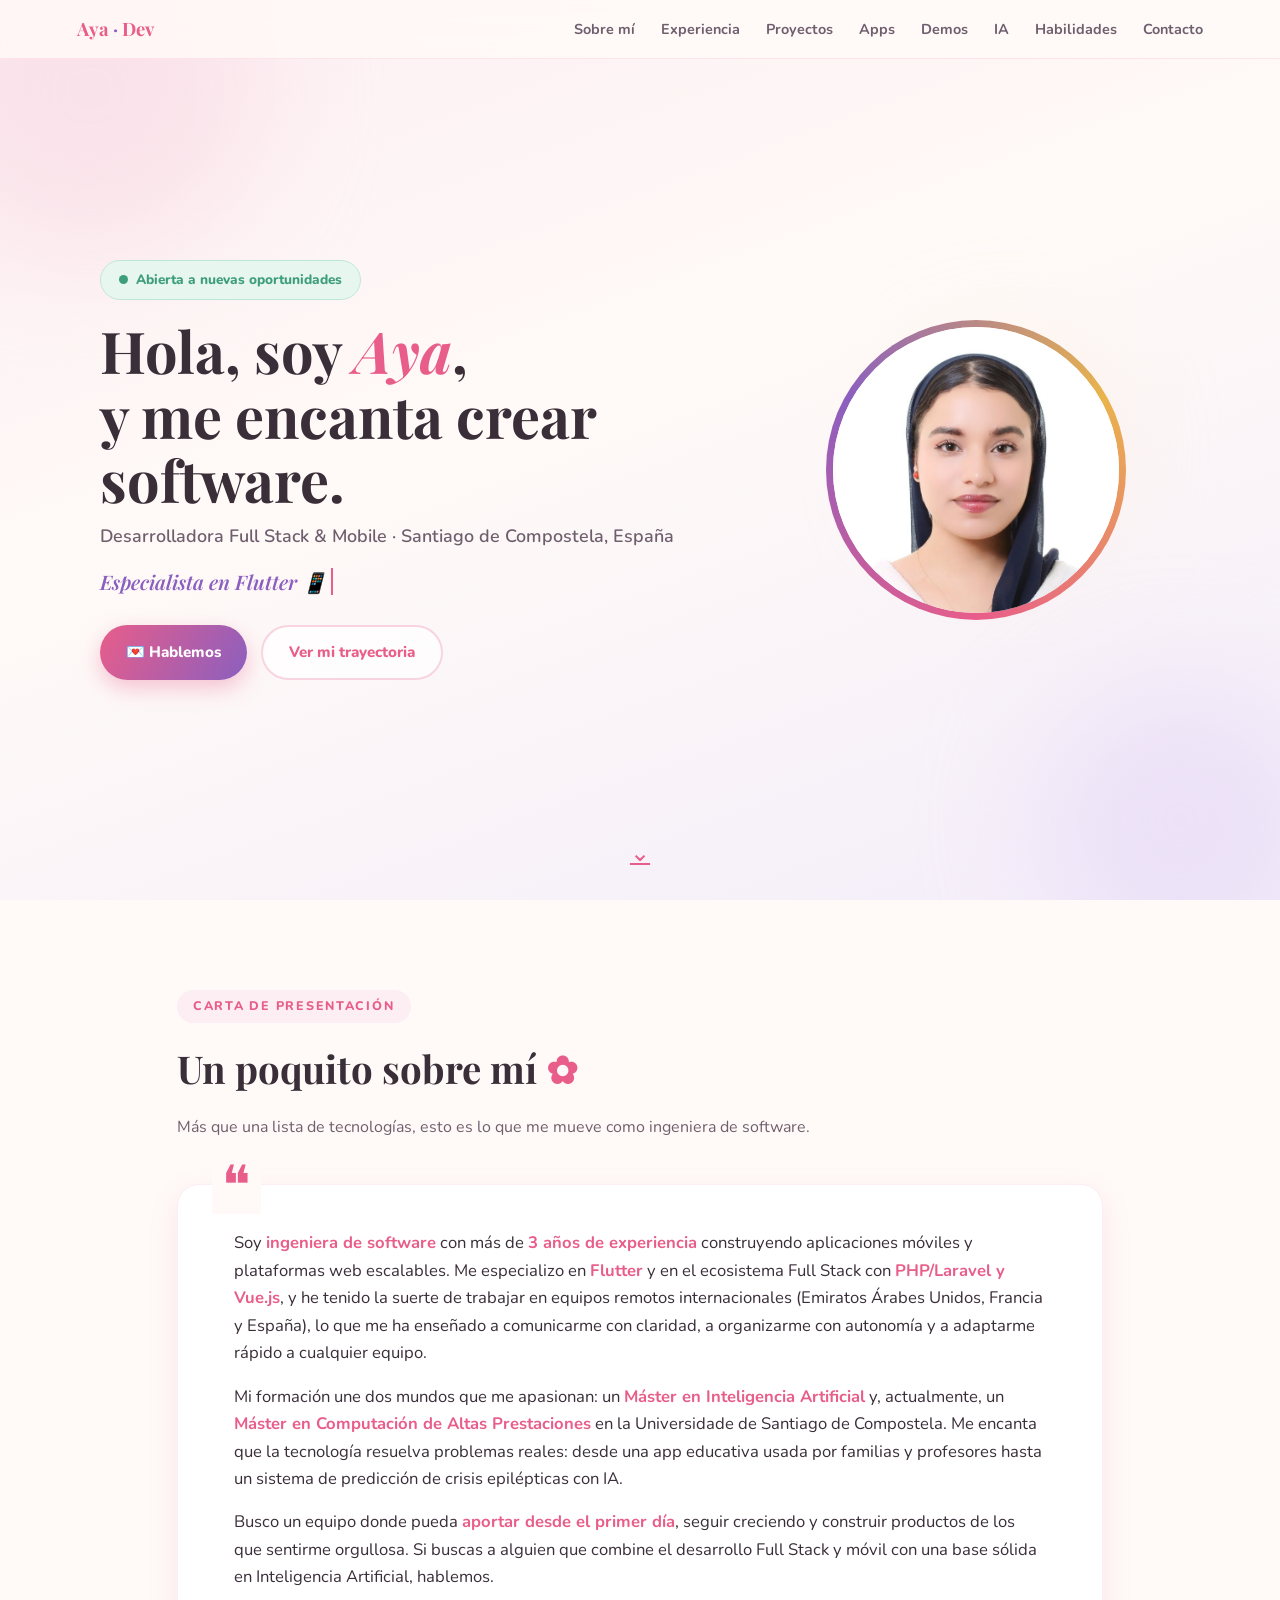
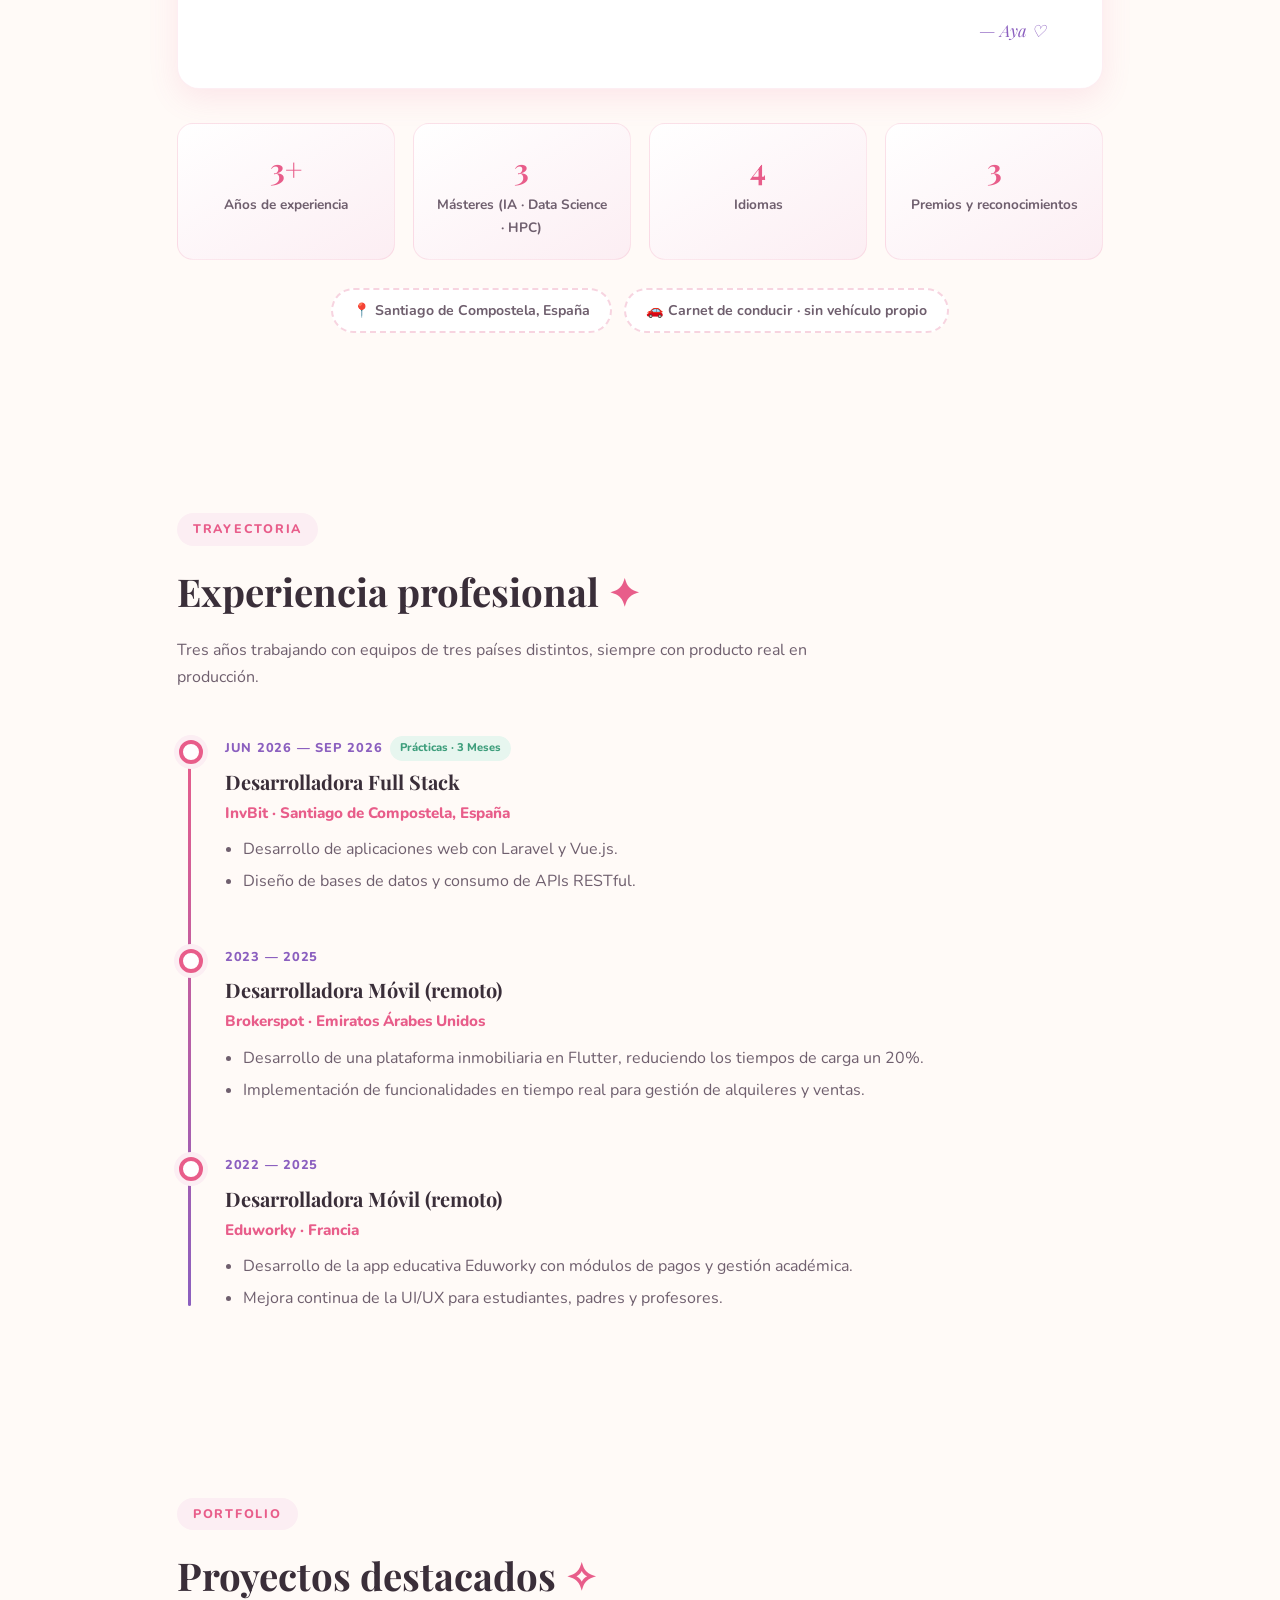
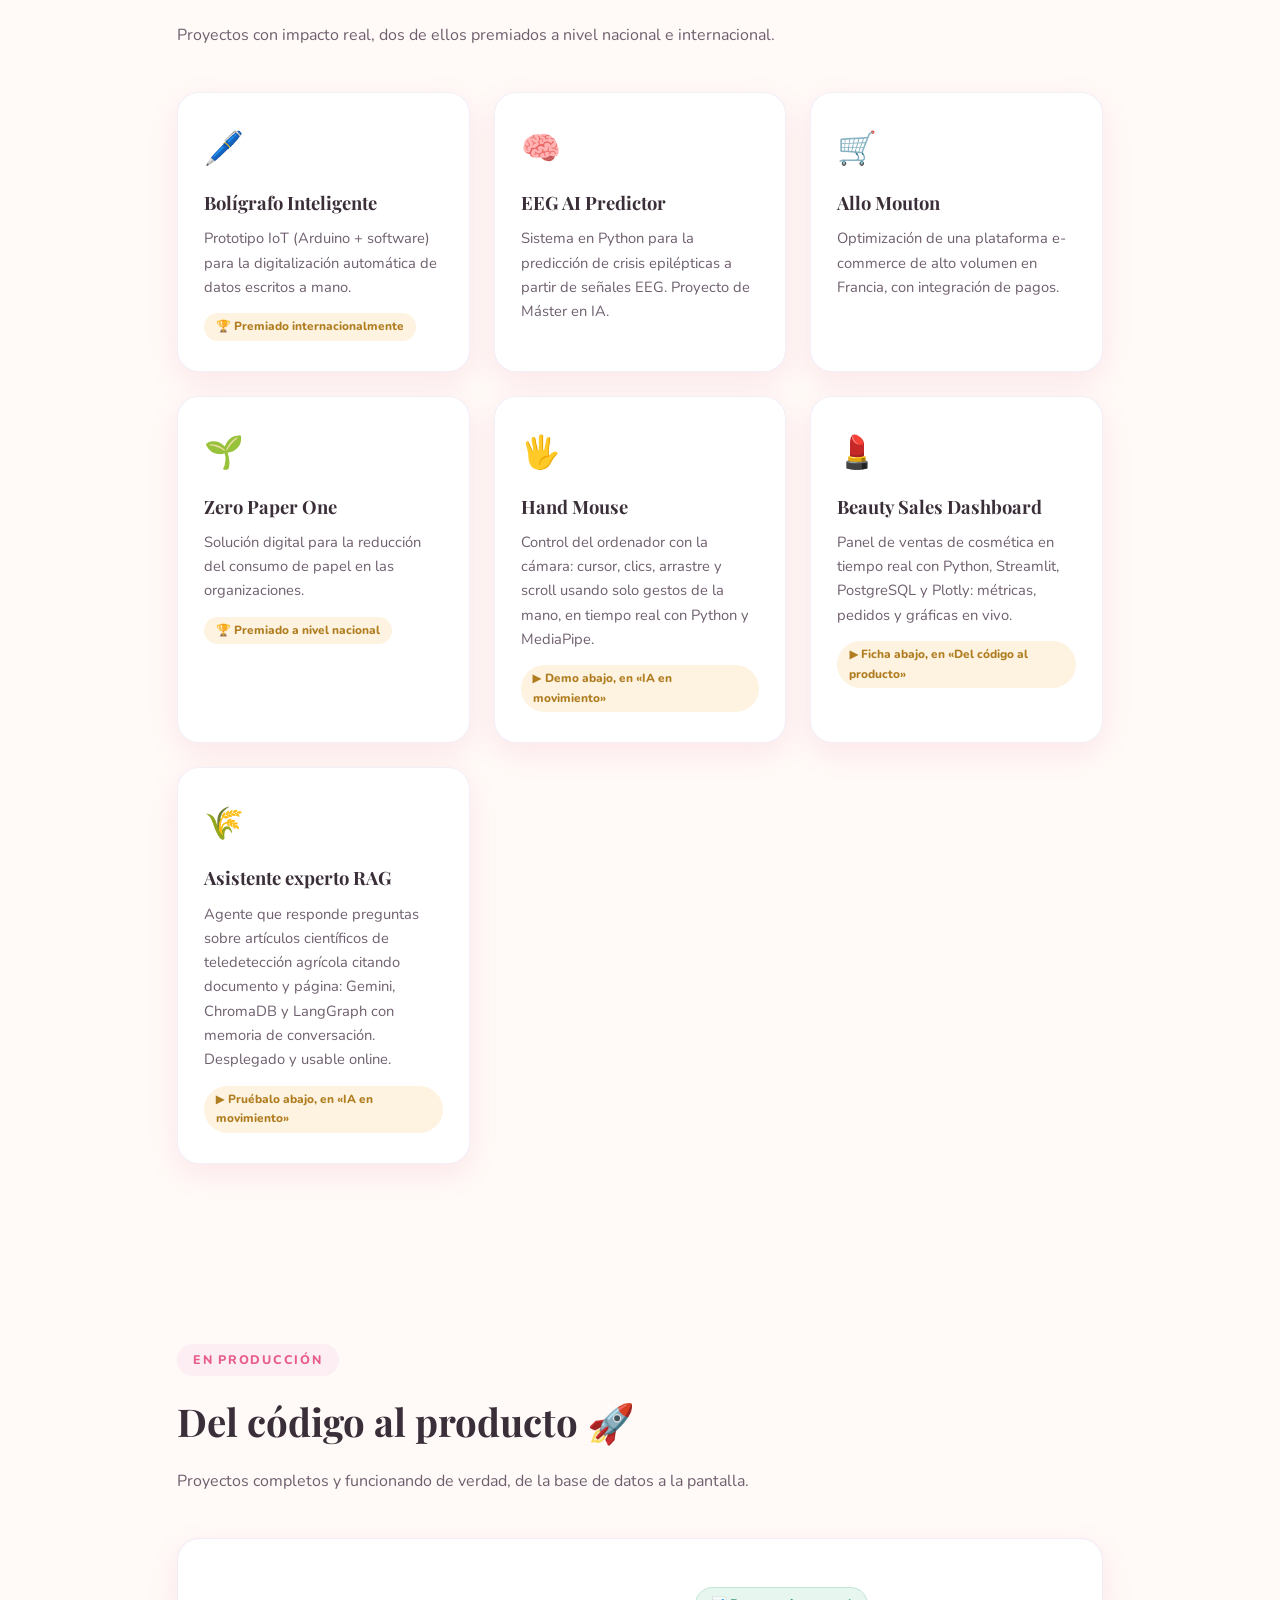
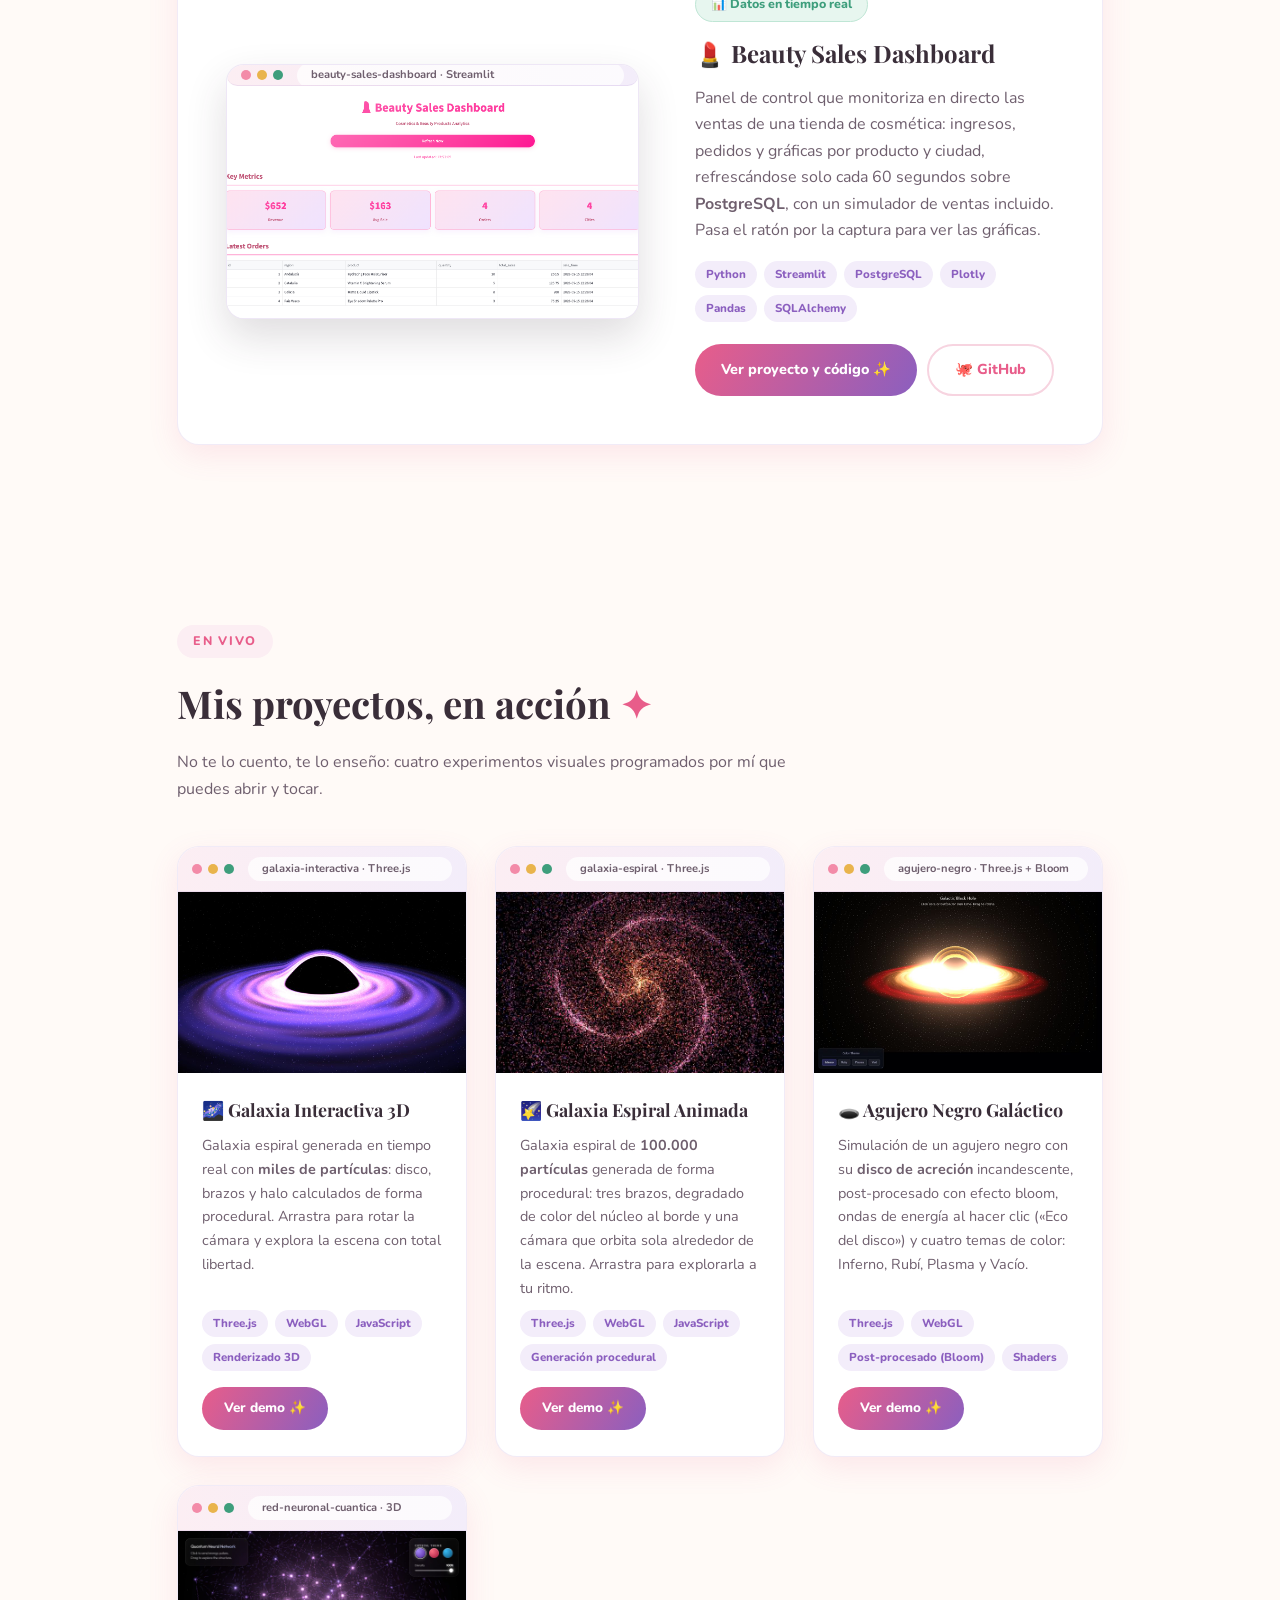
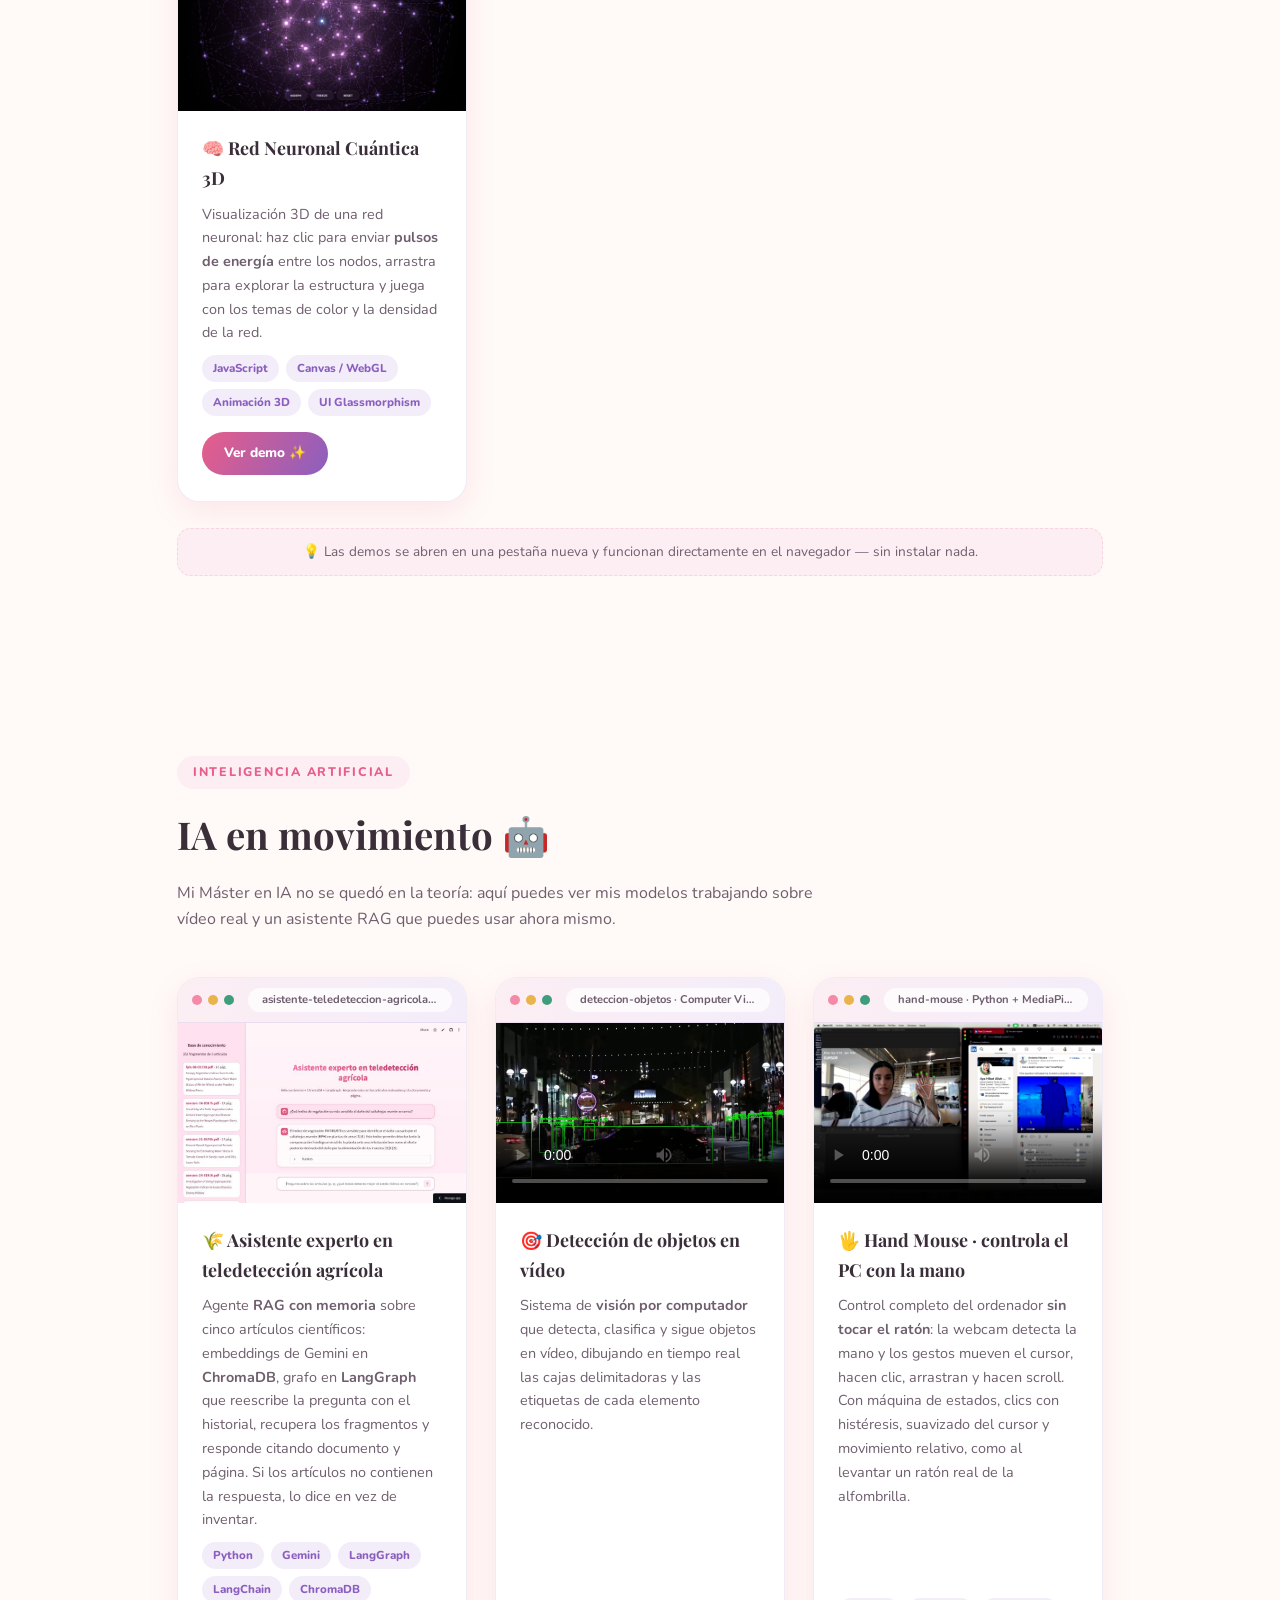
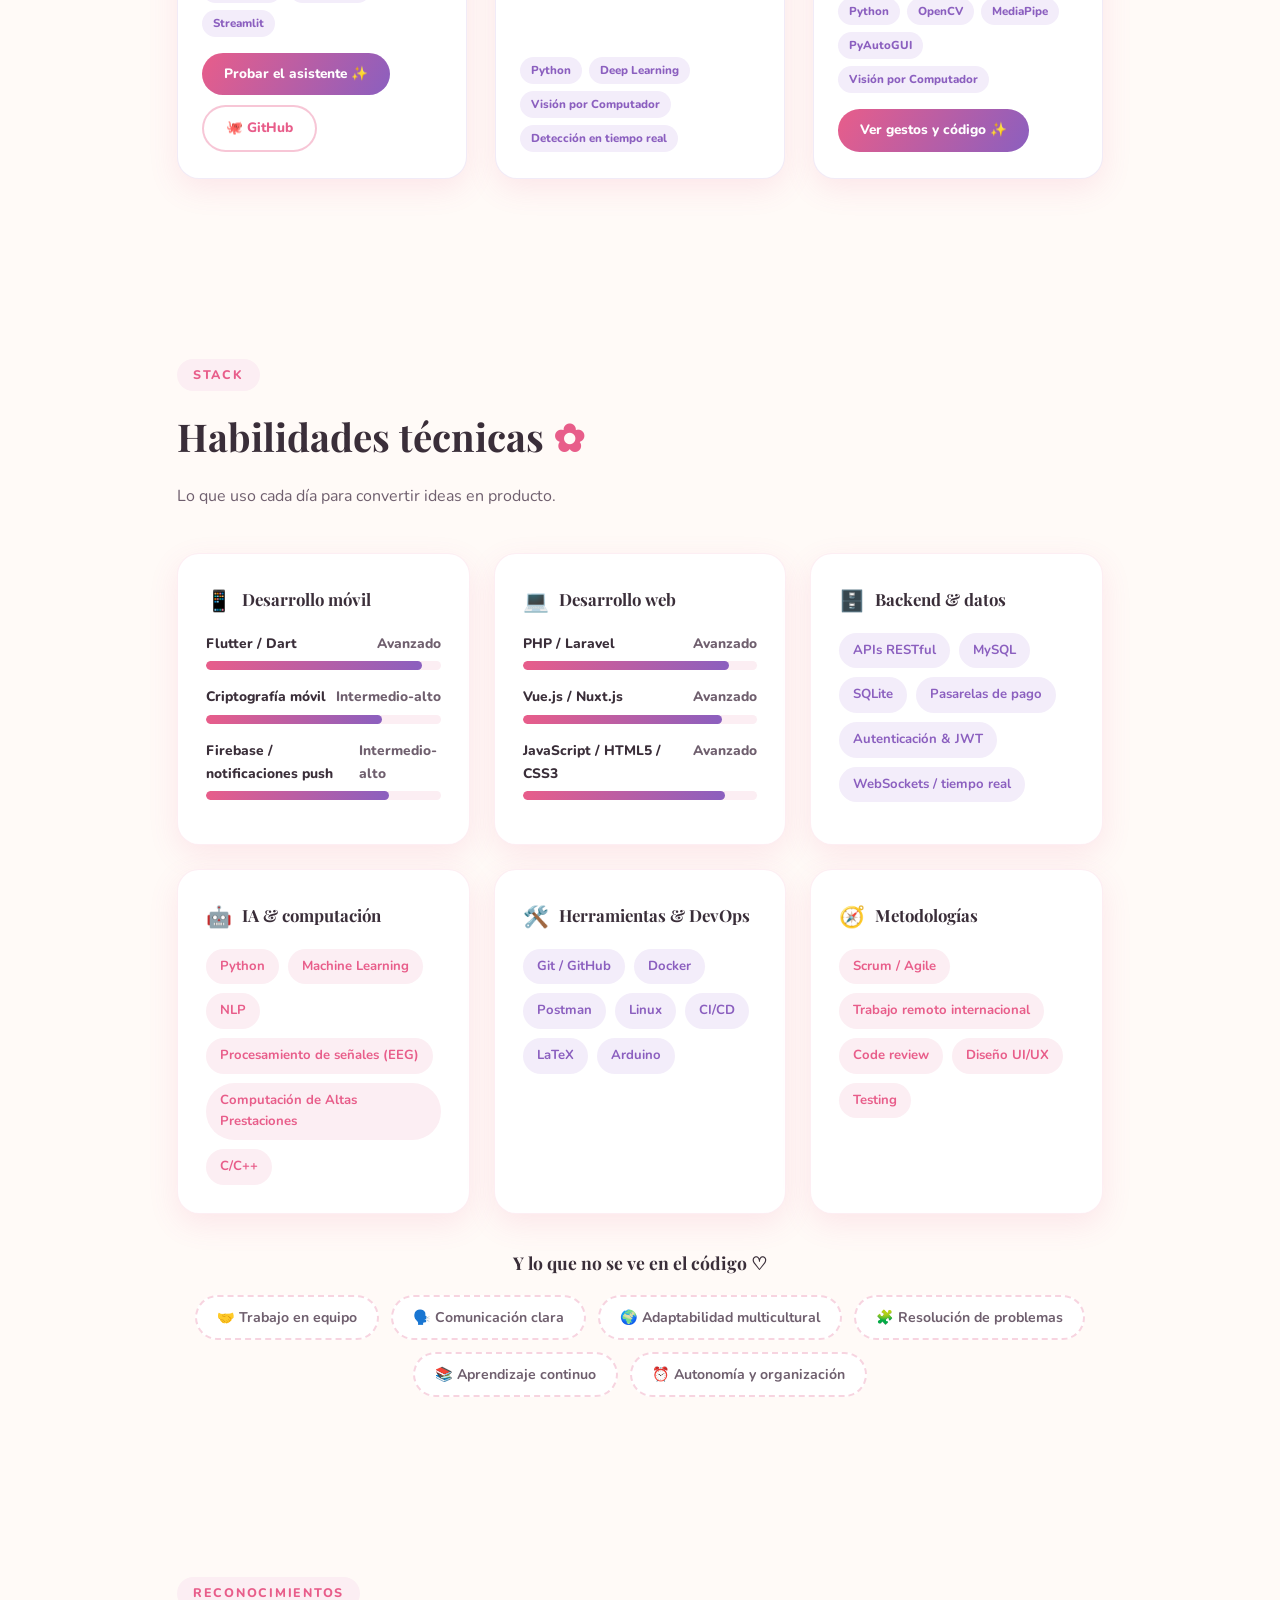
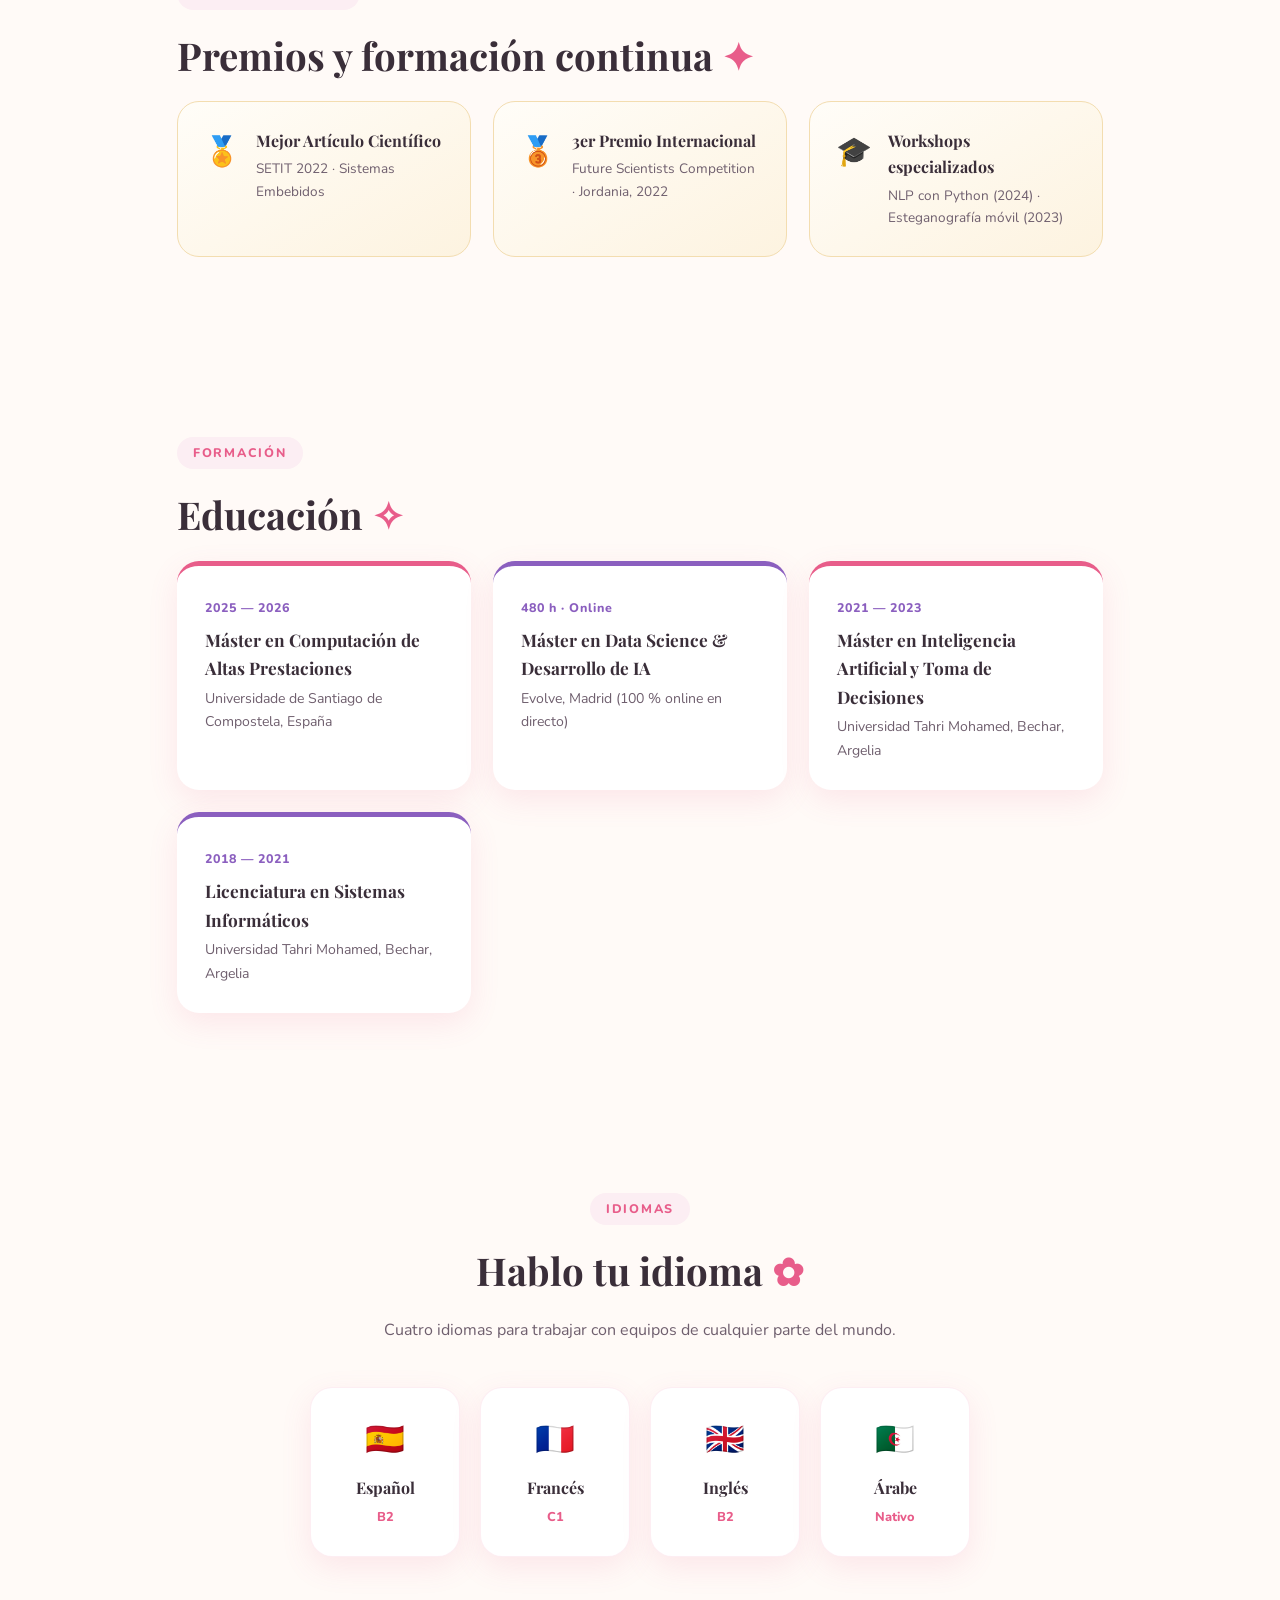
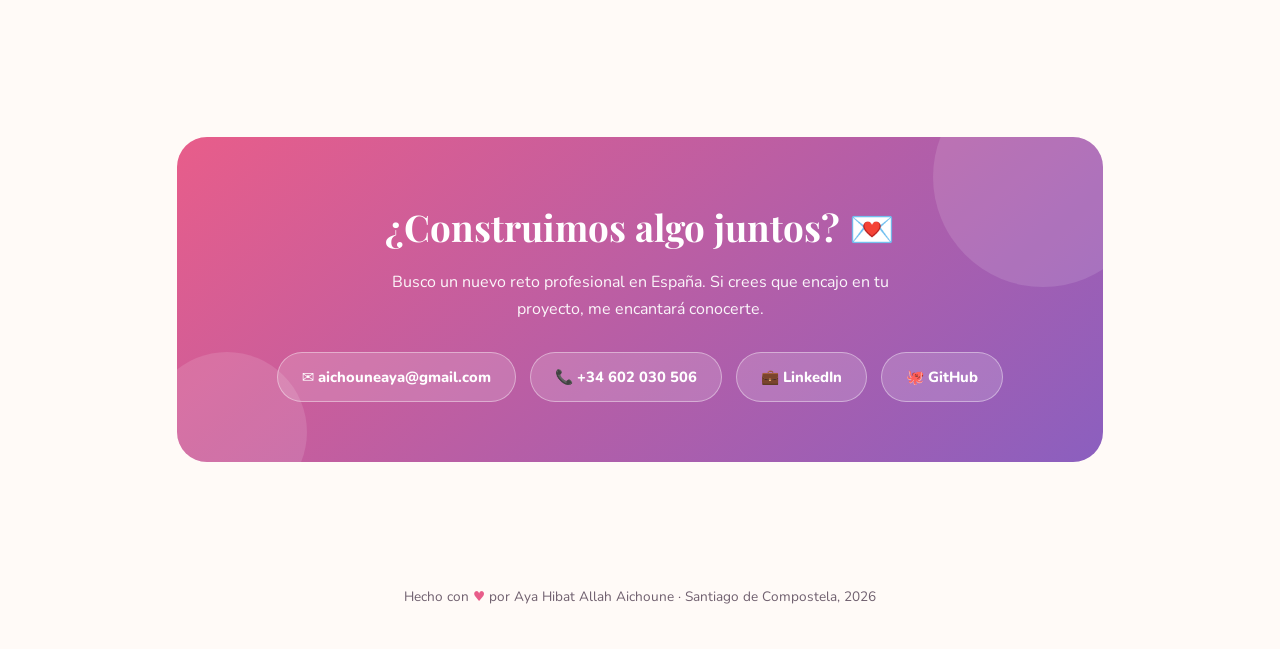
==== index.html @ d9402656 "Añadir el asistente experto RAG (Gemini + ChromaDB + LangGraph) a proyectos y demos de IA" ====
<!DOCTYPE html>
<html lang="es">
<head>
<meta charset="UTF-8">
<meta name="viewport" content="width=device-width, initial-scale=1.0">
<title>Aya Hibat Allah Aichoune · Desarrolladora Full Stack & Mobile</title>
<meta name="description" content="Carta de presentación interactiva de Aya Hibat Allah Aichoune, Desarrolladora Full Stack & Mobile (Flutter, Laravel, Vue.js).">
<link rel="preconnect" href="https://fonts.googleapis.com">
<link rel="preconnect" href="https://fonts.gstatic.com" crossorigin>
<link href="https://fonts.googleapis.com/css2?family=Playfair+Display:ital,wght@0,600;0,700;1,600&family=Nunito:wght@400;600;700;800&display=swap" rel="stylesheet">
<style>
  :root{
    --rosa:#e85d8a;
    --rosa-suave:#fceef3;
    --rosa-medio:#f7d4e0;
    --lila:#8b5fbf;
    --lila-suave:#f3edfa;
    --tinta:#3a2e39;
    --tinta-suave:#6f5f6e;
    --crema:#fffaf7;
    --blanco:#ffffff;
    --dorado:#e9b44c;
    --verde:#3e9e7c;
    --sombra:0 10px 30px rgba(232,93,138,.12);
    --radio:22px;
  }
  *{margin:0;padding:0;box-sizing:border-box}
  html{scroll-behavior:smooth}
  body{
    font-family:'Nunito',system-ui,sans-serif;
    background:var(--crema);
    color:var(--tinta);
    line-height:1.65;
    overflow-x:hidden;
  }
  h1,h2,h3{font-family:'Playfair Display',Georgia,serif}
  ::selection{background:var(--rosa-medio)}

  nav{
    position:fixed;top:0;left:0;right:0;z-index:100;
    display:flex;align-items:center;justify-content:space-between;
    padding:14px 6vw;
    background:rgba(255,250,247,.85);
    backdrop-filter:blur(12px);
    border-bottom:1px solid rgba(232,93,138,.12);
  }
  nav .logo{font-family:'Playfair Display',serif;font-weight:700;font-size:1.15rem;color:var(--rosa);text-decoration:none}
  nav .logo span{color:var(--lila)}
  nav ul{display:flex;gap:26px;list-style:none}
  nav ul a{color:var(--tinta-suave);text-decoration:none;font-weight:700;font-size:.9rem;transition:color .25s}
  nav ul a:hover{color:var(--rosa)}
  .nav-toggle{display:none;background:none;border:none;font-size:1.45rem;color:var(--rosa);cursor:pointer;line-height:1}
  @media(max-width:760px){
    nav ul{display:none}
    .nav-toggle{display:block}
    nav ul.abierto{
      display:flex;flex-direction:column;gap:16px;
      position:absolute;top:calc(100% + 10px);right:6vw;left:6vw;
      background:rgba(255,250,247,.97);backdrop-filter:blur(12px);
      border:1px solid rgba(232,93,138,.18);border-radius:18px;
      padding:22px 24px;box-shadow:var(--sombra);text-align:center;
    }
  }

  header{
    position:relative;
    min-height:100vh;
    display:flex;align-items:center;justify-content:center;
    padding:120px 6vw 80px;
    background:linear-gradient(160deg,var(--rosa-suave) 0%,var(--crema) 45%,var(--lila-suave) 100%);
    overflow:hidden;
  }
  .blob{position:absolute;border-radius:50%;filter:blur(60px);opacity:.5;animation:flotar 12s ease-in-out infinite}
  .blob.b1{width:340px;height:340px;background:var(--rosa-medio);top:-80px;left:-80px}
  .blob.b2{width:280px;height:280px;background:#e3d3f5;bottom:-60px;right:-40px;animation-delay:-4s}
  .blob.b3{width:180px;height:180px;background:#fde3c8;top:40%;right:14%;animation-delay:-8s}
  @keyframes flotar{0%,100%{transform:translateY(0) scale(1)}50%{transform:translateY(-30px) scale(1.06)}}

  .sparkle{position:absolute;color:var(--dorado);animation:brillo 3s ease-in-out infinite;font-size:1.1rem;opacity:0}
  @keyframes brillo{0%,100%{opacity:0;transform:scale(.5) rotate(0deg)}50%{opacity:.9;transform:scale(1.1) rotate(20deg)}}

  .hero-inner{
    position:relative;z-index:2;
    display:grid;grid-template-columns:1.2fr .8fr;gap:60px;align-items:center;
    max-width:1080px;width:100%;
  }
  @media(max-width:860px){.hero-inner{grid-template-columns:1fr;text-align:center}}

  .badge-disponible{
    display:inline-flex;align-items:center;gap:8px;
    background:#e7f6ef;color:var(--verde);
    padding:8px 18px;border-radius:999px;
    font-weight:800;font-size:.85rem;
    border:1px solid #bfe6d5;
    animation:aparecer .8s ease both;
  }
  .badge-disponible .punto{width:9px;height:9px;border-radius:50%;background:var(--verde);animation:pulso 1.6s infinite}
  @keyframes pulso{0%{box-shadow:0 0 0 0 rgba(62,158,124,.5)}70%{box-shadow:0 0 0 9px rgba(62,158,124,0)}100%{box-shadow:0 0 0 0 rgba(62,158,124,0)}}

  header h1{
    font-size:clamp(2.3rem,5.2vw,3.6rem);
    line-height:1.12;margin:18px 0 10px;
    animation:aparecer .8s .15s ease both;
  }
  header h1 em{font-style:italic;color:var(--rosa)}
  .subtitulo{
    font-size:1.12rem;color:var(--tinta-suave);font-weight:600;
    animation:aparecer .8s .3s ease both;
  }
  .typing-wrap{margin:14px 0 26px;min-height:34px;animation:aparecer .8s .4s ease both}
  .typing{
    font-family:'Playfair Display',serif;font-style:italic;
    font-size:1.25rem;color:var(--lila);font-weight:600;
    border-right:2px solid var(--rosa);padding-right:4px;
  }
  .hero-cta{display:flex;gap:14px;flex-wrap:wrap;animation:aparecer .8s .55s ease both}
  @media(max-width:860px){.hero-cta{justify-content:center}}
  .btn{
    display:inline-flex;align-items:center;gap:8px;
    padding:13px 26px;border-radius:999px;
    font-weight:800;font-size:.95rem;text-decoration:none;
    transition:transform .25s,box-shadow .25s;
  }
  .btn:hover{transform:translateY(-3px)}
  .btn-rosa{background:linear-gradient(120deg,var(--rosa),var(--lila));color:#fff;box-shadow:0 8px 22px rgba(232,93,138,.35)}
  .btn-rosa:hover{box-shadow:0 12px 28px rgba(139,95,191,.4)}
  .btn-borde{border:2px solid var(--rosa-medio);color:var(--rosa);background:rgba(255,255,255,.7)}
  .btn-borde:hover{border-color:var(--rosa)}

  .hero-foto{position:relative;display:flex;justify-content:center;animation:aparecer 1s .3s ease both}
  .aro{
    width:min(300px,64vw);aspect-ratio:1;border-radius:50%;
    background:conic-gradient(from 180deg,var(--rosa),var(--lila),var(--dorado),var(--rosa));
    padding:7px;animation:girar 14s linear infinite;
  }
  @keyframes girar{to{transform:rotate(360deg)}}
  .foto-int{
    width:100%;height:100%;border-radius:50%;
    overflow:hidden;
    background:#fff;
    animation:girar 14s linear infinite reverse;
  }
  .foto-int img{
    width:100%;height:100%;
    object-fit:cover;
    object-position:center 41%;
    display:block;
  }

  .scroll-hint{position:absolute;bottom:26px;left:50%;transform:translateX(-50%);color:var(--rosa);font-size:1.5rem;animation:bajar 1.8s infinite;z-index:2}
  @keyframes bajar{0%,100%{transform:translate(-50%,0);opacity:.5}50%{transform:translate(-50%,10px);opacity:1}}

  @keyframes aparecer{from{opacity:0;transform:translateY(24px)}to{opacity:1;transform:translateY(0)}}

  section{padding:90px 6vw;max-width:1080px;margin:0 auto}
  .etiqueta{
    display:inline-block;background:var(--rosa-suave);color:var(--rosa);
    font-weight:800;font-size:.78rem;letter-spacing:.14em;text-transform:uppercase;
    padding:6px 16px;border-radius:999px;margin-bottom:14px;
  }
  section h2{font-size:clamp(1.7rem,3.4vw,2.4rem);margin-bottom:14px}
  section h2 .deco{color:var(--rosa)}
  .intro-seccion{color:var(--tinta-suave);max-width:640px;margin-bottom:44px}

  .reveal{opacity:0;transform:translateY(36px);transition:opacity .8s ease,transform .8s ease}
  .reveal.visible{opacity:1;transform:translateY(0)}

  .carta{
    background:var(--blanco);border-radius:var(--radio);
    padding:44px clamp(24px,5vw,56px);
    box-shadow:var(--sombra);
    border:1px solid rgba(232,93,138,.1);
    position:relative;
  }
  .carta::before{
    content:'❝';position:absolute;top:-26px;left:34px;
    font-size:3.4rem;color:var(--rosa);
    background:var(--crema);padding:0 10px;line-height:1;
  }
  .carta p{margin-bottom:16px;font-size:1.04rem}
  .carta p:last-of-type{margin-bottom:0}
  .carta strong{color:var(--rosa)}
  .firma{margin-top:26px;text-align:right;font-family:'Playfair Display',serif;font-style:italic;font-size:1.3rem;color:var(--lila)}

  .datos-rapidos{display:grid;grid-template-columns:repeat(auto-fit,minmax(190px,1fr));gap:18px;margin-top:34px}
  .dato{
    background:linear-gradient(150deg,#fff,var(--rosa-suave));
    border:1px solid rgba(232,93,138,.14);
    border-radius:16px;padding:20px;text-align:center;
    transition:transform .3s,box-shadow .3s;
  }
  .dato:hover{transform:translateY(-6px);box-shadow:var(--sombra)}
  .dato .num{font-family:'Playfair Display',serif;font-size:1.9rem;font-weight:700;color:var(--rosa)}
  .dato .txt{font-size:.85rem;color:var(--tinta-suave);font-weight:700}
  .info-extra{display:flex;flex-wrap:wrap;gap:12px;justify-content:center;margin-top:28px}

  .timeline{position:relative;margin-top:10px}
  .timeline::before{
    content:'';position:absolute;left:11px;top:6px;bottom:6px;width:3px;
    background:linear-gradient(var(--rosa),var(--lila));border-radius:3px;
  }
  .hito{position:relative;padding:0 0 42px 48px}
  .hito:last-child{padding-bottom:0}
  .hito::before{
    content:'';position:absolute;left:2px;top:6px;
    width:16px;height:16px;border-radius:50%;
    background:#fff;border:4px solid var(--rosa);
    box-shadow:0 0 0 5px var(--rosa-suave);
  }
  .hito .fecha{font-size:.8rem;font-weight:800;color:var(--lila);letter-spacing:.06em;text-transform:uppercase}
  .hito h3{font-size:1.25rem;margin:4px 0 2px}
  .hito .empresa{color:var(--rosa);font-weight:800;font-size:.95rem}
  .hito ul{margin:10px 0 0 18px;color:var(--tinta-suave)}
  .hito ul li{margin-bottom:6px}
  .chip-actual{
    display:inline-block;margin-left:8px;background:#e7f6ef;color:var(--verde);
    font-size:.7rem;font-weight:800;padding:3px 10px;border-radius:999px;vertical-align:middle;
  }

  .grid-proyectos{display:grid;grid-template-columns:repeat(auto-fit,minmax(250px,1fr));gap:24px}
  .proyecto{
    background:var(--blanco);border-radius:var(--radio);padding:30px 26px;
    box-shadow:var(--sombra);border:1px solid rgba(139,95,191,.1);
    transition:transform .3s,box-shadow .3s;position:relative;overflow:hidden;
  }
  .proyecto::after{
    content:'';position:absolute;top:0;left:0;right:0;height:5px;
    background:linear-gradient(90deg,var(--rosa),var(--lila));
    transform:scaleX(0);transform-origin:left;transition:transform .4s;
  }
  .proyecto:hover{transform:translateY(-8px);box-shadow:0 18px 40px rgba(139,95,191,.18)}
  .proyecto:hover::after{transform:scaleX(1)}
  .proyecto .icono{font-size:2rem;margin-bottom:12px}
  .proyecto h3{font-size:1.15rem;margin-bottom:8px}
  .proyecto p{font-size:.92rem;color:var(--tinta-suave)}
  .premio-tag{
    display:inline-block;margin-top:14px;background:#fdf3e0;color:#b07d20;
    font-size:.74rem;font-weight:800;padding:4px 12px;border-radius:999px;
  }

  .grid-demos{display:grid;grid-template-columns:repeat(auto-fit,minmax(290px,1fr));gap:28px}
  .demo{
    background:var(--blanco);border-radius:var(--radio);
    box-shadow:var(--sombra);border:1px solid rgba(139,95,191,.12);
    overflow:hidden;display:flex;flex-direction:column;
    transition:transform .35s,box-shadow .35s;
  }
  .demo:hover{transform:translateY(-8px);box-shadow:0 20px 44px rgba(139,95,191,.22)}
  .demo .barra-nav{
    display:flex;align-items:center;gap:6px;
    background:linear-gradient(90deg,var(--rosa-suave),var(--lila-suave));
    padding:10px 14px;border-bottom:1px solid rgba(139,95,191,.12);
  }
  .demo .barra-nav .punto-nav{width:10px;height:10px;border-radius:50%}
  .demo .barra-nav .punto-nav:nth-child(1){background:#f38ba8}
  .demo .barra-nav .punto-nav:nth-child(2){background:#e9b44c}
  .demo .barra-nav .punto-nav:nth-child(3){background:#3e9e7c}
  .demo .barra-nav .url-falsa{
    flex:1;margin-left:8px;background:rgba(255,255,255,.75);
    border-radius:999px;padding:3px 14px;
    font-size:.7rem;font-weight:700;color:var(--tinta-suave);
    white-space:nowrap;overflow:hidden;text-overflow:ellipsis;
  }
  .demo .captura{position:relative;overflow:hidden;aspect-ratio:16/10;background:#1a1025}
  .demo .captura img{
    width:100%;height:100%;object-fit:cover;display:block;
    transition:transform .6s ease;
  }
  .demo:hover .captura img{transform:scale(1.07)}
  .demo .captura .velo{
    position:absolute;inset:0;
    background:linear-gradient(180deg,transparent 55%,rgba(58,46,57,.55));
    opacity:0;transition:opacity .4s;
    display:flex;align-items:flex-end;justify-content:center;padding-bottom:16px;
  }
  .demo:hover .captura .velo{opacity:1}
  .demo .captura .velo span{
    background:rgba(255,255,255,.92);color:var(--rosa);
    font-weight:800;font-size:.82rem;padding:8px 18px;border-radius:999px;
  }
  .demo .cuerpo{padding:22px 24px 26px;display:flex;flex-direction:column;gap:10px;flex:1}
  .demo h3{font-size:1.12rem}
  .demo p{font-size:.9rem;color:var(--tinta-suave);flex:1}
  .demo .tecnologias{display:flex;flex-wrap:wrap;gap:7px}
  .demo .tecnologias span{
    background:var(--lila-suave);color:var(--lila);
    font-size:.72rem;font-weight:800;padding:4px 11px;border-radius:999px;
  }
  .demo .btn-demo{
    margin-top:6px;align-self:flex-start;
    display:inline-flex;align-items:center;gap:6px;
    background:linear-gradient(120deg,var(--rosa),var(--lila));color:#fff;
    text-decoration:none;font-weight:800;font-size:.85rem;
    padding:10px 22px;border-radius:999px;
    transition:transform .25s,box-shadow .25s;
  }
  .demo .btn-demo:hover{transform:translateY(-2px);box-shadow:0 8px 20px rgba(232,93,138,.35)}
  .demo .acciones{display:flex;flex-wrap:wrap;gap:10px;margin-top:6px}
  .demo .acciones .btn-demo{margin-top:0}
  .demo .btn-demo.secundario{background:#fff;color:var(--rosa);border:2px solid rgba(232,93,138,.35)}
  .demo .btn-demo.secundario:hover{border-color:var(--rosa);box-shadow:none}
  .demo a.captura{display:block;text-decoration:none}
  .nota-demos{
    margin-top:26px;text-align:center;font-size:.85rem;color:var(--tinta-suave);
    background:var(--rosa-suave);border:1px dashed var(--rosa-medio);
    border-radius:14px;padding:12px 20px;
  }

  .demo .captura video{width:100%;height:100%;object-fit:cover;display:block;background:#1a1025}
  .demo .captura svg{width:100%;height:100%;display:block;transition:transform .6s ease}
  .demo:hover .captura svg{transform:scale(1.07)}

  .grid-skills{display:grid;grid-template-columns:repeat(auto-fit,minmax(280px,1fr));gap:24px}
  .caja-skill{
    background:var(--blanco);border-radius:var(--radio);padding:28px;
    box-shadow:var(--sombra);border:1px solid rgba(232,93,138,.1);
  }
  .caja-skill h3{font-size:1.05rem;margin-bottom:16px;display:flex;align-items:center;gap:10px}
  .caja-skill h3 .ic{font-size:1.3rem}
  .chips{display:flex;flex-wrap:wrap;gap:9px}
  .chip{
    background:var(--lila-suave);color:var(--lila);
    font-size:.82rem;font-weight:700;padding:7px 14px;border-radius:999px;
    transition:transform .25s,background .25s,color .25s;cursor:default;
  }
  .chip:hover{transform:scale(1.08);background:var(--lila);color:#fff}
  .chip.rosa{background:var(--rosa-suave);color:var(--rosa)}
  .chip.rosa:hover{background:var(--rosa);color:#fff}

  .barras{margin-top:6px}
  .barra-item{margin-bottom:16px}
  .barra-item .fila{display:flex;justify-content:space-between;font-size:.86rem;font-weight:800;margin-bottom:6px}
  .barra-item .fila span:last-child{color:var(--tinta-suave)}
  .barra{height:9px;background:var(--rosa-suave);border-radius:99px;overflow:hidden}
  .barra i{
    display:block;height:100%;width:0;border-radius:99px;
    background:linear-gradient(90deg,var(--rosa),var(--lila));
    transition:width 1.4s cubic-bezier(.25,.8,.3,1);
  }

  .soft-skills{margin-top:34px;text-align:center}
  .soft-skills h3{font-size:1.1rem;margin-bottom:18px}
  .soft-chips{display:flex;flex-wrap:wrap;gap:12px;justify-content:center}
  .soft{
    background:#fff;border:2px dashed var(--rosa-medio);color:var(--tinta-suave);
    padding:9px 20px;border-radius:999px;font-weight:700;font-size:.88rem;
    transition:border-color .3s,color .3s,transform .3s;
  }
  .soft:hover{border-color:var(--rosa);color:var(--rosa);transform:translateY(-3px)}

  .grid-premios{display:grid;grid-template-columns:repeat(auto-fit,minmax(240px,1fr));gap:22px}
  .premio{
    background:linear-gradient(150deg,#fffdf8,#fdf3e0);
    border:1px solid #f3ddb0;border-radius:var(--radio);
    padding:26px;display:flex;gap:16px;align-items:flex-start;
    transition:transform .3s;
  }
  .premio:hover{transform:translateY(-6px) rotate(-.5deg)}
  .premio .trofeo{font-size:1.8rem}
  .premio h3{font-size:1rem;margin-bottom:4px}
  .premio p{font-size:.85rem;color:var(--tinta-suave)}

  .grid-edu{display:grid;grid-template-columns:repeat(auto-fit,minmax(250px,1fr));gap:22px}
  .edu{
    background:var(--blanco);border-radius:var(--radio);padding:28px;
    box-shadow:var(--sombra);border-top:5px solid var(--rosa);
    transition:transform .3s;
  }
  .edu:nth-child(2n){border-top-color:var(--lila)}
  .edu:hover{transform:translateY(-6px)}
  .edu .anio{font-size:.78rem;font-weight:800;color:var(--lila);letter-spacing:.08em}
  .edu h3{font-size:1.08rem;margin:6px 0 4px}
  .edu p{font-size:.88rem;color:var(--tinta-suave)}

  .idiomas{display:flex;flex-wrap:wrap;gap:20px;justify-content:center}
  .idioma{
    background:var(--blanco);border-radius:var(--radio);padding:26px 34px;text-align:center;
    box-shadow:var(--sombra);border:1px solid rgba(232,93,138,.1);
    min-width:150px;transition:transform .3s;
  }
  .idioma:hover{transform:translateY(-6px) scale(1.03)}
  .idioma .bandera{font-size:2rem}
  .idioma h3{font-size:1rem;margin:8px 0 2px}
  .idioma .nivel{font-size:.8rem;font-weight:800;color:var(--rosa)}

  .contacto{
    background:linear-gradient(140deg,var(--rosa) 0%,var(--lila) 100%);
    border-radius:calc(var(--radio) + 8px);
    padding:60px clamp(24px,6vw,70px);
    text-align:center;color:#fff;position:relative;overflow:hidden;
  }
  .contacto::before,.contacto::after{
    content:'';position:absolute;border-radius:50%;background:rgba(255,255,255,.12);
  }
  .contacto::before{width:220px;height:220px;top:-70px;right:-50px}
  .contacto::after{width:160px;height:160px;bottom:-50px;left:-30px}
  .contacto h2{color:#fff;font-size:clamp(1.6rem,3.4vw,2.3rem);margin-bottom:12px}
  .contacto p{max-width:520px;margin:0 auto 30px;opacity:.94}
  .contacto-links{display:flex;flex-wrap:wrap;gap:14px;justify-content:center;position:relative;z-index:2}
  .contacto-links a{
    background:rgba(255,255,255,.16);border:1px solid rgba(255,255,255,.4);
    color:#fff;text-decoration:none;font-weight:800;font-size:.92rem;
    padding:12px 24px;border-radius:999px;
    transition:background .3s,transform .3s;
    display:inline-flex;align-items:center;gap:8px;
  }
  .contacto-links a:hover{background:rgba(255,255,255,.3);transform:translateY(-3px)}

  .grid-apps{display:grid;gap:28px}
  .app-card{
    background:var(--blanco);border-radius:var(--radio);
    box-shadow:var(--sombra);border:1px solid rgba(139,95,191,.12);
    padding:clamp(26px,4vw,48px);
    display:grid;grid-template-columns:auto 1fr;gap:clamp(28px,5vw,56px);
    align-items:center;
  }
  @media(max-width:720px){.app-card{grid-template-columns:1fr;justify-items:center;text-align:center}}
  .app-tag{
    display:inline-flex;align-items:center;gap:7px;
    background:#e7f6ef;color:var(--verde);border:1px solid #bfe6d5;
    font-size:.78rem;font-weight:800;padding:6px 15px;border-radius:999px;
  }
  .app-info h3{font-size:1.5rem;margin:12px 0 12px}
  .app-info p{color:var(--tinta-suave);margin-bottom:18px;max-width:560px}
  .app-info .tecnologias{display:flex;flex-wrap:wrap;gap:7px;margin-bottom:22px}
  @media(max-width:720px){.app-info .tecnologias{justify-content:center}}
  .app-info .tecnologias span{
    background:var(--lila-suave);color:var(--lila);
    font-size:.72rem;font-weight:800;padding:4px 11px;border-radius:999px;
  }
  .app-info .btn-demo{
    display:inline-flex;align-items:center;gap:6px;
    background:linear-gradient(120deg,var(--rosa),var(--lila));color:#fff;
    text-decoration:none;font-weight:800;font-size:.9rem;
    padding:12px 26px;border-radius:999px;
    transition:transform .25s,box-shadow .25s;
  }
  .app-info .btn-demo:hover{transform:translateY(-2px);box-shadow:0 8px 20px rgba(232,93,138,.35)}
  .app-info .btn-demo.secundario{
    background:none;border:2px solid var(--rosa-medio);color:var(--rosa);
  }
  .app-info .btn-demo.secundario:hover{border-color:var(--rosa);box-shadow:none}
  .app-botones{display:flex;gap:10px;flex-wrap:wrap}
  @media(max-width:900px){.app-botones{justify-content:center}}
  .app-card.ancha{grid-template-columns:1.15fr 1fr}
  @media(max-width:900px){.app-card.ancha{grid-template-columns:1fr}}
  a.navegador{display:block;text-decoration:none}
  .navegador{
    width:100%;border-radius:18px;overflow:hidden;
    border:1px solid rgba(139,95,191,.15);
    box-shadow:0 18px 40px rgba(58,46,57,.16);
    background:var(--blanco);
    transition:transform .35s,box-shadow .35s;
  }
  .navegador:hover{transform:translateY(-5px);box-shadow:0 24px 50px rgba(139,95,191,.24)}
  .navegador .barra{
    display:flex;align-items:center;gap:6px;
    background:linear-gradient(90deg,var(--rosa-suave),var(--lila-suave));
    padding:10px 14px;border-bottom:1px solid rgba(139,95,191,.12);
  }
  .navegador .barra .punto-nav{width:10px;height:10px;border-radius:50%}
  .navegador .barra .punto-nav:nth-child(1){background:#f38ba8}
  .navegador .barra .punto-nav:nth-child(2){background:#e9b44c}
  .navegador .barra .punto-nav:nth-child(3){background:#3e9e7c}
  .navegador .barra .url-falsa{
    flex:1;margin-left:8px;background:rgba(255,255,255,.75);
    border-radius:999px;padding:3px 14px;
    font-size:.7rem;font-weight:700;color:var(--tinta-suave);
    white-space:nowrap;overflow:hidden;text-overflow:ellipsis;
  }
  .navegador .capturas{position:relative;aspect-ratio:16/9;background:#fff}
  .navegador .capturas img{
    position:absolute;inset:0;width:100%;height:100%;
    object-fit:cover;object-position:top;
    transition:opacity .6s ease;
  }
  .navegador .capturas img.segunda{opacity:0}
  .app-card:hover .navegador .capturas img.segunda{opacity:1}

  footer{text-align:center;padding:34px 6vw 40px;color:var(--tinta-suave);font-size:.85rem}
  footer .corazon{color:var(--rosa)}
</style>
</head>
<body>

<nav>
  <a class="logo" href="#top">Aya <span>·</span> Dev</a>
  <ul>
    <li><a href="#sobre-mi">Sobre mí</a></li>
    <li><a href="#experiencia">Experiencia</a></li>
    <li><a href="#proyectos">Proyectos</a></li>
    <li><a href="#apps">Apps</a></li>
    <li><a href="#demos">Demos</a></li>
    <li><a href="#ia">IA</a></li>
    <li><a href="#habilidades">Habilidades</a></li>
    <li><a href="#contacto">Contacto</a></li>
  </ul>
  <button class="nav-toggle" aria-label="Abrir menú" aria-expanded="false">☰</button>
</nav>

<header id="top">
  <div class="blob b1"></div><div class="blob b2"></div><div class="blob b3"></div>
  <span class="sparkle" style="top:18%;left:12%">✦</span>
  <span class="sparkle" style="top:30%;right:10%;animation-delay:1s">✦</span>
  <span class="sparkle" style="bottom:22%;left:20%;animation-delay:2s">✦</span>
  <span class="sparkle" style="top:60%;right:28%;animation-delay:1.5s">✧</span>

  <div class="hero-inner">
    <div>
      <span class="badge-disponible"><span class="punto"></span>Abierta a nuevas oportunidades</span>
      <h1>Hola, soy <em>Aya</em>,<br>y me encanta crear software.</h1>
      <p class="subtitulo">Desarrolladora Full Stack &amp; Mobile · Santiago de Compostela, España</p>
      <div class="typing-wrap"><span class="typing" id="typing"></span></div>
      <div class="hero-cta">
        <a class="btn btn-rosa" href="#contacto">💌 Hablemos</a>
        <a class="btn btn-borde" href="#experiencia">Ver mi trayectoria</a>
      </div>
    </div>
    <div class="hero-foto">
      <div class="aro">
        <div class="foto-int">
          <img src="assets/aya.jpg" alt="Retrato de Aya Hibat Allah Aichoune">
        </div>
      </div>
    </div>
  </div>
  <a class="scroll-hint" href="#sobre-mi">⌄</a>
</header>

<section id="sobre-mi">
  <div class="reveal">
    <span class="etiqueta">Carta de presentación</span>
    <h2>Un poquito sobre mí <span class="deco">✿</span></h2>
    <p class="intro-seccion">Más que una lista de tecnologías, esto es lo que me mueve como ingeniera de software.</p>
  </div>

  <div class="carta reveal">
    <p>Soy <strong>ingeniera de software</strong> con más de <strong>3 años de experiencia</strong> construyendo aplicaciones móviles y plataformas web escalables. Me especializo en <strong>Flutter</strong> y en el ecosistema Full Stack con <strong>PHP/Laravel y Vue.js</strong>, y he tenido la suerte de trabajar en equipos remotos internacionales (Emiratos Árabes Unidos, Francia y España), lo que me ha enseñado a comunicarme con claridad, a organizarme con autonomía y a adaptarme rápido a cualquier equipo.</p>
    <p>Mi formación une dos mundos que me apasionan: un <strong>Máster en Inteligencia Artificial</strong> y, actualmente, un <strong>Máster en Computación de Altas Prestaciones</strong> en la Universidade de Santiago de Compostela. Me encanta que la tecnología resuelva problemas reales: desde una app educativa usada por familias y profesores hasta un sistema de predicción de crisis epilépticas con IA.</p>
    <p>Busco un equipo donde pueda <strong>aportar desde el primer día</strong>, seguir creciendo y construir productos de los que sentirme orgullosa. Si buscas a alguien que combine el desarrollo Full Stack y móvil con una base sólida en Inteligencia Artificial, hablemos.</p>
    <p class="firma">— Aya ♡</p>
  </div>

  <div class="datos-rapidos">
    <div class="dato reveal"><div class="num">3+</div><div class="txt">Años de experiencia</div></div>
    <div class="dato reveal"><div class="num">3</div><div class="txt">Másteres (IA · Data Science · HPC)</div></div>
    <div class="dato reveal"><div class="num">4</div><div class="txt">Idiomas</div></div>
    <div class="dato reveal"><div class="num">3</div><div class="txt">Premios y reconocimientos</div></div>
  </div>

  <div class="info-extra reveal">
    <span class="soft">📍 Santiago de Compostela, España</span>
    <span class="soft">🚗 Carnet de conducir · sin vehículo propio</span>
  </div>
</section>

<section id="experiencia">
  <div class="reveal">
    <span class="etiqueta">Trayectoria</span>
    <h2>Experiencia profesional <span class="deco">✦</span></h2>
    <p class="intro-seccion">Tres años trabajando con equipos de tres países distintos, siempre con producto real en producción.</p>
  </div>

  <div class="timeline">
    <div class="hito reveal">
      <span class="fecha">Jun 2026 — Sep 2026</span><span class="chip-actual">Prácticas · 3 Meses</span>
      <h3>Desarrolladora Full Stack</h3>
      <span class="empresa">InvBit · Santiago de Compostela, España</span>
      <ul>
        <li>Desarrollo de aplicaciones web con Laravel y Vue.js.</li>
        <li>Diseño de bases de datos y consumo de APIs RESTful.</li>
      </ul>
    </div>
    <div class="hito reveal">
      <span class="fecha">2023 — 2025</span>
      <h3>Desarrolladora Móvil (remoto)</h3>
      <span class="empresa">Brokerspot · Emiratos Árabes Unidos</span>
      <ul>
        <li>Desarrollo de una plataforma inmobiliaria en Flutter, reduciendo los tiempos de carga un 20%.</li>
        <li>Implementación de funcionalidades en tiempo real para gestión de alquileres y ventas.</li>
      </ul>
    </div>
    <div class="hito reveal">
      <span class="fecha">2022 — 2025</span>
      <h3>Desarrolladora Móvil (remoto)</h3>
      <span class="empresa">Eduworky · Francia</span>
      <ul>
        <li>Desarrollo de la app educativa Eduworky con módulos de pagos y gestión académica.</li>
        <li>Mejora continua de la UI/UX para estudiantes, padres y profesores.</li>
      </ul>
    </div>
  </div>
</section>

<section id="proyectos">
  <div class="reveal">
    <span class="etiqueta">Portfolio</span>
    <h2>Proyectos destacados <span class="deco">✧</span></h2>
    <p class="intro-seccion">Proyectos con impacto real, dos de ellos premiados a nivel nacional e internacional.</p>
  </div>

  <div class="grid-proyectos">
    <div class="proyecto reveal">
      <div class="icono">🖊️</div>
      <h3>Bolígrafo Inteligente</h3>
      <p>Prototipo IoT (Arduino + software) para la digitalización automática de datos escritos a mano.</p>
      <span class="premio-tag">🏆 Premiado internacionalmente</span>
    </div>
    <div class="proyecto reveal">
      <div class="icono">🧠</div>
      <h3>EEG AI Predictor</h3>
      <p>Sistema en Python para la predicción de crisis epilépticas a partir de señales EEG. Proyecto de Máster en IA.</p>
    </div>
    <div class="proyecto reveal">
      <div class="icono">🛒</div>
      <h3>Allo Mouton</h3>
      <p>Optimización de una plataforma e-commerce de alto volumen en Francia, con integración de pagos.</p>
    </div>
    <div class="proyecto reveal">
      <div class="icono">🌱</div>
      <h3>Zero Paper One</h3>
      <p>Solución digital para la reducción del consumo de papel en las organizaciones.</p>
      <span class="premio-tag">🏆 Premiado a nivel nacional</span>
    </div>
    <div class="proyecto reveal">
      <div class="icono">🖐️</div>
      <h3>Hand Mouse</h3>
      <p>Control del ordenador con la cámara: cursor, clics, arrastre y scroll usando solo gestos de la mano, en tiempo real con Python y MediaPipe.</p>
      <span class="premio-tag">▶ Demo abajo, en «IA en movimiento»</span>
    </div>
    <div class="proyecto reveal">
      <div class="icono">💄</div>
      <h3>Beauty Sales Dashboard</h3>
      <p>Panel de ventas de cosmética en tiempo real con Python, Streamlit, PostgreSQL y Plotly: métricas, pedidos y gráficas en vivo.</p>
      <span class="premio-tag">▶ Ficha abajo, en «Del código al producto»</span>
    </div>
    <div class="proyecto reveal">
      <div class="icono">🌾</div>
      <h3>Asistente experto RAG</h3>
      <p>Agente que responde preguntas sobre artículos científicos de teledetección agrícola citando documento y página: Gemini, ChromaDB y LangGraph con memoria de conversación. Desplegado y usable online.</p>
      <span class="premio-tag">▶ Pruébalo abajo, en «IA en movimiento»</span>
    </div>
  </div>
</section>

<section id="apps">
  <div class="reveal">
    <span class="etiqueta">En producción</span>
    <h2>Del código al producto <span class="deco">🚀</span></h2>
    <p class="intro-seccion">Proyectos completos y funcionando de verdad, de la base de datos a la pantalla.</p>
  </div>

  <div class="grid-apps">
    <div class="app-card ancha reveal">
      <a class="navegador" href="demos/dashboard-ventas/index.html" target="_blank" rel="noopener" aria-label="Ver el proyecto Beauty Sales Dashboard">
        <div class="barra">
          <span class="punto-nav"></span><span class="punto-nav"></span><span class="punto-nav"></span>
          <span class="url-falsa">beauty-sales-dashboard · Streamlit</span>
        </div>
        <div class="capturas">
          <img src="demos/dashboard-ventas/capturas/dashboard-1.png" alt="Vista principal del Beauty Sales Dashboard: métricas de ingresos y tabla de últimos pedidos">
          <img class="segunda" src="demos/dashboard-ventas/capturas/dashboard-2.png" alt="Gráficas del dashboard: ventas por producto y por ciudad">
        </div>
      </a>
      <div class="app-info">
        <span class="app-tag">📊 Datos en tiempo real</span>
        <h3>💄 Beauty Sales Dashboard</h3>
        <p>Panel de control que monitoriza en directo las ventas de una tienda de cosmética: ingresos, pedidos y gráficas por producto y ciudad, refrescándose solo cada 60 segundos sobre <strong>PostgreSQL</strong>, con un simulador de ventas incluido. Pasa el ratón por la captura para ver las gráficas.</p>
        <div class="tecnologias">
          <span>Python</span><span>Streamlit</span><span>PostgreSQL</span><span>Plotly</span><span>Pandas</span><span>SQLAlchemy</span>
        </div>
        <div class="app-botones">
          <a class="btn-demo" href="demos/dashboard-ventas/index.html" target="_blank" rel="noopener">Ver proyecto y código ✨</a>
          <a class="btn-demo secundario" href="https://github.com/Aya-Hibat-Allah-Aichoune/Dashboard_live_sales" target="_blank" rel="noopener">🐙 GitHub</a>
        </div>
      </div>
    </div>
  </div>
</section>

<section id="demos">
  <div class="reveal">
    <span class="etiqueta">En vivo</span>
    <h2>Mis proyectos, en acción <span class="deco">✦</span></h2>
    <p class="intro-seccion">No te lo cuento, te lo enseño: cuatro experimentos visuales programados por mí que puedes abrir y tocar.</p>
  </div>

  <div class="grid-demos">
    <div class="demo reveal">
      <div class="barra-nav">
        <span class="punto-nav"></span><span class="punto-nav"></span><span class="punto-nav"></span>
        <span class="url-falsa">galaxia-interactiva · Three.js</span>
      </div>
      <a class="captura" href="demos/galaxia/index.html" target="_blank" rel="noopener">
        <img src="assets/galaxia.jpg" alt="Captura de la galaxia 3D interactiva: disco espiral de partículas violetas y rosas">
        <div class="velo"><span>▶ Abrir demo interactiva</span></div>
      </a>
      <div class="cuerpo">
        <h3>🌌 Galaxia Interactiva 3D</h3>
        <p>Galaxia espiral generada en tiempo real con <strong>miles de partículas</strong>: disco, brazos y halo calculados de forma procedural. Arrastra para rotar la cámara y explora la escena con total libertad.</p>
        <div class="tecnologias">
          <span>Three.js</span><span>WebGL</span><span>JavaScript</span><span>Renderizado 3D</span>
        </div>
        <a class="btn-demo" href="demos/galaxia/index.html" target="_blank" rel="noopener">Ver demo ✨</a>
      </div>
    </div>

    <div class="demo reveal">
      <div class="barra-nav">
        <span class="punto-nav"></span><span class="punto-nav"></span><span class="punto-nav"></span>
        <span class="url-falsa">galaxia-espiral · Three.js</span>
      </div>
      <a class="captura" href="demos/galaxia-espiral/index.html" target="_blank" rel="noopener">
        <img src="assets/galaxia-espiral.jpg" alt="Captura de la galaxia espiral animada: brazos de partículas naranjas y azules girando sobre fondo negro">
        <div class="velo"><span>▶ Abrir demo interactiva</span></div>
      </a>
      <div class="cuerpo">
        <h3>🌠 Galaxia Espiral Animada</h3>
        <p>Galaxia espiral de <strong>100.000 partículas</strong> generada de forma procedural: tres brazos, degradado de color del núcleo al borde y una cámara que orbita sola alrededor de la escena. Arrastra para explorarla a tu ritmo.</p>
        <div class="tecnologias">
          <span>Three.js</span><span>WebGL</span><span>JavaScript</span><span>Generación procedural</span>
        </div>
        <a class="btn-demo" href="demos/galaxia-espiral/index.html" target="_blank" rel="noopener">Ver demo ✨</a>
      </div>
    </div>

    <div class="demo reveal">
      <div class="barra-nav">
        <span class="punto-nav"></span><span class="punto-nav"></span><span class="punto-nav"></span>
        <span class="url-falsa">agujero-negro · Three.js + Bloom</span>
      </div>
      <a class="captura" href="demos/agujero-negro/index.html" target="_blank" rel="noopener">
        <img src="assets/agujero-negro.jpg" alt="Captura de la simulación de agujero negro: disco de acreción brillante naranja y rojo sobre fondo estrellado">
        <div class="velo"><span>▶ Abrir demo interactiva</span></div>
      </a>
      <div class="cuerpo">
        <h3>🕳️ Agujero Negro Galáctico</h3>
        <p>Simulación de un agujero negro con su <strong>disco de acreción</strong> incandescente, post-procesado con efecto bloom, ondas de energía al hacer clic («Eco del disco») y cuatro temas de color: Inferno, Rubí, Plasma y Vacío.</p>
        <div class="tecnologias">
          <span>Three.js</span><span>WebGL</span><span>Post-procesado (Bloom)</span><span>Shaders</span>
        </div>
        <a class="btn-demo" href="demos/agujero-negro/index.html" target="_blank" rel="noopener">Ver demo ✨</a>
      </div>
    </div>

    <div class="demo reveal">
      <div class="barra-nav">
        <span class="punto-nav"></span><span class="punto-nav"></span><span class="punto-nav"></span>
        <span class="url-falsa">red-neuronal-cuantica · 3D</span>
      </div>
      <a class="captura" href="demos/red-neuronal/index.html" target="_blank" rel="noopener">
        <img src="assets/red-neuronal.jpg" alt="Captura de la red neuronal cuántica 3D: nodos brillantes rosas conectados sobre fondo oscuro">
        <div class="velo"><span>▶ Abrir demo interactiva</span></div>
      </a>
      <div class="cuerpo">
        <h3>🧠 Red Neuronal Cuántica 3D</h3>
        <p>Visualización 3D de una red neuronal: haz clic para enviar <strong>pulsos de energía</strong> entre los nodos, arrastra para explorar la estructura y juega con los temas de color y la densidad de la red.</p>
        <div class="tecnologias">
          <span>JavaScript</span><span>Canvas / WebGL</span><span>Animación 3D</span><span>UI Glassmorphism</span>
        </div>
        <a class="btn-demo" href="demos/red-neuronal/index.html" target="_blank" rel="noopener">Ver demo ✨</a>
      </div>
    </div>
  </div>

  <p class="nota-demos reveal">💡 Las demos se abren en una pestaña nueva y funcionan directamente en el navegador — sin instalar nada.</p>
</section>

<section id="ia">
  <div class="reveal">
    <span class="etiqueta">Inteligencia Artificial</span>
    <h2>IA en movimiento <span class="deco">🤖</span></h2>
    <p class="intro-seccion">Mi Máster en IA no se quedó en la teoría: aquí puedes ver mis modelos trabajando sobre vídeo real y un asistente RAG que puedes usar ahora mismo.</p>
  </div>

  <div class="grid-demos">
    <div class="demo reveal">
      <div class="barra-nav">
        <span class="punto-nav"></span><span class="punto-nav"></span><span class="punto-nav"></span>
        <span class="url-falsa">asistente-teledeteccion-agricola.streamlit.app · Gemini + RAG</span>
      </div>
      <a class="captura" href="https://asistente-teledeteccion-agricola.streamlit.app" target="_blank" rel="noopener" aria-label="Abrir el asistente experto en teledetección agrícola">
        <img src="assets/asistente-rag.jpg" alt="Captura del asistente RAG respondiendo, con citas, qué índice de vegetación detecta el daño del saltahojas marrón en arroz">
        <div class="velo"><span>Abrir la app ✨</span></div>
      </a>
      <div class="cuerpo">
        <h3>🌾 Asistente experto en teledetección agrícola</h3>
        <p>Agente <strong>RAG con memoria</strong> sobre cinco artículos científicos: embeddings de Gemini en <strong>ChromaDB</strong>, grafo en <strong>LangGraph</strong> que reescribe la pregunta con el historial, recupera los fragmentos y responde citando documento y página. Si los artículos no contienen la respuesta, lo dice en vez de inventar.</p>
        <div class="tecnologias">
          <span>Python</span><span>Gemini</span><span>LangGraph</span><span>LangChain</span><span>ChromaDB</span><span>Streamlit</span>
        </div>
        <div class="acciones">
          <a class="btn-demo" href="https://asistente-teledeteccion-agricola.streamlit.app" target="_blank" rel="noopener">Probar el asistente ✨</a>
          <a class="btn-demo secundario" href="https://github.com/Aya-Hibat-Allah-Aichoune/proyecto-final-genai" target="_blank" rel="noopener">🐙 GitHub</a>
        </div>
      </div>
    </div>

    <div class="demo reveal">
      <div class="barra-nav">
        <span class="punto-nav"></span><span class="punto-nav"></span><span class="punto-nav"></span>
        <span class="url-falsa">deteccion-objetos · Computer Vision</span>
      </div>
      <div class="captura">
        <video controls preload="metadata" playsinline poster="assets/deteccion-objetos-poster.jpg">
          <source src="assets/deteccion-objetos.mp4" type="video/mp4">
          Tu navegador no puede reproducir este vídeo.
        </video>
      </div>
      <div class="cuerpo">
        <h3>🎯 Detección de objetos en vídeo</h3>
        <p>Sistema de <strong>visión por computador</strong> que detecta, clasifica y sigue objetos en vídeo, dibujando en tiempo real las cajas delimitadoras y las etiquetas de cada elemento reconocido.</p>
        <div class="tecnologias">
          <span>Python</span><span>Deep Learning</span><span>Visión por Computador</span><span>Detección en tiempo real</span>
        </div>
      </div>
    </div>

    <div class="demo reveal">
      <div class="barra-nav">
        <span class="punto-nav"></span><span class="punto-nav"></span><span class="punto-nav"></span>
        <span class="url-falsa">hand-mouse · Python + MediaPipe</span>
      </div>
      <div class="captura">
        <video controls preload="metadata" playsinline poster="assets/hand-mouse-poster.jpg">
          <source src="assets/hand-mouse.mp4" type="video/mp4">
          Tu navegador no puede reproducir este vídeo.
        </video>
      </div>
      <div class="cuerpo">
        <h3>🖐️ Hand Mouse · controla el PC con la mano</h3>
        <p>Control completo del ordenador <strong>sin tocar el ratón</strong>: la webcam detecta la mano y los gestos mueven el cursor, hacen clic, arrastran y hacen scroll. Con máquina de estados, clics con histéresis, suavizado del cursor y movimiento relativo, como al levantar un ratón real de la alfombrilla.</p>
        <div class="tecnologias">
          <span>Python</span><span>OpenCV</span><span>MediaPipe</span><span>PyAutoGUI</span><span>Visión por Computador</span>
        </div>
        <a class="btn-demo" href="demos/hand-mouse/index.html" target="_blank" rel="noopener">Ver gestos y código ✨</a>
      </div>
    </div>
  </div>
</section>

<section id="habilidades">
  <div class="reveal">
    <span class="etiqueta">Stack</span>
    <h2>Habilidades técnicas <span class="deco">✿</span></h2>
    <p class="intro-seccion">Lo que uso cada día para convertir ideas en producto.</p>
  </div>

  <div class="grid-skills">
    <div class="caja-skill reveal">
      <h3><span class="ic">📱</span>Desarrollo móvil</h3>
      <div class="barras">
        <div class="barra-item"><div class="fila"><span>Flutter / Dart</span><span>Avanzado</span></div><div class="barra"><i data-w="92"></i></div></div>
        <div class="barra-item"><div class="fila"><span>Criptografía móvil</span><span>Intermedio-alto</span></div><div class="barra"><i data-w="75"></i></div></div>
        <div class="barra-item"><div class="fila"><span>Firebase / notificaciones push</span><span>Intermedio-alto</span></div><div class="barra"><i data-w="78"></i></div></div>
      </div>
    </div>
    <div class="caja-skill reveal">
      <h3><span class="ic">💻</span>Desarrollo web</h3>
      <div class="barras">
        <div class="barra-item"><div class="fila"><span>PHP / Laravel</span><span>Avanzado</span></div><div class="barra"><i data-w="88"></i></div></div>
        <div class="barra-item"><div class="fila"><span>Vue.js / Nuxt.js</span><span>Avanzado</span></div><div class="barra"><i data-w="85"></i></div></div>
        <div class="barra-item"><div class="fila"><span>JavaScript / HTML5 / CSS3</span><span>Avanzado</span></div><div class="barra"><i data-w="86"></i></div></div>
      </div>
    </div>
    <div class="caja-skill reveal">
      <h3><span class="ic">🗄️</span>Backend &amp; datos</h3>
      <div class="chips">
        <span class="chip">APIs RESTful</span><span class="chip">MySQL</span><span class="chip">SQLite</span>
        <span class="chip">Pasarelas de pago</span><span class="chip">Autenticación &amp; JWT</span><span class="chip">WebSockets / tiempo real</span>
      </div>
    </div>
    <div class="caja-skill reveal">
      <h3><span class="ic">🤖</span>IA &amp; computación</h3>
      <div class="chips">
        <span class="chip rosa">Python</span><span class="chip rosa">Machine Learning</span><span class="chip rosa">NLP</span>
        <span class="chip rosa">Procesamiento de señales (EEG)</span><span class="chip rosa">Computación de Altas Prestaciones</span><span class="chip rosa">C/C++</span>
      </div>
    </div>
    <div class="caja-skill reveal">
      <h3><span class="ic">🛠️</span>Herramientas &amp; DevOps</h3>
      <div class="chips">
        <span class="chip">Git / GitHub</span><span class="chip">Docker</span><span class="chip">Postman</span>
        <span class="chip">Linux</span><span class="chip">CI/CD</span><span class="chip">LaTeX</span><span class="chip">Arduino</span>
      </div>
    </div>
    <div class="caja-skill reveal">
      <h3><span class="ic">🧭</span>Metodologías</h3>
      <div class="chips">
        <span class="chip rosa">Scrum / Agile</span><span class="chip rosa">Trabajo remoto internacional</span>
        <span class="chip rosa">Code review</span><span class="chip rosa">Diseño UI/UX</span><span class="chip rosa">Testing</span>
      </div>
    </div>
  </div>

  <div class="soft-skills reveal">
    <h3>Y lo que no se ve en el código ♡</h3>
    <div class="soft-chips">
      <span class="soft">🤝 Trabajo en equipo</span>
      <span class="soft">🗣️ Comunicación clara</span>
      <span class="soft">🌍 Adaptabilidad multicultural</span>
      <span class="soft">🧩 Resolución de problemas</span>
      <span class="soft">📚 Aprendizaje continuo</span>
      <span class="soft">⏰ Autonomía y organización</span>
    </div>
  </div>
</section>

<section id="premios">
  <div class="reveal">
    <span class="etiqueta">Reconocimientos</span>
    <h2>Premios y formación continua <span class="deco">✦</span></h2>
  </div>
  <div class="grid-premios">
    <div class="premio reveal">
      <span class="trofeo">🏅</span>
      <div><h3>Mejor Artículo Científico</h3><p>SETIT 2022 · Sistemas Embebidos</p></div>
    </div>
    <div class="premio reveal">
      <span class="trofeo">🥉</span>
      <div><h3>3er Premio Internacional</h3><p>Future Scientists Competition · Jordania, 2022</p></div>
    </div>
    <div class="premio reveal">
      <span class="trofeo">🎓</span>
      <div><h3>Workshops especializados</h3><p>NLP con Python (2024) · Esteganografía móvil (2023)</p></div>
    </div>
  </div>
</section>

<section id="educacion">
  <div class="reveal">
    <span class="etiqueta">Formación</span>
    <h2>Educación <span class="deco">✧</span></h2>
  </div>
  <div class="grid-edu">
    <div class="edu reveal">
      <span class="anio">2025 — 2026</span>
      <h3>Máster en Computación de Altas Prestaciones</h3>
      <p>Universidade de Santiago de Compostela, España</p>
    </div>
    <div class="edu reveal">
      <span class="anio">480 h · Online</span>
      <h3>Máster en Data Science &amp; Desarrollo de IA</h3>
      <p>Evolve, Madrid (100 % online en directo)</p>
    </div>
    <div class="edu reveal">
      <span class="anio">2021 — 2023</span>
      <h3>Máster en Inteligencia Artificial y Toma de Decisiones</h3>
      <p>Universidad Tahri Mohamed, Bechar, Argelia</p>
    </div>
    <div class="edu reveal">
      <span class="anio">2018 — 2021</span>
      <h3>Licenciatura en Sistemas Informáticos</h3>
      <p>Universidad Tahri Mohamed, Bechar, Argelia</p>
    </div>
  </div>
</section>

<section id="idiomas">
  <div class="reveal" style="text-align:center">
    <span class="etiqueta">Idiomas</span>
    <h2>Hablo tu idioma <span class="deco">✿</span></h2>
    <p class="intro-seccion" style="margin-left:auto;margin-right:auto">Cuatro idiomas para trabajar con equipos de cualquier parte del mundo.</p>
  </div>
  <div class="idiomas">
    <div class="idioma reveal"><div class="bandera">🇪🇸</div><h3>Español</h3><span class="nivel">B2</span></div>
    <div class="idioma reveal"><div class="bandera">🇫🇷</div><h3>Francés</h3><span class="nivel">C1</span></div>
    <div class="idioma reveal"><div class="bandera">🇬🇧</div><h3>Inglés</h3><span class="nivel">B2</span></div>
    <div class="idioma reveal"><div class="bandera">🇩🇿</div><h3>Árabe</h3><span class="nivel">Nativo</span></div>
  </div>
</section>

<section id="contacto">
  <div class="contacto reveal">
    <h2>¿Construimos algo juntos? 💌</h2>
    <p>Busco un nuevo reto profesional en España. Si crees que encajo en tu proyecto, me encantará conocerte.</p>
    <div class="contacto-links">
      <a href="mailto:aichouneaya@gmail.com">✉️ aichouneaya@gmail.com</a>
      <a href="tel:+34602030506">📞 +34 602 030 506</a>
      <a href="https://www.linkedin.com/in/aya-hibat-allah-aichoune/" target="_blank" rel="noopener">💼 LinkedIn</a>
      <a href="https://github.com/Aya-Hibat-Allah-Aichoune" target="_blank" rel="noopener">🐙 GitHub</a>
    </div>
  </div>
</section>

<footer>
  Hecho con <span class="corazon">♥</span> por Aya Hibat Allah Aichoune · Santiago de Compostela, 2026
</footer>

<script>
  const frases = [
    'Especialista en Flutter 📱',
    'Full Stack: Laravel + Vue.js 💻',
    'Apasionada de la IA 🤖',
    'Lista para un nuevo reto en España ✨'
  ];
  const el = document.getElementById('typing');
  let fi = 0, ci = 0, borrando = false;
  function escribir(){
    const frase = frases[fi];
    el.textContent = frase.slice(0, ci);
    if(!borrando){
      if(ci < frase.length){ ci++; setTimeout(escribir, 55); }
      else { borrando = true; setTimeout(escribir, 2100); }
    } else {
      if(ci > 0){ ci--; setTimeout(escribir, 28); }
      else { borrando = false; fi = (fi+1) % frases.length; setTimeout(escribir, 350); }
    }
  }
  escribir();

  const obs = new IntersectionObserver(entries => {
    entries.forEach(e => {
      if(e.isIntersecting){
        e.target.classList.add('visible');
        e.target.querySelectorAll('.barra i').forEach(b => {
          b.style.width = b.dataset.w + '%';
        });
        obs.unobserve(e.target);
      }
    });
  }, {threshold:.15});
  document.querySelectorAll('.reveal').forEach(el => obs.observe(el));

  const navToggle = document.querySelector('.nav-toggle');
  const navMenu = document.querySelector('nav ul');
  navToggle.addEventListener('click', () => {
    const abierto = navMenu.classList.toggle('abierto');
    navToggle.setAttribute('aria-expanded', abierto);
    navToggle.textContent = abierto ? '✕' : '☰';
    navToggle.setAttribute('aria-label', abierto ? 'Cerrar menú' : 'Abrir menú');
  });
  navMenu.querySelectorAll('a').forEach(a => a.addEventListener('click', () => {
    navMenu.classList.remove('abierto');
    navToggle.setAttribute('aria-expanded', 'false');
    navToggle.textContent = '☰';
    navToggle.setAttribute('aria-label', 'Abrir menú');
  }));
</script>
</body>
</html>
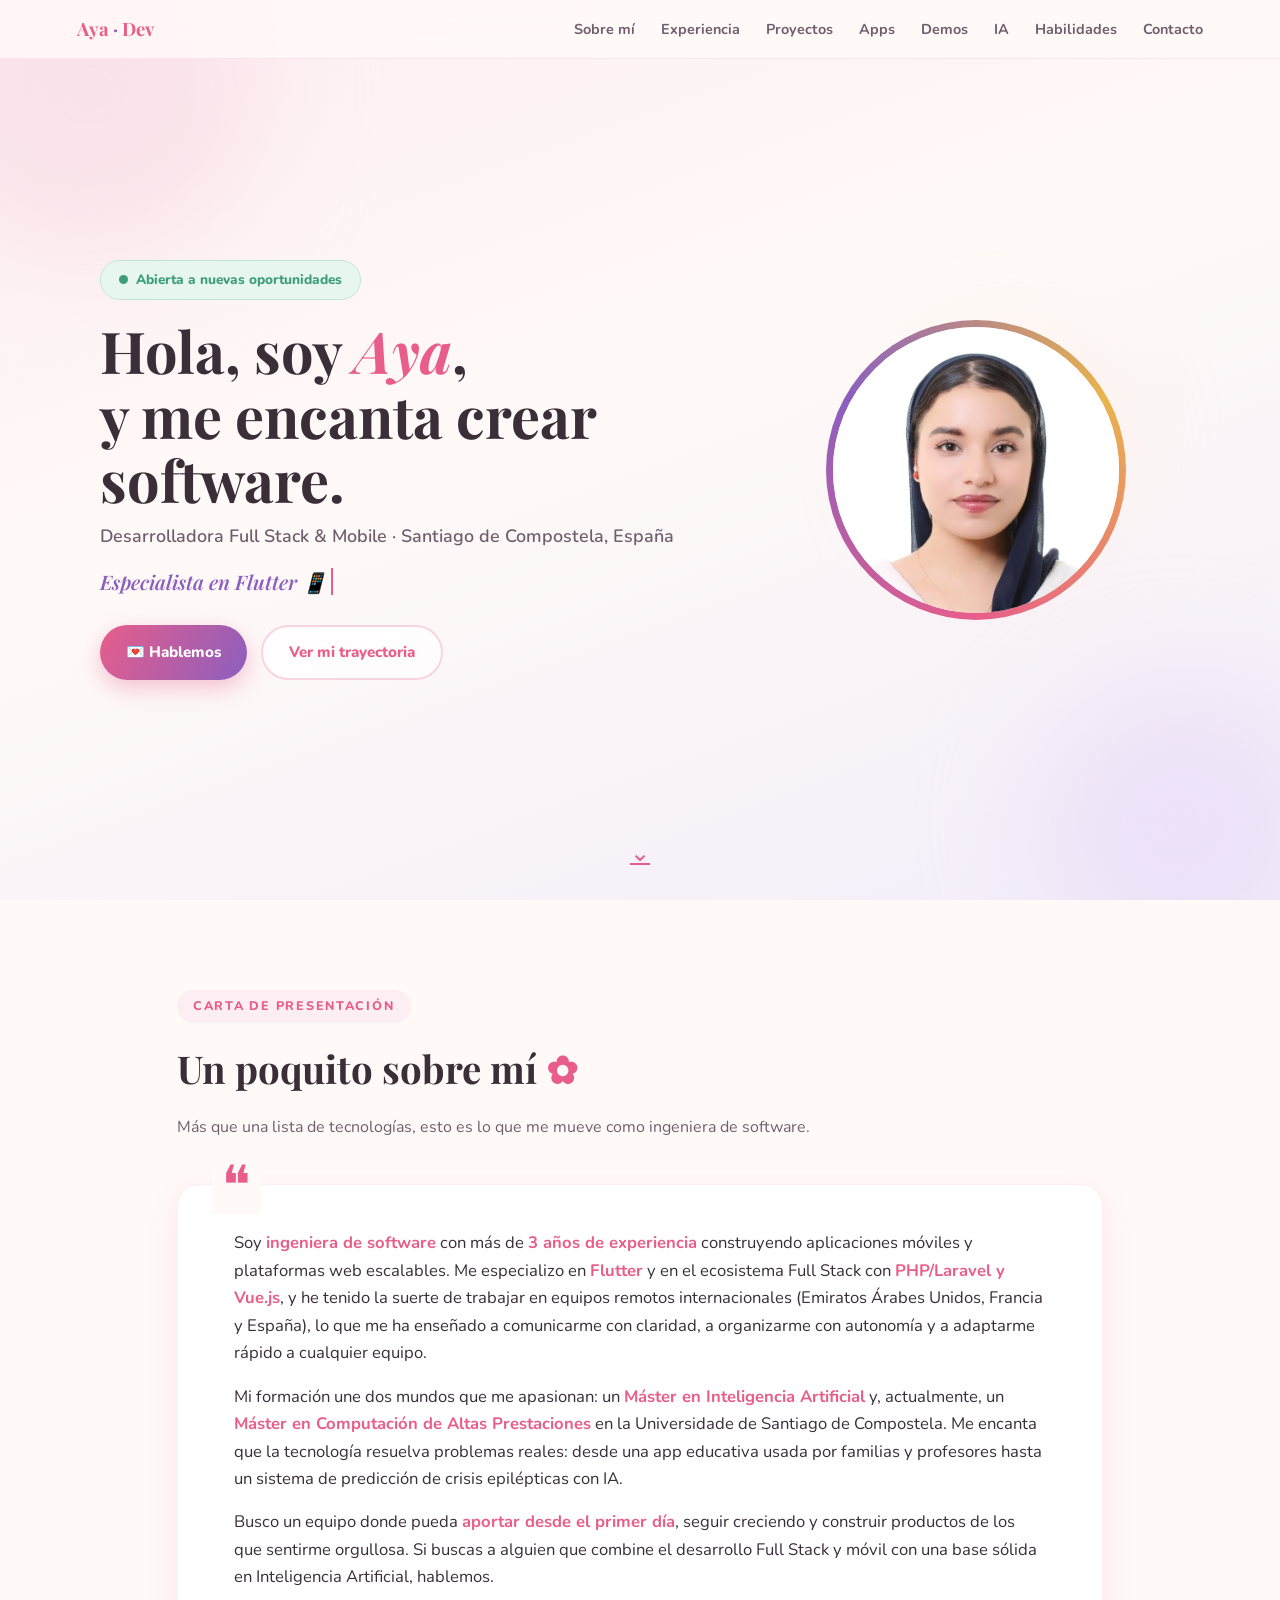
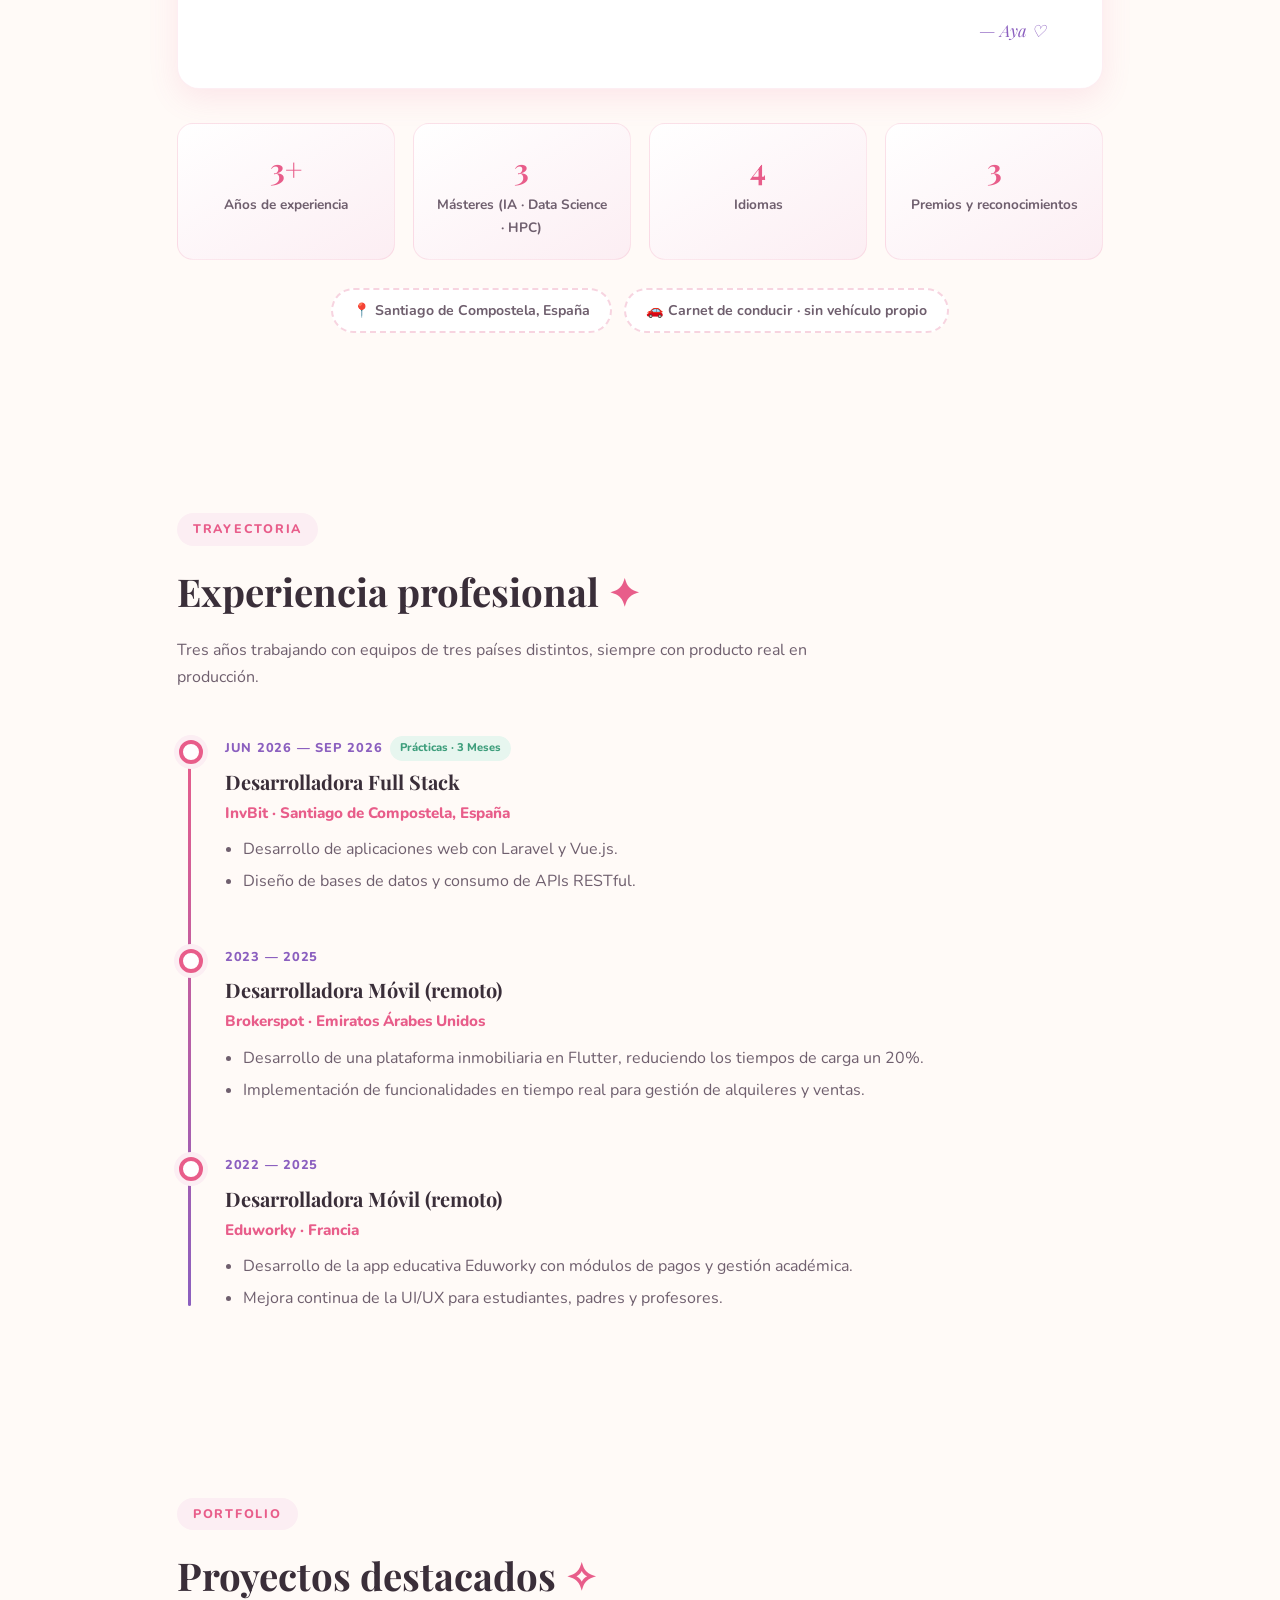
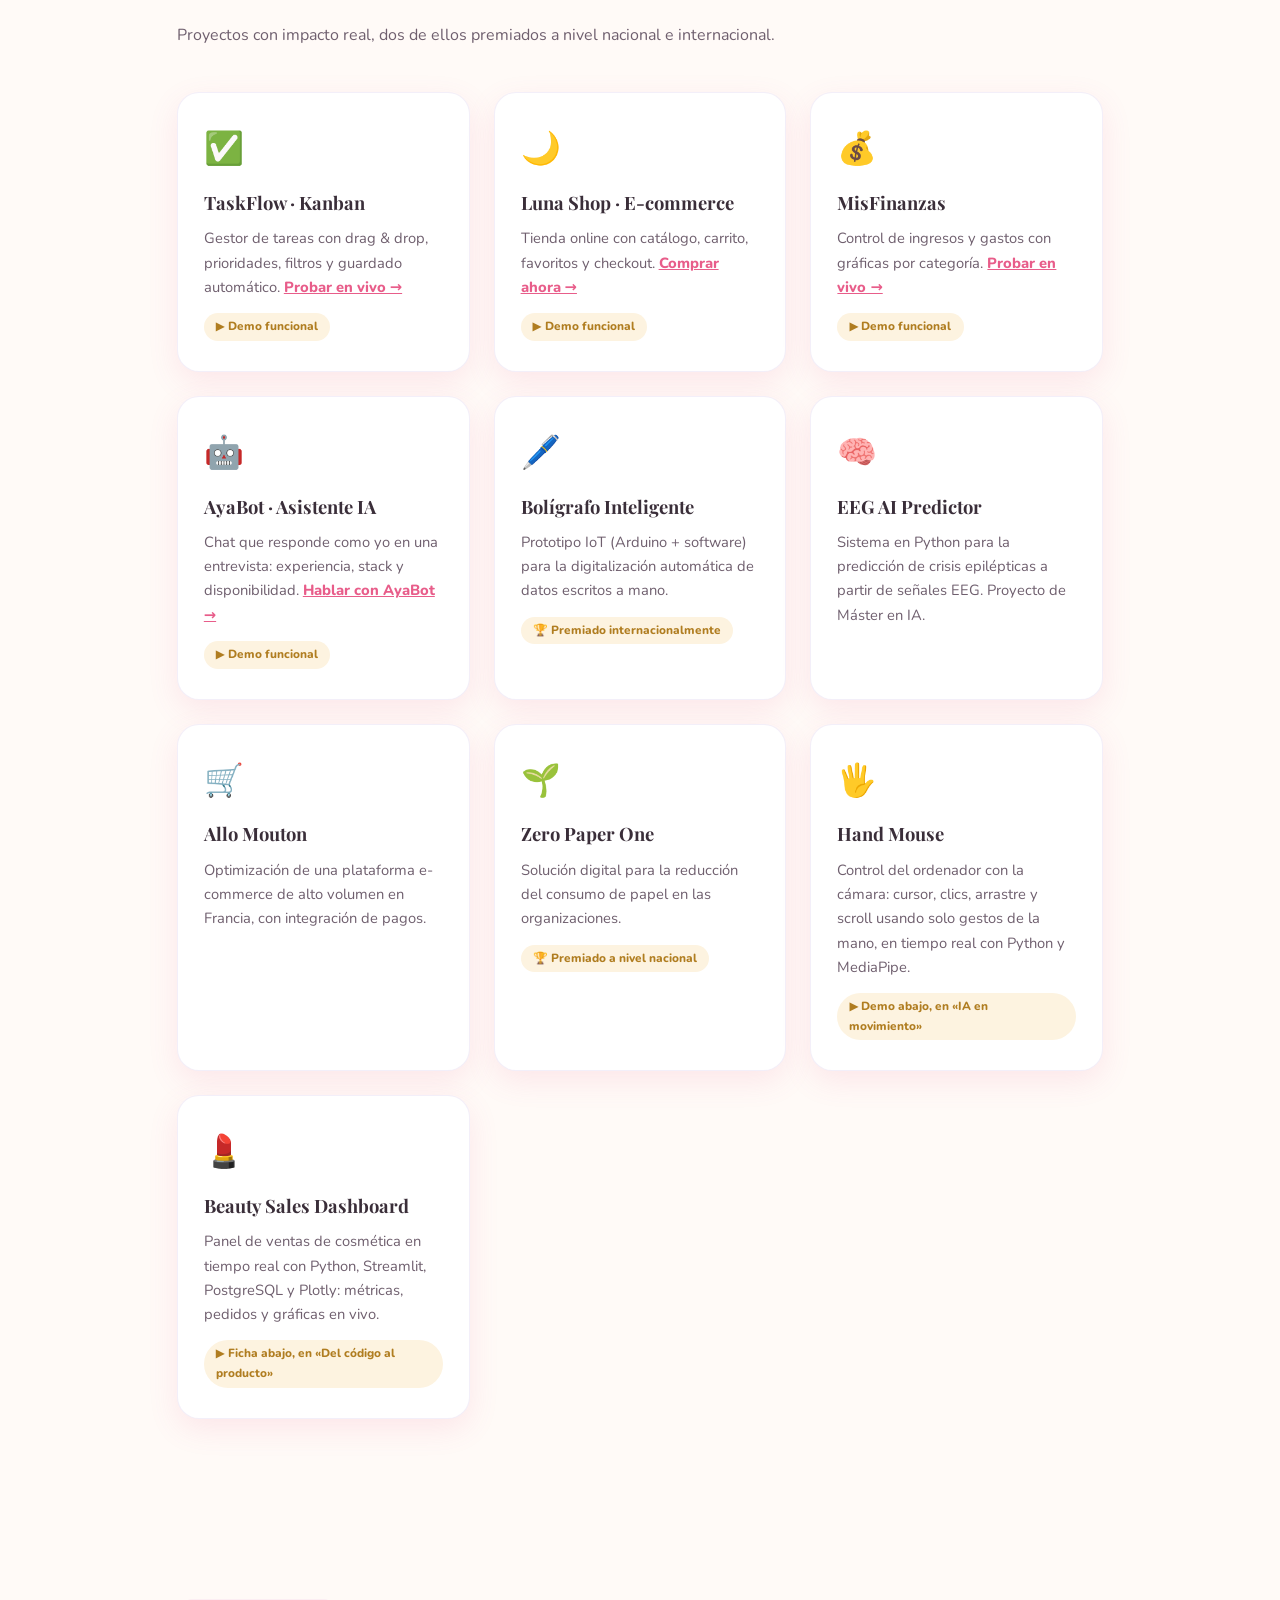
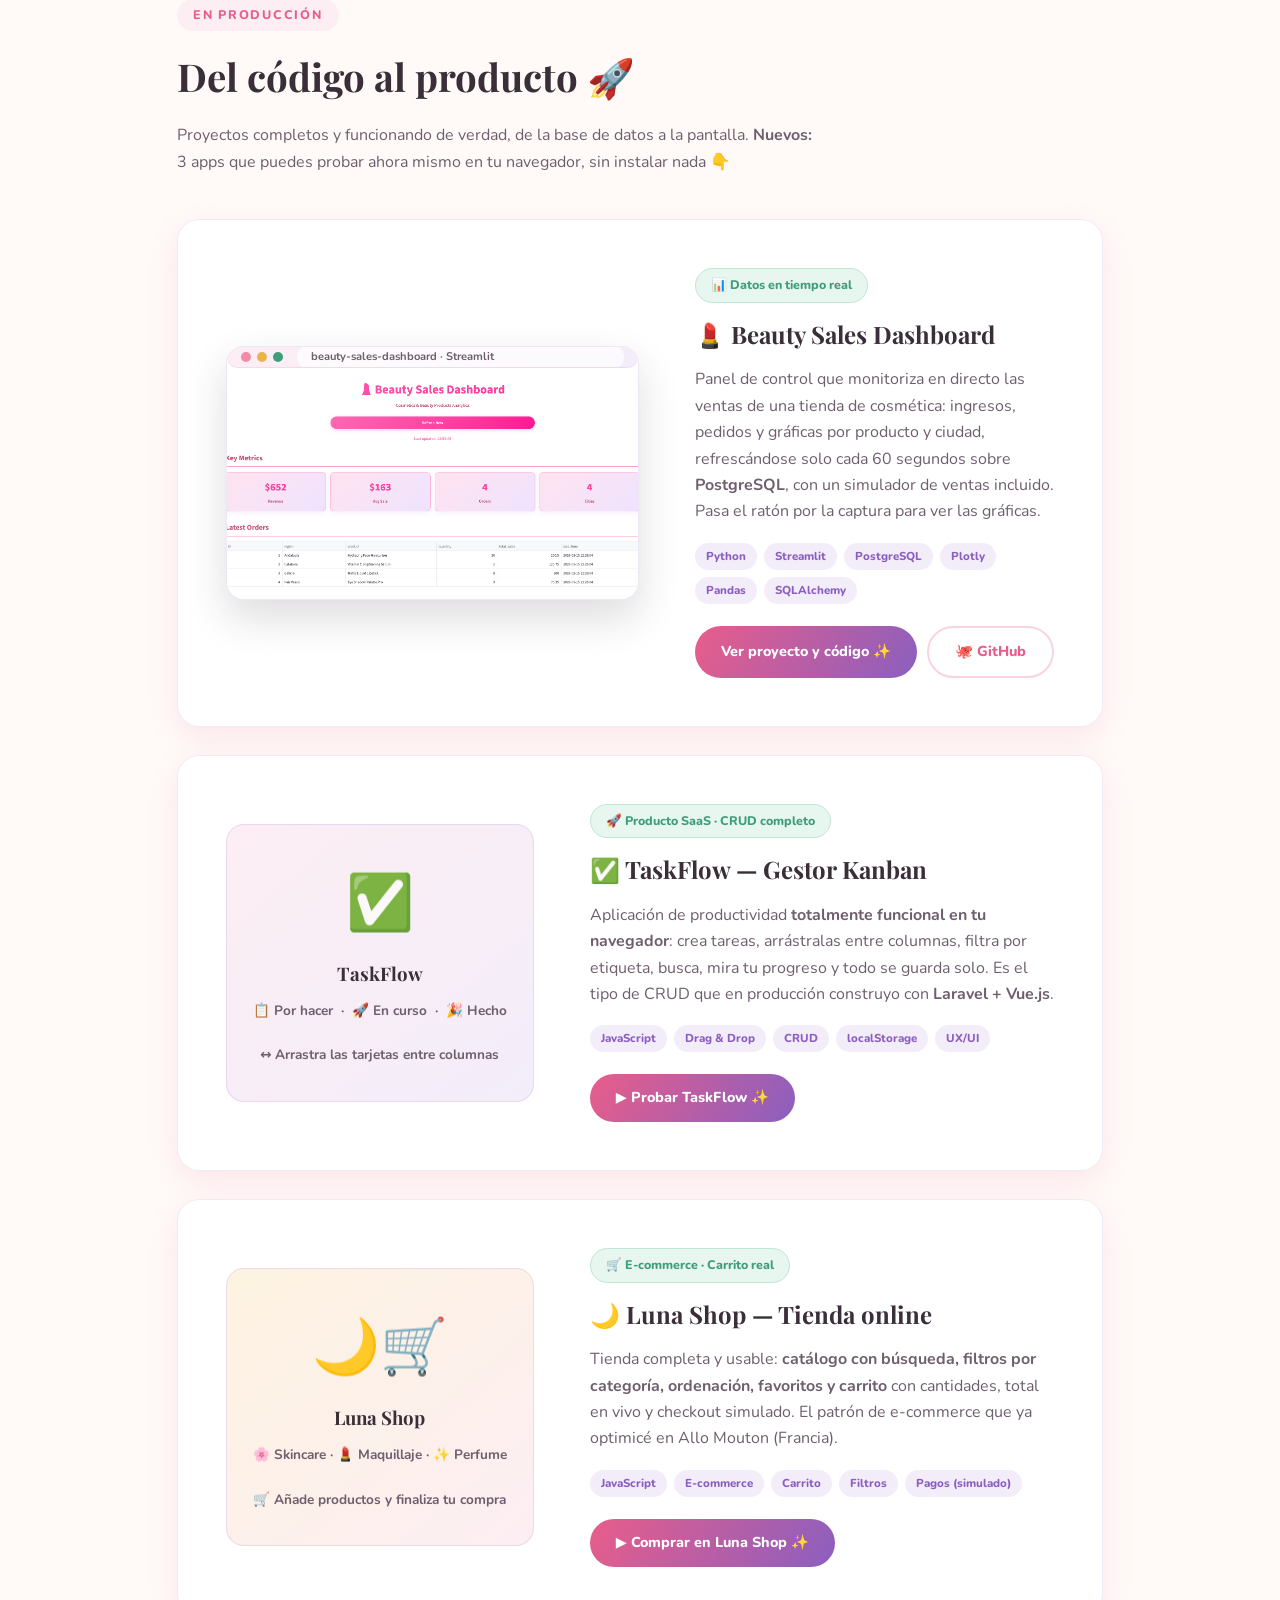
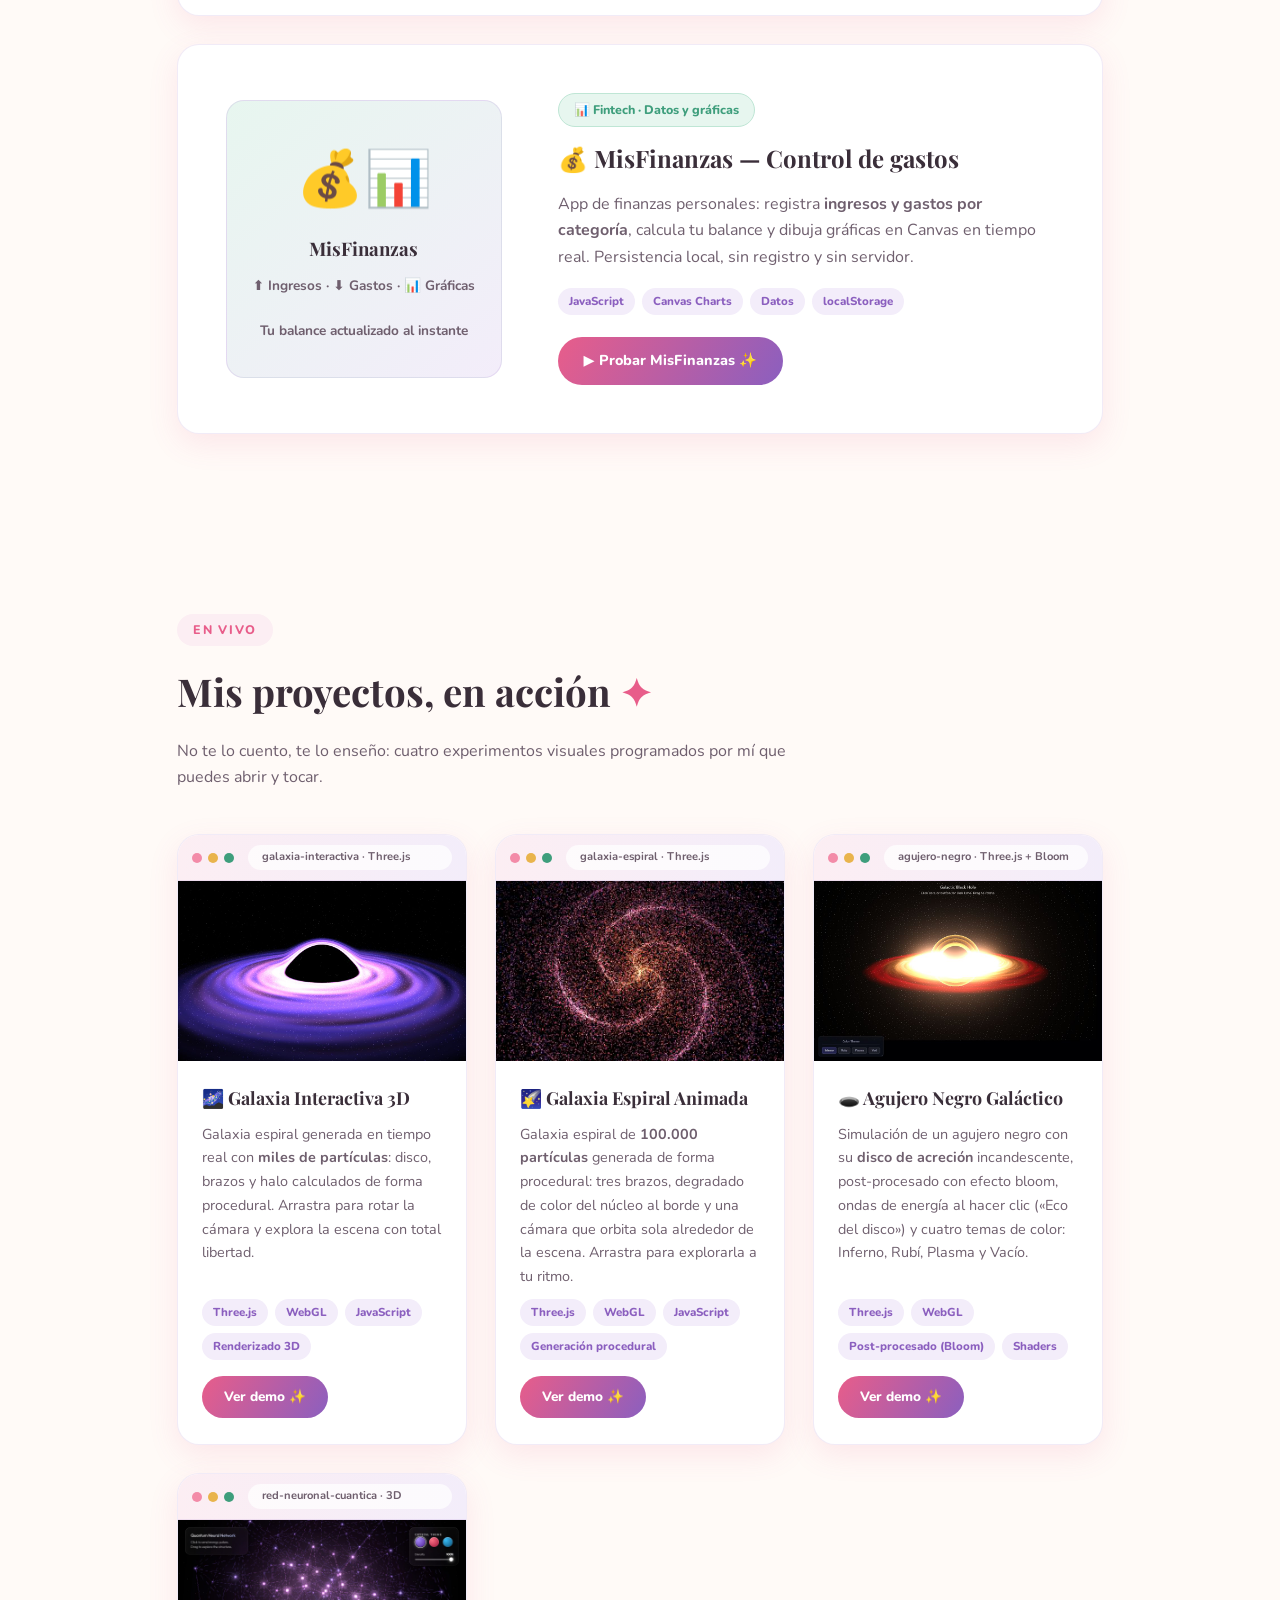
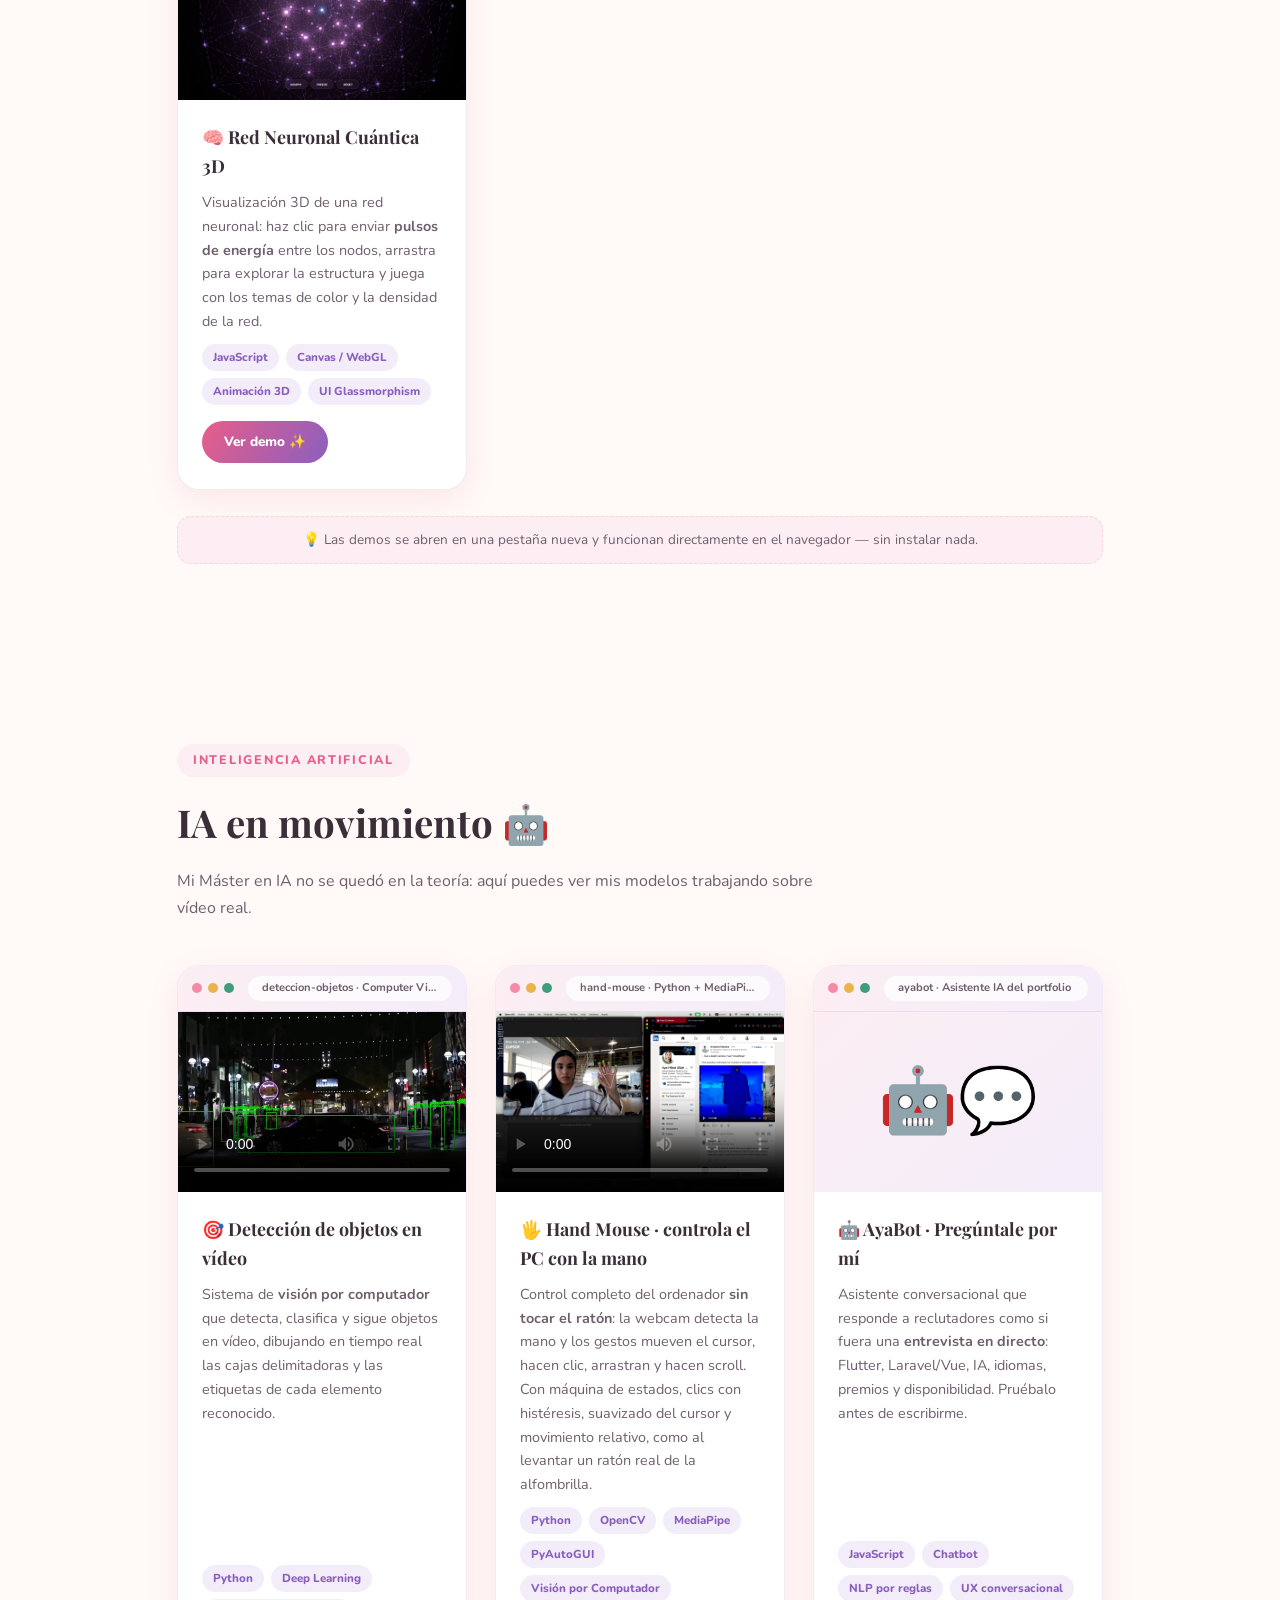
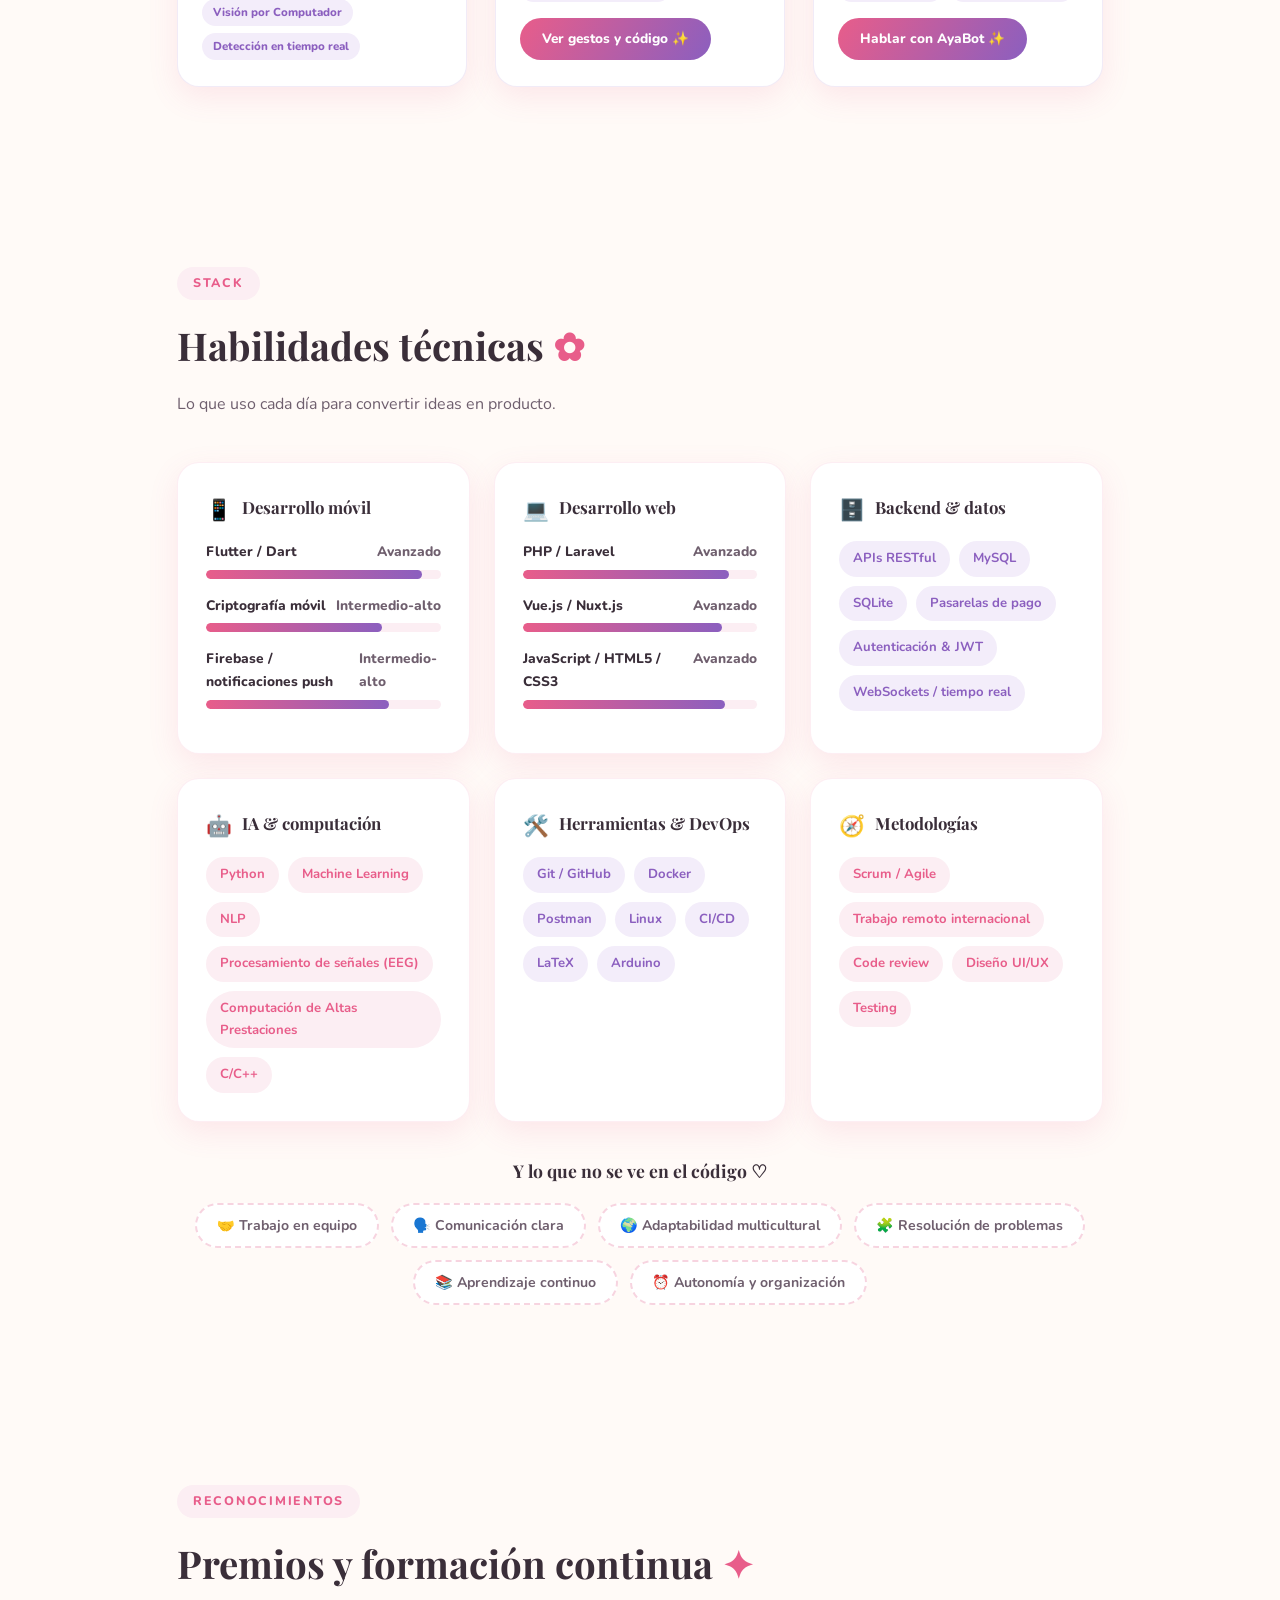
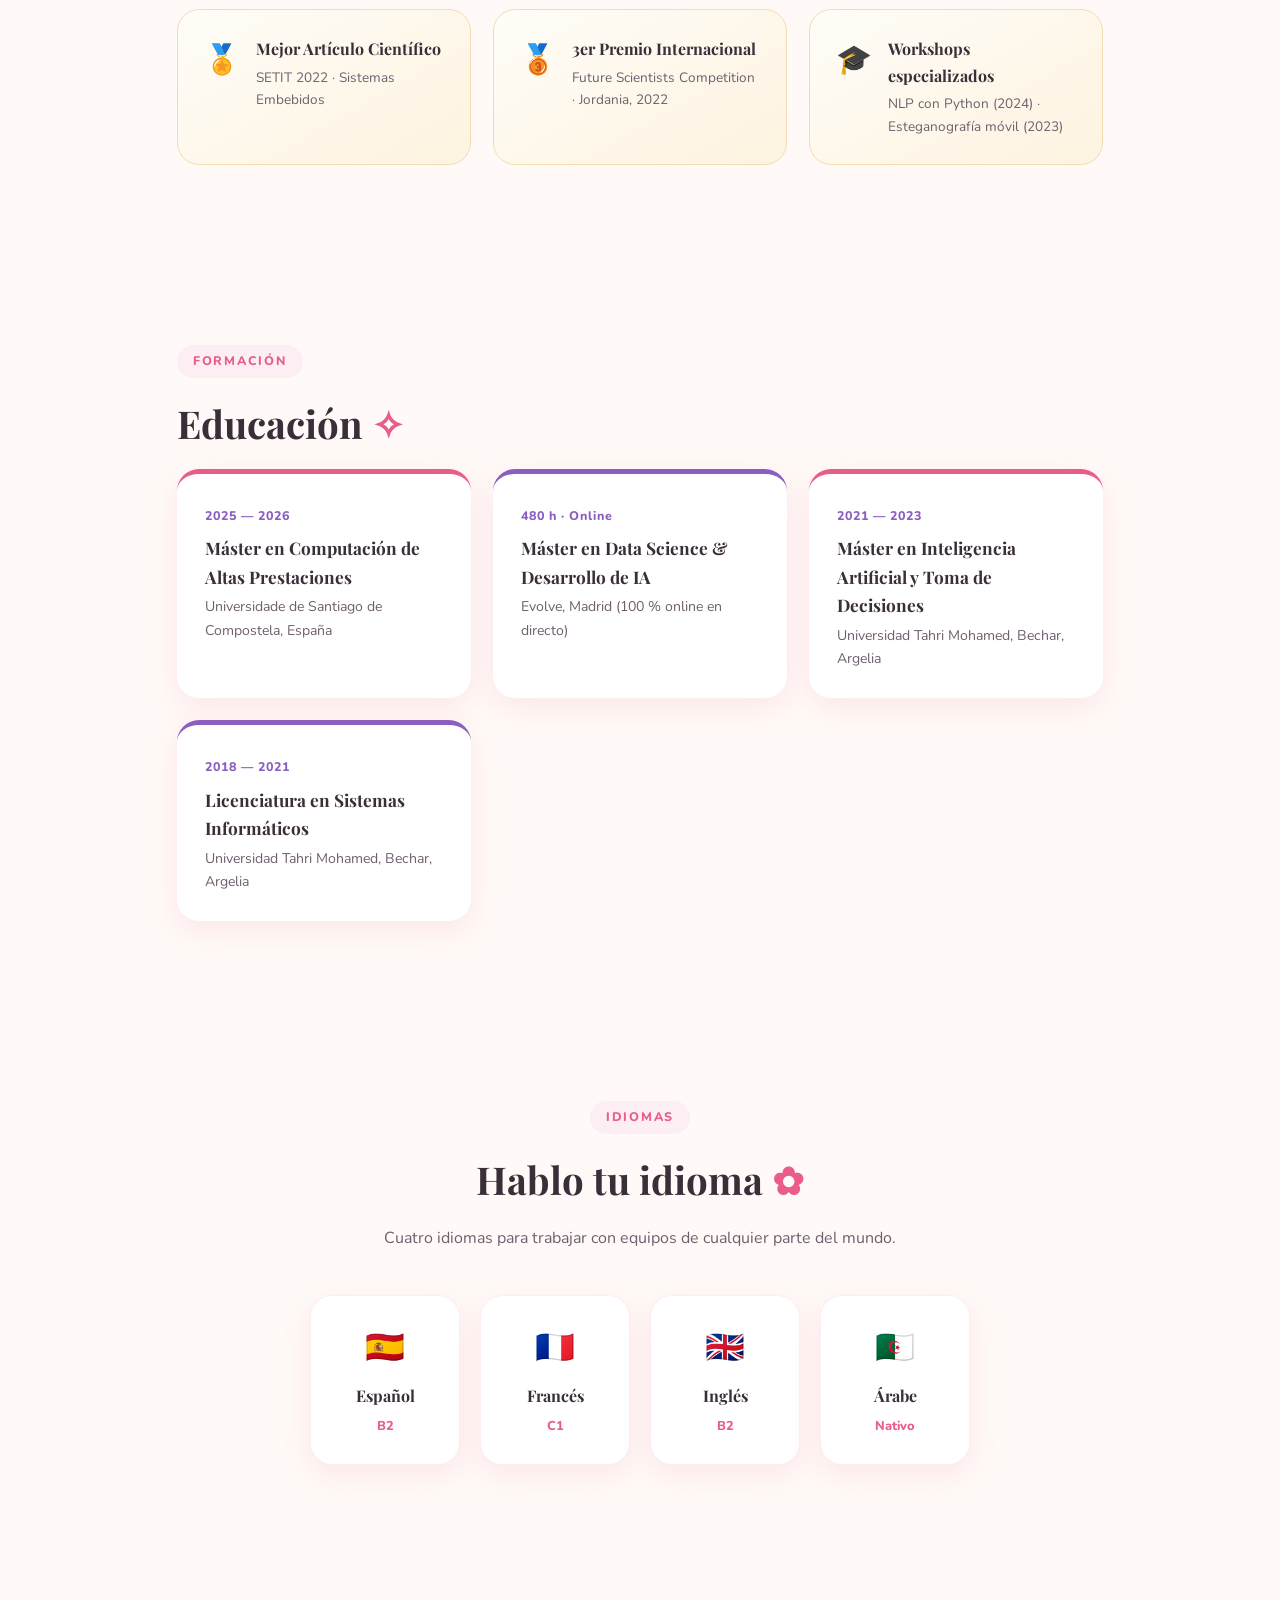
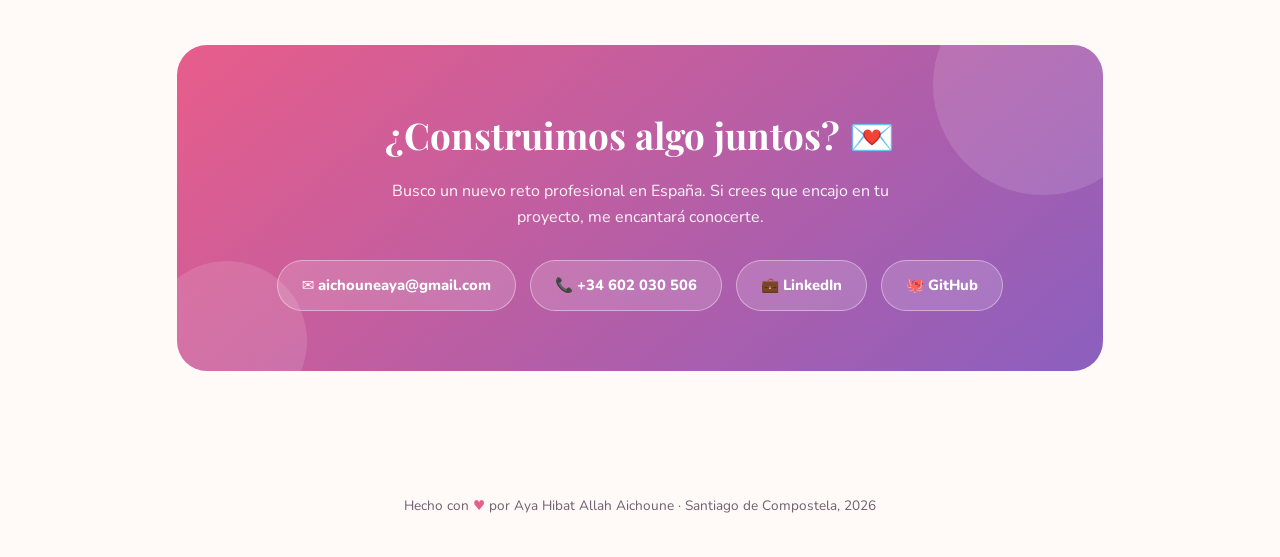
==== commit 058462c2: "Add 4 functional projects: TaskFlow, Luna Shop, MisFinanzas and AyaBot" ====
--- a/index.html
+++ b/index.html
@@ -1,1041 +1,1090 @@
-<!DOCTYPE html>
-<html lang="es">
-<head>
-<meta charset="UTF-8">
-<meta name="viewport" content="width=device-width, initial-scale=1.0">
-<title>Aya Hibat Allah Aichoune · Desarrolladora Full Stack & Mobile</title>
-<meta name="description" content="Carta de presentación interactiva de Aya Hibat Allah Aichoune, Desarrolladora Full Stack & Mobile (Flutter, Laravel, Vue.js).">
-<link rel="preconnect" href="https://fonts.googleapis.com">
-<link rel="preconnect" href="https://fonts.gstatic.com" crossorigin>
-<link href="https://fonts.googleapis.com/css2?family=Playfair+Display:ital,wght@0,600;0,700;1,600&family=Nunito:wght@400;600;700;800&display=swap" rel="stylesheet">
-<style>
-  :root{
-    --rosa:#e85d8a;
-    --rosa-suave:#fceef3;
-    --rosa-medio:#f7d4e0;
-    --lila:#8b5fbf;
-    --lila-suave:#f3edfa;
-    --tinta:#3a2e39;
-    --tinta-suave:#6f5f6e;
-    --crema:#fffaf7;
-    --blanco:#ffffff;
-    --dorado:#e9b44c;
-    --verde:#3e9e7c;
-    --sombra:0 10px 30px rgba(232,93,138,.12);
-    --radio:22px;
-  }
-  *{margin:0;padding:0;box-sizing:border-box}
-  html{scroll-behavior:smooth}
-  body{
-    font-family:'Nunito',system-ui,sans-serif;
-    background:var(--crema);
-    color:var(--tinta);
-    line-height:1.65;
-    overflow-x:hidden;
-  }
-  h1,h2,h3{font-family:'Playfair Display',Georgia,serif}
-  ::selection{background:var(--rosa-medio)}
-
-  nav{
-    position:fixed;top:0;left:0;right:0;z-index:100;
-    display:flex;align-items:center;justify-content:space-between;
-    padding:14px 6vw;
-    background:rgba(255,250,247,.85);
-    backdrop-filter:blur(12px);
-    border-bottom:1px solid rgba(232,93,138,.12);
-  }
-  nav .logo{font-family:'Playfair Display',serif;font-weight:700;font-size:1.15rem;color:var(--rosa);text-decoration:none}
-  nav .logo span{color:var(--lila)}
-  nav ul{display:flex;gap:26px;list-style:none}
-  nav ul a{color:var(--tinta-suave);text-decoration:none;font-weight:700;font-size:.9rem;transition:color .25s}
-  nav ul a:hover{color:var(--rosa)}
-  .nav-toggle{display:none;background:none;border:none;font-size:1.45rem;color:var(--rosa);cursor:pointer;line-height:1}
-  @media(max-width:760px){
-    nav ul{display:none}
-    .nav-toggle{display:block}
-    nav ul.abierto{
-      display:flex;flex-direction:column;gap:16px;
-      position:absolute;top:calc(100% + 10px);right:6vw;left:6vw;
-      background:rgba(255,250,247,.97);backdrop-filter:blur(12px);
-      border:1px solid rgba(232,93,138,.18);border-radius:18px;
-      padding:22px 24px;box-shadow:var(--sombra);text-align:center;
-    }
-  }
-
-  header{
-    position:relative;
-    min-height:100vh;
-    display:flex;align-items:center;justify-content:center;
-    padding:120px 6vw 80px;
-    background:linear-gradient(160deg,var(--rosa-suave) 0%,var(--crema) 45%,var(--lila-suave) 100%);
-    overflow:hidden;
-  }
-  .blob{position:absolute;border-radius:50%;filter:blur(60px);opacity:.5;animation:flotar 12s ease-in-out infinite}
-  .blob.b1{width:340px;height:340px;background:var(--rosa-medio);top:-80px;left:-80px}
-  .blob.b2{width:280px;height:280px;background:#e3d3f5;bottom:-60px;right:-40px;animation-delay:-4s}
-  .blob.b3{width:180px;height:180px;background:#fde3c8;top:40%;right:14%;animation-delay:-8s}
-  @keyframes flotar{0%,100%{transform:translateY(0) scale(1)}50%{transform:translateY(-30px) scale(1.06)}}
-
-  .sparkle{position:absolute;color:var(--dorado);animation:brillo 3s ease-in-out infinite;font-size:1.1rem;opacity:0}
-  @keyframes brillo{0%,100%{opacity:0;transform:scale(.5) rotate(0deg)}50%{opacity:.9;transform:scale(1.1) rotate(20deg)}}
-
-  .hero-inner{
-    position:relative;z-index:2;
-    display:grid;grid-template-columns:1.2fr .8fr;gap:60px;align-items:center;
-    max-width:1080px;width:100%;
-  }
-  @media(max-width:860px){.hero-inner{grid-template-columns:1fr;text-align:center}}
-
-  .badge-disponible{
-    display:inline-flex;align-items:center;gap:8px;
-    background:#e7f6ef;color:var(--verde);
-    padding:8px 18px;border-radius:999px;
-    font-weight:800;font-size:.85rem;
-    border:1px solid #bfe6d5;
-    animation:aparecer .8s ease both;
-  }
-  .badge-disponible .punto{width:9px;height:9px;border-radius:50%;background:var(--verde);animation:pulso 1.6s infinite}
-  @keyframes pulso{0%{box-shadow:0 0 0 0 rgba(62,158,124,.5)}70%{box-shadow:0 0 0 9px rgba(62,158,124,0)}100%{box-shadow:0 0 0 0 rgba(62,158,124,0)}}
-
-  header h1{
-    font-size:clamp(2.3rem,5.2vw,3.6rem);
-    line-height:1.12;margin:18px 0 10px;
-    animation:aparecer .8s .15s ease both;
-  }
-  header h1 em{font-style:italic;color:var(--rosa)}
-  .subtitulo{
-    font-size:1.12rem;color:var(--tinta-suave);font-weight:600;
-    animation:aparecer .8s .3s ease both;
-  }
-  .typing-wrap{margin:14px 0 26px;min-height:34px;animation:aparecer .8s .4s ease both}
-  .typing{
-    font-family:'Playfair Display',serif;font-style:italic;
-    font-size:1.25rem;color:var(--lila);font-weight:600;
-    border-right:2px solid var(--rosa);padding-right:4px;
-  }
-  .hero-cta{display:flex;gap:14px;flex-wrap:wrap;animation:aparecer .8s .55s ease both}
-  @media(max-width:860px){.hero-cta{justify-content:center}}
-  .btn{
-    display:inline-flex;align-items:center;gap:8px;
-    padding:13px 26px;border-radius:999px;
-    font-weight:800;font-size:.95rem;text-decoration:none;
-    transition:transform .25s,box-shadow .25s;
-  }
-  .btn:hover{transform:translateY(-3px)}
-  .btn-rosa{background:linear-gradient(120deg,var(--rosa),var(--lila));color:#fff;box-shadow:0 8px 22px rgba(232,93,138,.35)}
-  .btn-rosa:hover{box-shadow:0 12px 28px rgba(139,95,191,.4)}
-  .btn-borde{border:2px solid var(--rosa-medio);color:var(--rosa);background:rgba(255,255,255,.7)}
-  .btn-borde:hover{border-color:var(--rosa)}
-
-  .hero-foto{position:relative;display:flex;justify-content:center;animation:aparecer 1s .3s ease both}
-  .aro{
-    width:min(300px,64vw);aspect-ratio:1;border-radius:50%;
-    background:conic-gradient(from 180deg,var(--rosa),var(--lila),var(--dorado),var(--rosa));
-    padding:7px;animation:girar 14s linear infinite;
-  }
-  @keyframes girar{to{transform:rotate(360deg)}}
-  .foto-int{
-    width:100%;height:100%;border-radius:50%;
-    overflow:hidden;
-    background:#fff;
-    animation:girar 14s linear infinite reverse;
-  }
-  .foto-int img{
-    width:100%;height:100%;
-    object-fit:cover;
-    object-position:center 41%;
-    display:block;
-  }
-
-  .scroll-hint{position:absolute;bottom:26px;left:50%;transform:translateX(-50%);color:var(--rosa);font-size:1.5rem;animation:bajar 1.8s infinite;z-index:2}
-  @keyframes bajar{0%,100%{transform:translate(-50%,0);opacity:.5}50%{transform:translate(-50%,10px);opacity:1}}
-
-  @keyframes aparecer{from{opacity:0;transform:translateY(24px)}to{opacity:1;transform:translateY(0)}}
-
-  section{padding:90px 6vw;max-width:1080px;margin:0 auto}
-  .etiqueta{
-    display:inline-block;background:var(--rosa-suave);color:var(--rosa);
-    font-weight:800;font-size:.78rem;letter-spacing:.14em;text-transform:uppercase;
-    padding:6px 16px;border-radius:999px;margin-bottom:14px;
-  }
-  section h2{font-size:clamp(1.7rem,3.4vw,2.4rem);margin-bottom:14px}
-  section h2 .deco{color:var(--rosa)}
-  .intro-seccion{color:var(--tinta-suave);max-width:640px;margin-bottom:44px}
-
-  .reveal{opacity:0;transform:translateY(36px);transition:opacity .8s ease,transform .8s ease}
-  .reveal.visible{opacity:1;transform:translateY(0)}
-
-  .carta{
-    background:var(--blanco);border-radius:var(--radio);
-    padding:44px clamp(24px,5vw,56px);
-    box-shadow:var(--sombra);
-    border:1px solid rgba(232,93,138,.1);
-    position:relative;
-  }
-  .carta::before{
-    content:'❝';position:absolute;top:-26px;left:34px;
-    font-size:3.4rem;color:var(--rosa);
-    background:var(--crema);padding:0 10px;line-height:1;
-  }
-  .carta p{margin-bottom:16px;font-size:1.04rem}
-  .carta p:last-of-type{margin-bottom:0}
-  .carta strong{color:var(--rosa)}
-  .firma{margin-top:26px;text-align:right;font-family:'Playfair Display',serif;font-style:italic;font-size:1.3rem;color:var(--lila)}
-
-  .datos-rapidos{display:grid;grid-template-columns:repeat(auto-fit,minmax(190px,1fr));gap:18px;margin-top:34px}
-  .dato{
-    background:linear-gradient(150deg,#fff,var(--rosa-suave));
-    border:1px solid rgba(232,93,138,.14);
-    border-radius:16px;padding:20px;text-align:center;
-    transition:transform .3s,box-shadow .3s;
-  }
-  .dato:hover{transform:translateY(-6px);box-shadow:var(--sombra)}
-  .dato .num{font-family:'Playfair Display',serif;font-size:1.9rem;font-weight:700;color:var(--rosa)}
-  .dato .txt{font-size:.85rem;color:var(--tinta-suave);font-weight:700}
-  .info-extra{display:flex;flex-wrap:wrap;gap:12px;justify-content:center;margin-top:28px}
-
-  .timeline{position:relative;margin-top:10px}
-  .timeline::before{
-    content:'';position:absolute;left:11px;top:6px;bottom:6px;width:3px;
-    background:linear-gradient(var(--rosa),var(--lila));border-radius:3px;
-  }
-  .hito{position:relative;padding:0 0 42px 48px}
-  .hito:last-child{padding-bottom:0}
-  .hito::before{
-    content:'';position:absolute;left:2px;top:6px;
-    width:16px;height:16px;border-radius:50%;
-    background:#fff;border:4px solid var(--rosa);
-    box-shadow:0 0 0 5px var(--rosa-suave);
-  }
-  .hito .fecha{font-size:.8rem;font-weight:800;color:var(--lila);letter-spacing:.06em;text-transform:uppercase}
-  .hito h3{font-size:1.25rem;margin:4px 0 2px}
-  .hito .empresa{color:var(--rosa);font-weight:800;font-size:.95rem}
-  .hito ul{margin:10px 0 0 18px;color:var(--tinta-suave)}
-  .hito ul li{margin-bottom:6px}
-  .chip-actual{
-    display:inline-block;margin-left:8px;background:#e7f6ef;color:var(--verde);
-    font-size:.7rem;font-weight:800;padding:3px 10px;border-radius:999px;vertical-align:middle;
-  }
-
-  .grid-proyectos{display:grid;grid-template-columns:repeat(auto-fit,minmax(250px,1fr));gap:24px}
-  .proyecto{
-    background:var(--blanco);border-radius:var(--radio);padding:30px 26px;
-    box-shadow:var(--sombra);border:1px solid rgba(139,95,191,.1);
-    transition:transform .3s,box-shadow .3s;position:relative;overflow:hidden;
-  }
-  .proyecto::after{
-    content:'';position:absolute;top:0;left:0;right:0;height:5px;
-    background:linear-gradient(90deg,var(--rosa),var(--lila));
-    transform:scaleX(0);transform-origin:left;transition:transform .4s;
-  }
-  .proyecto:hover{transform:translateY(-8px);box-shadow:0 18px 40px rgba(139,95,191,.18)}
-  .proyecto:hover::after{transform:scaleX(1)}
-  .proyecto .icono{font-size:2rem;margin-bottom:12px}
-  .proyecto h3{font-size:1.15rem;margin-bottom:8px}
-  .proyecto p{font-size:.92rem;color:var(--tinta-suave)}
-  .premio-tag{
-    display:inline-block;margin-top:14px;background:#fdf3e0;color:#b07d20;
-    font-size:.74rem;font-weight:800;padding:4px 12px;border-radius:999px;
-  }
-
-  .grid-demos{display:grid;grid-template-columns:repeat(auto-fit,minmax(290px,1fr));gap:28px}
-  .demo{
-    background:var(--blanco);border-radius:var(--radio);
-    box-shadow:var(--sombra);border:1px solid rgba(139,95,191,.12);
-    overflow:hidden;display:flex;flex-direction:column;
-    transition:transform .35s,box-shadow .35s;
-  }
-  .demo:hover{transform:translateY(-8px);box-shadow:0 20px 44px rgba(139,95,191,.22)}
-  .demo .barra-nav{
-    display:flex;align-items:center;gap:6px;
-    background:linear-gradient(90deg,var(--rosa-suave),var(--lila-suave));
-    padding:10px 14px;border-bottom:1px solid rgba(139,95,191,.12);
-  }
-  .demo .barra-nav .punto-nav{width:10px;height:10px;border-radius:50%}
-  .demo .barra-nav .punto-nav:nth-child(1){background:#f38ba8}
-  .demo .barra-nav .punto-nav:nth-child(2){background:#e9b44c}
-  .demo .barra-nav .punto-nav:nth-child(3){background:#3e9e7c}
-  .demo .barra-nav .url-falsa{
-    flex:1;margin-left:8px;background:rgba(255,255,255,.75);
-    border-radius:999px;padding:3px 14px;
-    font-size:.7rem;font-weight:700;color:var(--tinta-suave);
-    white-space:nowrap;overflow:hidden;text-overflow:ellipsis;
-  }
-  .demo .captura{position:relative;overflow:hidden;aspect-ratio:16/10;background:#1a1025}
-  .demo .captura img{
-    width:100%;height:100%;object-fit:cover;display:block;
-    transition:transform .6s ease;
-  }
-  .demo:hover .captura img{transform:scale(1.07)}
-  .demo .captura .velo{
-    position:absolute;inset:0;
-    background:linear-gradient(180deg,transparent 55%,rgba(58,46,57,.55));
-    opacity:0;transition:opacity .4s;
-    display:flex;align-items:flex-end;justify-content:center;padding-bottom:16px;
-  }
-  .demo:hover .captura .velo{opacity:1}
-  .demo .captura .velo span{
-    background:rgba(255,255,255,.92);color:var(--rosa);
-    font-weight:800;font-size:.82rem;padding:8px 18px;border-radius:999px;
-  }
-  .demo .cuerpo{padding:22px 24px 26px;display:flex;flex-direction:column;gap:10px;flex:1}
-  .demo h3{font-size:1.12rem}
-  .demo p{font-size:.9rem;color:var(--tinta-suave);flex:1}
-  .demo .tecnologias{display:flex;flex-wrap:wrap;gap:7px}
-  .demo .tecnologias span{
-    background:var(--lila-suave);color:var(--lila);
-    font-size:.72rem;font-weight:800;padding:4px 11px;border-radius:999px;
-  }
-  .demo .btn-demo{
-    margin-top:6px;align-self:flex-start;
-    display:inline-flex;align-items:center;gap:6px;
-    background:linear-gradient(120deg,var(--rosa),var(--lila));color:#fff;
-    text-decoration:none;font-weight:800;font-size:.85rem;
-    padding:10px 22px;border-radius:999px;
-    transition:transform .25s,box-shadow .25s;
-  }
-  .demo .btn-demo:hover{transform:translateY(-2px);box-shadow:0 8px 20px rgba(232,93,138,.35)}
-  .demo .acciones{display:flex;flex-wrap:wrap;gap:10px;margin-top:6px}
-  .demo .acciones .btn-demo{margin-top:0}
-  .demo .btn-demo.secundario{background:#fff;color:var(--rosa);border:2px solid rgba(232,93,138,.35)}
-  .demo .btn-demo.secundario:hover{border-color:var(--rosa);box-shadow:none}
-  .demo a.captura{display:block;text-decoration:none}
-  .nota-demos{
-    margin-top:26px;text-align:center;font-size:.85rem;color:var(--tinta-suave);
-    background:var(--rosa-suave);border:1px dashed var(--rosa-medio);
-    border-radius:14px;padding:12px 20px;
-  }
-
-  .demo .captura video{width:100%;height:100%;object-fit:cover;display:block;background:#1a1025}
-  .demo .captura svg{width:100%;height:100%;display:block;transition:transform .6s ease}
-  .demo:hover .captura svg{transform:scale(1.07)}
-
-  .grid-skills{display:grid;grid-template-columns:repeat(auto-fit,minmax(280px,1fr));gap:24px}
-  .caja-skill{
-    background:var(--blanco);border-radius:var(--radio);padding:28px;
-    box-shadow:var(--sombra);border:1px solid rgba(232,93,138,.1);
-  }
-  .caja-skill h3{font-size:1.05rem;margin-bottom:16px;display:flex;align-items:center;gap:10px}
-  .caja-skill h3 .ic{font-size:1.3rem}
-  .chips{display:flex;flex-wrap:wrap;gap:9px}
-  .chip{
-    background:var(--lila-suave);color:var(--lila);
-    font-size:.82rem;font-weight:700;padding:7px 14px;border-radius:999px;
-    transition:transform .25s,background .25s,color .25s;cursor:default;
-  }
-  .chip:hover{transform:scale(1.08);background:var(--lila);color:#fff}
-  .chip.rosa{background:var(--rosa-suave);color:var(--rosa)}
-  .chip.rosa:hover{background:var(--rosa);color:#fff}
-
-  .barras{margin-top:6px}
-  .barra-item{margin-bottom:16px}
-  .barra-item .fila{display:flex;justify-content:space-between;font-size:.86rem;font-weight:800;margin-bottom:6px}
-  .barra-item .fila span:last-child{color:var(--tinta-suave)}
-  .barra{height:9px;background:var(--rosa-suave);border-radius:99px;overflow:hidden}
-  .barra i{
-    display:block;height:100%;width:0;border-radius:99px;
-    background:linear-gradient(90deg,var(--rosa),var(--lila));
-    transition:width 1.4s cubic-bezier(.25,.8,.3,1);
-  }
-
-  .soft-skills{margin-top:34px;text-align:center}
-  .soft-skills h3{font-size:1.1rem;margin-bottom:18px}
-  .soft-chips{display:flex;flex-wrap:wrap;gap:12px;justify-content:center}
-  .soft{
-    background:#fff;border:2px dashed var(--rosa-medio);color:var(--tinta-suave);
-    padding:9px 20px;border-radius:999px;font-weight:700;font-size:.88rem;
-    transition:border-color .3s,color .3s,transform .3s;
-  }
-  .soft:hover{border-color:var(--rosa);color:var(--rosa);transform:translateY(-3px)}
-
-  .grid-premios{display:grid;grid-template-columns:repeat(auto-fit,minmax(240px,1fr));gap:22px}
-  .premio{
-    background:linear-gradient(150deg,#fffdf8,#fdf3e0);
-    border:1px solid #f3ddb0;border-radius:var(--radio);
-    padding:26px;display:flex;gap:16px;align-items:flex-start;
-    transition:transform .3s;
-  }
-  .premio:hover{transform:translateY(-6px) rotate(-.5deg)}
-  .premio .trofeo{font-size:1.8rem}
-  .premio h3{font-size:1rem;margin-bottom:4px}
-  .premio p{font-size:.85rem;color:var(--tinta-suave)}
-
-  .grid-edu{display:grid;grid-template-columns:repeat(auto-fit,minmax(250px,1fr));gap:22px}
-  .edu{
-    background:var(--blanco);border-radius:var(--radio);padding:28px;
-    box-shadow:var(--sombra);border-top:5px solid var(--rosa);
-    transition:transform .3s;
-  }
-  .edu:nth-child(2n){border-top-color:var(--lila)}
-  .edu:hover{transform:translateY(-6px)}
-  .edu .anio{font-size:.78rem;font-weight:800;color:var(--lila);letter-spacing:.08em}
-  .edu h3{font-size:1.08rem;margin:6px 0 4px}
-  .edu p{font-size:.88rem;color:var(--tinta-suave)}
-
-  .idiomas{display:flex;flex-wrap:wrap;gap:20px;justify-content:center}
-  .idioma{
-    background:var(--blanco);border-radius:var(--radio);padding:26px 34px;text-align:center;
-    box-shadow:var(--sombra);border:1px solid rgba(232,93,138,.1);
-    min-width:150px;transition:transform .3s;
-  }
-  .idioma:hover{transform:translateY(-6px) scale(1.03)}
-  .idioma .bandera{font-size:2rem}
-  .idioma h3{font-size:1rem;margin:8px 0 2px}
-  .idioma .nivel{font-size:.8rem;font-weight:800;color:var(--rosa)}
-
-  .contacto{
-    background:linear-gradient(140deg,var(--rosa) 0%,var(--lila) 100%);
-    border-radius:calc(var(--radio) + 8px);
-    padding:60px clamp(24px,6vw,70px);
-    text-align:center;color:#fff;position:relative;overflow:hidden;
-  }
-  .contacto::before,.contacto::after{
-    content:'';position:absolute;border-radius:50%;background:rgba(255,255,255,.12);
-  }
-  .contacto::before{width:220px;height:220px;top:-70px;right:-50px}
-  .contacto::after{width:160px;height:160px;bottom:-50px;left:-30px}
-  .contacto h2{color:#fff;font-size:clamp(1.6rem,3.4vw,2.3rem);margin-bottom:12px}
-  .contacto p{max-width:520px;margin:0 auto 30px;opacity:.94}
-  .contacto-links{display:flex;flex-wrap:wrap;gap:14px;justify-content:center;position:relative;z-index:2}
-  .contacto-links a{
-    background:rgba(255,255,255,.16);border:1px solid rgba(255,255,255,.4);
-    color:#fff;text-decoration:none;font-weight:800;font-size:.92rem;
-    padding:12px 24px;border-radius:999px;
-    transition:background .3s,transform .3s;
-    display:inline-flex;align-items:center;gap:8px;
-  }
-  .contacto-links a:hover{background:rgba(255,255,255,.3);transform:translateY(-3px)}
-
-  .grid-apps{display:grid;gap:28px}
-  .app-card{
-    background:var(--blanco);border-radius:var(--radio);
-    box-shadow:var(--sombra);border:1px solid rgba(139,95,191,.12);
-    padding:clamp(26px,4vw,48px);
-    display:grid;grid-template-columns:auto 1fr;gap:clamp(28px,5vw,56px);
-    align-items:center;
-  }
-  @media(max-width:720px){.app-card{grid-template-columns:1fr;justify-items:center;text-align:center}}
-  .app-tag{
-    display:inline-flex;align-items:center;gap:7px;
-    background:#e7f6ef;color:var(--verde);border:1px solid #bfe6d5;
-    font-size:.78rem;font-weight:800;padding:6px 15px;border-radius:999px;
-  }
-  .app-info h3{font-size:1.5rem;margin:12px 0 12px}
-  .app-info p{color:var(--tinta-suave);margin-bottom:18px;max-width:560px}
-  .app-info .tecnologias{display:flex;flex-wrap:wrap;gap:7px;margin-bottom:22px}
-  @media(max-width:720px){.app-info .tecnologias{justify-content:center}}
-  .app-info .tecnologias span{
-    background:var(--lila-suave);color:var(--lila);
-    font-size:.72rem;font-weight:800;padding:4px 11px;border-radius:999px;
-  }
-  .app-info .btn-demo{
-    display:inline-flex;align-items:center;gap:6px;
-    background:linear-gradient(120deg,var(--rosa),var(--lila));color:#fff;
-    text-decoration:none;font-weight:800;font-size:.9rem;
-    padding:12px 26px;border-radius:999px;
-    transition:transform .25s,box-shadow .25s;
-  }
-  .app-info .btn-demo:hover{transform:translateY(-2px);box-shadow:0 8px 20px rgba(232,93,138,.35)}
-  .app-info .btn-demo.secundario{
-    background:none;border:2px solid var(--rosa-medio);color:var(--rosa);
-  }
-  .app-info .btn-demo.secundario:hover{border-color:var(--rosa);box-shadow:none}
-  .app-botones{display:flex;gap:10px;flex-wrap:wrap}
-  @media(max-width:900px){.app-botones{justify-content:center}}
-  .app-card.ancha{grid-template-columns:1.15fr 1fr}
-  @media(max-width:900px){.app-card.ancha{grid-template-columns:1fr}}
-  a.navegador{display:block;text-decoration:none}
-  .navegador{
-    width:100%;border-radius:18px;overflow:hidden;
-    border:1px solid rgba(139,95,191,.15);
-    box-shadow:0 18px 40px rgba(58,46,57,.16);
-    background:var(--blanco);
-    transition:transform .35s,box-shadow .35s;
-  }
-  .navegador:hover{transform:translateY(-5px);box-shadow:0 24px 50px rgba(139,95,191,.24)}
-  .navegador .barra{
-    display:flex;align-items:center;gap:6px;
-    background:linear-gradient(90deg,var(--rosa-suave),var(--lila-suave));
-    padding:10px 14px;border-bottom:1px solid rgba(139,95,191,.12);
-  }
-  .navegador .barra .punto-nav{width:10px;height:10px;border-radius:50%}
-  .navegador .barra .punto-nav:nth-child(1){background:#f38ba8}
-  .navegador .barra .punto-nav:nth-child(2){background:#e9b44c}
-  .navegador .barra .punto-nav:nth-child(3){background:#3e9e7c}
-  .navegador .barra .url-falsa{
-    flex:1;margin-left:8px;background:rgba(255,255,255,.75);
-    border-radius:999px;padding:3px 14px;
-    font-size:.7rem;font-weight:700;color:var(--tinta-suave);
-    white-space:nowrap;overflow:hidden;text-overflow:ellipsis;
-  }
-  .navegador .capturas{position:relative;aspect-ratio:16/9;background:#fff}
-  .navegador .capturas img{
-    position:absolute;inset:0;width:100%;height:100%;
-    object-fit:cover;object-position:top;
-    transition:opacity .6s ease;
-  }
-  .navegador .capturas img.segunda{opacity:0}
-  .app-card:hover .navegador .capturas img.segunda{opacity:1}
-
-  footer{text-align:center;padding:34px 6vw 40px;color:var(--tinta-suave);font-size:.85rem}
-  footer .corazon{color:var(--rosa)}
-</style>
-</head>
-<body>
-
-<nav>
-  <a class="logo" href="#top">Aya <span>·</span> Dev</a>
-  <ul>
-    <li><a href="#sobre-mi">Sobre mí</a></li>
-    <li><a href="#experiencia">Experiencia</a></li>
-    <li><a href="#proyectos">Proyectos</a></li>
-    <li><a href="#apps">Apps</a></li>
-    <li><a href="#demos">Demos</a></li>
-    <li><a href="#ia">IA</a></li>
-    <li><a href="#habilidades">Habilidades</a></li>
-    <li><a href="#contacto">Contacto</a></li>
-  </ul>
-  <button class="nav-toggle" aria-label="Abrir menú" aria-expanded="false">☰</button>
-</nav>
-
-<header id="top">
-  <div class="blob b1"></div><div class="blob b2"></div><div class="blob b3"></div>
-  <span class="sparkle" style="top:18%;left:12%">✦</span>
-  <span class="sparkle" style="top:30%;right:10%;animation-delay:1s">✦</span>
-  <span class="sparkle" style="bottom:22%;left:20%;animation-delay:2s">✦</span>
-  <span class="sparkle" style="top:60%;right:28%;animation-delay:1.5s">✧</span>
-
-  <div class="hero-inner">
-    <div>
-      <span class="badge-disponible"><span class="punto"></span>Abierta a nuevas oportunidades</span>
-      <h1>Hola, soy <em>Aya</em>,<br>y me encanta crear software.</h1>
-      <p class="subtitulo">Desarrolladora Full Stack &amp; Mobile · Santiago de Compostela, España</p>
-      <div class="typing-wrap"><span class="typing" id="typing"></span></div>
-      <div class="hero-cta">
-        <a class="btn btn-rosa" href="#contacto">💌 Hablemos</a>
-        <a class="btn btn-borde" href="#experiencia">Ver mi trayectoria</a>
-      </div>
-    </div>
-    <div class="hero-foto">
-      <div class="aro">
-        <div class="foto-int">
-          <img src="assets/aya.jpg" alt="Retrato de Aya Hibat Allah Aichoune">
-        </div>
-      </div>
-    </div>
-  </div>
-  <a class="scroll-hint" href="#sobre-mi">⌄</a>
-</header>
-
-<section id="sobre-mi">
-  <div class="reveal">
-    <span class="etiqueta">Carta de presentación</span>
-    <h2>Un poquito sobre mí <span class="deco">✿</span></h2>
-    <p class="intro-seccion">Más que una lista de tecnologías, esto es lo que me mueve como ingeniera de software.</p>
-  </div>
-
-  <div class="carta reveal">
-    <p>Soy <strong>ingeniera de software</strong> con más de <strong>3 años de experiencia</strong> construyendo aplicaciones móviles y plataformas web escalables. Me especializo en <strong>Flutter</strong> y en el ecosistema Full Stack con <strong>PHP/Laravel y Vue.js</strong>, y he tenido la suerte de trabajar en equipos remotos internacionales (Emiratos Árabes Unidos, Francia y España), lo que me ha enseñado a comunicarme con claridad, a organizarme con autonomía y a adaptarme rápido a cualquier equipo.</p>
-    <p>Mi formación une dos mundos que me apasionan: un <strong>Máster en Inteligencia Artificial</strong> y, actualmente, un <strong>Máster en Computación de Altas Prestaciones</strong> en la Universidade de Santiago de Compostela. Me encanta que la tecnología resuelva problemas reales: desde una app educativa usada por familias y profesores hasta un sistema de predicción de crisis epilépticas con IA.</p>
-    <p>Busco un equipo donde pueda <strong>aportar desde el primer día</strong>, seguir creciendo y construir productos de los que sentirme orgullosa. Si buscas a alguien que combine el desarrollo Full Stack y móvil con una base sólida en Inteligencia Artificial, hablemos.</p>
-    <p class="firma">— Aya ♡</p>
-  </div>
-
-  <div class="datos-rapidos">
-    <div class="dato reveal"><div class="num">3+</div><div class="txt">Años de experiencia</div></div>
-    <div class="dato reveal"><div class="num">3</div><div class="txt">Másteres (IA · Data Science · HPC)</div></div>
-    <div class="dato reveal"><div class="num">4</div><div class="txt">Idiomas</div></div>
-    <div class="dato reveal"><div class="num">3</div><div class="txt">Premios y reconocimientos</div></div>
-  </div>
-
-  <div class="info-extra reveal">
-    <span class="soft">📍 Santiago de Compostela, España</span>
-    <span class="soft">🚗 Carnet de conducir · sin vehículo propio</span>
-  </div>
-</section>
-
-<section id="experiencia">
-  <div class="reveal">
-    <span class="etiqueta">Trayectoria</span>
-    <h2>Experiencia profesional <span class="deco">✦</span></h2>
-    <p class="intro-seccion">Tres años trabajando con equipos de tres países distintos, siempre con producto real en producción.</p>
-  </div>
-
-  <div class="timeline">
-    <div class="hito reveal">
-      <span class="fecha">Jun 2026 — Sep 2026</span><span class="chip-actual">Prácticas · 3 Meses</span>
-      <h3>Desarrolladora Full Stack</h3>
-      <span class="empresa">InvBit · Santiago de Compostela, España</span>
-      <ul>
-        <li>Desarrollo de aplicaciones web con Laravel y Vue.js.</li>
-        <li>Diseño de bases de datos y consumo de APIs RESTful.</li>
-      </ul>
-    </div>
-    <div class="hito reveal">
-      <span class="fecha">2023 — 2025</span>
-      <h3>Desarrolladora Móvil (remoto)</h3>
-      <span class="empresa">Brokerspot · Emiratos Árabes Unidos</span>
-      <ul>
-        <li>Desarrollo de una plataforma inmobiliaria en Flutter, reduciendo los tiempos de carga un 20%.</li>
-        <li>Implementación de funcionalidades en tiempo real para gestión de alquileres y ventas.</li>
-      </ul>
-    </div>
-    <div class="hito reveal">
-      <span class="fecha">2022 — 2025</span>
-      <h3>Desarrolladora Móvil (remoto)</h3>
-      <span class="empresa">Eduworky · Francia</span>
-      <ul>
-        <li>Desarrollo de la app educativa Eduworky con módulos de pagos y gestión académica.</li>
-        <li>Mejora continua de la UI/UX para estudiantes, padres y profesores.</li>
-      </ul>
-    </div>
-  </div>
-</section>
-
-<section id="proyectos">
-  <div class="reveal">
-    <span class="etiqueta">Portfolio</span>
-    <h2>Proyectos destacados <span class="deco">✧</span></h2>
-    <p class="intro-seccion">Proyectos con impacto real, dos de ellos premiados a nivel nacional e internacional.</p>
-  </div>
-
-  <div class="grid-proyectos">
-    <div class="proyecto reveal">
-      <div class="icono">🖊️</div>
-      <h3>Bolígrafo Inteligente</h3>
-      <p>Prototipo IoT (Arduino + software) para la digitalización automática de datos escritos a mano.</p>
-      <span class="premio-tag">🏆 Premiado internacionalmente</span>
-    </div>
-    <div class="proyecto reveal">
-      <div class="icono">🧠</div>
-      <h3>EEG AI Predictor</h3>
-      <p>Sistema en Python para la predicción de crisis epilépticas a partir de señales EEG. Proyecto de Máster en IA.</p>
-    </div>
-    <div class="proyecto reveal">
-      <div class="icono">🛒</div>
-      <h3>Allo Mouton</h3>
-      <p>Optimización de una plataforma e-commerce de alto volumen en Francia, con integración de pagos.</p>
-    </div>
-    <div class="proyecto reveal">
-      <div class="icono">🌱</div>
-      <h3>Zero Paper One</h3>
-      <p>Solución digital para la reducción del consumo de papel en las organizaciones.</p>
-      <span class="premio-tag">🏆 Premiado a nivel nacional</span>
-    </div>
-    <div class="proyecto reveal">
-      <div class="icono">🖐️</div>
-      <h3>Hand Mouse</h3>
-      <p>Control del ordenador con la cámara: cursor, clics, arrastre y scroll usando solo gestos de la mano, en tiempo real con Python y MediaPipe.</p>
-      <span class="premio-tag">▶ Demo abajo, en «IA en movimiento»</span>
-    </div>
-    <div class="proyecto reveal">
-      <div class="icono">💄</div>
-      <h3>Beauty Sales Dashboard</h3>
-      <p>Panel de ventas de cosmética en tiempo real con Python, Streamlit, PostgreSQL y Plotly: métricas, pedidos y gráficas en vivo.</p>
-      <span class="premio-tag">▶ Ficha abajo, en «Del código al producto»</span>
-    </div>
-    <div class="proyecto reveal">
-      <div class="icono">🌾</div>
-      <h3>Asistente experto RAG</h3>
-      <p>Agente que responde preguntas sobre artículos científicos de teledetección agrícola citando documento y página: Gemini, ChromaDB y LangGraph con memoria de conversación. Desplegado y usable online.</p>
-      <span class="premio-tag">▶ Pruébalo abajo, en «IA en movimiento»</span>
-    </div>
-  </div>
-</section>
-
-<section id="apps">
-  <div class="reveal">
-    <span class="etiqueta">En producción</span>
-    <h2>Del código al producto <span class="deco">🚀</span></h2>
-    <p class="intro-seccion">Proyectos completos y funcionando de verdad, de la base de datos a la pantalla.</p>
-  </div>
-
-  <div class="grid-apps">
-    <div class="app-card ancha reveal">
-      <a class="navegador" href="demos/dashboard-ventas/index.html" target="_blank" rel="noopener" aria-label="Ver el proyecto Beauty Sales Dashboard">
-        <div class="barra">
-          <span class="punto-nav"></span><span class="punto-nav"></span><span class="punto-nav"></span>
-          <span class="url-falsa">beauty-sales-dashboard · Streamlit</span>
-        </div>
-        <div class="capturas">
-          <img src="demos/dashboard-ventas/capturas/dashboard-1.png" alt="Vista principal del Beauty Sales Dashboard: métricas de ingresos y tabla de últimos pedidos">
-          <img class="segunda" src="demos/dashboard-ventas/capturas/dashboard-2.png" alt="Gráficas del dashboard: ventas por producto y por ciudad">
-        </div>
-      </a>
-      <div class="app-info">
-        <span class="app-tag">📊 Datos en tiempo real</span>
-        <h3>💄 Beauty Sales Dashboard</h3>
-        <p>Panel de control que monitoriza en directo las ventas de una tienda de cosmética: ingresos, pedidos y gráficas por producto y ciudad, refrescándose solo cada 60 segundos sobre <strong>PostgreSQL</strong>, con un simulador de ventas incluido. Pasa el ratón por la captura para ver las gráficas.</p>
-        <div class="tecnologias">
-          <span>Python</span><span>Streamlit</span><span>PostgreSQL</span><span>Plotly</span><span>Pandas</span><span>SQLAlchemy</span>
-        </div>
-        <div class="app-botones">
-          <a class="btn-demo" href="demos/dashboard-ventas/index.html" target="_blank" rel="noopener">Ver proyecto y código ✨</a>
-          <a class="btn-demo secundario" href="https://github.com/Aya-Hibat-Allah-Aichoune/Dashboard_live_sales" target="_blank" rel="noopener">🐙 GitHub</a>
-        </div>
-      </div>
-    </div>
-  </div>
-</section>
-
-<section id="demos">
-  <div class="reveal">
-    <span class="etiqueta">En vivo</span>
-    <h2>Mis proyectos, en acción <span class="deco">✦</span></h2>
-    <p class="intro-seccion">No te lo cuento, te lo enseño: cuatro experimentos visuales programados por mí que puedes abrir y tocar.</p>
-  </div>
-
-  <div class="grid-demos">
-    <div class="demo reveal">
-      <div class="barra-nav">
-        <span class="punto-nav"></span><span class="punto-nav"></span><span class="punto-nav"></span>
-        <span class="url-falsa">galaxia-interactiva · Three.js</span>
-      </div>
-      <a class="captura" href="demos/galaxia/index.html" target="_blank" rel="noopener">
-        <img src="assets/galaxia.jpg" alt="Captura de la galaxia 3D interactiva: disco espiral de partículas violetas y rosas">
-        <div class="velo"><span>▶ Abrir demo interactiva</span></div>
-      </a>
-      <div class="cuerpo">
-        <h3>🌌 Galaxia Interactiva 3D</h3>
-        <p>Galaxia espiral generada en tiempo real con <strong>miles de partículas</strong>: disco, brazos y halo calculados de forma procedural. Arrastra para rotar la cámara y explora la escena con total libertad.</p>
-        <div class="tecnologias">
-          <span>Three.js</span><span>WebGL</span><span>JavaScript</span><span>Renderizado 3D</span>
-        </div>
-        <a class="btn-demo" href="demos/galaxia/index.html" target="_blank" rel="noopener">Ver demo ✨</a>
-      </div>
-    </div>
-
-    <div class="demo reveal">
-      <div class="barra-nav">
-        <span class="punto-nav"></span><span class="punto-nav"></span><span class="punto-nav"></span>
-        <span class="url-falsa">galaxia-espiral · Three.js</span>
-      </div>
-      <a class="captura" href="demos/galaxia-espiral/index.html" target="_blank" rel="noopener">
-        <img src="assets/galaxia-espiral.jpg" alt="Captura de la galaxia espiral animada: brazos de partículas naranjas y azules girando sobre fondo negro">
-        <div class="velo"><span>▶ Abrir demo interactiva</span></div>
-      </a>
-      <div class="cuerpo">
-        <h3>🌠 Galaxia Espiral Animada</h3>
-        <p>Galaxia espiral de <strong>100.000 partículas</strong> generada de forma procedural: tres brazos, degradado de color del núcleo al borde y una cámara que orbita sola alrededor de la escena. Arrastra para explorarla a tu ritmo.</p>
-        <div class="tecnologias">
-          <span>Three.js</span><span>WebGL</span><span>JavaScript</span><span>Generación procedural</span>
-        </div>
-        <a class="btn-demo" href="demos/galaxia-espiral/index.html" target="_blank" rel="noopener">Ver demo ✨</a>
-      </div>
-    </div>
-
-    <div class="demo reveal">
-      <div class="barra-nav">
-        <span class="punto-nav"></span><span class="punto-nav"></span><span class="punto-nav"></span>
-        <span class="url-falsa">agujero-negro · Three.js + Bloom</span>
-      </div>
-      <a class="captura" href="demos/agujero-negro/index.html" target="_blank" rel="noopener">
-        <img src="assets/agujero-negro.jpg" alt="Captura de la simulación de agujero negro: disco de acreción brillante naranja y rojo sobre fondo estrellado">
-        <div class="velo"><span>▶ Abrir demo interactiva</span></div>
-      </a>
-      <div class="cuerpo">
-        <h3>🕳️ Agujero Negro Galáctico</h3>
-        <p>Simulación de un agujero negro con su <strong>disco de acreción</strong> incandescente, post-procesado con efecto bloom, ondas de energía al hacer clic («Eco del disco») y cuatro temas de color: Inferno, Rubí, Plasma y Vacío.</p>
-        <div class="tecnologias">
-          <span>Three.js</span><span>WebGL</span><span>Post-procesado (Bloom)</span><span>Shaders</span>
-        </div>
-        <a class="btn-demo" href="demos/agujero-negro/index.html" target="_blank" rel="noopener">Ver demo ✨</a>
-      </div>
-    </div>
-
-    <div class="demo reveal">
-      <div class="barra-nav">
-        <span class="punto-nav"></span><span class="punto-nav"></span><span class="punto-nav"></span>
-        <span class="url-falsa">red-neuronal-cuantica · 3D</span>
-      </div>
-      <a class="captura" href="demos/red-neuronal/index.html" target="_blank" rel="noopener">
-        <img src="assets/red-neuronal.jpg" alt="Captura de la red neuronal cuántica 3D: nodos brillantes rosas conectados sobre fondo oscuro">
-        <div class="velo"><span>▶ Abrir demo interactiva</span></div>
-      </a>
-      <div class="cuerpo">
-        <h3>🧠 Red Neuronal Cuántica 3D</h3>
-        <p>Visualización 3D de una red neuronal: haz clic para enviar <strong>pulsos de energía</strong> entre los nodos, arrastra para explorar la estructura y juega con los temas de color y la densidad de la red.</p>
-        <div class="tecnologias">
-          <span>JavaScript</span><span>Canvas / WebGL</span><span>Animación 3D</span><span>UI Glassmorphism</span>
-        </div>
-        <a class="btn-demo" href="demos/red-neuronal/index.html" target="_blank" rel="noopener">Ver demo ✨</a>
-      </div>
-    </div>
-  </div>
-
-  <p class="nota-demos reveal">💡 Las demos se abren en una pestaña nueva y funcionan directamente en el navegador — sin instalar nada.</p>
-</section>
-
-<section id="ia">
-  <div class="reveal">
-    <span class="etiqueta">Inteligencia Artificial</span>
-    <h2>IA en movimiento <span class="deco">🤖</span></h2>
-    <p class="intro-seccion">Mi Máster en IA no se quedó en la teoría: aquí puedes ver mis modelos trabajando sobre vídeo real y un asistente RAG que puedes usar ahora mismo.</p>
-  </div>
-
-  <div class="grid-demos">
-    <div class="demo reveal">
-      <div class="barra-nav">
-        <span class="punto-nav"></span><span class="punto-nav"></span><span class="punto-nav"></span>
-        <span class="url-falsa">asistente-teledeteccion-agricola.streamlit.app · Gemini + RAG</span>
-      </div>
-      <a class="captura" href="https://asistente-teledeteccion-agricola.streamlit.app" target="_blank" rel="noopener" aria-label="Abrir el asistente experto en teledetección agrícola">
-        <img src="assets/asistente-rag.jpg" alt="Captura del asistente RAG respondiendo, con citas, qué índice de vegetación detecta el daño del saltahojas marrón en arroz">
-        <div class="velo"><span>Abrir la app ✨</span></div>
-      </a>
-      <div class="cuerpo">
-        <h3>🌾 Asistente experto en teledetección agrícola</h3>
-        <p>Agente <strong>RAG con memoria</strong> sobre cinco artículos científicos: embeddings de Gemini en <strong>ChromaDB</strong>, grafo en <strong>LangGraph</strong> que reescribe la pregunta con el historial, recupera los fragmentos y responde citando documento y página. Si los artículos no contienen la respuesta, lo dice en vez de inventar.</p>
-        <div class="tecnologias">
-          <span>Python</span><span>Gemini</span><span>LangGraph</span><span>LangChain</span><span>ChromaDB</span><span>Streamlit</span>
-        </div>
-        <div class="acciones">
-          <a class="btn-demo" href="https://asistente-teledeteccion-agricola.streamlit.app" target="_blank" rel="noopener">Probar el asistente ✨</a>
-          <a class="btn-demo secundario" href="https://github.com/Aya-Hibat-Allah-Aichoune/proyecto-final-genai" target="_blank" rel="noopener">🐙 GitHub</a>
-        </div>
-      </div>
-    </div>
-
-    <div class="demo reveal">
-      <div class="barra-nav">
-        <span class="punto-nav"></span><span class="punto-nav"></span><span class="punto-nav"></span>
-        <span class="url-falsa">deteccion-objetos · Computer Vision</span>
-      </div>
-      <div class="captura">
-        <video controls preload="metadata" playsinline poster="assets/deteccion-objetos-poster.jpg">
-          <source src="assets/deteccion-objetos.mp4" type="video/mp4">
-          Tu navegador no puede reproducir este vídeo.
-        </video>
-      </div>
-      <div class="cuerpo">
-        <h3>🎯 Detección de objetos en vídeo</h3>
-        <p>Sistema de <strong>visión por computador</strong> que detecta, clasifica y sigue objetos en vídeo, dibujando en tiempo real las cajas delimitadoras y las etiquetas de cada elemento reconocido.</p>
-        <div class="tecnologias">
-          <span>Python</span><span>Deep Learning</span><span>Visión por Computador</span><span>Detección en tiempo real</span>
-        </div>
-      </div>
-    </div>
-
-    <div class="demo reveal">
-      <div class="barra-nav">
-        <span class="punto-nav"></span><span class="punto-nav"></span><span class="punto-nav"></span>
-        <span class="url-falsa">hand-mouse · Python + MediaPipe</span>
-      </div>
-      <div class="captura">
-        <video controls preload="metadata" playsinline poster="assets/hand-mouse-poster.jpg">
-          <source src="assets/hand-mouse.mp4" type="video/mp4">
-          Tu navegador no puede reproducir este vídeo.
-        </video>
-      </div>
-      <div class="cuerpo">
-        <h3>🖐️ Hand Mouse · controla el PC con la mano</h3>
-        <p>Control completo del ordenador <strong>sin tocar el ratón</strong>: la webcam detecta la mano y los gestos mueven el cursor, hacen clic, arrastran y hacen scroll. Con máquina de estados, clics con histéresis, suavizado del cursor y movimiento relativo, como al levantar un ratón real de la alfombrilla.</p>
-        <div class="tecnologias">
-          <span>Python</span><span>OpenCV</span><span>MediaPipe</span><span>PyAutoGUI</span><span>Visión por Computador</span>
-        </div>
-        <a class="btn-demo" href="demos/hand-mouse/index.html" target="_blank" rel="noopener">Ver gestos y código ✨</a>
-      </div>
-    </div>
-  </div>
-</section>
-
-<section id="habilidades">
-  <div class="reveal">
-    <span class="etiqueta">Stack</span>
-    <h2>Habilidades técnicas <span class="deco">✿</span></h2>
-    <p class="intro-seccion">Lo que uso cada día para convertir ideas en producto.</p>
-  </div>
-
-  <div class="grid-skills">
-    <div class="caja-skill reveal">
-      <h3><span class="ic">📱</span>Desarrollo móvil</h3>
-      <div class="barras">
-        <div class="barra-item"><div class="fila"><span>Flutter / Dart</span><span>Avanzado</span></div><div class="barra"><i data-w="92"></i></div></div>
-        <div class="barra-item"><div class="fila"><span>Criptografía móvil</span><span>Intermedio-alto</span></div><div class="barra"><i data-w="75"></i></div></div>
-        <div class="barra-item"><div class="fila"><span>Firebase / notificaciones push</span><span>Intermedio-alto</span></div><div class="barra"><i data-w="78"></i></div></div>
-      </div>
-    </div>
-    <div class="caja-skill reveal">
-      <h3><span class="ic">💻</span>Desarrollo web</h3>
-      <div class="barras">
-        <div class="barra-item"><div class="fila"><span>PHP / Laravel</span><span>Avanzado</span></div><div class="barra"><i data-w="88"></i></div></div>
-        <div class="barra-item"><div class="fila"><span>Vue.js / Nuxt.js</span><span>Avanzado</span></div><div class="barra"><i data-w="85"></i></div></div>
-        <div class="barra-item"><div class="fila"><span>JavaScript / HTML5 / CSS3</span><span>Avanzado</span></div><div class="barra"><i data-w="86"></i></div></div>
-      </div>
-    </div>
-    <div class="caja-skill reveal">
-      <h3><span class="ic">🗄️</span>Backend &amp; datos</h3>
-      <div class="chips">
-        <span class="chip">APIs RESTful</span><span class="chip">MySQL</span><span class="chip">SQLite</span>
-        <span class="chip">Pasarelas de pago</span><span class="chip">Autenticación &amp; JWT</span><span class="chip">WebSockets / tiempo real</span>
-      </div>
-    </div>
-    <div class="caja-skill reveal">
-      <h3><span class="ic">🤖</span>IA &amp; computación</h3>
-      <div class="chips">
-        <span class="chip rosa">Python</span><span class="chip rosa">Machine Learning</span><span class="chip rosa">NLP</span>
-        <span class="chip rosa">Procesamiento de señales (EEG)</span><span class="chip rosa">Computación de Altas Prestaciones</span><span class="chip rosa">C/C++</span>
-      </div>
-    </div>
-    <div class="caja-skill reveal">
-      <h3><span class="ic">🛠️</span>Herramientas &amp; DevOps</h3>
-      <div class="chips">
-        <span class="chip">Git / GitHub</span><span class="chip">Docker</span><span class="chip">Postman</span>
-        <span class="chip">Linux</span><span class="chip">CI/CD</span><span class="chip">LaTeX</span><span class="chip">Arduino</span>
-      </div>
-    </div>
-    <div class="caja-skill reveal">
-      <h3><span class="ic">🧭</span>Metodologías</h3>
-      <div class="chips">
-        <span class="chip rosa">Scrum / Agile</span><span class="chip rosa">Trabajo remoto internacional</span>
-        <span class="chip rosa">Code review</span><span class="chip rosa">Diseño UI/UX</span><span class="chip rosa">Testing</span>
-      </div>
-    </div>
-  </div>
-
-  <div class="soft-skills reveal">
-    <h3>Y lo que no se ve en el código ♡</h3>
-    <div class="soft-chips">
-      <span class="soft">🤝 Trabajo en equipo</span>
-      <span class="soft">🗣️ Comunicación clara</span>
-      <span class="soft">🌍 Adaptabilidad multicultural</span>
-      <span class="soft">🧩 Resolución de problemas</span>
-      <span class="soft">📚 Aprendizaje continuo</span>
-      <span class="soft">⏰ Autonomía y organización</span>
-    </div>
-  </div>
-</section>
-
-<section id="premios">
-  <div class="reveal">
-    <span class="etiqueta">Reconocimientos</span>
-    <h2>Premios y formación continua <span class="deco">✦</span></h2>
-  </div>
-  <div class="grid-premios">
-    <div class="premio reveal">
-      <span class="trofeo">🏅</span>
-      <div><h3>Mejor Artículo Científico</h3><p>SETIT 2022 · Sistemas Embebidos</p></div>
-    </div>
-    <div class="premio reveal">
-      <span class="trofeo">🥉</span>
-      <div><h3>3er Premio Internacional</h3><p>Future Scientists Competition · Jordania, 2022</p></div>
-    </div>
-    <div class="premio reveal">
-      <span class="trofeo">🎓</span>
-      <div><h3>Workshops especializados</h3><p>NLP con Python (2024) · Esteganografía móvil (2023)</p></div>
-    </div>
-  </div>
-</section>
-
-<section id="educacion">
-  <div class="reveal">
-    <span class="etiqueta">Formación</span>
-    <h2>Educación <span class="deco">✧</span></h2>
-  </div>
-  <div class="grid-edu">
-    <div class="edu reveal">
-      <span class="anio">2025 — 2026</span>
-      <h3>Máster en Computación de Altas Prestaciones</h3>
-      <p>Universidade de Santiago de Compostela, España</p>
-    </div>
-    <div class="edu reveal">
-      <span class="anio">480 h · Online</span>
-      <h3>Máster en Data Science &amp; Desarrollo de IA</h3>
-      <p>Evolve, Madrid (100 % online en directo)</p>
-    </div>
-    <div class="edu reveal">
-      <span class="anio">2021 — 2023</span>
-      <h3>Máster en Inteligencia Artificial y Toma de Decisiones</h3>
-      <p>Universidad Tahri Mohamed, Bechar, Argelia</p>
-    </div>
-    <div class="edu reveal">
-      <span class="anio">2018 — 2021</span>
-      <h3>Licenciatura en Sistemas Informáticos</h3>
-      <p>Universidad Tahri Mohamed, Bechar, Argelia</p>
-    </div>
-  </div>
-</section>
-
-<section id="idiomas">
-  <div class="reveal" style="text-align:center">
-    <span class="etiqueta">Idiomas</span>
-    <h2>Hablo tu idioma <span class="deco">✿</span></h2>
-    <p class="intro-seccion" style="margin-left:auto;margin-right:auto">Cuatro idiomas para trabajar con equipos de cualquier parte del mundo.</p>
-  </div>
-  <div class="idiomas">
-    <div class="idioma reveal"><div class="bandera">🇪🇸</div><h3>Español</h3><span class="nivel">B2</span></div>
-    <div class="idioma reveal"><div class="bandera">🇫🇷</div><h3>Francés</h3><span class="nivel">C1</span></div>
-    <div class="idioma reveal"><div class="bandera">🇬🇧</div><h3>Inglés</h3><span class="nivel">B2</span></div>
-    <div class="idioma reveal"><div class="bandera">🇩🇿</div><h3>Árabe</h3><span class="nivel">Nativo</span></div>
-  </div>
-</section>
-
-<section id="contacto">
-  <div class="contacto reveal">
-    <h2>¿Construimos algo juntos? 💌</h2>
-    <p>Busco un nuevo reto profesional en España. Si crees que encajo en tu proyecto, me encantará conocerte.</p>
-    <div class="contacto-links">
-      <a href="mailto:aichouneaya@gmail.com">✉️ aichouneaya@gmail.com</a>
-      <a href="tel:+34602030506">📞 +34 602 030 506</a>
-      <a href="https://www.linkedin.com/in/aya-hibat-allah-aichoune/" target="_blank" rel="noopener">💼 LinkedIn</a>
-      <a href="https://github.com/Aya-Hibat-Allah-Aichoune" target="_blank" rel="noopener">🐙 GitHub</a>
-    </div>
-  </div>
-</section>
-
-<footer>
-  Hecho con <span class="corazon">♥</span> por Aya Hibat Allah Aichoune · Santiago de Compostela, 2026
-</footer>
-
-<script>
-  const frases = [
-    'Especialista en Flutter 📱',
-    'Full Stack: Laravel + Vue.js 💻',
-    'Apasionada de la IA 🤖',
-    'Lista para un nuevo reto en España ✨'
-  ];
-  const el = document.getElementById('typing');
-  let fi = 0, ci = 0, borrando = false;
-  function escribir(){
-    const frase = frases[fi];
-    el.textContent = frase.slice(0, ci);
-    if(!borrando){
-      if(ci < frase.length){ ci++; setTimeout(escribir, 55); }
-      else { borrando = true; setTimeout(escribir, 2100); }
-    } else {
-      if(ci > 0){ ci--; setTimeout(escribir, 28); }
-      else { borrando = false; fi = (fi+1) % frases.length; setTimeout(escribir, 350); }
-    }
-  }
-  escribir();
-
-  const obs = new IntersectionObserver(entries => {
-    entries.forEach(e => {
-      if(e.isIntersecting){
-        e.target.classList.add('visible');
-        e.target.querySelectorAll('.barra i').forEach(b => {
-          b.style.width = b.dataset.w + '%';
-        });
-        obs.unobserve(e.target);
-      }
-    });
-  }, {threshold:.15});
-  document.querySelectorAll('.reveal').forEach(el => obs.observe(el));
-
-  const navToggle = document.querySelector('.nav-toggle');
-  const navMenu = document.querySelector('nav ul');
-  navToggle.addEventListener('click', () => {
-    const abierto = navMenu.classList.toggle('abierto');
-    navToggle.setAttribute('aria-expanded', abierto);
-    navToggle.textContent = abierto ? '✕' : '☰';
-    navToggle.setAttribute('aria-label', abierto ? 'Cerrar menú' : 'Abrir menú');
-  });
-  navMenu.querySelectorAll('a').forEach(a => a.addEventListener('click', () => {
-    navMenu.classList.remove('abierto');
-    navToggle.setAttribute('aria-expanded', 'false');
-    navToggle.textContent = '☰';
-    navToggle.setAttribute('aria-label', 'Abrir menú');
-  }));
-</script>
-</body>
-</html>
+<!DOCTYPE html>
+<html lang="es">
+<head>
+<meta charset="UTF-8">
+<meta name="viewport" content="width=device-width, initial-scale=1.0">
+<title>Aya Hibat Allah Aichoune · Desarrolladora Full Stack & Mobile</title>
+<meta name="description" content="Carta de presentación interactiva de Aya Hibat Allah Aichoune, Desarrolladora Full Stack & Mobile (Flutter, Laravel, Vue.js).">
+<link rel="preconnect" href="https://fonts.googleapis.com">
+<link rel="preconnect" href="https://fonts.gstatic.com" crossorigin>
+<link href="https://fonts.googleapis.com/css2?family=Playfair+Display:ital,wght@0,600;0,700;1,600&family=Nunito:wght@400;600;700;800&display=swap" rel="stylesheet">
+<style>
+  :root{
+    --rosa:#e85d8a;
+    --rosa-suave:#fceef3;
+    --rosa-medio:#f7d4e0;
+    --lila:#8b5fbf;
+    --lila-suave:#f3edfa;
+    --tinta:#3a2e39;
+    --tinta-suave:#6f5f6e;
+    --crema:#fffaf7;
+    --blanco:#ffffff;
+    --dorado:#e9b44c;
+    --verde:#3e9e7c;
+    --sombra:0 10px 30px rgba(232,93,138,.12);
+    --radio:22px;
+  }
+  *{margin:0;padding:0;box-sizing:border-box}
+  html{scroll-behavior:smooth}
+  body{
+    font-family:'Nunito',system-ui,sans-serif;
+    background:var(--crema);
+    color:var(--tinta);
+    line-height:1.65;
+    overflow-x:hidden;
+  }
+  h1,h2,h3{font-family:'Playfair Display',Georgia,serif}
+  ::selection{background:var(--rosa-medio)}
+
+  nav{
+    position:fixed;top:0;left:0;right:0;z-index:100;
+    display:flex;align-items:center;justify-content:space-between;
+    padding:14px 6vw;
+    background:rgba(255,250,247,.85);
+    backdrop-filter:blur(12px);
+    border-bottom:1px solid rgba(232,93,138,.12);
+  }
+  nav .logo{font-family:'Playfair Display',serif;font-weight:700;font-size:1.15rem;color:var(--rosa);text-decoration:none}
+  nav .logo span{color:var(--lila)}
+  nav ul{display:flex;gap:26px;list-style:none}
+  nav ul a{color:var(--tinta-suave);text-decoration:none;font-weight:700;font-size:.9rem;transition:color .25s}
+  nav ul a:hover{color:var(--rosa)}
+  .nav-toggle{display:none;background:none;border:none;font-size:1.45rem;color:var(--rosa);cursor:pointer;line-height:1}
+  @media(max-width:760px){
+    nav ul{display:none}
+    .nav-toggle{display:block}
+    nav ul.abierto{
+      display:flex;flex-direction:column;gap:16px;
+      position:absolute;top:calc(100% + 10px);right:6vw;left:6vw;
+      background:rgba(255,250,247,.97);backdrop-filter:blur(12px);
+      border:1px solid rgba(232,93,138,.18);border-radius:18px;
+      padding:22px 24px;box-shadow:var(--sombra);text-align:center;
+    }
+  }
+
+  header{
+    position:relative;
+    min-height:100vh;
+    display:flex;align-items:center;justify-content:center;
+    padding:120px 6vw 80px;
+    background:linear-gradient(160deg,var(--rosa-suave) 0%,var(--crema) 45%,var(--lila-suave) 100%);
+    overflow:hidden;
+  }
+  .blob{position:absolute;border-radius:50%;filter:blur(60px);opacity:.5;animation:flotar 12s ease-in-out infinite}
+  .blob.b1{width:340px;height:340px;background:var(--rosa-medio);top:-80px;left:-80px}
+  .blob.b2{width:280px;height:280px;background:#e3d3f5;bottom:-60px;right:-40px;animation-delay:-4s}
+  .blob.b3{width:180px;height:180px;background:#fde3c8;top:40%;right:14%;animation-delay:-8s}
+  @keyframes flotar{0%,100%{transform:translateY(0) scale(1)}50%{transform:translateY(-30px) scale(1.06)}}
+
+  .sparkle{position:absolute;color:var(--dorado);animation:brillo 3s ease-in-out infinite;font-size:1.1rem;opacity:0}
+  @keyframes brillo{0%,100%{opacity:0;transform:scale(.5) rotate(0deg)}50%{opacity:.9;transform:scale(1.1) rotate(20deg)}}
+
+  .hero-inner{
+    position:relative;z-index:2;
+    display:grid;grid-template-columns:1.2fr .8fr;gap:60px;align-items:center;
+    max-width:1080px;width:100%;
+  }
+  @media(max-width:860px){.hero-inner{grid-template-columns:1fr;text-align:center}}
+
+  .badge-disponible{
+    display:inline-flex;align-items:center;gap:8px;
+    background:#e7f6ef;color:var(--verde);
+    padding:8px 18px;border-radius:999px;
+    font-weight:800;font-size:.85rem;
+    border:1px solid #bfe6d5;
+    animation:aparecer .8s ease both;
+  }
+  .badge-disponible .punto{width:9px;height:9px;border-radius:50%;background:var(--verde);animation:pulso 1.6s infinite}
+  @keyframes pulso{0%{box-shadow:0 0 0 0 rgba(62,158,124,.5)}70%{box-shadow:0 0 0 9px rgba(62,158,124,0)}100%{box-shadow:0 0 0 0 rgba(62,158,124,0)}}
+
+  header h1{
+    font-size:clamp(2.3rem,5.2vw,3.6rem);
+    line-height:1.12;margin:18px 0 10px;
+    animation:aparecer .8s .15s ease both;
+  }
+  header h1 em{font-style:italic;color:var(--rosa)}
+  .subtitulo{
+    font-size:1.12rem;color:var(--tinta-suave);font-weight:600;
+    animation:aparecer .8s .3s ease both;
+  }
+  .typing-wrap{margin:14px 0 26px;min-height:34px;animation:aparecer .8s .4s ease both}
+  .typing{
+    font-family:'Playfair Display',serif;font-style:italic;
+    font-size:1.25rem;color:var(--lila);font-weight:600;
+    border-right:2px solid var(--rosa);padding-right:4px;
+  }
+  .hero-cta{display:flex;gap:14px;flex-wrap:wrap;animation:aparecer .8s .55s ease both}
+  @media(max-width:860px){.hero-cta{justify-content:center}}
+  .btn{
+    display:inline-flex;align-items:center;gap:8px;
+    padding:13px 26px;border-radius:999px;
+    font-weight:800;font-size:.95rem;text-decoration:none;
+    transition:transform .25s,box-shadow .25s;
+  }
+  .btn:hover{transform:translateY(-3px)}
+  .btn-rosa{background:linear-gradient(120deg,var(--rosa),var(--lila));color:#fff;box-shadow:0 8px 22px rgba(232,93,138,.35)}
+  .btn-rosa:hover{box-shadow:0 12px 28px rgba(139,95,191,.4)}
+  .btn-borde{border:2px solid var(--rosa-medio);color:var(--rosa);background:rgba(255,255,255,.7)}
+  .btn-borde:hover{border-color:var(--rosa)}
+
+  .hero-foto{position:relative;display:flex;justify-content:center;animation:aparecer 1s .3s ease both}
+  .aro{
+    width:min(300px,64vw);aspect-ratio:1;border-radius:50%;
+    background:conic-gradient(from 180deg,var(--rosa),var(--lila),var(--dorado),var(--rosa));
+    padding:7px;animation:girar 14s linear infinite;
+  }
+  @keyframes girar{to{transform:rotate(360deg)}}
+  .foto-int{
+    width:100%;height:100%;border-radius:50%;
+    overflow:hidden;
+    background:#fff;
+    animation:girar 14s linear infinite reverse;
+  }
+  .foto-int img{
+    width:100%;height:100%;
+    object-fit:cover;
+    object-position:center 41%;
+    display:block;
+  }
+
+  .scroll-hint{position:absolute;bottom:26px;left:50%;transform:translateX(-50%);color:var(--rosa);font-size:1.5rem;animation:bajar 1.8s infinite;z-index:2}
+  @keyframes bajar{0%,100%{transform:translate(-50%,0);opacity:.5}50%{transform:translate(-50%,10px);opacity:1}}
+
+  @keyframes aparecer{from{opacity:0;transform:translateY(24px)}to{opacity:1;transform:translateY(0)}}
+
+  section{padding:90px 6vw;max-width:1080px;margin:0 auto}
+  .etiqueta{
+    display:inline-block;background:var(--rosa-suave);color:var(--rosa);
+    font-weight:800;font-size:.78rem;letter-spacing:.14em;text-transform:uppercase;
+    padding:6px 16px;border-radius:999px;margin-bottom:14px;
+  }
+  section h2{font-size:clamp(1.7rem,3.4vw,2.4rem);margin-bottom:14px}
+  section h2 .deco{color:var(--rosa)}
+  .intro-seccion{color:var(--tinta-suave);max-width:640px;margin-bottom:44px}
+
+  .reveal{opacity:0;transform:translateY(36px);transition:opacity .8s ease,transform .8s ease}
+  .reveal.visible{opacity:1;transform:translateY(0)}
+
+  .carta{
+    background:var(--blanco);border-radius:var(--radio);
+    padding:44px clamp(24px,5vw,56px);
+    box-shadow:var(--sombra);
+    border:1px solid rgba(232,93,138,.1);
+    position:relative;
+  }
+  .carta::before{
+    content:'❝';position:absolute;top:-26px;left:34px;
+    font-size:3.4rem;color:var(--rosa);
+    background:var(--crema);padding:0 10px;line-height:1;
+  }
+  .carta p{margin-bottom:16px;font-size:1.04rem}
+  .carta p:last-of-type{margin-bottom:0}
+  .carta strong{color:var(--rosa)}
+  .firma{margin-top:26px;text-align:right;font-family:'Playfair Display',serif;font-style:italic;font-size:1.3rem;color:var(--lila)}
+
+  .datos-rapidos{display:grid;grid-template-columns:repeat(auto-fit,minmax(190px,1fr));gap:18px;margin-top:34px}
+  .dato{
+    background:linear-gradient(150deg,#fff,var(--rosa-suave));
+    border:1px solid rgba(232,93,138,.14);
+    border-radius:16px;padding:20px;text-align:center;
+    transition:transform .3s,box-shadow .3s;
+  }
+  .dato:hover{transform:translateY(-6px);box-shadow:var(--sombra)}
+  .dato .num{font-family:'Playfair Display',serif;font-size:1.9rem;font-weight:700;color:var(--rosa)}
+  .dato .txt{font-size:.85rem;color:var(--tinta-suave);font-weight:700}
+  .info-extra{display:flex;flex-wrap:wrap;gap:12px;justify-content:center;margin-top:28px}
+
+  .timeline{position:relative;margin-top:10px}
+  .timeline::before{
+    content:'';position:absolute;left:11px;top:6px;bottom:6px;width:3px;
+    background:linear-gradient(var(--rosa),var(--lila));border-radius:3px;
+  }
+  .hito{position:relative;padding:0 0 42px 48px}
+  .hito:last-child{padding-bottom:0}
+  .hito::before{
+    content:'';position:absolute;left:2px;top:6px;
+    width:16px;height:16px;border-radius:50%;
+    background:#fff;border:4px solid var(--rosa);
+    box-shadow:0 0 0 5px var(--rosa-suave);
+  }
+  .hito .fecha{font-size:.8rem;font-weight:800;color:var(--lila);letter-spacing:.06em;text-transform:uppercase}
+  .hito h3{font-size:1.25rem;margin:4px 0 2px}
+  .hito .empresa{color:var(--rosa);font-weight:800;font-size:.95rem}
+  .hito ul{margin:10px 0 0 18px;color:var(--tinta-suave)}
+  .hito ul li{margin-bottom:6px}
+  .chip-actual{
+    display:inline-block;margin-left:8px;background:#e7f6ef;color:var(--verde);
+    font-size:.7rem;font-weight:800;padding:3px 10px;border-radius:999px;vertical-align:middle;
+  }
+
+  .grid-proyectos{display:grid;grid-template-columns:repeat(auto-fit,minmax(250px,1fr));gap:24px}
+  .proyecto{
+    background:var(--blanco);border-radius:var(--radio);padding:30px 26px;
+    box-shadow:var(--sombra);border:1px solid rgba(139,95,191,.1);
+    transition:transform .3s,box-shadow .3s;position:relative;overflow:hidden;
+  }
+  .proyecto::after{
+    content:'';position:absolute;top:0;left:0;right:0;height:5px;
+    background:linear-gradient(90deg,var(--rosa),var(--lila));
+    transform:scaleX(0);transform-origin:left;transition:transform .4s;
+  }
+  .proyecto:hover{transform:translateY(-8px);box-shadow:0 18px 40px rgba(139,95,191,.18)}
+  .proyecto:hover::after{transform:scaleX(1)}
+  .proyecto .icono{font-size:2rem;margin-bottom:12px}
+  .proyecto h3{font-size:1.15rem;margin-bottom:8px}
+  .proyecto p{font-size:.92rem;color:var(--tinta-suave)}
+  .premio-tag{
+    display:inline-block;margin-top:14px;background:#fdf3e0;color:#b07d20;
+    font-size:.74rem;font-weight:800;padding:4px 12px;border-radius:999px;
+  }
+
+  .grid-demos{display:grid;grid-template-columns:repeat(auto-fit,minmax(290px,1fr));gap:28px}
+  .demo{
+    background:var(--blanco);border-radius:var(--radio);
+    box-shadow:var(--sombra);border:1px solid rgba(139,95,191,.12);
+    overflow:hidden;display:flex;flex-direction:column;
+    transition:transform .35s,box-shadow .35s;
+  }
+  .demo:hover{transform:translateY(-8px);box-shadow:0 20px 44px rgba(139,95,191,.22)}
+  .demo .barra-nav{
+    display:flex;align-items:center;gap:6px;
+    background:linear-gradient(90deg,var(--rosa-suave),var(--lila-suave));
+    padding:10px 14px;border-bottom:1px solid rgba(139,95,191,.12);
+  }
+  .demo .barra-nav .punto-nav{width:10px;height:10px;border-radius:50%}
+  .demo .barra-nav .punto-nav:nth-child(1){background:#f38ba8}
+  .demo .barra-nav .punto-nav:nth-child(2){background:#e9b44c}
+  .demo .barra-nav .punto-nav:nth-child(3){background:#3e9e7c}
+  .demo .barra-nav .url-falsa{
+    flex:1;margin-left:8px;background:rgba(255,255,255,.75);
+    border-radius:999px;padding:3px 14px;
+    font-size:.7rem;font-weight:700;color:var(--tinta-suave);
+    white-space:nowrap;overflow:hidden;text-overflow:ellipsis;
+  }
+  .demo .captura{position:relative;overflow:hidden;aspect-ratio:16/10;background:#1a1025}
+  .demo .captura img{
+    width:100%;height:100%;object-fit:cover;display:block;
+    transition:transform .6s ease;
+  }
+  .demo:hover .captura img{transform:scale(1.07)}
+  .demo .captura .velo{
+    position:absolute;inset:0;
+    background:linear-gradient(180deg,transparent 55%,rgba(58,46,57,.55));
+    opacity:0;transition:opacity .4s;
+    display:flex;align-items:flex-end;justify-content:center;padding-bottom:16px;
+  }
+  .demo:hover .captura .velo{opacity:1}
+  .demo .captura .velo span{
+    background:rgba(255,255,255,.92);color:var(--rosa);
+    font-weight:800;font-size:.82rem;padding:8px 18px;border-radius:999px;
+  }
+  .demo .cuerpo{padding:22px 24px 26px;display:flex;flex-direction:column;gap:10px;flex:1}
+  .demo h3{font-size:1.12rem}
+  .demo p{font-size:.9rem;color:var(--tinta-suave);flex:1}
+  .demo .tecnologias{display:flex;flex-wrap:wrap;gap:7px}
+  .demo .tecnologias span{
+    background:var(--lila-suave);color:var(--lila);
+    font-size:.72rem;font-weight:800;padding:4px 11px;border-radius:999px;
+  }
+  .demo .btn-demo{
+    margin-top:6px;align-self:flex-start;
+    display:inline-flex;align-items:center;gap:6px;
+    background:linear-gradient(120deg,var(--rosa),var(--lila));color:#fff;
+    text-decoration:none;font-weight:800;font-size:.85rem;
+    padding:10px 22px;border-radius:999px;
+    transition:transform .25s,box-shadow .25s;
+  }
+  .demo .btn-demo:hover{transform:translateY(-2px);box-shadow:0 8px 20px rgba(232,93,138,.35)}
+  .nota-demos{
+    margin-top:26px;text-align:center;font-size:.85rem;color:var(--tinta-suave);
+    background:var(--rosa-suave);border:1px dashed var(--rosa-medio);
+    border-radius:14px;padding:12px 20px;
+  }
+
+  .demo .captura video{width:100%;height:100%;object-fit:cover;display:block;background:#1a1025}
+  .demo .captura svg{width:100%;height:100%;display:block;transition:transform .6s ease}
+  .demo:hover .captura svg{transform:scale(1.07)}
+
+  .grid-skills{display:grid;grid-template-columns:repeat(auto-fit,minmax(280px,1fr));gap:24px}
+  .caja-skill{
+    background:var(--blanco);border-radius:var(--radio);padding:28px;
+    box-shadow:var(--sombra);border:1px solid rgba(232,93,138,.1);
+  }
+  .caja-skill h3{font-size:1.05rem;margin-bottom:16px;display:flex;align-items:center;gap:10px}
+  .caja-skill h3 .ic{font-size:1.3rem}
+  .chips{display:flex;flex-wrap:wrap;gap:9px}
+  .chip{
+    background:var(--lila-suave);color:var(--lila);
+    font-size:.82rem;font-weight:700;padding:7px 14px;border-radius:999px;
+    transition:transform .25s,background .25s,color .25s;cursor:default;
+  }
+  .chip:hover{transform:scale(1.08);background:var(--lila);color:#fff}
+  .chip.rosa{background:var(--rosa-suave);color:var(--rosa)}
+  .chip.rosa:hover{background:var(--rosa);color:#fff}
+
+  .barras{margin-top:6px}
+  .barra-item{margin-bottom:16px}
+  .barra-item .fila{display:flex;justify-content:space-between;font-size:.86rem;font-weight:800;margin-bottom:6px}
+  .barra-item .fila span:last-child{color:var(--tinta-suave)}
+  .barra{height:9px;background:var(--rosa-suave);border-radius:99px;overflow:hidden}
+  .barra i{
+    display:block;height:100%;width:0;border-radius:99px;
+    background:linear-gradient(90deg,var(--rosa),var(--lila));
+    transition:width 1.4s cubic-bezier(.25,.8,.3,1);
+  }
+
+  .soft-skills{margin-top:34px;text-align:center}
+  .soft-skills h3{font-size:1.1rem;margin-bottom:18px}
+  .soft-chips{display:flex;flex-wrap:wrap;gap:12px;justify-content:center}
+  .soft{
+    background:#fff;border:2px dashed var(--rosa-medio);color:var(--tinta-suave);
+    padding:9px 20px;border-radius:999px;font-weight:700;font-size:.88rem;
+    transition:border-color .3s,color .3s,transform .3s;
+  }
+  .soft:hover{border-color:var(--rosa);color:var(--rosa);transform:translateY(-3px)}
+
+  .grid-premios{display:grid;grid-template-columns:repeat(auto-fit,minmax(240px,1fr));gap:22px}
+  .premio{
+    background:linear-gradient(150deg,#fffdf8,#fdf3e0);
+    border:1px solid #f3ddb0;border-radius:var(--radio);
+    padding:26px;display:flex;gap:16px;align-items:flex-start;
+    transition:transform .3s;
+  }
+  .premio:hover{transform:translateY(-6px) rotate(-.5deg)}
+  .premio .trofeo{font-size:1.8rem}
+  .premio h3{font-size:1rem;margin-bottom:4px}
+  .premio p{font-size:.85rem;color:var(--tinta-suave)}
+
+  .grid-edu{display:grid;grid-template-columns:repeat(auto-fit,minmax(250px,1fr));gap:22px}
+  .edu{
+    background:var(--blanco);border-radius:var(--radio);padding:28px;
+    box-shadow:var(--sombra);border-top:5px solid var(--rosa);
+    transition:transform .3s;
+  }
+  .edu:nth-child(2n){border-top-color:var(--lila)}
+  .edu:hover{transform:translateY(-6px)}
+  .edu .anio{font-size:.78rem;font-weight:800;color:var(--lila);letter-spacing:.08em}
+  .edu h3{font-size:1.08rem;margin:6px 0 4px}
+  .edu p{font-size:.88rem;color:var(--tinta-suave)}
+
+  .idiomas{display:flex;flex-wrap:wrap;gap:20px;justify-content:center}
+  .idioma{
+    background:var(--blanco);border-radius:var(--radio);padding:26px 34px;text-align:center;
+    box-shadow:var(--sombra);border:1px solid rgba(232,93,138,.1);
+    min-width:150px;transition:transform .3s;
+  }
+  .idioma:hover{transform:translateY(-6px) scale(1.03)}
+  .idioma .bandera{font-size:2rem}
+  .idioma h3{font-size:1rem;margin:8px 0 2px}
+  .idioma .nivel{font-size:.8rem;font-weight:800;color:var(--rosa)}
+
+  .contacto{
+    background:linear-gradient(140deg,var(--rosa) 0%,var(--lila) 100%);
+    border-radius:calc(var(--radio) + 8px);
+    padding:60px clamp(24px,6vw,70px);
+    text-align:center;color:#fff;position:relative;overflow:hidden;
+  }
+  .contacto::before,.contacto::after{
+    content:'';position:absolute;border-radius:50%;background:rgba(255,255,255,.12);
+  }
+  .contacto::before{width:220px;height:220px;top:-70px;right:-50px}
+  .contacto::after{width:160px;height:160px;bottom:-50px;left:-30px}
+  .contacto h2{color:#fff;font-size:clamp(1.6rem,3.4vw,2.3rem);margin-bottom:12px}
+  .contacto p{max-width:520px;margin:0 auto 30px;opacity:.94}
+  .contacto-links{display:flex;flex-wrap:wrap;gap:14px;justify-content:center;position:relative;z-index:2}
+  .contacto-links a{
+    background:rgba(255,255,255,.16);border:1px solid rgba(255,255,255,.4);
+    color:#fff;text-decoration:none;font-weight:800;font-size:.92rem;
+    padding:12px 24px;border-radius:999px;
+    transition:background .3s,transform .3s;
+    display:inline-flex;align-items:center;gap:8px;
+  }
+  .contacto-links a:hover{background:rgba(255,255,255,.3);transform:translateY(-3px)}
+
+  .grid-apps{display:grid;gap:28px}
+  .app-card{
+    background:var(--blanco);border-radius:var(--radio);
+    box-shadow:var(--sombra);border:1px solid rgba(139,95,191,.12);
+    padding:clamp(26px,4vw,48px);
+    display:grid;grid-template-columns:auto 1fr;gap:clamp(28px,5vw,56px);
+    align-items:center;
+  }
+  @media(max-width:720px){.app-card{grid-template-columns:1fr;justify-items:center;text-align:center}}
+  .app-tag{
+    display:inline-flex;align-items:center;gap:7px;
+    background:#e7f6ef;color:var(--verde);border:1px solid #bfe6d5;
+    font-size:.78rem;font-weight:800;padding:6px 15px;border-radius:999px;
+  }
+  .app-info h3{font-size:1.5rem;margin:12px 0 12px}
+  .app-info p{color:var(--tinta-suave);margin-bottom:18px;max-width:560px}
+  .app-info .tecnologias{display:flex;flex-wrap:wrap;gap:7px;margin-bottom:22px}
+  @media(max-width:720px){.app-info .tecnologias{justify-content:center}}
+  .app-info .tecnologias span{
+    background:var(--lila-suave);color:var(--lila);
+    font-size:.72rem;font-weight:800;padding:4px 11px;border-radius:999px;
+  }
+  .app-info .btn-demo{
+    display:inline-flex;align-items:center;gap:6px;
+    background:linear-gradient(120deg,var(--rosa),var(--lila));color:#fff;
+    text-decoration:none;font-weight:800;font-size:.9rem;
+    padding:12px 26px;border-radius:999px;
+    transition:transform .25s,box-shadow .25s;
+  }
+  .app-info .btn-demo:hover{transform:translateY(-2px);box-shadow:0 8px 20px rgba(232,93,138,.35)}
+  .app-info .btn-demo.secundario{
+    background:none;border:2px solid var(--rosa-medio);color:var(--rosa);
+  }
+  .app-info .btn-demo.secundario:hover{border-color:var(--rosa);box-shadow:none}
+  .app-botones{display:flex;gap:10px;flex-wrap:wrap}
+  @media(max-width:900px){.app-botones{justify-content:center}}
+  .app-card.ancha{grid-template-columns:1.15fr 1fr}
+  @media(max-width:900px){.app-card.ancha{grid-template-columns:1fr}}
+  a.navegador{display:block;text-decoration:none}
+  .navegador{
+    width:100%;border-radius:18px;overflow:hidden;
+    border:1px solid rgba(139,95,191,.15);
+    box-shadow:0 18px 40px rgba(58,46,57,.16);
+    background:var(--blanco);
+    transition:transform .35s,box-shadow .35s;
+  }
+  .navegador:hover{transform:translateY(-5px);box-shadow:0 24px 50px rgba(139,95,191,.24)}
+  .navegador .barra{
+    display:flex;align-items:center;gap:6px;
+    background:linear-gradient(90deg,var(--rosa-suave),var(--lila-suave));
+    padding:10px 14px;border-bottom:1px solid rgba(139,95,191,.12);
+  }
+  .navegador .barra .punto-nav{width:10px;height:10px;border-radius:50%}
+  .navegador .barra .punto-nav:nth-child(1){background:#f38ba8}
+  .navegador .barra .punto-nav:nth-child(2){background:#e9b44c}
+  .navegador .barra .punto-nav:nth-child(3){background:#3e9e7c}
+  .navegador .barra .url-falsa{
+    flex:1;margin-left:8px;background:rgba(255,255,255,.75);
+    border-radius:999px;padding:3px 14px;
+    font-size:.7rem;font-weight:700;color:var(--tinta-suave);
+    white-space:nowrap;overflow:hidden;text-overflow:ellipsis;
+  }
+  .navegador .capturas{position:relative;aspect-ratio:16/9;background:#fff}
+  .navegador .capturas img{
+    position:absolute;inset:0;width:100%;height:100%;
+    object-fit:cover;object-position:top;
+    transition:opacity .6s ease;
+  }
+  .navegador .capturas img.segunda{opacity:0}
+  .app-card:hover .navegador .capturas img.segunda{opacity:1}
+
+  footer{text-align:center;padding:34px 6vw 40px;color:var(--tinta-suave);font-size:.85rem}
+  footer .corazon{color:var(--rosa)}
+</style>
+</head>
+<body>
+
+<nav>
+  <a class="logo" href="#top">Aya <span>·</span> Dev</a>
+  <ul>
+    <li><a href="#sobre-mi">Sobre mí</a></li>
+    <li><a href="#experiencia">Experiencia</a></li>
+    <li><a href="#proyectos">Proyectos</a></li>
+    <li><a href="#apps">Apps</a></li>
+    <li><a href="#demos">Demos</a></li>
+    <li><a href="#ia">IA</a></li>
+    <li><a href="#habilidades">Habilidades</a></li>
+    <li><a href="#contacto">Contacto</a></li>
+  </ul>
+  <button class="nav-toggle" aria-label="Abrir menú" aria-expanded="false">☰</button>
+</nav>
+
+<header id="top">
+  <div class="blob b1"></div><div class="blob b2"></div><div class="blob b3"></div>
+  <span class="sparkle" style="top:18%;left:12%">✦</span>
+  <span class="sparkle" style="top:30%;right:10%;animation-delay:1s">✦</span>
+  <span class="sparkle" style="bottom:22%;left:20%;animation-delay:2s">✦</span>
+  <span class="sparkle" style="top:60%;right:28%;animation-delay:1.5s">✧</span>
+
+  <div class="hero-inner">
+    <div>
+      <span class="badge-disponible"><span class="punto"></span>Abierta a nuevas oportunidades</span>
+      <h1>Hola, soy <em>Aya</em>,<br>y me encanta crear software.</h1>
+      <p class="subtitulo">Desarrolladora Full Stack &amp; Mobile · Santiago de Compostela, España</p>
+      <div class="typing-wrap"><span class="typing" id="typing"></span></div>
+      <div class="hero-cta">
+        <a class="btn btn-rosa" href="#contacto">💌 Hablemos</a>
+        <a class="btn btn-borde" href="#experiencia">Ver mi trayectoria</a>
+      </div>
+    </div>
+    <div class="hero-foto">
+      <div class="aro">
+        <div class="foto-int">
+          <img src="assets/aya.jpg" alt="Retrato de Aya Hibat Allah Aichoune">
+        </div>
+      </div>
+    </div>
+  </div>
+  <a class="scroll-hint" href="#sobre-mi">⌄</a>
+</header>
+
+<section id="sobre-mi">
+  <div class="reveal">
+    <span class="etiqueta">Carta de presentación</span>
+    <h2>Un poquito sobre mí <span class="deco">✿</span></h2>
+    <p class="intro-seccion">Más que una lista de tecnologías, esto es lo que me mueve como ingeniera de software.</p>
+  </div>
+
+  <div class="carta reveal">
+    <p>Soy <strong>ingeniera de software</strong> con más de <strong>3 años de experiencia</strong> construyendo aplicaciones móviles y plataformas web escalables. Me especializo en <strong>Flutter</strong> y en el ecosistema Full Stack con <strong>PHP/Laravel y Vue.js</strong>, y he tenido la suerte de trabajar en equipos remotos internacionales (Emiratos Árabes Unidos, Francia y España), lo que me ha enseñado a comunicarme con claridad, a organizarme con autonomía y a adaptarme rápido a cualquier equipo.</p>
+    <p>Mi formación une dos mundos que me apasionan: un <strong>Máster en Inteligencia Artificial</strong> y, actualmente, un <strong>Máster en Computación de Altas Prestaciones</strong> en la Universidade de Santiago de Compostela. Me encanta que la tecnología resuelva problemas reales: desde una app educativa usada por familias y profesores hasta un sistema de predicción de crisis epilépticas con IA.</p>
+    <p>Busco un equipo donde pueda <strong>aportar desde el primer día</strong>, seguir creciendo y construir productos de los que sentirme orgullosa. Si buscas a alguien que combine el desarrollo Full Stack y móvil con una base sólida en Inteligencia Artificial, hablemos.</p>
+    <p class="firma">— Aya ♡</p>
+  </div>
+
+  <div class="datos-rapidos">
+    <div class="dato reveal"><div class="num">3+</div><div class="txt">Años de experiencia</div></div>
+    <div class="dato reveal"><div class="num">3</div><div class="txt">Másteres (IA · Data Science · HPC)</div></div>
+    <div class="dato reveal"><div class="num">4</div><div class="txt">Idiomas</div></div>
+    <div class="dato reveal"><div class="num">3</div><div class="txt">Premios y reconocimientos</div></div>
+  </div>
+
+  <div class="info-extra reveal">
+    <span class="soft">📍 Santiago de Compostela, España</span>
+    <span class="soft">🚗 Carnet de conducir · sin vehículo propio</span>
+  </div>
+</section>
+
+<section id="experiencia">
+  <div class="reveal">
+    <span class="etiqueta">Trayectoria</span>
+    <h2>Experiencia profesional <span class="deco">✦</span></h2>
+    <p class="intro-seccion">Tres años trabajando con equipos de tres países distintos, siempre con producto real en producción.</p>
+  </div>
+
+  <div class="timeline">
+    <div class="hito reveal">
+      <span class="fecha">Jun 2026 — Sep 2026</span><span class="chip-actual">Prácticas · 3 Meses</span>
+      <h3>Desarrolladora Full Stack</h3>
+      <span class="empresa">InvBit · Santiago de Compostela, España</span>
+      <ul>
+        <li>Desarrollo de aplicaciones web con Laravel y Vue.js.</li>
+        <li>Diseño de bases de datos y consumo de APIs RESTful.</li>
+      </ul>
+    </div>
+    <div class="hito reveal">
+      <span class="fecha">2023 — 2025</span>
+      <h3>Desarrolladora Móvil (remoto)</h3>
+      <span class="empresa">Brokerspot · Emiratos Árabes Unidos</span>
+      <ul>
+        <li>Desarrollo de una plataforma inmobiliaria en Flutter, reduciendo los tiempos de carga un 20%.</li>
+        <li>Implementación de funcionalidades en tiempo real para gestión de alquileres y ventas.</li>
+      </ul>
+    </div>
+    <div class="hito reveal">
+      <span class="fecha">2022 — 2025</span>
+      <h3>Desarrolladora Móvil (remoto)</h3>
+      <span class="empresa">Eduworky · Francia</span>
+      <ul>
+        <li>Desarrollo de la app educativa Eduworky con módulos de pagos y gestión académica.</li>
+        <li>Mejora continua de la UI/UX para estudiantes, padres y profesores.</li>
+      </ul>
+    </div>
+  </div>
+</section>
+
+<section id="proyectos">
+  <div class="reveal">
+    <span class="etiqueta">Portfolio</span>
+    <h2>Proyectos destacados <span class="deco">✧</span></h2>
+    <p class="intro-seccion">Proyectos con impacto real, dos de ellos premiados a nivel nacional e internacional.</p>
+  </div>
+
+  <div class="grid-proyectos">
+    <div class="proyecto reveal">
+      <div class="icono">✅</div>
+      <h3>TaskFlow · Kanban</h3>
+      <p>Gestor de tareas con drag &amp; drop, prioridades, filtros y guardado automático. <a href="demos/taskflow/index.html" target="_blank" rel="noopener" style="color:var(--rosa);font-weight:800">Probar en vivo →</a></p>
+      <span class="premio-tag">▶ Demo funcional</span>
+    </div>
+    <div class="proyecto reveal">
+      <div class="icono">🌙</div>
+      <h3>Luna Shop · E-commerce</h3>
+      <p>Tienda online con catálogo, carrito, favoritos y checkout. <a href="demos/tienda-luna/index.html" target="_blank" rel="noopener" style="color:var(--rosa);font-weight:800">Comprar ahora →</a></p>
+      <span class="premio-tag">▶ Demo funcional</span>
+    </div>
+    <div class="proyecto reveal">
+      <div class="icono">💰</div>
+      <h3>MisFinanzas</h3>
+      <p>Control de ingresos y gastos con gráficas por categoría. <a href="demos/finanzas/index.html" target="_blank" rel="noopener" style="color:var(--rosa);font-weight:800">Probar en vivo →</a></p>
+      <span class="premio-tag">▶ Demo funcional</span>
+    </div>
+    <div class="proyecto reveal">
+      <div class="icono">🤖</div>
+      <h3>AyaBot · Asistente IA</h3>
+      <p>Chat que responde como yo en una entrevista: experiencia, stack y disponibilidad. <a href="demos/ayabot/index.html" target="_blank" rel="noopener" style="color:var(--rosa);font-weight:800">Hablar con AyaBot →</a></p>
+      <span class="premio-tag">▶ Demo funcional</span>
+    </div>
+    <div class="proyecto reveal">
+      <div class="icono">🖊️</div>
+      <h3>Bolígrafo Inteligente</h3>
+      <p>Prototipo IoT (Arduino + software) para la digitalización automática de datos escritos a mano.</p>
+      <span class="premio-tag">🏆 Premiado internacionalmente</span>
+    </div>
+    <div class="proyecto reveal">
+      <div class="icono">🧠</div>
+      <h3>EEG AI Predictor</h3>
+      <p>Sistema en Python para la predicción de crisis epilépticas a partir de señales EEG. Proyecto de Máster en IA.</p>
+    </div>
+    <div class="proyecto reveal">
+      <div class="icono">🛒</div>
+      <h3>Allo Mouton</h3>
+      <p>Optimización de una plataforma e-commerce de alto volumen en Francia, con integración de pagos.</p>
+    </div>
+    <div class="proyecto reveal">
+      <div class="icono">🌱</div>
+      <h3>Zero Paper One</h3>
+      <p>Solución digital para la reducción del consumo de papel en las organizaciones.</p>
+      <span class="premio-tag">🏆 Premiado a nivel nacional</span>
+    </div>
+    <div class="proyecto reveal">
+      <div class="icono">🖐️</div>
+      <h3>Hand Mouse</h3>
+      <p>Control del ordenador con la cámara: cursor, clics, arrastre y scroll usando solo gestos de la mano, en tiempo real con Python y MediaPipe.</p>
+      <span class="premio-tag">▶ Demo abajo, en «IA en movimiento»</span>
+    </div>
+    <div class="proyecto reveal">
+      <div class="icono">💄</div>
+      <h3>Beauty Sales Dashboard</h3>
+      <p>Panel de ventas de cosmética en tiempo real con Python, Streamlit, PostgreSQL y Plotly: métricas, pedidos y gráficas en vivo.</p>
+      <span class="premio-tag">▶ Ficha abajo, en «Del código al producto»</span>
+    </div>
+  </div>
+</section>
+
+<section id="apps">
+  <div class="reveal">
+    <span class="etiqueta">En producción</span>
+    <h2>Del código al producto <span class="deco">🚀</span></h2>
+    <p class="intro-seccion">Proyectos completos y funcionando de verdad, de la base de datos a la pantalla. <strong>Nuevos:</strong> 3 apps que puedes probar ahora mismo en tu navegador, sin instalar nada 👇</p>
+  </div>
+
+  <div class="grid-apps">
+    <div class="app-card ancha reveal">
+      <a class="navegador" href="demos/dashboard-ventas/index.html" target="_blank" rel="noopener" aria-label="Ver el proyecto Beauty Sales Dashboard">
+        <div class="barra">
+          <span class="punto-nav"></span><span class="punto-nav"></span><span class="punto-nav"></span>
+          <span class="url-falsa">beauty-sales-dashboard · Streamlit</span>
+        </div>
+        <div class="capturas">
+          <img src="demos/dashboard-ventas/capturas/dashboard-1.png" alt="Vista principal del Beauty Sales Dashboard: métricas de ingresos y tabla de últimos pedidos">
+          <img class="segunda" src="demos/dashboard-ventas/capturas/dashboard-2.png" alt="Gráficas del dashboard: ventas por producto y por ciudad">
+        </div>
+      </a>
+      <div class="app-info">
+        <span class="app-tag">📊 Datos en tiempo real</span>
+        <h3>💄 Beauty Sales Dashboard</h3>
+        <p>Panel de control que monitoriza en directo las ventas de una tienda de cosmética: ingresos, pedidos y gráficas por producto y ciudad, refrescándose solo cada 60 segundos sobre <strong>PostgreSQL</strong>, con un simulador de ventas incluido. Pasa el ratón por la captura para ver las gráficas.</p>
+        <div class="tecnologias">
+          <span>Python</span><span>Streamlit</span><span>PostgreSQL</span><span>Plotly</span><span>Pandas</span><span>SQLAlchemy</span>
+        </div>
+        <div class="app-botones">
+          <a class="btn-demo" href="demos/dashboard-ventas/index.html" target="_blank" rel="noopener">Ver proyecto y código ✨</a>
+          <a class="btn-demo secundario" href="https://github.com/Aya-Hibat-Allah-Aichoune/Dashboard_live_sales" target="_blank" rel="noopener">🐙 GitHub</a>
+        </div>
+      </div>
+    </div>
+
+    <div class="app-card reveal">
+      <div style="background:linear-gradient(140deg,#fceef3,#f3edfa);border-radius:18px;padding:34px 26px;text-align:center;border:1px solid rgba(139,95,191,.15)">
+        <div style="font-size:3.4rem">✅</div><h3 style="font-family:'Playfair Display',serif;margin:10px 0">TaskFlow</h3>
+        <p style="font-size:.85rem;color:var(--tinta-suave);font-weight:700">📋 Por hacer &nbsp;·&nbsp; 🚀 En curso &nbsp;·&nbsp; 🎉 Hecho<br><br>↔ Arrastra las tarjetas entre columnas</p>
+      </div>
+      <div class="app-info">
+        <span class="app-tag">🚀 Producto SaaS · CRUD completo</span>
+        <h3>✅ TaskFlow — Gestor Kanban</h3>
+        <p>Aplicación de productividad <strong>totalmente funcional en tu navegador</strong>: crea tareas, arrástralas entre columnas, filtra por etiqueta, busca, mira tu progreso y todo se guarda solo. Es el tipo de CRUD que en producción construyo con <strong>Laravel + Vue.js</strong>.</p>
+        <div class="tecnologias"><span>JavaScript</span><span>Drag &amp; Drop</span><span>CRUD</span><span>localStorage</span><span>UX/UI</span></div>
+        <div class="app-botones"><a class="btn-demo" href="demos/taskflow/index.html" target="_blank" rel="noopener">▶ Probar TaskFlow ✨</a></div>
+      </div>
+    </div>
+
+    <div class="app-card reveal">
+      <div style="background:linear-gradient(140deg,#fdf3e0,#fceef3);border-radius:18px;padding:34px 26px;text-align:center;border:1px solid rgba(139,95,191,.15)">
+        <div style="font-size:3.4rem">🌙🛒</div><h3 style="font-family:'Playfair Display',serif;margin:10px 0">Luna Shop</h3>
+        <p style="font-size:.85rem;color:var(--tinta-suave);font-weight:700">🌸 Skincare · 💄 Maquillaje · ✨ Perfume<br><br>🛒 Añade productos y finaliza tu compra</p>
+      </div>
+      <div class="app-info">
+        <span class="app-tag">🛒 E-commerce · Carrito real</span>
+        <h3>🌙 Luna Shop — Tienda online</h3>
+        <p>Tienda completa y usable: <strong>catálogo con búsqueda, filtros por categoría, ordenación, favoritos y carrito</strong> con cantidades, total en vivo y checkout simulado. El patrón de e-commerce que ya optimicé en Allo Mouton (Francia).</p>
+        <div class="tecnologias"><span>JavaScript</span><span>E-commerce</span><span>Carrito</span><span>Filtros</span><span>Pagos (simulado)</span></div>
+        <div class="app-botones"><a class="btn-demo" href="demos/tienda-luna/index.html" target="_blank" rel="noopener">▶ Comprar en Luna Shop ✨</a></div>
+      </div>
+    </div>
+
+    <div class="app-card reveal">
+      <div style="background:linear-gradient(140deg,#e7f6ef,#f3edfa);border-radius:18px;padding:34px 26px;text-align:center;border:1px solid rgba(139,95,191,.15)">
+        <div style="font-size:3.4rem">💰📊</div><h3 style="font-family:'Playfair Display',serif;margin:10px 0">MisFinanzas</h3>
+        <p style="font-size:.85rem;color:var(--tinta-suave);font-weight:700">⬆️ Ingresos · ⬇️ Gastos · 📊 Gráficas<br><br>Tu balance actualizado al instante</p>
+      </div>
+      <div class="app-info">
+        <span class="app-tag">📊 Fintech · Datos y gráficas</span>
+        <h3>💰 MisFinanzas — Control de gastos</h3>
+        <p>App de finanzas personales: registra <strong>ingresos y gastos por categoría</strong>, calcula tu balance y dibuja gráficas en Canvas en tiempo real. Persistencia local, sin registro y sin servidor.</p>
+        <div class="tecnologias"><span>JavaScript</span><span>Canvas Charts</span><span>Datos</span><span>localStorage</span></div>
+        <div class="app-botones"><a class="btn-demo" href="demos/finanzas/index.html" target="_blank" rel="noopener">▶ Probar MisFinanzas ✨</a></div>
+      </div>
+    </div>
+  </div>
+</section>
+
+<section id="demos">
+  <div class="reveal">
+    <span class="etiqueta">En vivo</span>
+    <h2>Mis proyectos, en acción <span class="deco">✦</span></h2>
+    <p class="intro-seccion">No te lo cuento, te lo enseño: cuatro experimentos visuales programados por mí que puedes abrir y tocar.</p>
+  </div>
+
+  <div class="grid-demos">
+    <div class="demo reveal">
+      <div class="barra-nav">
+        <span class="punto-nav"></span><span class="punto-nav"></span><span class="punto-nav"></span>
+        <span class="url-falsa">galaxia-interactiva · Three.js</span>
+      </div>
+      <a class="captura" href="demos/galaxia/index.html" target="_blank" rel="noopener">
+        <img src="assets/galaxia.jpg" alt="Captura de la galaxia 3D interactiva: disco espiral de partículas violetas y rosas">
+        <div class="velo"><span>▶ Abrir demo interactiva</span></div>
+      </a>
+      <div class="cuerpo">
+        <h3>🌌 Galaxia Interactiva 3D</h3>
+        <p>Galaxia espiral generada en tiempo real con <strong>miles de partículas</strong>: disco, brazos y halo calculados de forma procedural. Arrastra para rotar la cámara y explora la escena con total libertad.</p>
+        <div class="tecnologias">
+          <span>Three.js</span><span>WebGL</span><span>JavaScript</span><span>Renderizado 3D</span>
+        </div>
+        <a class="btn-demo" href="demos/galaxia/index.html" target="_blank" rel="noopener">Ver demo ✨</a>
+      </div>
+    </div>
+
+    <div class="demo reveal">
+      <div class="barra-nav">
+        <span class="punto-nav"></span><span class="punto-nav"></span><span class="punto-nav"></span>
+        <span class="url-falsa">galaxia-espiral · Three.js</span>
+      </div>
+      <a class="captura" href="demos/galaxia-espiral/index.html" target="_blank" rel="noopener">
+        <img src="assets/galaxia-espiral.jpg" alt="Captura de la galaxia espiral animada: brazos de partículas naranjas y azules girando sobre fondo negro">
+        <div class="velo"><span>▶ Abrir demo interactiva</span></div>
+      </a>
+      <div class="cuerpo">
+        <h3>🌠 Galaxia Espiral Animada</h3>
+        <p>Galaxia espiral de <strong>100.000 partículas</strong> generada de forma procedural: tres brazos, degradado de color del núcleo al borde y una cámara que orbita sola alrededor de la escena. Arrastra para explorarla a tu ritmo.</p>
+        <div class="tecnologias">
+          <span>Three.js</span><span>WebGL</span><span>JavaScript</span><span>Generación procedural</span>
+        </div>
+        <a class="btn-demo" href="demos/galaxia-espiral/index.html" target="_blank" rel="noopener">Ver demo ✨</a>
+      </div>
+    </div>
+
+    <div class="demo reveal">
+      <div class="barra-nav">
+        <span class="punto-nav"></span><span class="punto-nav"></span><span class="punto-nav"></span>
+        <span class="url-falsa">agujero-negro · Three.js + Bloom</span>
+      </div>
+      <a class="captura" href="demos/agujero-negro/index.html" target="_blank" rel="noopener">
+        <img src="assets/agujero-negro.jpg" alt="Captura de la simulación de agujero negro: disco de acreción brillante naranja y rojo sobre fondo estrellado">
+        <div class="velo"><span>▶ Abrir demo interactiva</span></div>
+      </a>
+      <div class="cuerpo">
+        <h3>🕳️ Agujero Negro Galáctico</h3>
+        <p>Simulación de un agujero negro con su <strong>disco de acreción</strong> incandescente, post-procesado con efecto bloom, ondas de energía al hacer clic («Eco del disco») y cuatro temas de color: Inferno, Rubí, Plasma y Vacío.</p>
+        <div class="tecnologias">
+          <span>Three.js</span><span>WebGL</span><span>Post-procesado (Bloom)</span><span>Shaders</span>
+        </div>
+        <a class="btn-demo" href="demos/agujero-negro/index.html" target="_blank" rel="noopener">Ver demo ✨</a>
+      </div>
+    </div>
+
+    <div class="demo reveal">
+      <div class="barra-nav">
+        <span class="punto-nav"></span><span class="punto-nav"></span><span class="punto-nav"></span>
+        <span class="url-falsa">red-neuronal-cuantica · 3D</span>
+      </div>
+      <a class="captura" href="demos/red-neuronal/index.html" target="_blank" rel="noopener">
+        <img src="assets/red-neuronal.jpg" alt="Captura de la red neuronal cuántica 3D: nodos brillantes rosas conectados sobre fondo oscuro">
+        <div class="velo"><span>▶ Abrir demo interactiva</span></div>
+      </a>
+      <div class="cuerpo">
+        <h3>🧠 Red Neuronal Cuántica 3D</h3>
+        <p>Visualización 3D de una red neuronal: haz clic para enviar <strong>pulsos de energía</strong> entre los nodos, arrastra para explorar la estructura y juega con los temas de color y la densidad de la red.</p>
+        <div class="tecnologias">
+          <span>JavaScript</span><span>Canvas / WebGL</span><span>Animación 3D</span><span>UI Glassmorphism</span>
+        </div>
+        <a class="btn-demo" href="demos/red-neuronal/index.html" target="_blank" rel="noopener">Ver demo ✨</a>
+      </div>
+    </div>
+  </div>
+
+  <p class="nota-demos reveal">💡 Las demos se abren en una pestaña nueva y funcionan directamente en el navegador — sin instalar nada.</p>
+</section>
+
+<section id="ia">
+  <div class="reveal">
+    <span class="etiqueta">Inteligencia Artificial</span>
+    <h2>IA en movimiento <span class="deco">🤖</span></h2>
+    <p class="intro-seccion">Mi Máster en IA no se quedó en la teoría: aquí puedes ver mis modelos trabajando sobre vídeo real.</p>
+  </div>
+
+  <div class="grid-demos">
+    <div class="demo reveal">
+      <div class="barra-nav">
+        <span class="punto-nav"></span><span class="punto-nav"></span><span class="punto-nav"></span>
+        <span class="url-falsa">deteccion-objetos · Computer Vision</span>
+      </div>
+      <div class="captura">
+        <video controls preload="metadata" playsinline poster="assets/deteccion-objetos-poster.jpg">
+          <source src="assets/deteccion-objetos.mp4" type="video/mp4">
+          Tu navegador no puede reproducir este vídeo.
+        </video>
+      </div>
+      <div class="cuerpo">
+        <h3>🎯 Detección de objetos en vídeo</h3>
+        <p>Sistema de <strong>visión por computador</strong> que detecta, clasifica y sigue objetos en vídeo, dibujando en tiempo real las cajas delimitadoras y las etiquetas de cada elemento reconocido.</p>
+        <div class="tecnologias">
+          <span>Python</span><span>Deep Learning</span><span>Visión por Computador</span><span>Detección en tiempo real</span>
+        </div>
+      </div>
+    </div>
+
+    <div class="demo reveal">
+      <div class="barra-nav">
+        <span class="punto-nav"></span><span class="punto-nav"></span><span class="punto-nav"></span>
+        <span class="url-falsa">hand-mouse · Python + MediaPipe</span>
+      </div>
+      <div class="captura">
+        <video controls preload="metadata" playsinline poster="assets/hand-mouse-poster.jpg">
+          <source src="assets/hand-mouse.mp4" type="video/mp4">
+          Tu navegador no puede reproducir este vídeo.
+        </video>
+      </div>
+      <div class="cuerpo">
+        <h3>🖐️ Hand Mouse · controla el PC con la mano</h3>
+        <p>Control completo del ordenador <strong>sin tocar el ratón</strong>: la webcam detecta la mano y los gestos mueven el cursor, hacen clic, arrastran y hacen scroll. Con máquina de estados, clics con histéresis, suavizado del cursor y movimiento relativo, como al levantar un ratón real de la alfombrilla.</p>
+        <div class="tecnologias">
+          <span>Python</span><span>OpenCV</span><span>MediaPipe</span><span>PyAutoGUI</span><span>Visión por Computador</span>
+        </div>
+        <a class="btn-demo" href="demos/hand-mouse/index.html" target="_blank" rel="noopener">Ver gestos y código ✨</a>
+      </div>
+    </div>
+
+    <div class="demo reveal">
+      <div class="barra-nav">
+        <span class="punto-nav"></span><span class="punto-nav"></span><span class="punto-nav"></span>
+        <span class="url-falsa">ayabot · Asistente IA del portfolio</span>
+      </div>
+      <div class="captura" style="display:flex;align-items:center;justify-content:center;background:linear-gradient(140deg,#fceef3,#f3edfa);font-size:4rem">🤖💬</div>
+      <div class="cuerpo">
+        <h3>🤖 AyaBot · Pregúntale por mí</h3>
+        <p>Asistente conversacional que responde a reclutadores como si fuera una <strong>entrevista en directo</strong>: Flutter, Laravel/Vue, IA, idiomas, premios y disponibilidad. Pruébalo antes de escribirme.</p>
+        <div class="tecnologias">
+          <span>JavaScript</span><span>Chatbot</span><span>NLP por reglas</span><span>UX conversacional</span>
+        </div>
+        <a class="btn-demo" href="demos/ayabot/index.html" target="_blank" rel="noopener">Hablar con AyaBot ✨</a>
+      </div>
+    </div>
+  </div>
+</section>
+
+<section id="habilidades">
+  <div class="reveal">
+    <span class="etiqueta">Stack</span>
+    <h2>Habilidades técnicas <span class="deco">✿</span></h2>
+    <p class="intro-seccion">Lo que uso cada día para convertir ideas en producto.</p>
+  </div>
+
+  <div class="grid-skills">
+    <div class="caja-skill reveal">
+      <h3><span class="ic">📱</span>Desarrollo móvil</h3>
+      <div class="barras">
+        <div class="barra-item"><div class="fila"><span>Flutter / Dart</span><span>Avanzado</span></div><div class="barra"><i data-w="92"></i></div></div>
+        <div class="barra-item"><div class="fila"><span>Criptografía móvil</span><span>Intermedio-alto</span></div><div class="barra"><i data-w="75"></i></div></div>
+        <div class="barra-item"><div class="fila"><span>Firebase / notificaciones push</span><span>Intermedio-alto</span></div><div class="barra"><i data-w="78"></i></div></div>
+      </div>
+    </div>
+    <div class="caja-skill reveal">
+      <h3><span class="ic">💻</span>Desarrollo web</h3>
+      <div class="barras">
+        <div class="barra-item"><div class="fila"><span>PHP / Laravel</span><span>Avanzado</span></div><div class="barra"><i data-w="88"></i></div></div>
+        <div class="barra-item"><div class="fila"><span>Vue.js / Nuxt.js</span><span>Avanzado</span></div><div class="barra"><i data-w="85"></i></div></div>
+        <div class="barra-item"><div class="fila"><span>JavaScript / HTML5 / CSS3</span><span>Avanzado</span></div><div class="barra"><i data-w="86"></i></div></div>
+      </div>
+    </div>
+    <div class="caja-skill reveal">
+      <h3><span class="ic">🗄️</span>Backend &amp; datos</h3>
+      <div class="chips">
+        <span class="chip">APIs RESTful</span><span class="chip">MySQL</span><span class="chip">SQLite</span>
+        <span class="chip">Pasarelas de pago</span><span class="chip">Autenticación &amp; JWT</span><span class="chip">WebSockets / tiempo real</span>
+      </div>
+    </div>
+    <div class="caja-skill reveal">
+      <h3><span class="ic">🤖</span>IA &amp; computación</h3>
+      <div class="chips">
+        <span class="chip rosa">Python</span><span class="chip rosa">Machine Learning</span><span class="chip rosa">NLP</span>
+        <span class="chip rosa">Procesamiento de señales (EEG)</span><span class="chip rosa">Computación de Altas Prestaciones</span><span class="chip rosa">C/C++</span>
+      </div>
+    </div>
+    <div class="caja-skill reveal">
+      <h3><span class="ic">🛠️</span>Herramientas &amp; DevOps</h3>
+      <div class="chips">
+        <span class="chip">Git / GitHub</span><span class="chip">Docker</span><span class="chip">Postman</span>
+        <span class="chip">Linux</span><span class="chip">CI/CD</span><span class="chip">LaTeX</span><span class="chip">Arduino</span>
+      </div>
+    </div>
+    <div class="caja-skill reveal">
+      <h3><span class="ic">🧭</span>Metodologías</h3>
+      <div class="chips">
+        <span class="chip rosa">Scrum / Agile</span><span class="chip rosa">Trabajo remoto internacional</span>
+        <span class="chip rosa">Code review</span><span class="chip rosa">Diseño UI/UX</span><span class="chip rosa">Testing</span>
+      </div>
+    </div>
+  </div>
+
+  <div class="soft-skills reveal">
+    <h3>Y lo que no se ve en el código ♡</h3>
+    <div class="soft-chips">
+      <span class="soft">🤝 Trabajo en equipo</span>
+      <span class="soft">🗣️ Comunicación clara</span>
+      <span class="soft">🌍 Adaptabilidad multicultural</span>
+      <span class="soft">🧩 Resolución de problemas</span>
+      <span class="soft">📚 Aprendizaje continuo</span>
+      <span class="soft">⏰ Autonomía y organización</span>
+    </div>
+  </div>
+</section>
+
+<section id="premios">
+  <div class="reveal">
+    <span class="etiqueta">Reconocimientos</span>
+    <h2>Premios y formación continua <span class="deco">✦</span></h2>
+  </div>
+  <div class="grid-premios">
+    <div class="premio reveal">
+      <span class="trofeo">🏅</span>
+      <div><h3>Mejor Artículo Científico</h3><p>SETIT 2022 · Sistemas Embebidos</p></div>
+    </div>
+    <div class="premio reveal">
+      <span class="trofeo">🥉</span>
+      <div><h3>3er Premio Internacional</h3><p>Future Scientists Competition · Jordania, 2022</p></div>
+    </div>
+    <div class="premio reveal">
+      <span class="trofeo">🎓</span>
+      <div><h3>Workshops especializados</h3><p>NLP con Python (2024) · Esteganografía móvil (2023)</p></div>
+    </div>
+  </div>
+</section>
+
+<section id="educacion">
+  <div class="reveal">
+    <span class="etiqueta">Formación</span>
+    <h2>Educación <span class="deco">✧</span></h2>
+  </div>
+  <div class="grid-edu">
+    <div class="edu reveal">
+      <span class="anio">2025 — 2026</span>
+      <h3>Máster en Computación de Altas Prestaciones</h3>
+      <p>Universidade de Santiago de Compostela, España</p>
+    </div>
+    <div class="edu reveal">
+      <span class="anio">480 h · Online</span>
+      <h3>Máster en Data Science &amp; Desarrollo de IA</h3>
+      <p>Evolve, Madrid (100 % online en directo)</p>
+    </div>
+    <div class="edu reveal">
+      <span class="anio">2021 — 2023</span>
+      <h3>Máster en Inteligencia Artificial y Toma de Decisiones</h3>
+      <p>Universidad Tahri Mohamed, Bechar, Argelia</p>
+    </div>
+    <div class="edu reveal">
+      <span class="anio">2018 — 2021</span>
+      <h3>Licenciatura en Sistemas Informáticos</h3>
+      <p>Universidad Tahri Mohamed, Bechar, Argelia</p>
+    </div>
+  </div>
+</section>
+
+<section id="idiomas">
+  <div class="reveal" style="text-align:center">
+    <span class="etiqueta">Idiomas</span>
+    <h2>Hablo tu idioma <span class="deco">✿</span></h2>
+    <p class="intro-seccion" style="margin-left:auto;margin-right:auto">Cuatro idiomas para trabajar con equipos de cualquier parte del mundo.</p>
+  </div>
+  <div class="idiomas">
+    <div class="idioma reveal"><div class="bandera">🇪🇸</div><h3>Español</h3><span class="nivel">B2</span></div>
+    <div class="idioma reveal"><div class="bandera">🇫🇷</div><h3>Francés</h3><span class="nivel">C1</span></div>
+    <div class="idioma reveal"><div class="bandera">🇬🇧</div><h3>Inglés</h3><span class="nivel">B2</span></div>
+    <div class="idioma reveal"><div class="bandera">🇩🇿</div><h3>Árabe</h3><span class="nivel">Nativo</span></div>
+  </div>
+</section>
+
+<section id="contacto">
+  <div class="contacto reveal">
+    <h2>¿Construimos algo juntos? 💌</h2>
+    <p>Busco un nuevo reto profesional en España. Si crees que encajo en tu proyecto, me encantará conocerte.</p>
+    <div class="contacto-links">
+      <a href="mailto:aichouneaya@gmail.com">✉️ aichouneaya@gmail.com</a>
+      <a href="tel:+34602030506">📞 +34 602 030 506</a>
+      <a href="https://www.linkedin.com/in/aya-hibat-allah-aichoune/" target="_blank" rel="noopener">💼 LinkedIn</a>
+      <a href="https://github.com/Aya-Hibat-Allah-Aichoune" target="_blank" rel="noopener">🐙 GitHub</a>
+    </div>
+  </div>
+</section>
+
+<footer>
+  Hecho con <span class="corazon">♥</span> por Aya Hibat Allah Aichoune · Santiago de Compostela, 2026
+</footer>
+
+<script>
+  const frases = [
+    'Especialista en Flutter 📱',
+    'Full Stack: Laravel + Vue.js 💻',
+    'Apasionada de la IA 🤖',
+    'Lista para un nuevo reto en España ✨'
+  ];
+  const el = document.getElementById('typing');
+  let fi = 0, ci = 0, borrando = false;
+  function escribir(){
+    const frase = frases[fi];
+    el.textContent = frase.slice(0, ci);
+    if(!borrando){
+      if(ci < frase.length){ ci++; setTimeout(escribir, 55); }
+      else { borrando = true; setTimeout(escribir, 2100); }
+    } else {
+      if(ci > 0){ ci--; setTimeout(escribir, 28); }
+      else { borrando = false; fi = (fi+1) % frases.length; setTimeout(escribir, 350); }
+    }
+  }
+  escribir();
+
+  const obs = new IntersectionObserver(entries => {
+    entries.forEach(e => {
+      if(e.isIntersecting){
+        e.target.classList.add('visible');
+        e.target.querySelectorAll('.barra i').forEach(b => {
+          b.style.width = b.dataset.w + '%';
+        });
+        obs.unobserve(e.target);
+      }
+    });
+  }, {threshold:.15});
+  document.querySelectorAll('.reveal').forEach(el => obs.observe(el));
+
+  const navToggle = document.querySelector('.nav-toggle');
+  const navMenu = document.querySelector('nav ul');
+  navToggle.addEventListener('click', () => {
+    const abierto = navMenu.classList.toggle('abierto');
+    navToggle.setAttribute('aria-expanded', abierto);
+    navToggle.textContent = abierto ? '✕' : '☰';
+    navToggle.setAttribute('aria-label', abierto ? 'Cerrar menú' : 'Abrir menú');
+  });
+  navMenu.querySelectorAll('a').forEach(a => a.addEventListener('click', () => {
+    navMenu.classList.remove('abierto');
+    navToggle.setAttribute('aria-expanded', 'false');
+    navToggle.textContent = '☰';
+    navToggle.setAttribute('aria-label', 'Abrir menú');
+  }));
+</script>
+</body>
+</html>
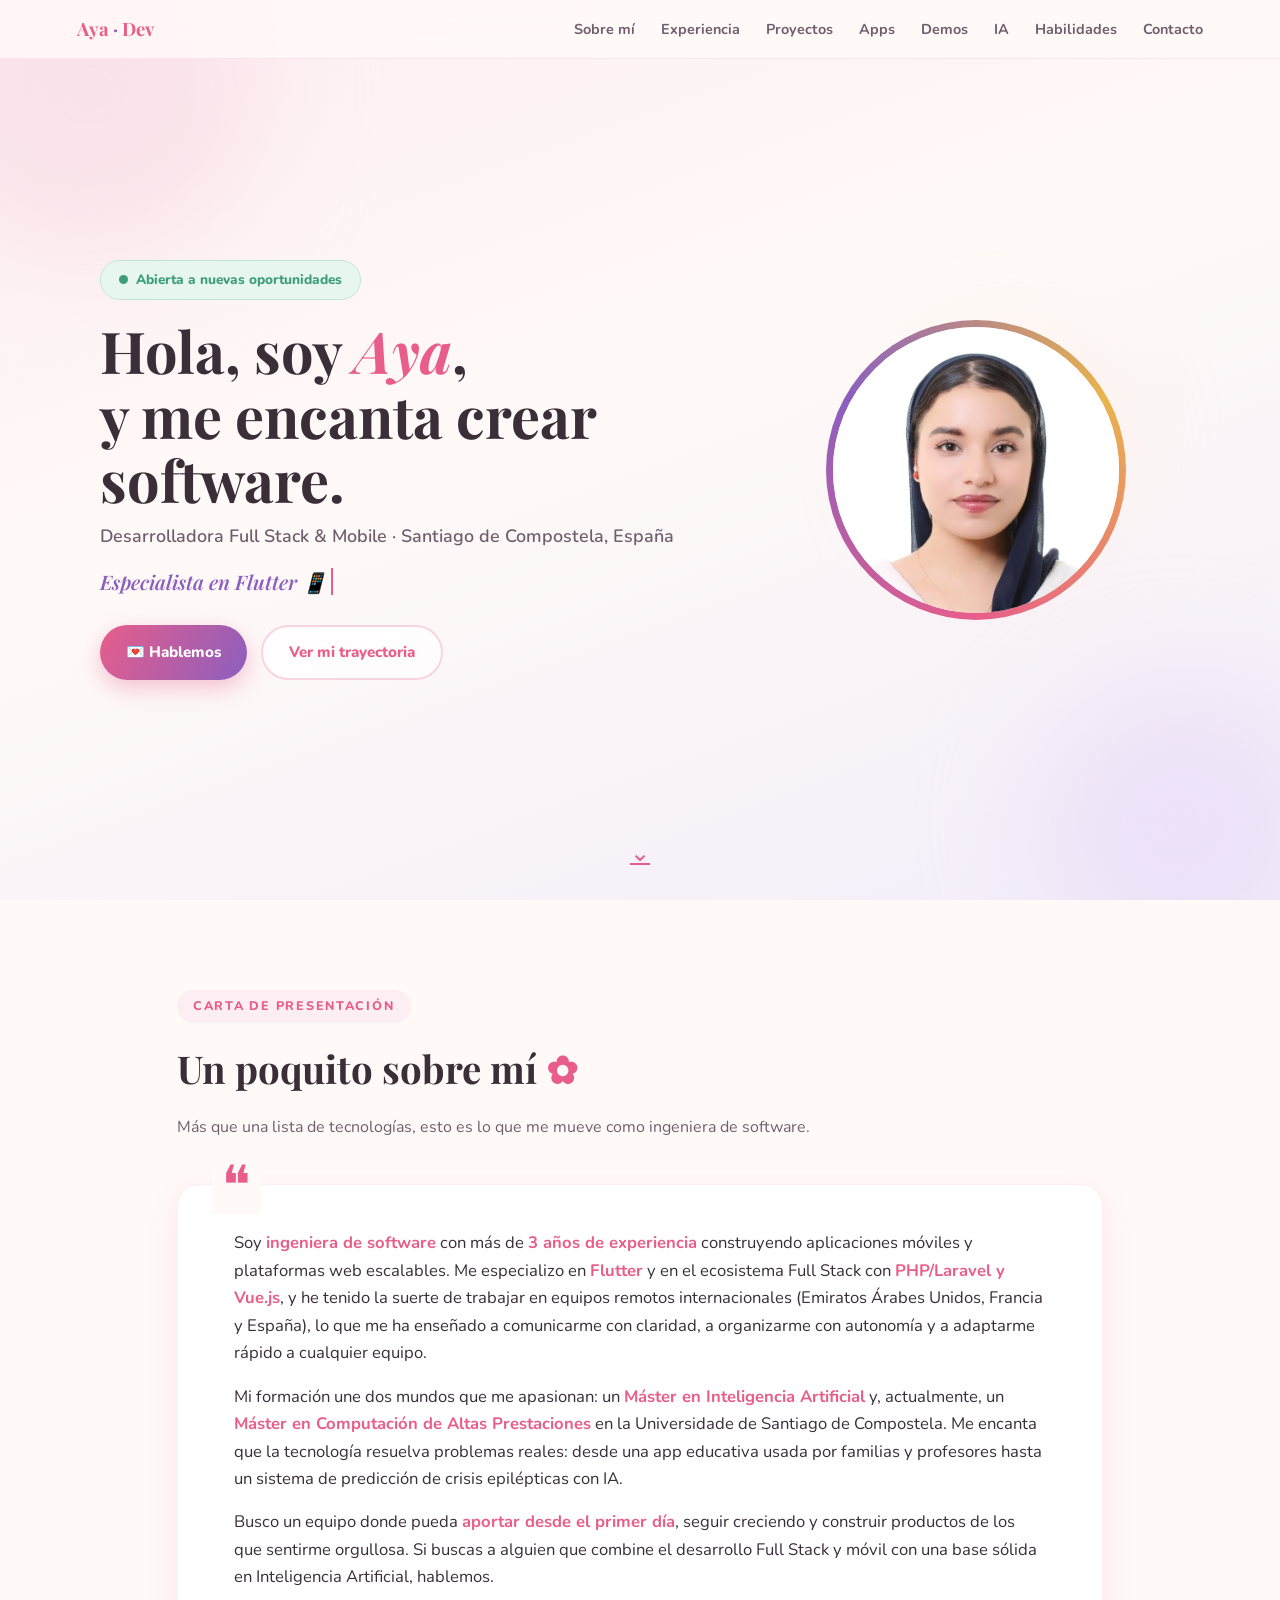
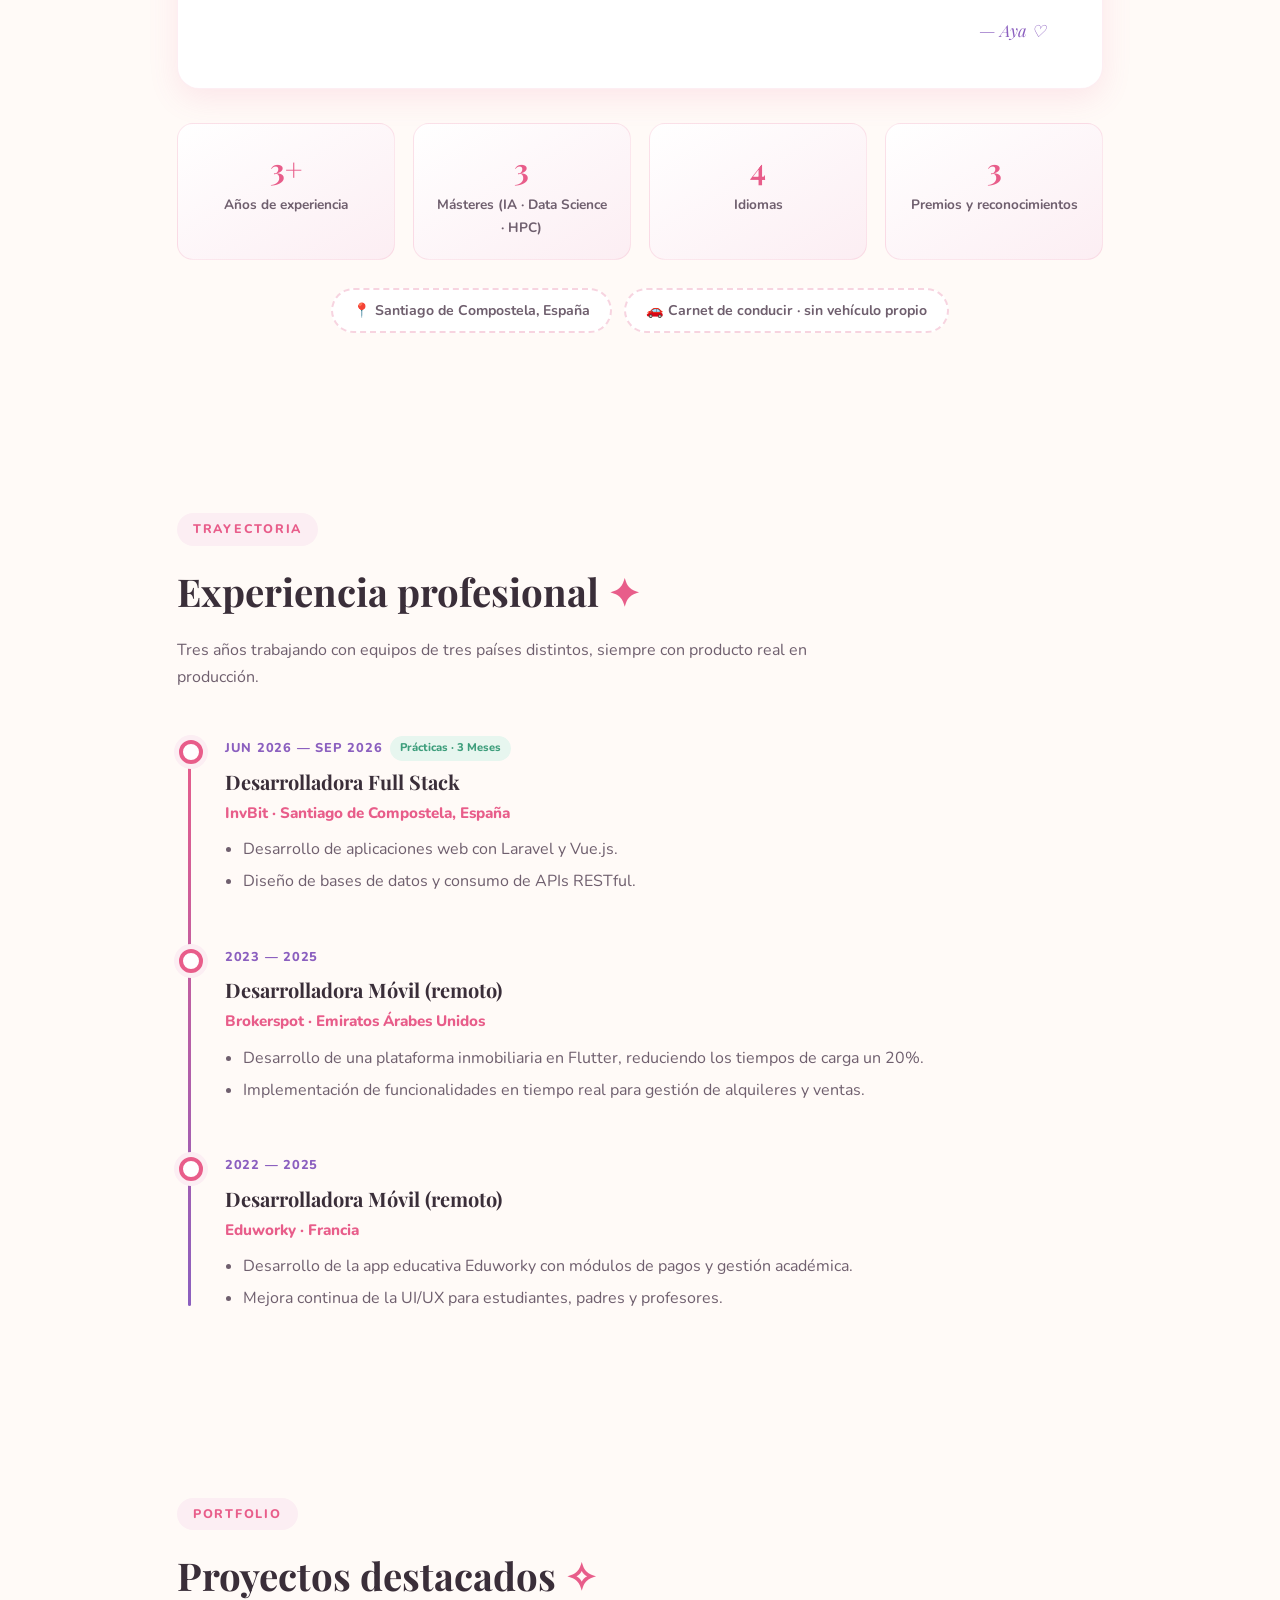
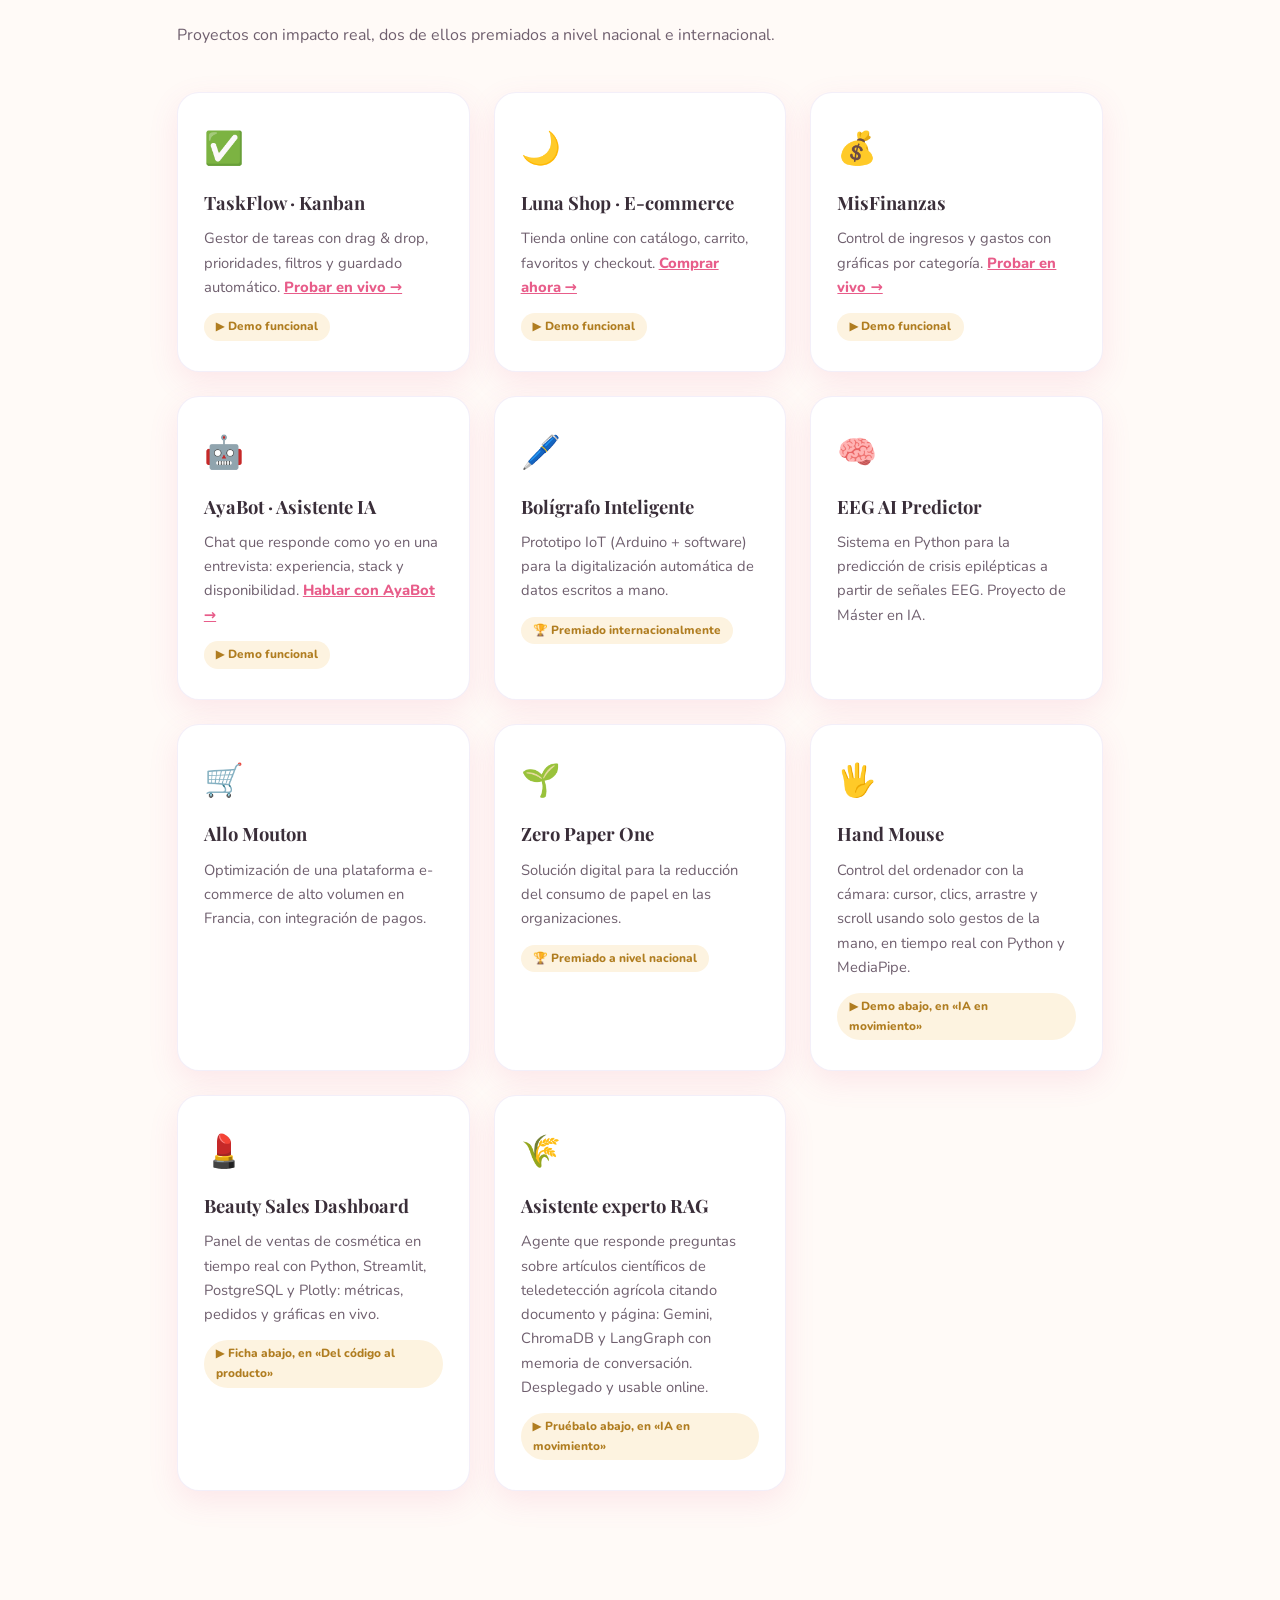
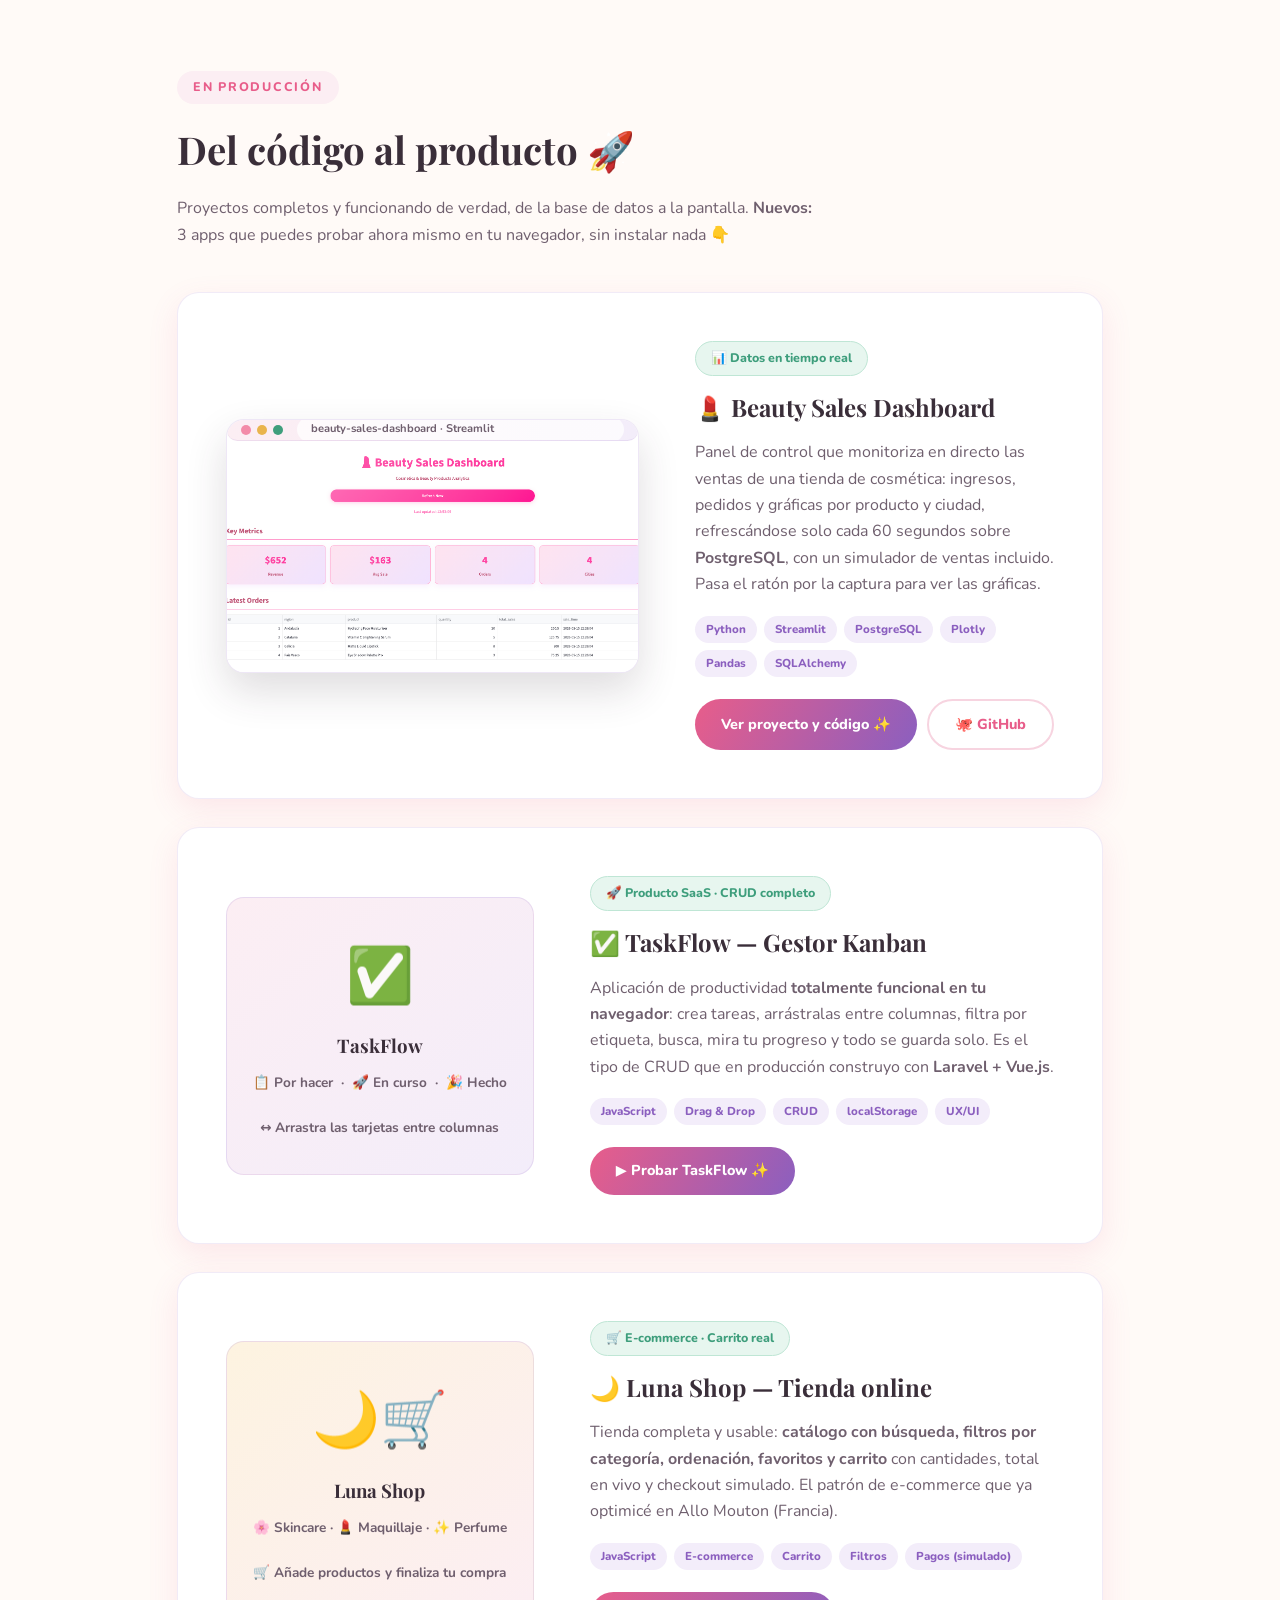
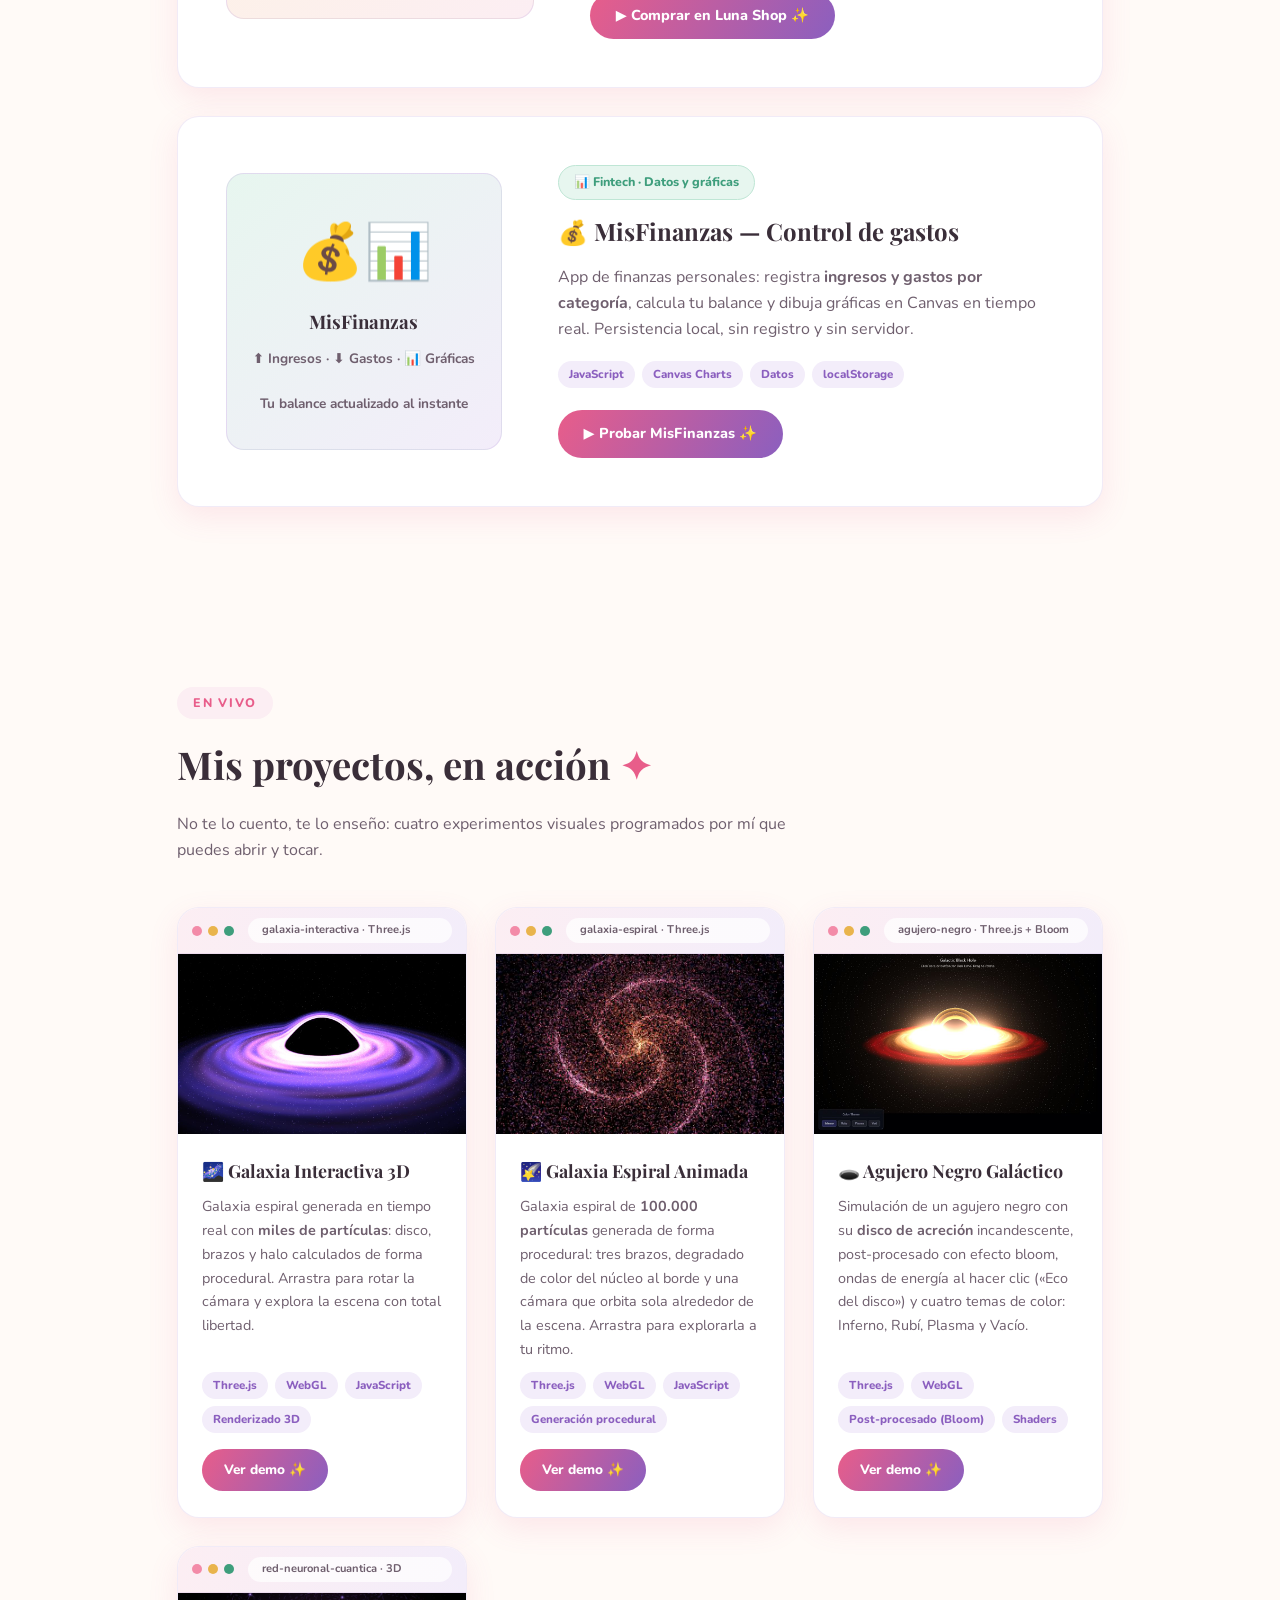
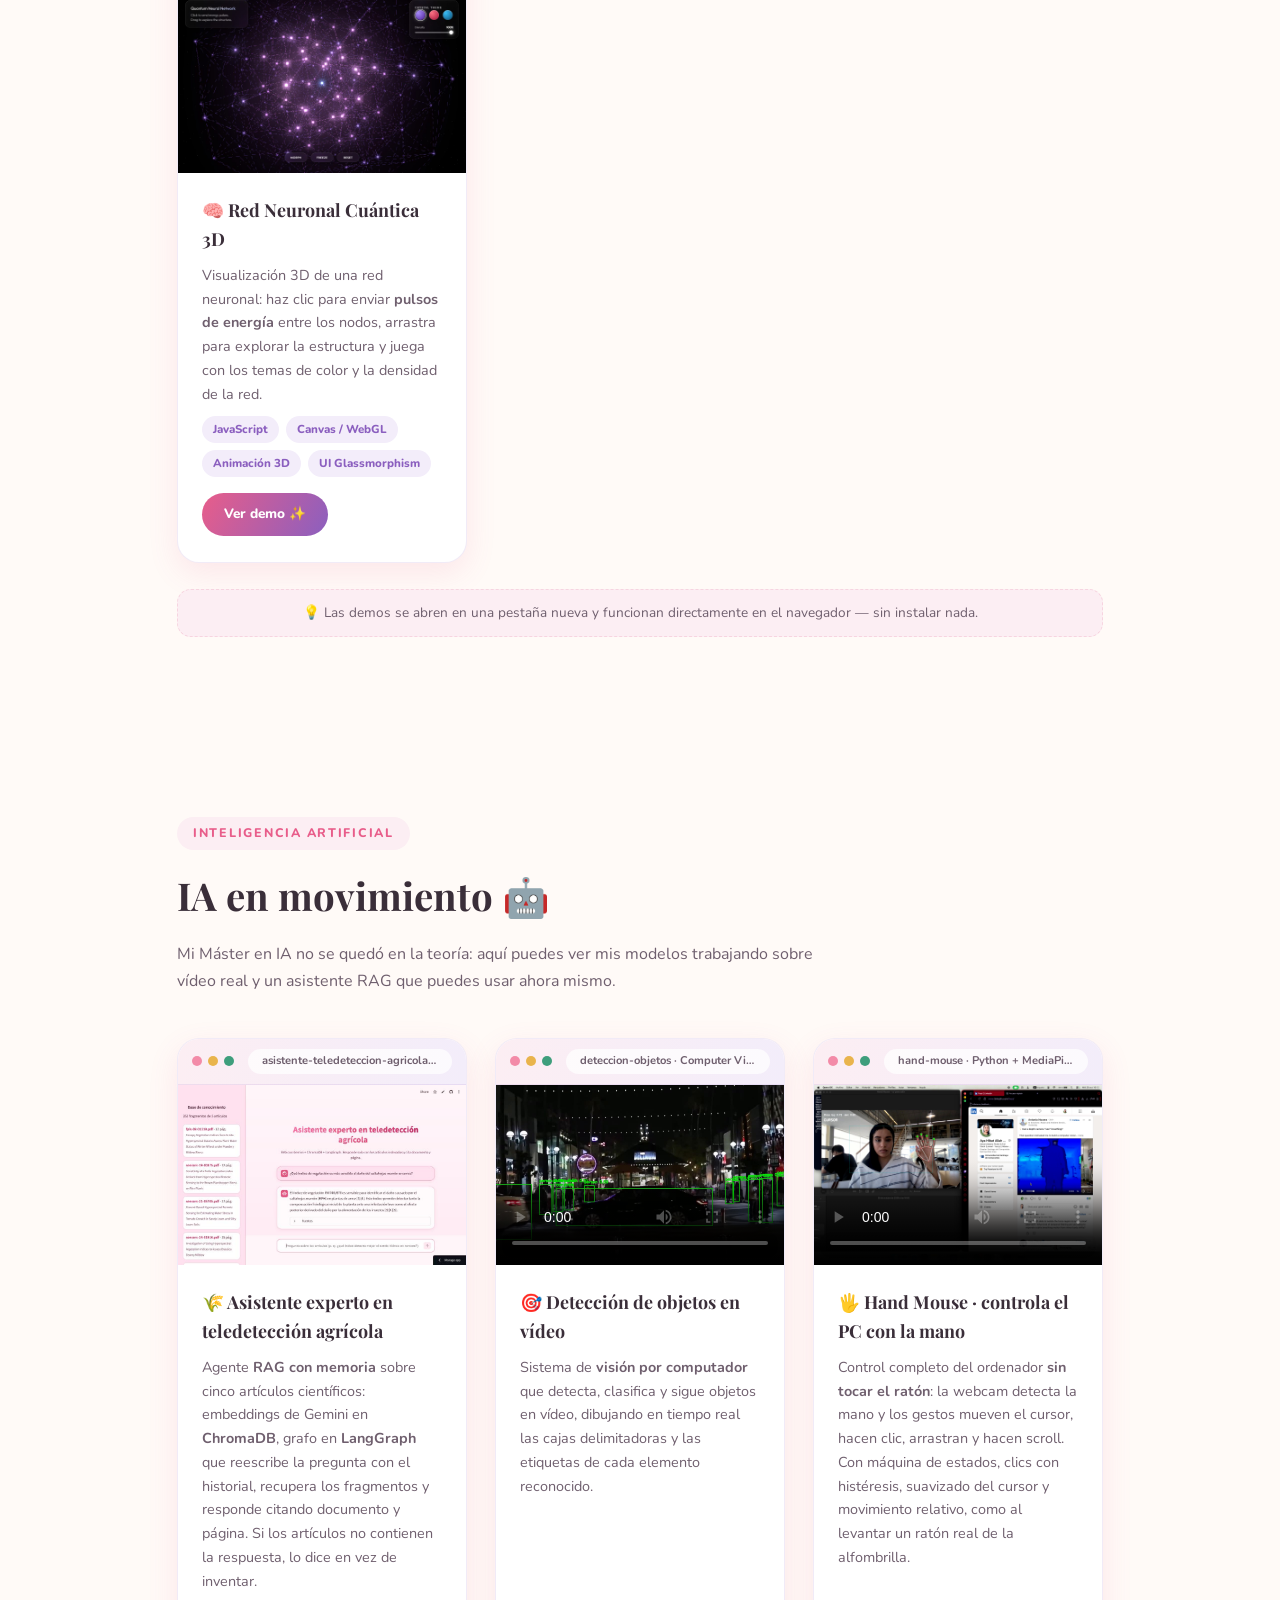
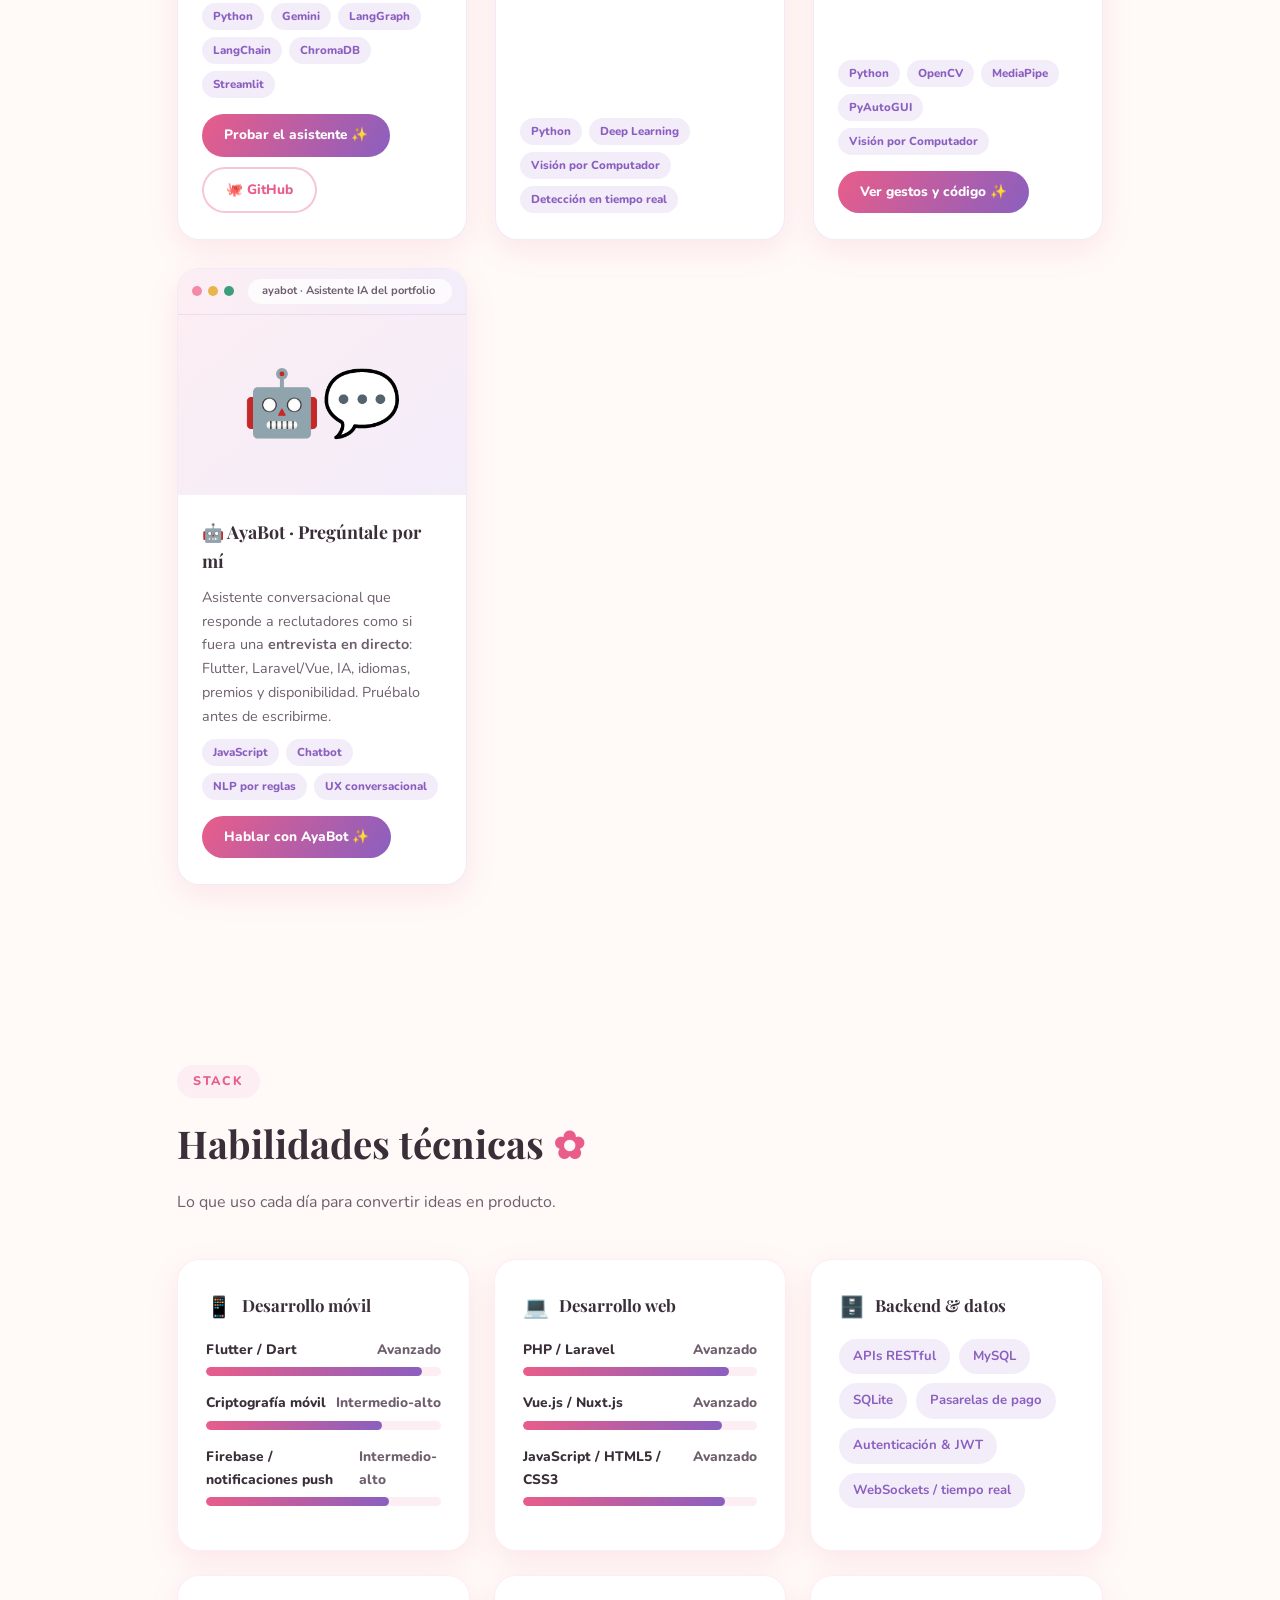
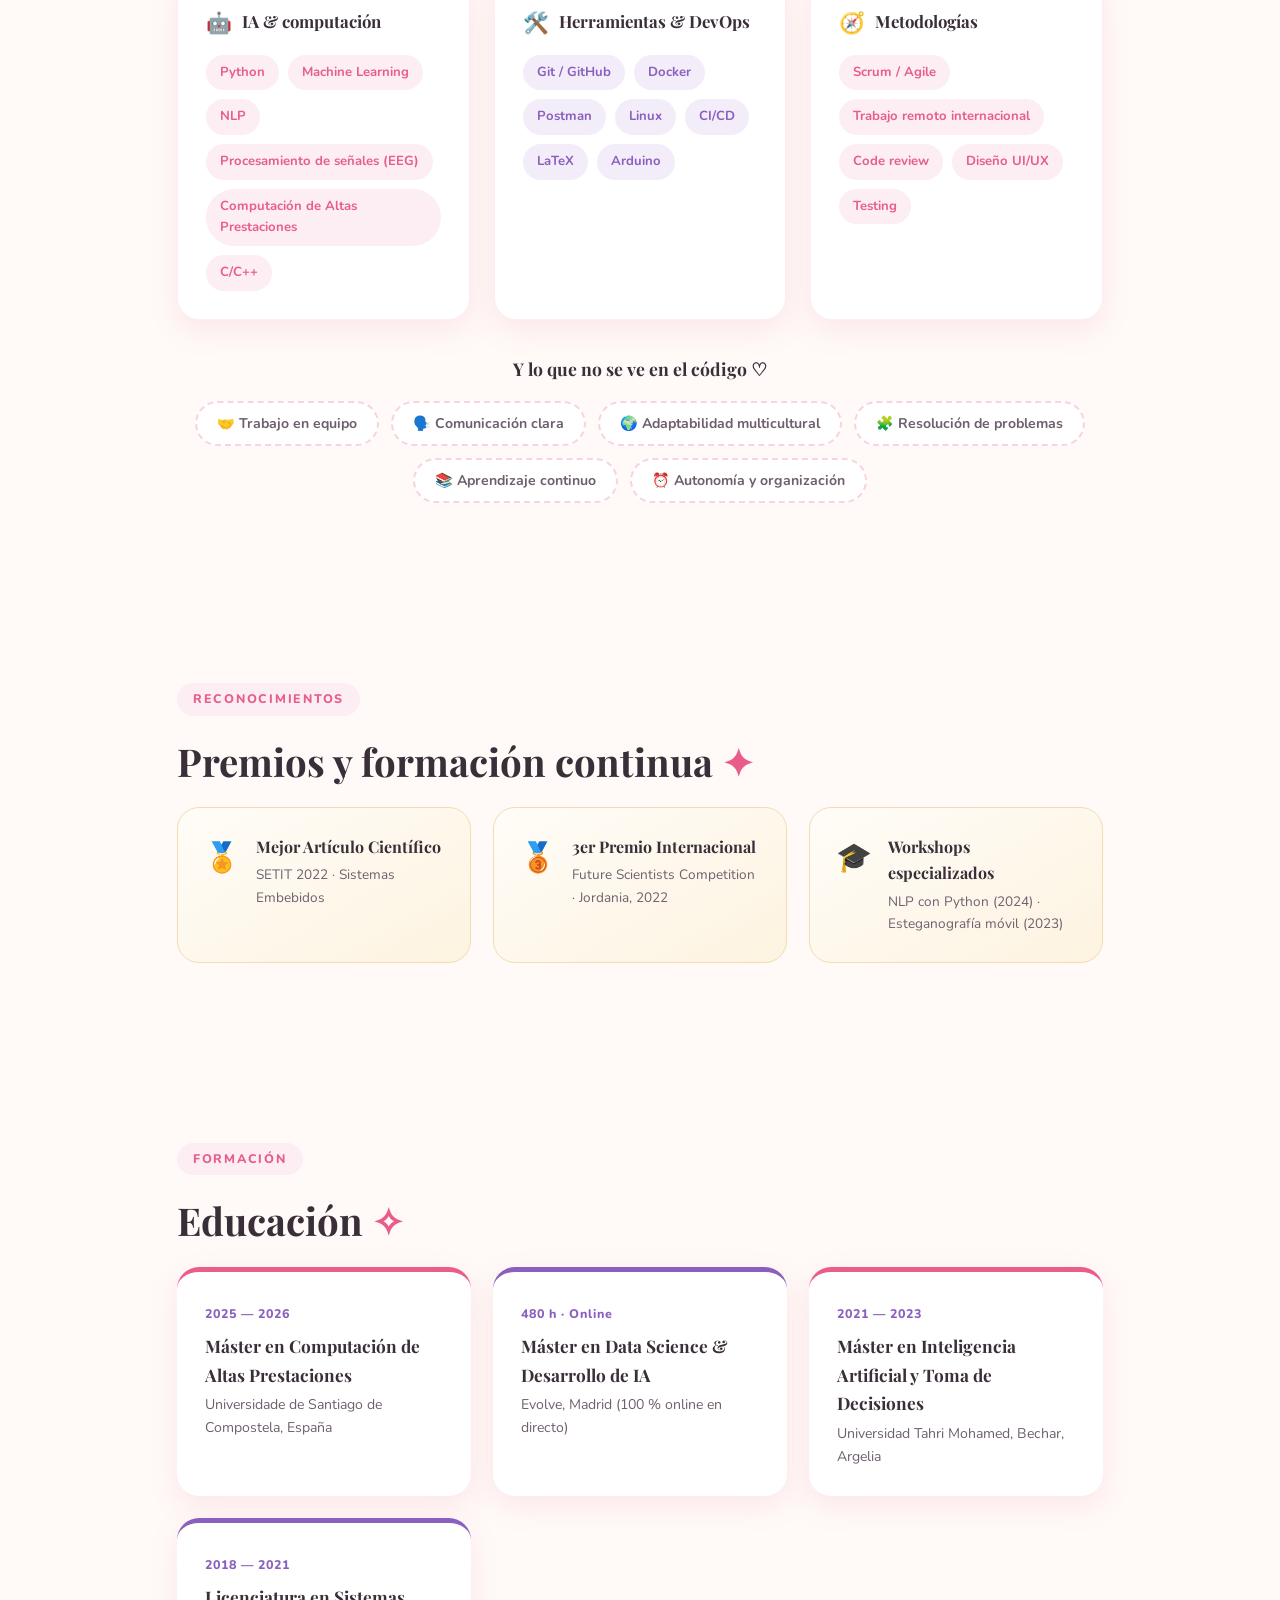
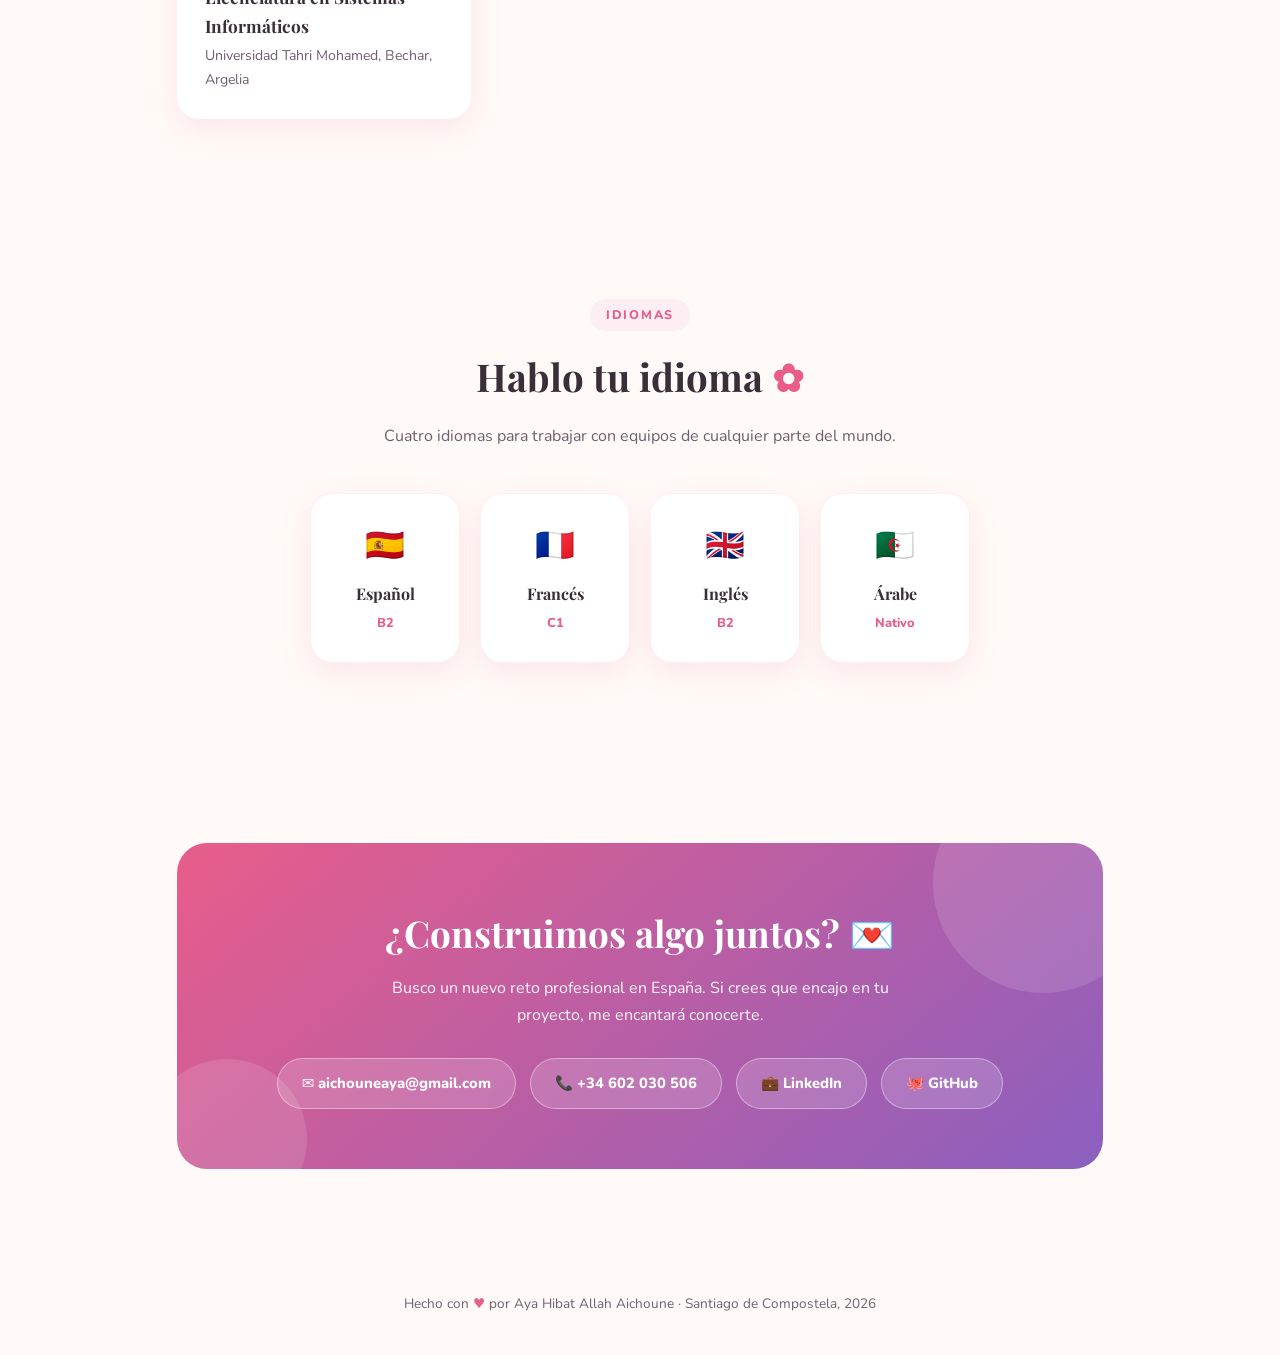
==== commit b486ca6a: "Merge remote-tracking branch 'origin/main' Co-authored-by: Cursor <cursoragent@cursor.com>  # Confli" ====
--- a/index.html
+++ b/index.html
@@ -295,6 +295,11 @@
     transition:transform .25s,box-shadow .25s;
   }
   .demo .btn-demo:hover{transform:translateY(-2px);box-shadow:0 8px 20px rgba(232,93,138,.35)}
+  .demo .acciones{display:flex;flex-wrap:wrap;gap:10px;margin-top:6px}
+  .demo .acciones .btn-demo{margin-top:0}
+  .demo .btn-demo.secundario{background:#fff;color:var(--rosa);border:2px solid rgba(232,93,138,.35)}
+  .demo .btn-demo.secundario:hover{border-color:var(--rosa);box-shadow:none}
+  .demo a.captura{display:block;text-decoration:none}
   .nota-demos{
     margin-top:26px;text-align:center;font-size:.85rem;color:var(--tinta-suave);
     background:var(--rosa-suave);border:1px dashed var(--rosa-medio);
@@ -653,6 +658,12 @@
       <p>Panel de ventas de cosmética en tiempo real con Python, Streamlit, PostgreSQL y Plotly: métricas, pedidos y gráficas en vivo.</p>
       <span class="premio-tag">▶ Ficha abajo, en «Del código al producto»</span>
     </div>
+    <div class="proyecto reveal">
+      <div class="icono">🌾</div>
+      <h3>Asistente experto RAG</h3>
+      <p>Agente que responde preguntas sobre artículos científicos de teledetección agrícola citando documento y página: Gemini, ChromaDB y LangGraph con memoria de conversación. Desplegado y usable online.</p>
+      <span class="premio-tag">▶ Pruébalo abajo, en «IA en movimiento»</span>
+    </div>
   </div>
 </section>
 
@@ -825,10 +836,32 @@
   <div class="reveal">
     <span class="etiqueta">Inteligencia Artificial</span>
     <h2>IA en movimiento <span class="deco">🤖</span></h2>
-    <p class="intro-seccion">Mi Máster en IA no se quedó en la teoría: aquí puedes ver mis modelos trabajando sobre vídeo real.</p>
+    <p class="intro-seccion">Mi Máster en IA no se quedó en la teoría: aquí puedes ver mis modelos trabajando sobre vídeo real y un asistente RAG que puedes usar ahora mismo.</p>
   </div>
 
   <div class="grid-demos">
+    <div class="demo reveal">
+      <div class="barra-nav">
+        <span class="punto-nav"></span><span class="punto-nav"></span><span class="punto-nav"></span>
+        <span class="url-falsa">asistente-teledeteccion-agricola.streamlit.app · Gemini + RAG</span>
+      </div>
+      <a class="captura" href="https://asistente-teledeteccion-agricola.streamlit.app" target="_blank" rel="noopener" aria-label="Abrir el asistente experto en teledetección agrícola">
+        <img src="assets/asistente-rag.jpg" alt="Captura del asistente RAG respondiendo, con citas, qué índice de vegetación detecta el daño del saltahojas marrón en arroz">
+        <div class="velo"><span>Abrir la app ✨</span></div>
+      </a>
+      <div class="cuerpo">
+        <h3>🌾 Asistente experto en teledetección agrícola</h3>
+        <p>Agente <strong>RAG con memoria</strong> sobre cinco artículos científicos: embeddings de Gemini en <strong>ChromaDB</strong>, grafo en <strong>LangGraph</strong> que reescribe la pregunta con el historial, recupera los fragmentos y responde citando documento y página. Si los artículos no contienen la respuesta, lo dice en vez de inventar.</p>
+        <div class="tecnologias">
+          <span>Python</span><span>Gemini</span><span>LangGraph</span><span>LangChain</span><span>ChromaDB</span><span>Streamlit</span>
+        </div>
+        <div class="acciones">
+          <a class="btn-demo" href="https://asistente-teledeteccion-agricola.streamlit.app" target="_blank" rel="noopener">Probar el asistente ✨</a>
+          <a class="btn-demo secundario" href="https://github.com/Aya-Hibat-Allah-Aichoune/proyecto-final-genai" target="_blank" rel="noopener">🐙 GitHub</a>
+        </div>
+      </div>
+    </div>
+
     <div class="demo reveal">
       <div class="barra-nav">
         <span class="punto-nav"></span><span class="punto-nav"></span><span class="punto-nav"></span>
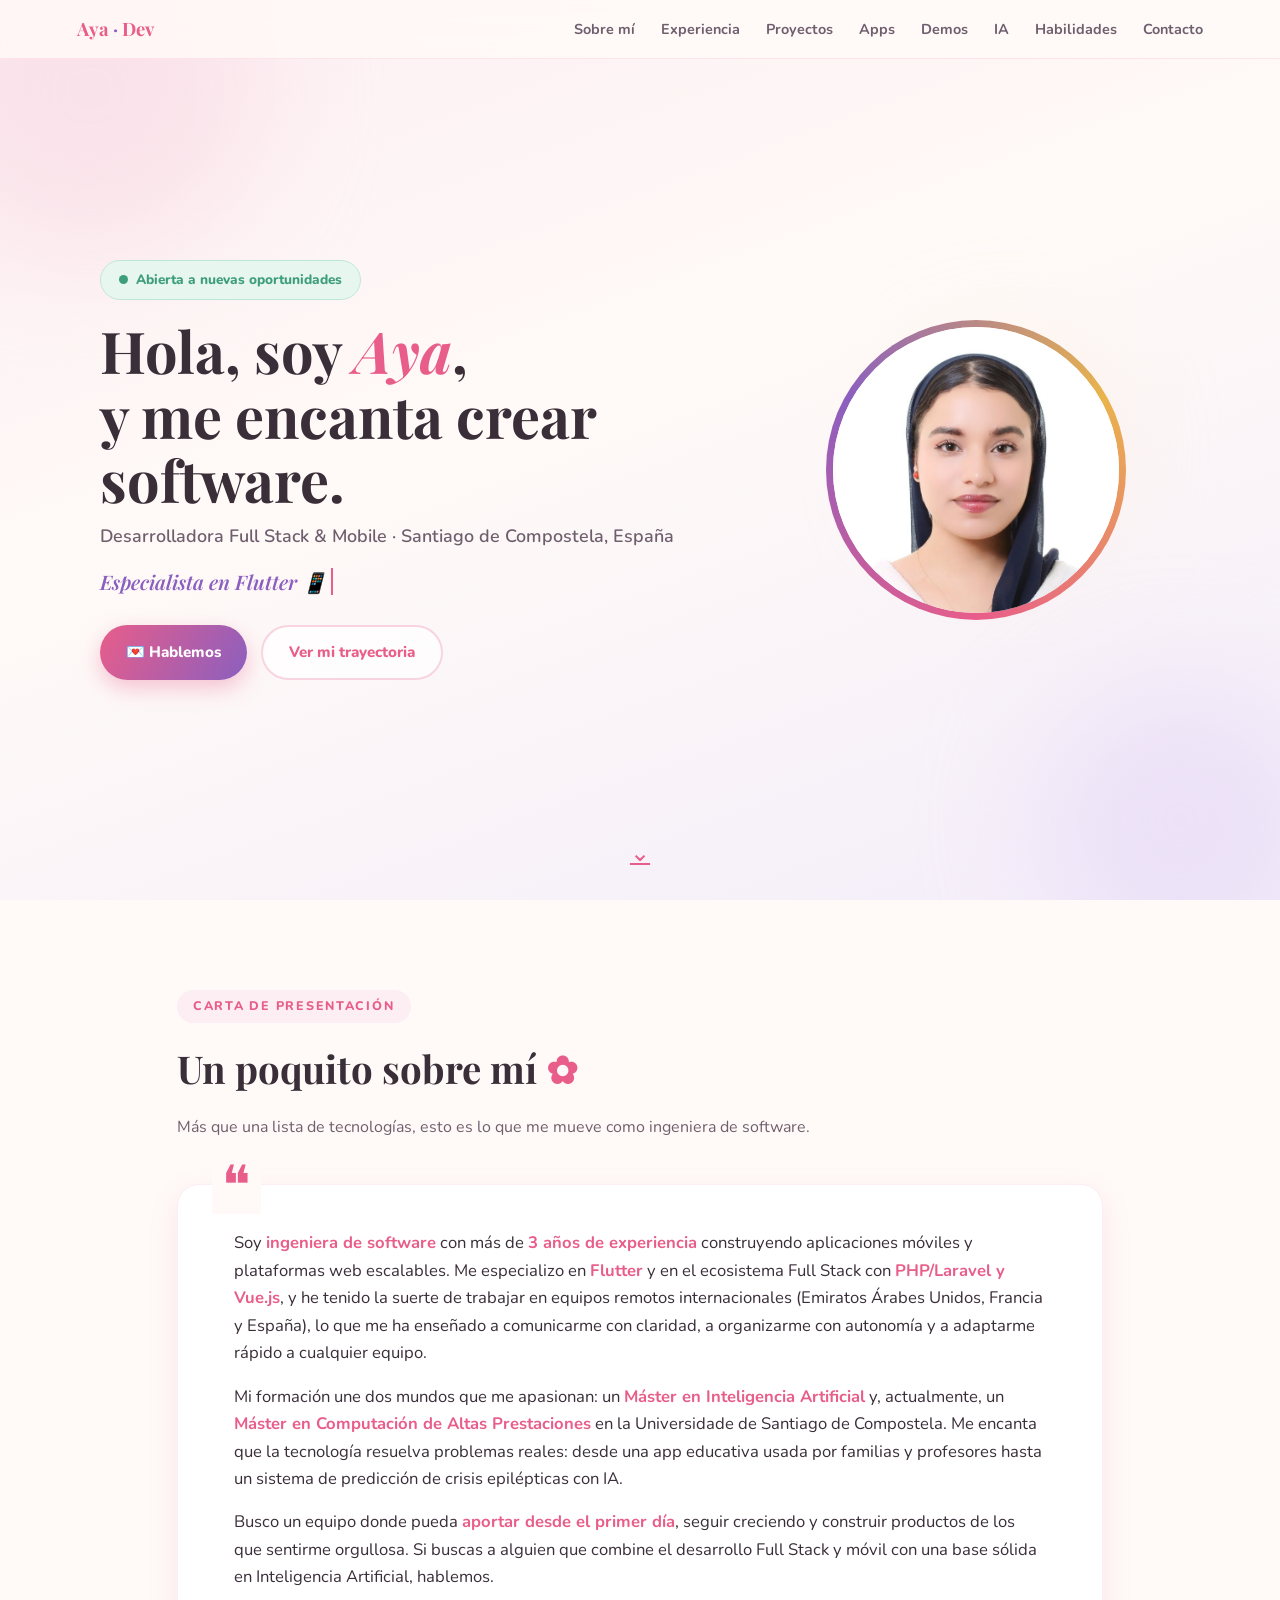
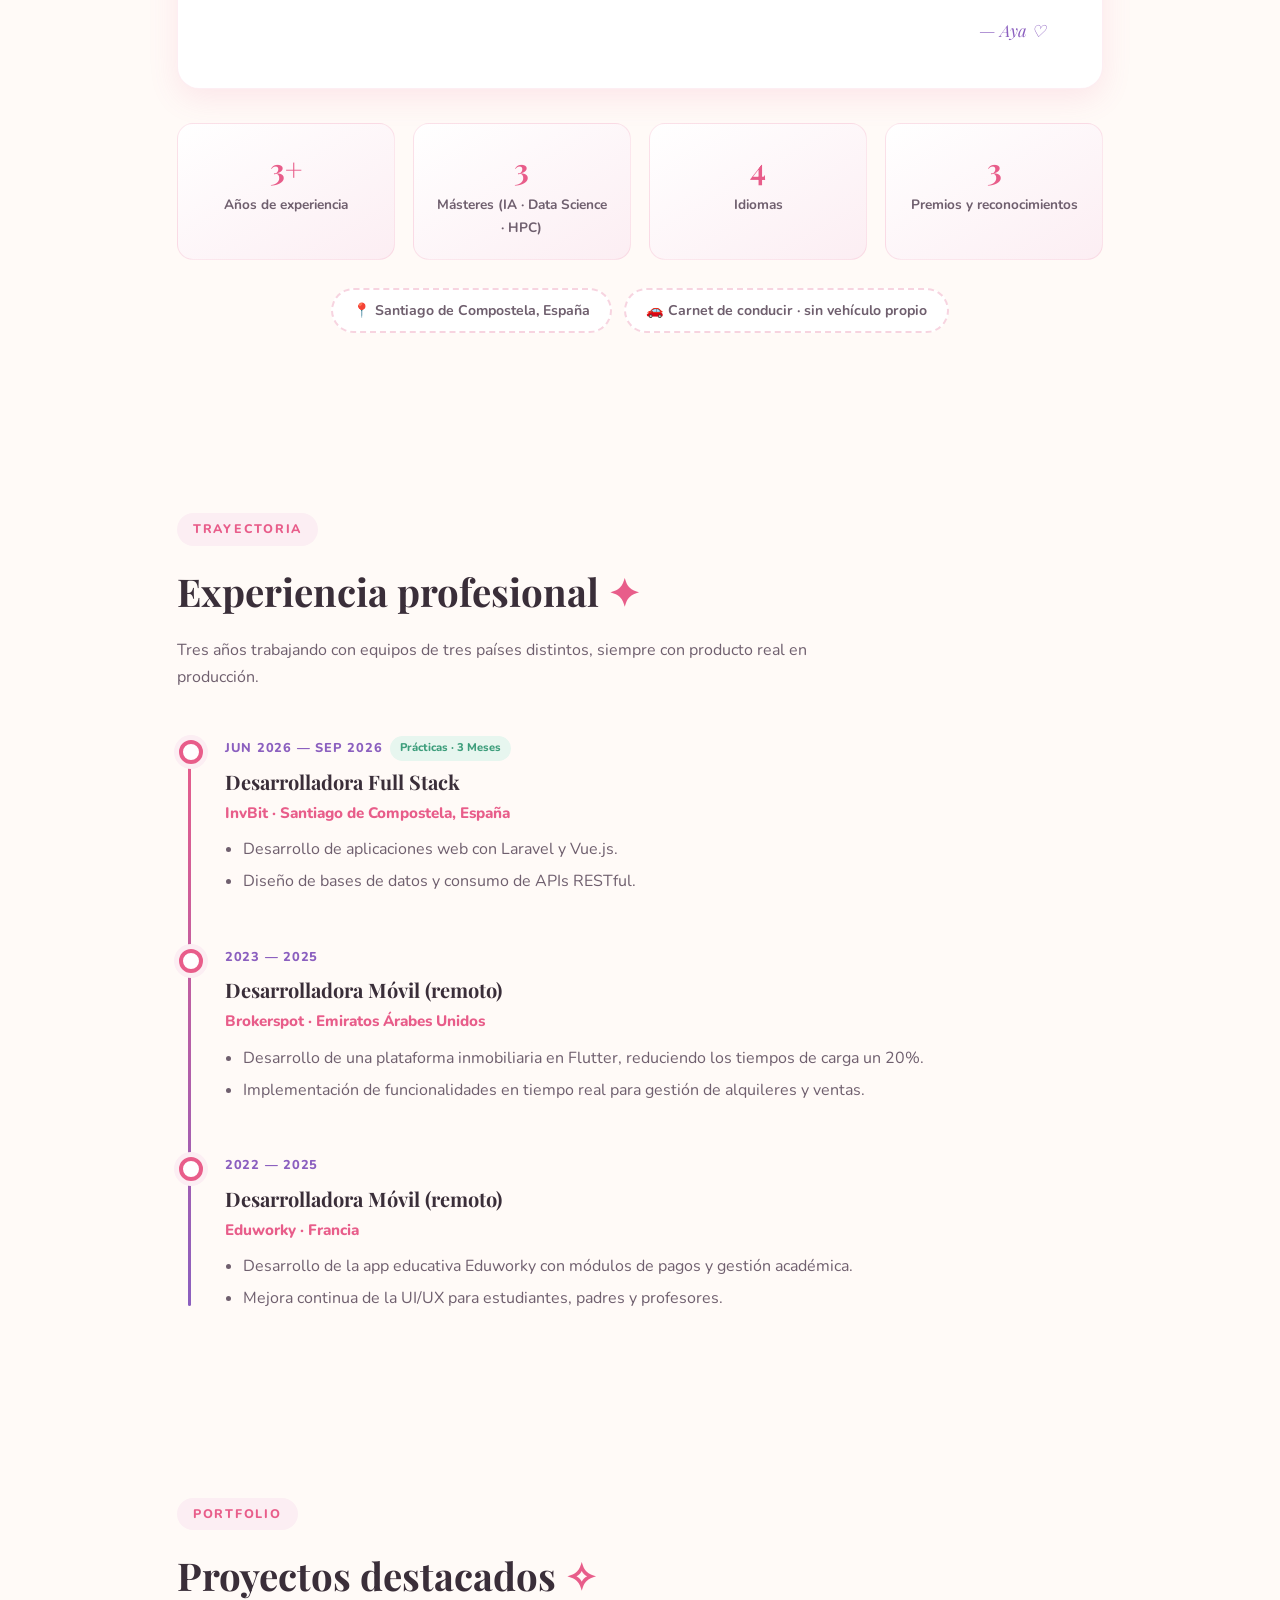
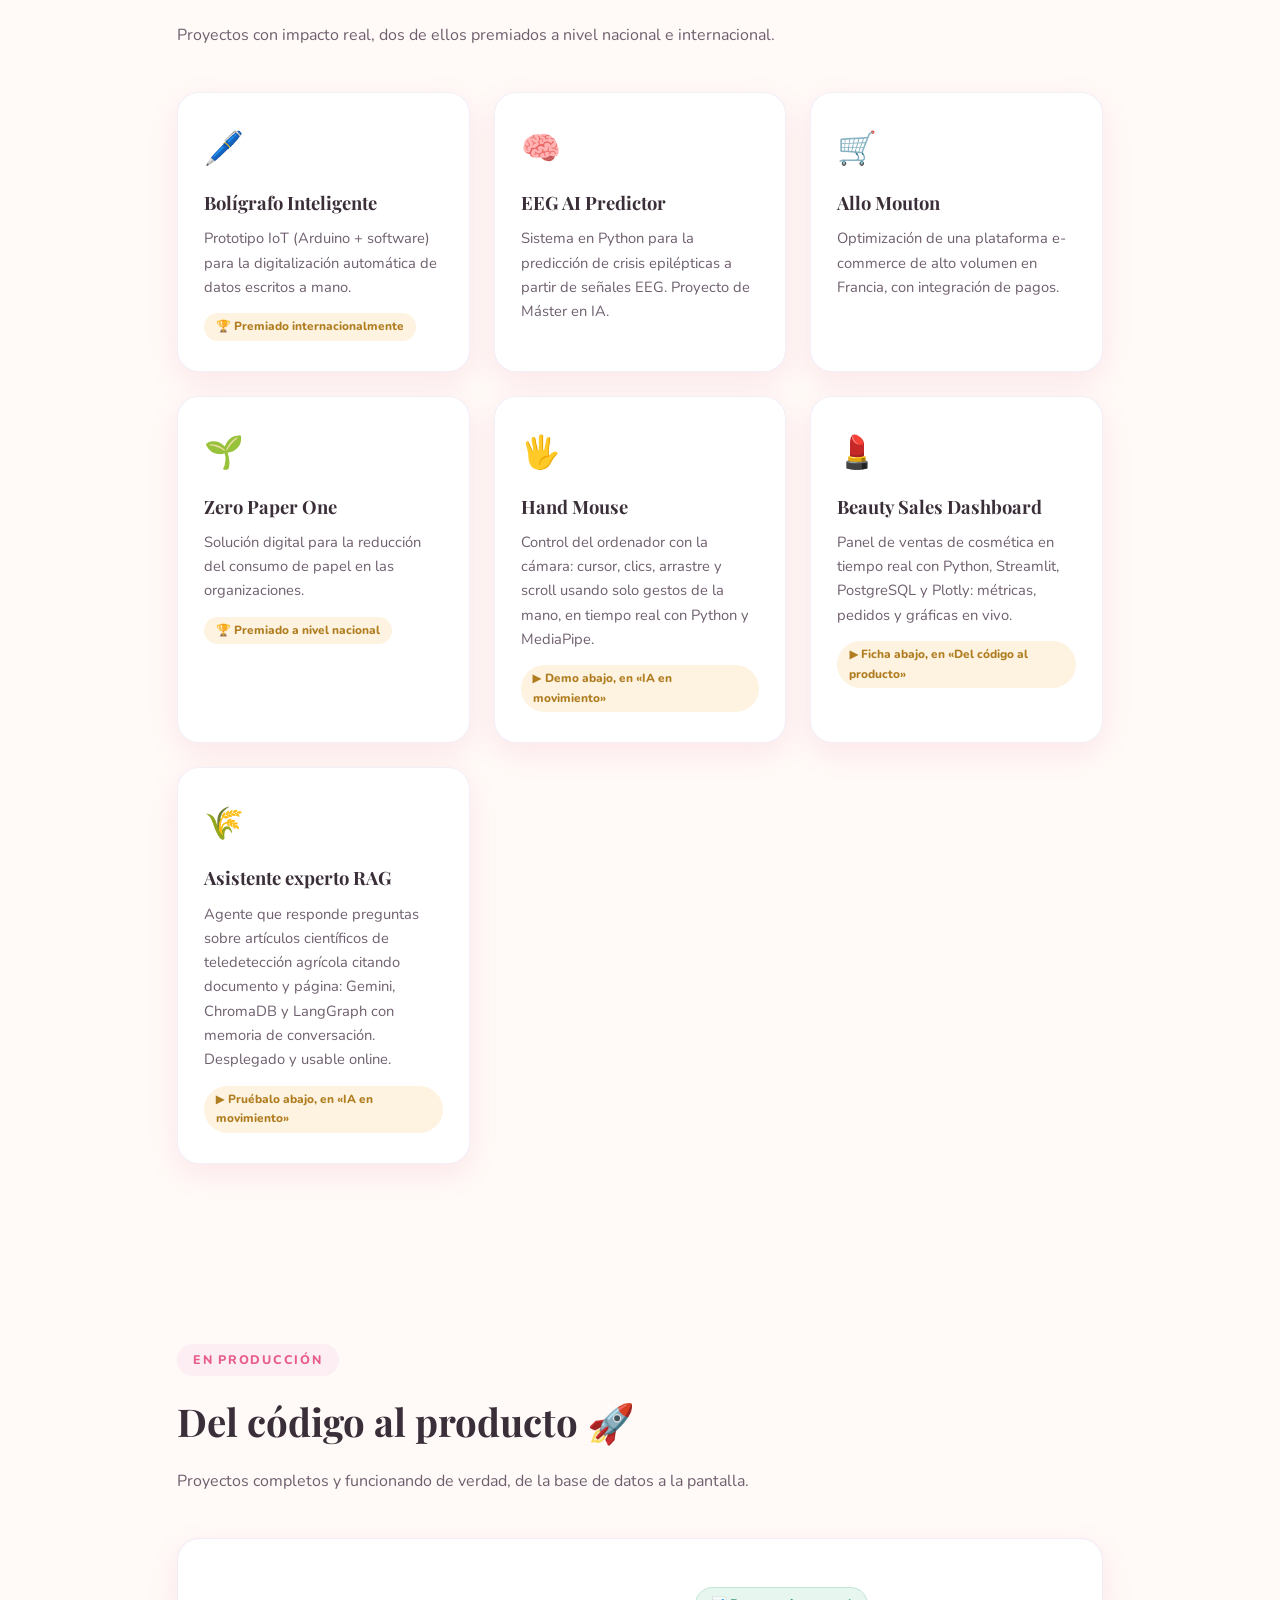
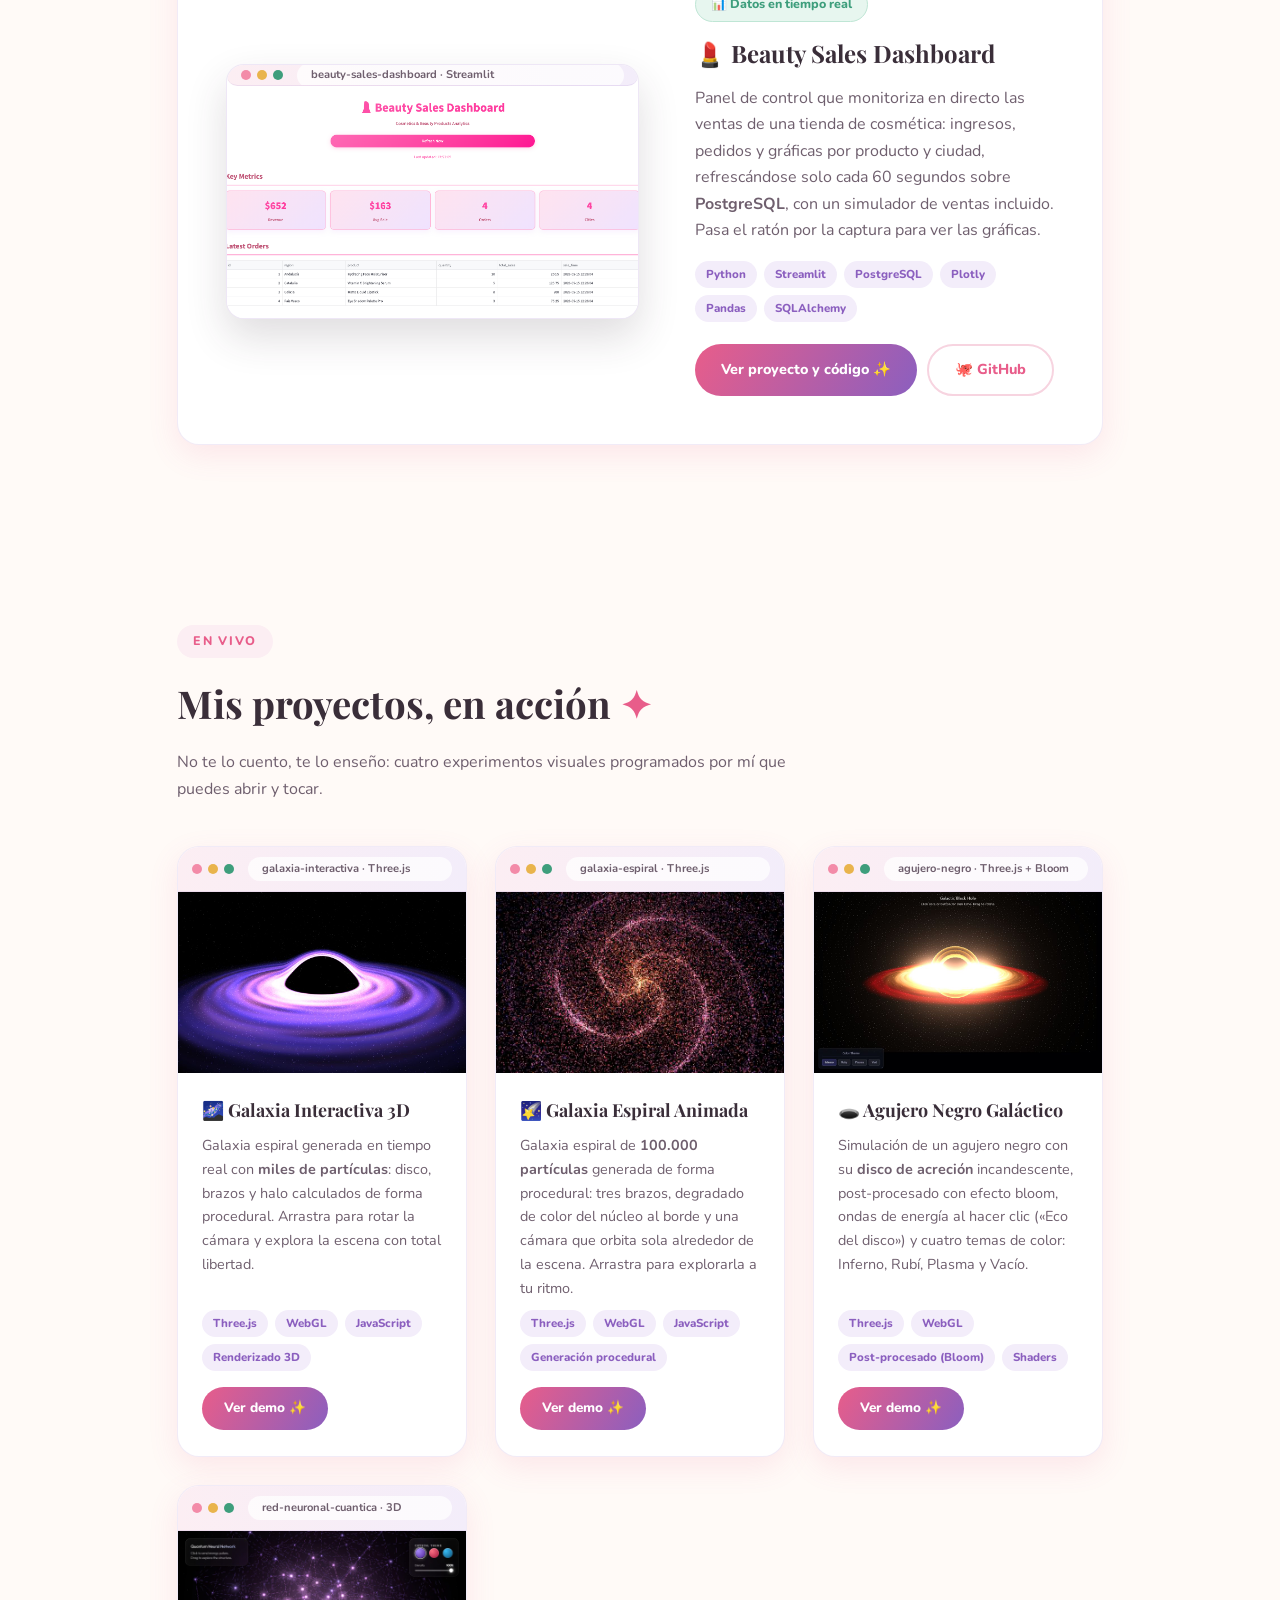
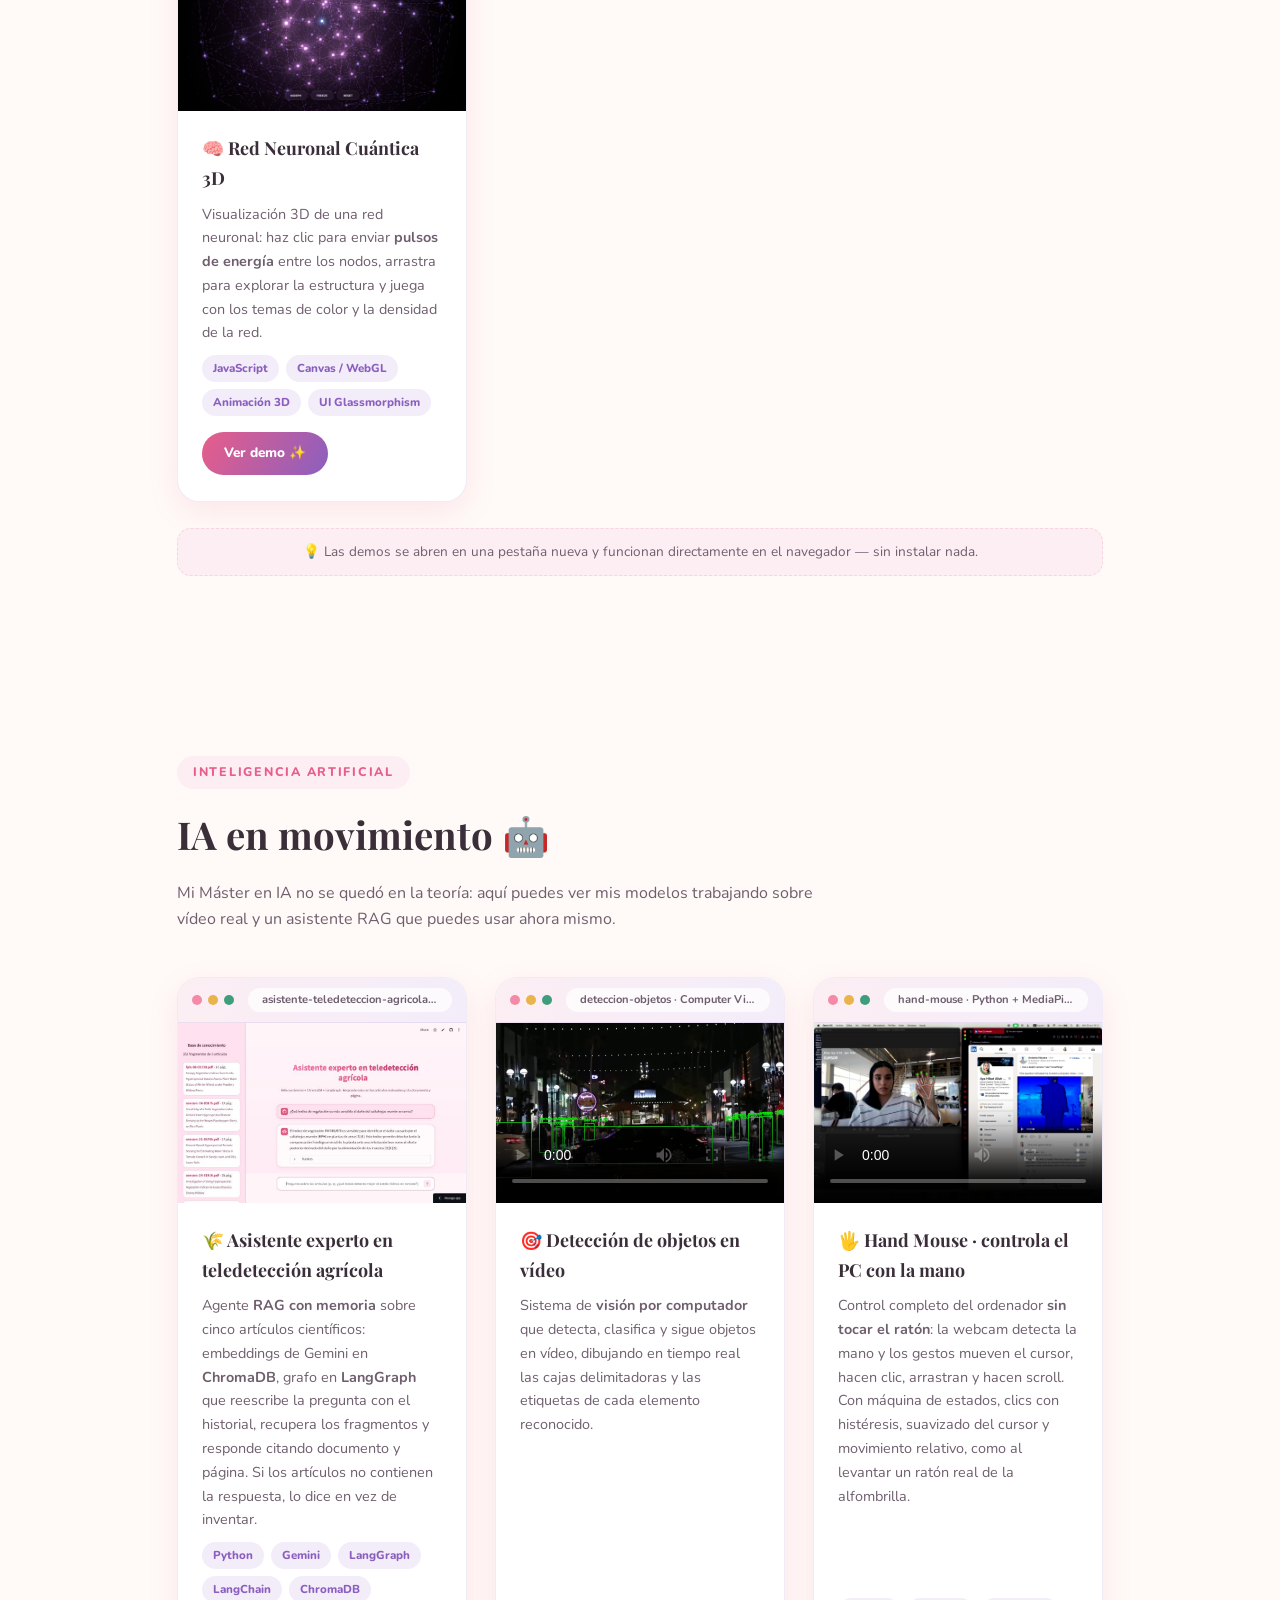
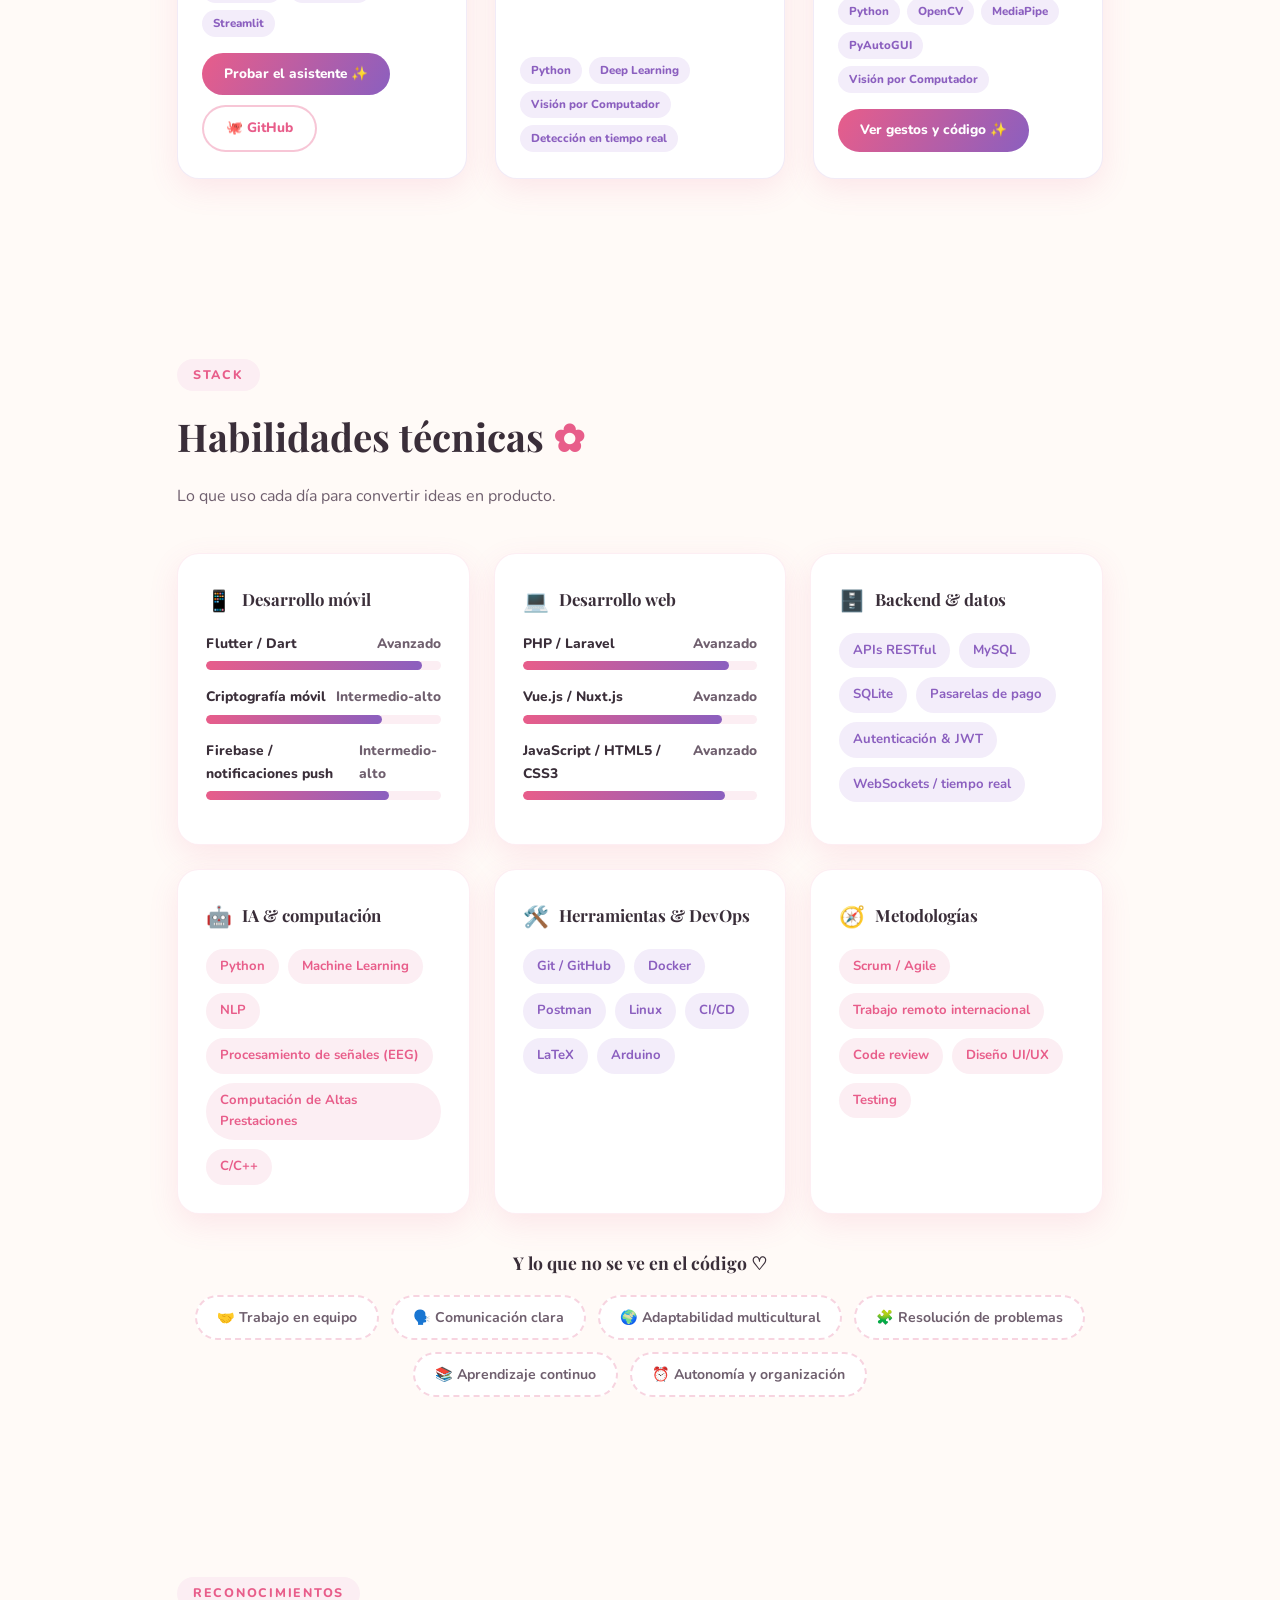
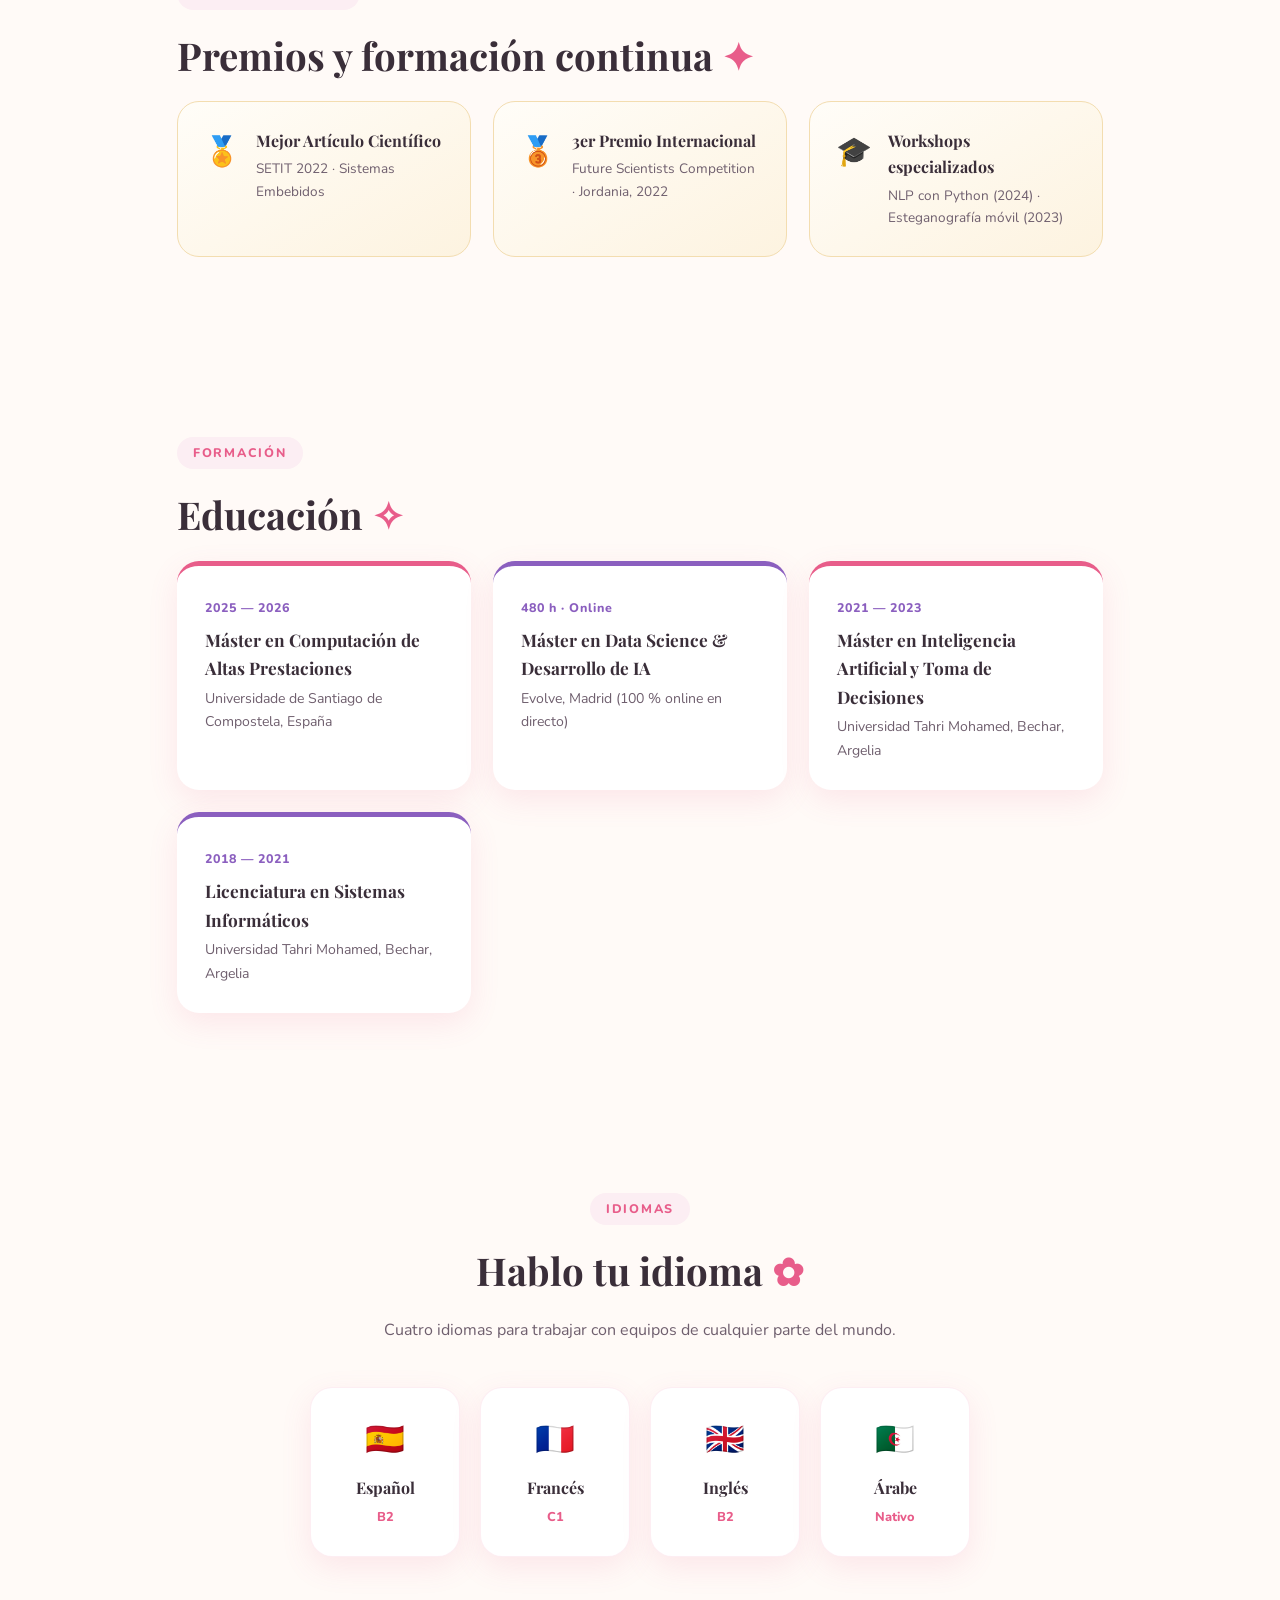
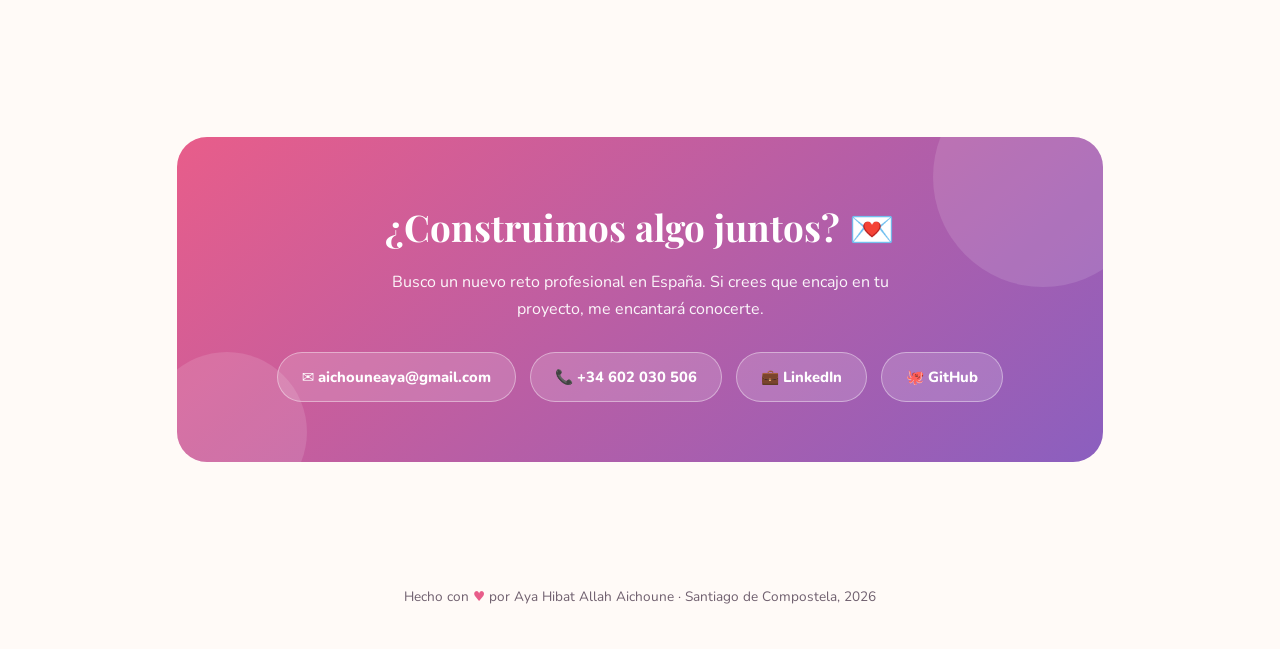
==== commit 77a2b1e4: "Remove TaskFlow, Luna Shop, MisFinanzas and AyaBot projects Co-authored-by: Cursor <cursoragent@curs" ====
--- a/index.html
+++ b/index.html
@@ -1,1123 +1,1041 @@
-<!DOCTYPE html>
-<html lang="es">
-<head>
-<meta charset="UTF-8">
-<meta name="viewport" content="width=device-width, initial-scale=1.0">
-<title>Aya Hibat Allah Aichoune · Desarrolladora Full Stack & Mobile</title>
-<meta name="description" content="Carta de presentación interactiva de Aya Hibat Allah Aichoune, Desarrolladora Full Stack & Mobile (Flutter, Laravel, Vue.js).">
-<link rel="preconnect" href="https://fonts.googleapis.com">
-<link rel="preconnect" href="https://fonts.gstatic.com" crossorigin>
-<link href="https://fonts.googleapis.com/css2?family=Playfair+Display:ital,wght@0,600;0,700;1,600&family=Nunito:wght@400;600;700;800&display=swap" rel="stylesheet">
-<style>
-  :root{
-    --rosa:#e85d8a;
-    --rosa-suave:#fceef3;
-    --rosa-medio:#f7d4e0;
-    --lila:#8b5fbf;
-    --lila-suave:#f3edfa;
-    --tinta:#3a2e39;
-    --tinta-suave:#6f5f6e;
-    --crema:#fffaf7;
-    --blanco:#ffffff;
-    --dorado:#e9b44c;
-    --verde:#3e9e7c;
-    --sombra:0 10px 30px rgba(232,93,138,.12);
-    --radio:22px;
-  }
-  *{margin:0;padding:0;box-sizing:border-box}
-  html{scroll-behavior:smooth}
-  body{
-    font-family:'Nunito',system-ui,sans-serif;
-    background:var(--crema);
-    color:var(--tinta);
-    line-height:1.65;
-    overflow-x:hidden;
-  }
-  h1,h2,h3{font-family:'Playfair Display',Georgia,serif}
-  ::selection{background:var(--rosa-medio)}
-
-  nav{
-    position:fixed;top:0;left:0;right:0;z-index:100;
-    display:flex;align-items:center;justify-content:space-between;
-    padding:14px 6vw;
-    background:rgba(255,250,247,.85);
-    backdrop-filter:blur(12px);
-    border-bottom:1px solid rgba(232,93,138,.12);
-  }
-  nav .logo{font-family:'Playfair Display',serif;font-weight:700;font-size:1.15rem;color:var(--rosa);text-decoration:none}
-  nav .logo span{color:var(--lila)}
-  nav ul{display:flex;gap:26px;list-style:none}
-  nav ul a{color:var(--tinta-suave);text-decoration:none;font-weight:700;font-size:.9rem;transition:color .25s}
-  nav ul a:hover{color:var(--rosa)}
-  .nav-toggle{display:none;background:none;border:none;font-size:1.45rem;color:var(--rosa);cursor:pointer;line-height:1}
-  @media(max-width:760px){
-    nav ul{display:none}
-    .nav-toggle{display:block}
-    nav ul.abierto{
-      display:flex;flex-direction:column;gap:16px;
-      position:absolute;top:calc(100% + 10px);right:6vw;left:6vw;
-      background:rgba(255,250,247,.97);backdrop-filter:blur(12px);
-      border:1px solid rgba(232,93,138,.18);border-radius:18px;
-      padding:22px 24px;box-shadow:var(--sombra);text-align:center;
-    }
-  }
-
-  header{
-    position:relative;
-    min-height:100vh;
-    display:flex;align-items:center;justify-content:center;
-    padding:120px 6vw 80px;
-    background:linear-gradient(160deg,var(--rosa-suave) 0%,var(--crema) 45%,var(--lila-suave) 100%);
-    overflow:hidden;
-  }
-  .blob{position:absolute;border-radius:50%;filter:blur(60px);opacity:.5;animation:flotar 12s ease-in-out infinite}
-  .blob.b1{width:340px;height:340px;background:var(--rosa-medio);top:-80px;left:-80px}
-  .blob.b2{width:280px;height:280px;background:#e3d3f5;bottom:-60px;right:-40px;animation-delay:-4s}
-  .blob.b3{width:180px;height:180px;background:#fde3c8;top:40%;right:14%;animation-delay:-8s}
-  @keyframes flotar{0%,100%{transform:translateY(0) scale(1)}50%{transform:translateY(-30px) scale(1.06)}}
-
-  .sparkle{position:absolute;color:var(--dorado);animation:brillo 3s ease-in-out infinite;font-size:1.1rem;opacity:0}
-  @keyframes brillo{0%,100%{opacity:0;transform:scale(.5) rotate(0deg)}50%{opacity:.9;transform:scale(1.1) rotate(20deg)}}
-
-  .hero-inner{
-    position:relative;z-index:2;
-    display:grid;grid-template-columns:1.2fr .8fr;gap:60px;align-items:center;
-    max-width:1080px;width:100%;
-  }
-  @media(max-width:860px){.hero-inner{grid-template-columns:1fr;text-align:center}}
-
-  .badge-disponible{
-    display:inline-flex;align-items:center;gap:8px;
-    background:#e7f6ef;color:var(--verde);
-    padding:8px 18px;border-radius:999px;
-    font-weight:800;font-size:.85rem;
-    border:1px solid #bfe6d5;
-    animation:aparecer .8s ease both;
-  }
-  .badge-disponible .punto{width:9px;height:9px;border-radius:50%;background:var(--verde);animation:pulso 1.6s infinite}
-  @keyframes pulso{0%{box-shadow:0 0 0 0 rgba(62,158,124,.5)}70%{box-shadow:0 0 0 9px rgba(62,158,124,0)}100%{box-shadow:0 0 0 0 rgba(62,158,124,0)}}
-
-  header h1{
-    font-size:clamp(2.3rem,5.2vw,3.6rem);
-    line-height:1.12;margin:18px 0 10px;
-    animation:aparecer .8s .15s ease both;
-  }
-  header h1 em{font-style:italic;color:var(--rosa)}
-  .subtitulo{
-    font-size:1.12rem;color:var(--tinta-suave);font-weight:600;
-    animation:aparecer .8s .3s ease both;
-  }
-  .typing-wrap{margin:14px 0 26px;min-height:34px;animation:aparecer .8s .4s ease both}
-  .typing{
-    font-family:'Playfair Display',serif;font-style:italic;
-    font-size:1.25rem;color:var(--lila);font-weight:600;
-    border-right:2px solid var(--rosa);padding-right:4px;
-  }
-  .hero-cta{display:flex;gap:14px;flex-wrap:wrap;animation:aparecer .8s .55s ease both}
-  @media(max-width:860px){.hero-cta{justify-content:center}}
-  .btn{
-    display:inline-flex;align-items:center;gap:8px;
-    padding:13px 26px;border-radius:999px;
-    font-weight:800;font-size:.95rem;text-decoration:none;
-    transition:transform .25s,box-shadow .25s;
-  }
-  .btn:hover{transform:translateY(-3px)}
-  .btn-rosa{background:linear-gradient(120deg,var(--rosa),var(--lila));color:#fff;box-shadow:0 8px 22px rgba(232,93,138,.35)}
-  .btn-rosa:hover{box-shadow:0 12px 28px rgba(139,95,191,.4)}
-  .btn-borde{border:2px solid var(--rosa-medio);color:var(--rosa);background:rgba(255,255,255,.7)}
-  .btn-borde:hover{border-color:var(--rosa)}
-
-  .hero-foto{position:relative;display:flex;justify-content:center;animation:aparecer 1s .3s ease both}
-  .aro{
-    width:min(300px,64vw);aspect-ratio:1;border-radius:50%;
-    background:conic-gradient(from 180deg,var(--rosa),var(--lila),var(--dorado),var(--rosa));
-    padding:7px;animation:girar 14s linear infinite;
-  }
-  @keyframes girar{to{transform:rotate(360deg)}}
-  .foto-int{
-    width:100%;height:100%;border-radius:50%;
-    overflow:hidden;
-    background:#fff;
-    animation:girar 14s linear infinite reverse;
-  }
-  .foto-int img{
-    width:100%;height:100%;
-    object-fit:cover;
-    object-position:center 41%;
-    display:block;
-  }
-
-  .scroll-hint{position:absolute;bottom:26px;left:50%;transform:translateX(-50%);color:var(--rosa);font-size:1.5rem;animation:bajar 1.8s infinite;z-index:2}
-  @keyframes bajar{0%,100%{transform:translate(-50%,0);opacity:.5}50%{transform:translate(-50%,10px);opacity:1}}
-
-  @keyframes aparecer{from{opacity:0;transform:translateY(24px)}to{opacity:1;transform:translateY(0)}}
-
-  section{padding:90px 6vw;max-width:1080px;margin:0 auto}
-  .etiqueta{
-    display:inline-block;background:var(--rosa-suave);color:var(--rosa);
-    font-weight:800;font-size:.78rem;letter-spacing:.14em;text-transform:uppercase;
-    padding:6px 16px;border-radius:999px;margin-bottom:14px;
-  }
-  section h2{font-size:clamp(1.7rem,3.4vw,2.4rem);margin-bottom:14px}
-  section h2 .deco{color:var(--rosa)}
-  .intro-seccion{color:var(--tinta-suave);max-width:640px;margin-bottom:44px}
-
-  .reveal{opacity:0;transform:translateY(36px);transition:opacity .8s ease,transform .8s ease}
-  .reveal.visible{opacity:1;transform:translateY(0)}
-
-  .carta{
-    background:var(--blanco);border-radius:var(--radio);
-    padding:44px clamp(24px,5vw,56px);
-    box-shadow:var(--sombra);
-    border:1px solid rgba(232,93,138,.1);
-    position:relative;
-  }
-  .carta::before{
-    content:'❝';position:absolute;top:-26px;left:34px;
-    font-size:3.4rem;color:var(--rosa);
-    background:var(--crema);padding:0 10px;line-height:1;
-  }
-  .carta p{margin-bottom:16px;font-size:1.04rem}
-  .carta p:last-of-type{margin-bottom:0}
-  .carta strong{color:var(--rosa)}
-  .firma{margin-top:26px;text-align:right;font-family:'Playfair Display',serif;font-style:italic;font-size:1.3rem;color:var(--lila)}
-
-  .datos-rapidos{display:grid;grid-template-columns:repeat(auto-fit,minmax(190px,1fr));gap:18px;margin-top:34px}
-  .dato{
-    background:linear-gradient(150deg,#fff,var(--rosa-suave));
-    border:1px solid rgba(232,93,138,.14);
-    border-radius:16px;padding:20px;text-align:center;
-    transition:transform .3s,box-shadow .3s;
-  }
-  .dato:hover{transform:translateY(-6px);box-shadow:var(--sombra)}
-  .dato .num{font-family:'Playfair Display',serif;font-size:1.9rem;font-weight:700;color:var(--rosa)}
-  .dato .txt{font-size:.85rem;color:var(--tinta-suave);font-weight:700}
-  .info-extra{display:flex;flex-wrap:wrap;gap:12px;justify-content:center;margin-top:28px}
-
-  .timeline{position:relative;margin-top:10px}
-  .timeline::before{
-    content:'';position:absolute;left:11px;top:6px;bottom:6px;width:3px;
-    background:linear-gradient(var(--rosa),var(--lila));border-radius:3px;
-  }
-  .hito{position:relative;padding:0 0 42px 48px}
-  .hito:last-child{padding-bottom:0}
-  .hito::before{
-    content:'';position:absolute;left:2px;top:6px;
-    width:16px;height:16px;border-radius:50%;
-    background:#fff;border:4px solid var(--rosa);
-    box-shadow:0 0 0 5px var(--rosa-suave);
-  }
-  .hito .fecha{font-size:.8rem;font-weight:800;color:var(--lila);letter-spacing:.06em;text-transform:uppercase}
-  .hito h3{font-size:1.25rem;margin:4px 0 2px}
-  .hito .empresa{color:var(--rosa);font-weight:800;font-size:.95rem}
-  .hito ul{margin:10px 0 0 18px;color:var(--tinta-suave)}
-  .hito ul li{margin-bottom:6px}
-  .chip-actual{
-    display:inline-block;margin-left:8px;background:#e7f6ef;color:var(--verde);
-    font-size:.7rem;font-weight:800;padding:3px 10px;border-radius:999px;vertical-align:middle;
-  }
-
-  .grid-proyectos{display:grid;grid-template-columns:repeat(auto-fit,minmax(250px,1fr));gap:24px}
-  .proyecto{
-    background:var(--blanco);border-radius:var(--radio);padding:30px 26px;
-    box-shadow:var(--sombra);border:1px solid rgba(139,95,191,.1);
-    transition:transform .3s,box-shadow .3s;position:relative;overflow:hidden;
-  }
-  .proyecto::after{
-    content:'';position:absolute;top:0;left:0;right:0;height:5px;
-    background:linear-gradient(90deg,var(--rosa),var(--lila));
-    transform:scaleX(0);transform-origin:left;transition:transform .4s;
-  }
-  .proyecto:hover{transform:translateY(-8px);box-shadow:0 18px 40px rgba(139,95,191,.18)}
-  .proyecto:hover::after{transform:scaleX(1)}
-  .proyecto .icono{font-size:2rem;margin-bottom:12px}
-  .proyecto h3{font-size:1.15rem;margin-bottom:8px}
-  .proyecto p{font-size:.92rem;color:var(--tinta-suave)}
-  .premio-tag{
-    display:inline-block;margin-top:14px;background:#fdf3e0;color:#b07d20;
-    font-size:.74rem;font-weight:800;padding:4px 12px;border-radius:999px;
-  }
-
-  .grid-demos{display:grid;grid-template-columns:repeat(auto-fit,minmax(290px,1fr));gap:28px}
-  .demo{
-    background:var(--blanco);border-radius:var(--radio);
-    box-shadow:var(--sombra);border:1px solid rgba(139,95,191,.12);
-    overflow:hidden;display:flex;flex-direction:column;
-    transition:transform .35s,box-shadow .35s;
-  }
-  .demo:hover{transform:translateY(-8px);box-shadow:0 20px 44px rgba(139,95,191,.22)}
-  .demo .barra-nav{
-    display:flex;align-items:center;gap:6px;
-    background:linear-gradient(90deg,var(--rosa-suave),var(--lila-suave));
-    padding:10px 14px;border-bottom:1px solid rgba(139,95,191,.12);
-  }
-  .demo .barra-nav .punto-nav{width:10px;height:10px;border-radius:50%}
-  .demo .barra-nav .punto-nav:nth-child(1){background:#f38ba8}
-  .demo .barra-nav .punto-nav:nth-child(2){background:#e9b44c}
-  .demo .barra-nav .punto-nav:nth-child(3){background:#3e9e7c}
-  .demo .barra-nav .url-falsa{
-    flex:1;margin-left:8px;background:rgba(255,255,255,.75);
-    border-radius:999px;padding:3px 14px;
-    font-size:.7rem;font-weight:700;color:var(--tinta-suave);
-    white-space:nowrap;overflow:hidden;text-overflow:ellipsis;
-  }
-  .demo .captura{position:relative;overflow:hidden;aspect-ratio:16/10;background:#1a1025}
-  .demo .captura img{
-    width:100%;height:100%;object-fit:cover;display:block;
-    transition:transform .6s ease;
-  }
-  .demo:hover .captura img{transform:scale(1.07)}
-  .demo .captura .velo{
-    position:absolute;inset:0;
-    background:linear-gradient(180deg,transparent 55%,rgba(58,46,57,.55));
-    opacity:0;transition:opacity .4s;
-    display:flex;align-items:flex-end;justify-content:center;padding-bottom:16px;
-  }
-  .demo:hover .captura .velo{opacity:1}
-  .demo .captura .velo span{
-    background:rgba(255,255,255,.92);color:var(--rosa);
-    font-weight:800;font-size:.82rem;padding:8px 18px;border-radius:999px;
-  }
-  .demo .cuerpo{padding:22px 24px 26px;display:flex;flex-direction:column;gap:10px;flex:1}
-  .demo h3{font-size:1.12rem}
-  .demo p{font-size:.9rem;color:var(--tinta-suave);flex:1}
-  .demo .tecnologias{display:flex;flex-wrap:wrap;gap:7px}
-  .demo .tecnologias span{
-    background:var(--lila-suave);color:var(--lila);
-    font-size:.72rem;font-weight:800;padding:4px 11px;border-radius:999px;
-  }
-  .demo .btn-demo{
-    margin-top:6px;align-self:flex-start;
-    display:inline-flex;align-items:center;gap:6px;
-    background:linear-gradient(120deg,var(--rosa),var(--lila));color:#fff;
-    text-decoration:none;font-weight:800;font-size:.85rem;
-    padding:10px 22px;border-radius:999px;
-    transition:transform .25s,box-shadow .25s;
-  }
-  .demo .btn-demo:hover{transform:translateY(-2px);box-shadow:0 8px 20px rgba(232,93,138,.35)}
-  .demo .acciones{display:flex;flex-wrap:wrap;gap:10px;margin-top:6px}
-  .demo .acciones .btn-demo{margin-top:0}
-  .demo .btn-demo.secundario{background:#fff;color:var(--rosa);border:2px solid rgba(232,93,138,.35)}
-  .demo .btn-demo.secundario:hover{border-color:var(--rosa);box-shadow:none}
-  .demo a.captura{display:block;text-decoration:none}
-  .nota-demos{
-    margin-top:26px;text-align:center;font-size:.85rem;color:var(--tinta-suave);
-    background:var(--rosa-suave);border:1px dashed var(--rosa-medio);
-    border-radius:14px;padding:12px 20px;
-  }
-
-  .demo .captura video{width:100%;height:100%;object-fit:cover;display:block;background:#1a1025}
-  .demo .captura svg{width:100%;height:100%;display:block;transition:transform .6s ease}
-  .demo:hover .captura svg{transform:scale(1.07)}
-
-  .grid-skills{display:grid;grid-template-columns:repeat(auto-fit,minmax(280px,1fr));gap:24px}
-  .caja-skill{
-    background:var(--blanco);border-radius:var(--radio);padding:28px;
-    box-shadow:var(--sombra);border:1px solid rgba(232,93,138,.1);
-  }
-  .caja-skill h3{font-size:1.05rem;margin-bottom:16px;display:flex;align-items:center;gap:10px}
-  .caja-skill h3 .ic{font-size:1.3rem}
-  .chips{display:flex;flex-wrap:wrap;gap:9px}
-  .chip{
-    background:var(--lila-suave);color:var(--lila);
-    font-size:.82rem;font-weight:700;padding:7px 14px;border-radius:999px;
-    transition:transform .25s,background .25s,color .25s;cursor:default;
-  }
-  .chip:hover{transform:scale(1.08);background:var(--lila);color:#fff}
-  .chip.rosa{background:var(--rosa-suave);color:var(--rosa)}
-  .chip.rosa:hover{background:var(--rosa);color:#fff}
-
-  .barras{margin-top:6px}
-  .barra-item{margin-bottom:16px}
-  .barra-item .fila{display:flex;justify-content:space-between;font-size:.86rem;font-weight:800;margin-bottom:6px}
-  .barra-item .fila span:last-child{color:var(--tinta-suave)}
-  .barra{height:9px;background:var(--rosa-suave);border-radius:99px;overflow:hidden}
-  .barra i{
-    display:block;height:100%;width:0;border-radius:99px;
-    background:linear-gradient(90deg,var(--rosa),var(--lila));
-    transition:width 1.4s cubic-bezier(.25,.8,.3,1);
-  }
-
-  .soft-skills{margin-top:34px;text-align:center}
-  .soft-skills h3{font-size:1.1rem;margin-bottom:18px}
-  .soft-chips{display:flex;flex-wrap:wrap;gap:12px;justify-content:center}
-  .soft{
-    background:#fff;border:2px dashed var(--rosa-medio);color:var(--tinta-suave);
-    padding:9px 20px;border-radius:999px;font-weight:700;font-size:.88rem;
-    transition:border-color .3s,color .3s,transform .3s;
-  }
-  .soft:hover{border-color:var(--rosa);color:var(--rosa);transform:translateY(-3px)}
-
-  .grid-premios{display:grid;grid-template-columns:repeat(auto-fit,minmax(240px,1fr));gap:22px}
-  .premio{
-    background:linear-gradient(150deg,#fffdf8,#fdf3e0);
-    border:1px solid #f3ddb0;border-radius:var(--radio);
-    padding:26px;display:flex;gap:16px;align-items:flex-start;
-    transition:transform .3s;
-  }
-  .premio:hover{transform:translateY(-6px) rotate(-.5deg)}
-  .premio .trofeo{font-size:1.8rem}
-  .premio h3{font-size:1rem;margin-bottom:4px}
-  .premio p{font-size:.85rem;color:var(--tinta-suave)}
-
-  .grid-edu{display:grid;grid-template-columns:repeat(auto-fit,minmax(250px,1fr));gap:22px}
-  .edu{
-    background:var(--blanco);border-radius:var(--radio);padding:28px;
-    box-shadow:var(--sombra);border-top:5px solid var(--rosa);
-    transition:transform .3s;
-  }
-  .edu:nth-child(2n){border-top-color:var(--lila)}
-  .edu:hover{transform:translateY(-6px)}
-  .edu .anio{font-size:.78rem;font-weight:800;color:var(--lila);letter-spacing:.08em}
-  .edu h3{font-size:1.08rem;margin:6px 0 4px}
-  .edu p{font-size:.88rem;color:var(--tinta-suave)}
-
-  .idiomas{display:flex;flex-wrap:wrap;gap:20px;justify-content:center}
-  .idioma{
-    background:var(--blanco);border-radius:var(--radio);padding:26px 34px;text-align:center;
-    box-shadow:var(--sombra);border:1px solid rgba(232,93,138,.1);
-    min-width:150px;transition:transform .3s;
-  }
-  .idioma:hover{transform:translateY(-6px) scale(1.03)}
-  .idioma .bandera{font-size:2rem}
-  .idioma h3{font-size:1rem;margin:8px 0 2px}
-  .idioma .nivel{font-size:.8rem;font-weight:800;color:var(--rosa)}
-
-  .contacto{
-    background:linear-gradient(140deg,var(--rosa) 0%,var(--lila) 100%);
-    border-radius:calc(var(--radio) + 8px);
-    padding:60px clamp(24px,6vw,70px);
-    text-align:center;color:#fff;position:relative;overflow:hidden;
-  }
-  .contacto::before,.contacto::after{
-    content:'';position:absolute;border-radius:50%;background:rgba(255,255,255,.12);
-  }
-  .contacto::before{width:220px;height:220px;top:-70px;right:-50px}
-  .contacto::after{width:160px;height:160px;bottom:-50px;left:-30px}
-  .contacto h2{color:#fff;font-size:clamp(1.6rem,3.4vw,2.3rem);margin-bottom:12px}
-  .contacto p{max-width:520px;margin:0 auto 30px;opacity:.94}
-  .contacto-links{display:flex;flex-wrap:wrap;gap:14px;justify-content:center;position:relative;z-index:2}
-  .contacto-links a{
-    background:rgba(255,255,255,.16);border:1px solid rgba(255,255,255,.4);
-    color:#fff;text-decoration:none;font-weight:800;font-size:.92rem;
-    padding:12px 24px;border-radius:999px;
-    transition:background .3s,transform .3s;
-    display:inline-flex;align-items:center;gap:8px;
-  }
-  .contacto-links a:hover{background:rgba(255,255,255,.3);transform:translateY(-3px)}
-
-  .grid-apps{display:grid;gap:28px}
-  .app-card{
-    background:var(--blanco);border-radius:var(--radio);
-    box-shadow:var(--sombra);border:1px solid rgba(139,95,191,.12);
-    padding:clamp(26px,4vw,48px);
-    display:grid;grid-template-columns:auto 1fr;gap:clamp(28px,5vw,56px);
-    align-items:center;
-  }
-  @media(max-width:720px){.app-card{grid-template-columns:1fr;justify-items:center;text-align:center}}
-  .app-tag{
-    display:inline-flex;align-items:center;gap:7px;
-    background:#e7f6ef;color:var(--verde);border:1px solid #bfe6d5;
-    font-size:.78rem;font-weight:800;padding:6px 15px;border-radius:999px;
-  }
-  .app-info h3{font-size:1.5rem;margin:12px 0 12px}
-  .app-info p{color:var(--tinta-suave);margin-bottom:18px;max-width:560px}
-  .app-info .tecnologias{display:flex;flex-wrap:wrap;gap:7px;margin-bottom:22px}
-  @media(max-width:720px){.app-info .tecnologias{justify-content:center}}
-  .app-info .tecnologias span{
-    background:var(--lila-suave);color:var(--lila);
-    font-size:.72rem;font-weight:800;padding:4px 11px;border-radius:999px;
-  }
-  .app-info .btn-demo{
-    display:inline-flex;align-items:center;gap:6px;
-    background:linear-gradient(120deg,var(--rosa),var(--lila));color:#fff;
-    text-decoration:none;font-weight:800;font-size:.9rem;
-    padding:12px 26px;border-radius:999px;
-    transition:transform .25s,box-shadow .25s;
-  }
-  .app-info .btn-demo:hover{transform:translateY(-2px);box-shadow:0 8px 20px rgba(232,93,138,.35)}
-  .app-info .btn-demo.secundario{
-    background:none;border:2px solid var(--rosa-medio);color:var(--rosa);
-  }
-  .app-info .btn-demo.secundario:hover{border-color:var(--rosa);box-shadow:none}
-  .app-botones{display:flex;gap:10px;flex-wrap:wrap}
-  @media(max-width:900px){.app-botones{justify-content:center}}
-  .app-card.ancha{grid-template-columns:1.15fr 1fr}
-  @media(max-width:900px){.app-card.ancha{grid-template-columns:1fr}}
-  a.navegador{display:block;text-decoration:none}
-  .navegador{
-    width:100%;border-radius:18px;overflow:hidden;
-    border:1px solid rgba(139,95,191,.15);
-    box-shadow:0 18px 40px rgba(58,46,57,.16);
-    background:var(--blanco);
-    transition:transform .35s,box-shadow .35s;
-  }
-  .navegador:hover{transform:translateY(-5px);box-shadow:0 24px 50px rgba(139,95,191,.24)}
-  .navegador .barra{
-    display:flex;align-items:center;gap:6px;
-    background:linear-gradient(90deg,var(--rosa-suave),var(--lila-suave));
-    padding:10px 14px;border-bottom:1px solid rgba(139,95,191,.12);
-  }
-  .navegador .barra .punto-nav{width:10px;height:10px;border-radius:50%}
-  .navegador .barra .punto-nav:nth-child(1){background:#f38ba8}
-  .navegador .barra .punto-nav:nth-child(2){background:#e9b44c}
-  .navegador .barra .punto-nav:nth-child(3){background:#3e9e7c}
-  .navegador .barra .url-falsa{
-    flex:1;margin-left:8px;background:rgba(255,255,255,.75);
-    border-radius:999px;padding:3px 14px;
-    font-size:.7rem;font-weight:700;color:var(--tinta-suave);
-    white-space:nowrap;overflow:hidden;text-overflow:ellipsis;
-  }
-  .navegador .capturas{position:relative;aspect-ratio:16/9;background:#fff}
-  .navegador .capturas img{
-    position:absolute;inset:0;width:100%;height:100%;
-    object-fit:cover;object-position:top;
-    transition:opacity .6s ease;
-  }
-  .navegador .capturas img.segunda{opacity:0}
-  .app-card:hover .navegador .capturas img.segunda{opacity:1}
-
-  footer{text-align:center;padding:34px 6vw 40px;color:var(--tinta-suave);font-size:.85rem}
-  footer .corazon{color:var(--rosa)}
-</style>
-</head>
-<body>
-
-<nav>
-  <a class="logo" href="#top">Aya <span>·</span> Dev</a>
-  <ul>
-    <li><a href="#sobre-mi">Sobre mí</a></li>
-    <li><a href="#experiencia">Experiencia</a></li>
-    <li><a href="#proyectos">Proyectos</a></li>
-    <li><a href="#apps">Apps</a></li>
-    <li><a href="#demos">Demos</a></li>
-    <li><a href="#ia">IA</a></li>
-    <li><a href="#habilidades">Habilidades</a></li>
-    <li><a href="#contacto">Contacto</a></li>
-  </ul>
-  <button class="nav-toggle" aria-label="Abrir menú" aria-expanded="false">☰</button>
-</nav>
-
-<header id="top">
-  <div class="blob b1"></div><div class="blob b2"></div><div class="blob b3"></div>
-  <span class="sparkle" style="top:18%;left:12%">✦</span>
-  <span class="sparkle" style="top:30%;right:10%;animation-delay:1s">✦</span>
-  <span class="sparkle" style="bottom:22%;left:20%;animation-delay:2s">✦</span>
-  <span class="sparkle" style="top:60%;right:28%;animation-delay:1.5s">✧</span>
-
-  <div class="hero-inner">
-    <div>
-      <span class="badge-disponible"><span class="punto"></span>Abierta a nuevas oportunidades</span>
-      <h1>Hola, soy <em>Aya</em>,<br>y me encanta crear software.</h1>
-      <p class="subtitulo">Desarrolladora Full Stack &amp; Mobile · Santiago de Compostela, España</p>
-      <div class="typing-wrap"><span class="typing" id="typing"></span></div>
-      <div class="hero-cta">
-        <a class="btn btn-rosa" href="#contacto">💌 Hablemos</a>
-        <a class="btn btn-borde" href="#experiencia">Ver mi trayectoria</a>
-      </div>
-    </div>
-    <div class="hero-foto">
-      <div class="aro">
-        <div class="foto-int">
-          <img src="assets/aya.jpg" alt="Retrato de Aya Hibat Allah Aichoune">
-        </div>
-      </div>
-    </div>
-  </div>
-  <a class="scroll-hint" href="#sobre-mi">⌄</a>
-</header>
-
-<section id="sobre-mi">
-  <div class="reveal">
-    <span class="etiqueta">Carta de presentación</span>
-    <h2>Un poquito sobre mí <span class="deco">✿</span></h2>
-    <p class="intro-seccion">Más que una lista de tecnologías, esto es lo que me mueve como ingeniera de software.</p>
-  </div>
-
-  <div class="carta reveal">
-    <p>Soy <strong>ingeniera de software</strong> con más de <strong>3 años de experiencia</strong> construyendo aplicaciones móviles y plataformas web escalables. Me especializo en <strong>Flutter</strong> y en el ecosistema Full Stack con <strong>PHP/Laravel y Vue.js</strong>, y he tenido la suerte de trabajar en equipos remotos internacionales (Emiratos Árabes Unidos, Francia y España), lo que me ha enseñado a comunicarme con claridad, a organizarme con autonomía y a adaptarme rápido a cualquier equipo.</p>
-    <p>Mi formación une dos mundos que me apasionan: un <strong>Máster en Inteligencia Artificial</strong> y, actualmente, un <strong>Máster en Computación de Altas Prestaciones</strong> en la Universidade de Santiago de Compostela. Me encanta que la tecnología resuelva problemas reales: desde una app educativa usada por familias y profesores hasta un sistema de predicción de crisis epilépticas con IA.</p>
-    <p>Busco un equipo donde pueda <strong>aportar desde el primer día</strong>, seguir creciendo y construir productos de los que sentirme orgullosa. Si buscas a alguien que combine el desarrollo Full Stack y móvil con una base sólida en Inteligencia Artificial, hablemos.</p>
-    <p class="firma">— Aya ♡</p>
-  </div>
-
-  <div class="datos-rapidos">
-    <div class="dato reveal"><div class="num">3+</div><div class="txt">Años de experiencia</div></div>
-    <div class="dato reveal"><div class="num">3</div><div class="txt">Másteres (IA · Data Science · HPC)</div></div>
-    <div class="dato reveal"><div class="num">4</div><div class="txt">Idiomas</div></div>
-    <div class="dato reveal"><div class="num">3</div><div class="txt">Premios y reconocimientos</div></div>
-  </div>
-
-  <div class="info-extra reveal">
-    <span class="soft">📍 Santiago de Compostela, España</span>
-    <span class="soft">🚗 Carnet de conducir · sin vehículo propio</span>
-  </div>
-</section>
-
-<section id="experiencia">
-  <div class="reveal">
-    <span class="etiqueta">Trayectoria</span>
-    <h2>Experiencia profesional <span class="deco">✦</span></h2>
-    <p class="intro-seccion">Tres años trabajando con equipos de tres países distintos, siempre con producto real en producción.</p>
-  </div>
-
-  <div class="timeline">
-    <div class="hito reveal">
-      <span class="fecha">Jun 2026 — Sep 2026</span><span class="chip-actual">Prácticas · 3 Meses</span>
-      <h3>Desarrolladora Full Stack</h3>
-      <span class="empresa">InvBit · Santiago de Compostela, España</span>
-      <ul>
-        <li>Desarrollo de aplicaciones web con Laravel y Vue.js.</li>
-        <li>Diseño de bases de datos y consumo de APIs RESTful.</li>
-      </ul>
-    </div>
-    <div class="hito reveal">
-      <span class="fecha">2023 — 2025</span>
-      <h3>Desarrolladora Móvil (remoto)</h3>
-      <span class="empresa">Brokerspot · Emiratos Árabes Unidos</span>
-      <ul>
-        <li>Desarrollo de una plataforma inmobiliaria en Flutter, reduciendo los tiempos de carga un 20%.</li>
-        <li>Implementación de funcionalidades en tiempo real para gestión de alquileres y ventas.</li>
-      </ul>
-    </div>
-    <div class="hito reveal">
-      <span class="fecha">2022 — 2025</span>
-      <h3>Desarrolladora Móvil (remoto)</h3>
-      <span class="empresa">Eduworky · Francia</span>
-      <ul>
-        <li>Desarrollo de la app educativa Eduworky con módulos de pagos y gestión académica.</li>
-        <li>Mejora continua de la UI/UX para estudiantes, padres y profesores.</li>
-      </ul>
-    </div>
-  </div>
-</section>
-
-<section id="proyectos">
-  <div class="reveal">
-    <span class="etiqueta">Portfolio</span>
-    <h2>Proyectos destacados <span class="deco">✧</span></h2>
-    <p class="intro-seccion">Proyectos con impacto real, dos de ellos premiados a nivel nacional e internacional.</p>
-  </div>
-
-  <div class="grid-proyectos">
-    <div class="proyecto reveal">
-      <div class="icono">✅</div>
-      <h3>TaskFlow · Kanban</h3>
-      <p>Gestor de tareas con drag &amp; drop, prioridades, filtros y guardado automático. <a href="demos/taskflow/index.html" target="_blank" rel="noopener" style="color:var(--rosa);font-weight:800">Probar en vivo →</a></p>
-      <span class="premio-tag">▶ Demo funcional</span>
-    </div>
-    <div class="proyecto reveal">
-      <div class="icono">🌙</div>
-      <h3>Luna Shop · E-commerce</h3>
-      <p>Tienda online con catálogo, carrito, favoritos y checkout. <a href="demos/tienda-luna/index.html" target="_blank" rel="noopener" style="color:var(--rosa);font-weight:800">Comprar ahora →</a></p>
-      <span class="premio-tag">▶ Demo funcional</span>
-    </div>
-    <div class="proyecto reveal">
-      <div class="icono">💰</div>
-      <h3>MisFinanzas</h3>
-      <p>Control de ingresos y gastos con gráficas por categoría. <a href="demos/finanzas/index.html" target="_blank" rel="noopener" style="color:var(--rosa);font-weight:800">Probar en vivo →</a></p>
-      <span class="premio-tag">▶ Demo funcional</span>
-    </div>
-    <div class="proyecto reveal">
-      <div class="icono">🤖</div>
-      <h3>AyaBot · Asistente IA</h3>
-      <p>Chat que responde como yo en una entrevista: experiencia, stack y disponibilidad. <a href="demos/ayabot/index.html" target="_blank" rel="noopener" style="color:var(--rosa);font-weight:800">Hablar con AyaBot →</a></p>
-      <span class="premio-tag">▶ Demo funcional</span>
-    </div>
-    <div class="proyecto reveal">
-      <div class="icono">🖊️</div>
-      <h3>Bolígrafo Inteligente</h3>
-      <p>Prototipo IoT (Arduino + software) para la digitalización automática de datos escritos a mano.</p>
-      <span class="premio-tag">🏆 Premiado internacionalmente</span>
-    </div>
-    <div class="proyecto reveal">
-      <div class="icono">🧠</div>
-      <h3>EEG AI Predictor</h3>
-      <p>Sistema en Python para la predicción de crisis epilépticas a partir de señales EEG. Proyecto de Máster en IA.</p>
-    </div>
-    <div class="proyecto reveal">
-      <div class="icono">🛒</div>
-      <h3>Allo Mouton</h3>
-      <p>Optimización de una plataforma e-commerce de alto volumen en Francia, con integración de pagos.</p>
-    </div>
-    <div class="proyecto reveal">
-      <div class="icono">🌱</div>
-      <h3>Zero Paper One</h3>
-      <p>Solución digital para la reducción del consumo de papel en las organizaciones.</p>
-      <span class="premio-tag">🏆 Premiado a nivel nacional</span>
-    </div>
-    <div class="proyecto reveal">
-      <div class="icono">🖐️</div>
-      <h3>Hand Mouse</h3>
-      <p>Control del ordenador con la cámara: cursor, clics, arrastre y scroll usando solo gestos de la mano, en tiempo real con Python y MediaPipe.</p>
-      <span class="premio-tag">▶ Demo abajo, en «IA en movimiento»</span>
-    </div>
-    <div class="proyecto reveal">
-      <div class="icono">💄</div>
-      <h3>Beauty Sales Dashboard</h3>
-      <p>Panel de ventas de cosmética en tiempo real con Python, Streamlit, PostgreSQL y Plotly: métricas, pedidos y gráficas en vivo.</p>
-      <span class="premio-tag">▶ Ficha abajo, en «Del código al producto»</span>
-    </div>
-    <div class="proyecto reveal">
-      <div class="icono">🌾</div>
-      <h3>Asistente experto RAG</h3>
-      <p>Agente que responde preguntas sobre artículos científicos de teledetección agrícola citando documento y página: Gemini, ChromaDB y LangGraph con memoria de conversación. Desplegado y usable online.</p>
-      <span class="premio-tag">▶ Pruébalo abajo, en «IA en movimiento»</span>
-    </div>
-  </div>
-</section>
-
-<section id="apps">
-  <div class="reveal">
-    <span class="etiqueta">En producción</span>
-    <h2>Del código al producto <span class="deco">🚀</span></h2>
-    <p class="intro-seccion">Proyectos completos y funcionando de verdad, de la base de datos a la pantalla. <strong>Nuevos:</strong> 3 apps que puedes probar ahora mismo en tu navegador, sin instalar nada 👇</p>
-  </div>
-
-  <div class="grid-apps">
-    <div class="app-card ancha reveal">
-      <a class="navegador" href="demos/dashboard-ventas/index.html" target="_blank" rel="noopener" aria-label="Ver el proyecto Beauty Sales Dashboard">
-        <div class="barra">
-          <span class="punto-nav"></span><span class="punto-nav"></span><span class="punto-nav"></span>
-          <span class="url-falsa">beauty-sales-dashboard · Streamlit</span>
-        </div>
-        <div class="capturas">
-          <img src="demos/dashboard-ventas/capturas/dashboard-1.png" alt="Vista principal del Beauty Sales Dashboard: métricas de ingresos y tabla de últimos pedidos">
-          <img class="segunda" src="demos/dashboard-ventas/capturas/dashboard-2.png" alt="Gráficas del dashboard: ventas por producto y por ciudad">
-        </div>
-      </a>
-      <div class="app-info">
-        <span class="app-tag">📊 Datos en tiempo real</span>
-        <h3>💄 Beauty Sales Dashboard</h3>
-        <p>Panel de control que monitoriza en directo las ventas de una tienda de cosmética: ingresos, pedidos y gráficas por producto y ciudad, refrescándose solo cada 60 segundos sobre <strong>PostgreSQL</strong>, con un simulador de ventas incluido. Pasa el ratón por la captura para ver las gráficas.</p>
-        <div class="tecnologias">
-          <span>Python</span><span>Streamlit</span><span>PostgreSQL</span><span>Plotly</span><span>Pandas</span><span>SQLAlchemy</span>
-        </div>
-        <div class="app-botones">
-          <a class="btn-demo" href="demos/dashboard-ventas/index.html" target="_blank" rel="noopener">Ver proyecto y código ✨</a>
-          <a class="btn-demo secundario" href="https://github.com/Aya-Hibat-Allah-Aichoune/Dashboard_live_sales" target="_blank" rel="noopener">🐙 GitHub</a>
-        </div>
-      </div>
-    </div>
-
-    <div class="app-card reveal">
-      <div style="background:linear-gradient(140deg,#fceef3,#f3edfa);border-radius:18px;padding:34px 26px;text-align:center;border:1px solid rgba(139,95,191,.15)">
-        <div style="font-size:3.4rem">✅</div><h3 style="font-family:'Playfair Display',serif;margin:10px 0">TaskFlow</h3>
-        <p style="font-size:.85rem;color:var(--tinta-suave);font-weight:700">📋 Por hacer &nbsp;·&nbsp; 🚀 En curso &nbsp;·&nbsp; 🎉 Hecho<br><br>↔ Arrastra las tarjetas entre columnas</p>
-      </div>
-      <div class="app-info">
-        <span class="app-tag">🚀 Producto SaaS · CRUD completo</span>
-        <h3>✅ TaskFlow — Gestor Kanban</h3>
-        <p>Aplicación de productividad <strong>totalmente funcional en tu navegador</strong>: crea tareas, arrástralas entre columnas, filtra por etiqueta, busca, mira tu progreso y todo se guarda solo. Es el tipo de CRUD que en producción construyo con <strong>Laravel + Vue.js</strong>.</p>
-        <div class="tecnologias"><span>JavaScript</span><span>Drag &amp; Drop</span><span>CRUD</span><span>localStorage</span><span>UX/UI</span></div>
-        <div class="app-botones"><a class="btn-demo" href="demos/taskflow/index.html" target="_blank" rel="noopener">▶ Probar TaskFlow ✨</a></div>
-      </div>
-    </div>
-
-    <div class="app-card reveal">
-      <div style="background:linear-gradient(140deg,#fdf3e0,#fceef3);border-radius:18px;padding:34px 26px;text-align:center;border:1px solid rgba(139,95,191,.15)">
-        <div style="font-size:3.4rem">🌙🛒</div><h3 style="font-family:'Playfair Display',serif;margin:10px 0">Luna Shop</h3>
-        <p style="font-size:.85rem;color:var(--tinta-suave);font-weight:700">🌸 Skincare · 💄 Maquillaje · ✨ Perfume<br><br>🛒 Añade productos y finaliza tu compra</p>
-      </div>
-      <div class="app-info">
-        <span class="app-tag">🛒 E-commerce · Carrito real</span>
-        <h3>🌙 Luna Shop — Tienda online</h3>
-        <p>Tienda completa y usable: <strong>catálogo con búsqueda, filtros por categoría, ordenación, favoritos y carrito</strong> con cantidades, total en vivo y checkout simulado. El patrón de e-commerce que ya optimicé en Allo Mouton (Francia).</p>
-        <div class="tecnologias"><span>JavaScript</span><span>E-commerce</span><span>Carrito</span><span>Filtros</span><span>Pagos (simulado)</span></div>
-        <div class="app-botones"><a class="btn-demo" href="demos/tienda-luna/index.html" target="_blank" rel="noopener">▶ Comprar en Luna Shop ✨</a></div>
-      </div>
-    </div>
-
-    <div class="app-card reveal">
-      <div style="background:linear-gradient(140deg,#e7f6ef,#f3edfa);border-radius:18px;padding:34px 26px;text-align:center;border:1px solid rgba(139,95,191,.15)">
-        <div style="font-size:3.4rem">💰📊</div><h3 style="font-family:'Playfair Display',serif;margin:10px 0">MisFinanzas</h3>
-        <p style="font-size:.85rem;color:var(--tinta-suave);font-weight:700">⬆️ Ingresos · ⬇️ Gastos · 📊 Gráficas<br><br>Tu balance actualizado al instante</p>
-      </div>
-      <div class="app-info">
-        <span class="app-tag">📊 Fintech · Datos y gráficas</span>
-        <h3>💰 MisFinanzas — Control de gastos</h3>
-        <p>App de finanzas personales: registra <strong>ingresos y gastos por categoría</strong>, calcula tu balance y dibuja gráficas en Canvas en tiempo real. Persistencia local, sin registro y sin servidor.</p>
-        <div class="tecnologias"><span>JavaScript</span><span>Canvas Charts</span><span>Datos</span><span>localStorage</span></div>
-        <div class="app-botones"><a class="btn-demo" href="demos/finanzas/index.html" target="_blank" rel="noopener">▶ Probar MisFinanzas ✨</a></div>
-      </div>
-    </div>
-  </div>
-</section>
-
-<section id="demos">
-  <div class="reveal">
-    <span class="etiqueta">En vivo</span>
-    <h2>Mis proyectos, en acción <span class="deco">✦</span></h2>
-    <p class="intro-seccion">No te lo cuento, te lo enseño: cuatro experimentos visuales programados por mí que puedes abrir y tocar.</p>
-  </div>
-
-  <div class="grid-demos">
-    <div class="demo reveal">
-      <div class="barra-nav">
-        <span class="punto-nav"></span><span class="punto-nav"></span><span class="punto-nav"></span>
-        <span class="url-falsa">galaxia-interactiva · Three.js</span>
-      </div>
-      <a class="captura" href="demos/galaxia/index.html" target="_blank" rel="noopener">
-        <img src="assets/galaxia.jpg" alt="Captura de la galaxia 3D interactiva: disco espiral de partículas violetas y rosas">
-        <div class="velo"><span>▶ Abrir demo interactiva</span></div>
-      </a>
-      <div class="cuerpo">
-        <h3>🌌 Galaxia Interactiva 3D</h3>
-        <p>Galaxia espiral generada en tiempo real con <strong>miles de partículas</strong>: disco, brazos y halo calculados de forma procedural. Arrastra para rotar la cámara y explora la escena con total libertad.</p>
-        <div class="tecnologias">
-          <span>Three.js</span><span>WebGL</span><span>JavaScript</span><span>Renderizado 3D</span>
-        </div>
-        <a class="btn-demo" href="demos/galaxia/index.html" target="_blank" rel="noopener">Ver demo ✨</a>
-      </div>
-    </div>
-
-    <div class="demo reveal">
-      <div class="barra-nav">
-        <span class="punto-nav"></span><span class="punto-nav"></span><span class="punto-nav"></span>
-        <span class="url-falsa">galaxia-espiral · Three.js</span>
-      </div>
-      <a class="captura" href="demos/galaxia-espiral/index.html" target="_blank" rel="noopener">
-        <img src="assets/galaxia-espiral.jpg" alt="Captura de la galaxia espiral animada: brazos de partículas naranjas y azules girando sobre fondo negro">
-        <div class="velo"><span>▶ Abrir demo interactiva</span></div>
-      </a>
-      <div class="cuerpo">
-        <h3>🌠 Galaxia Espiral Animada</h3>
-        <p>Galaxia espiral de <strong>100.000 partículas</strong> generada de forma procedural: tres brazos, degradado de color del núcleo al borde y una cámara que orbita sola alrededor de la escena. Arrastra para explorarla a tu ritmo.</p>
-        <div class="tecnologias">
-          <span>Three.js</span><span>WebGL</span><span>JavaScript</span><span>Generación procedural</span>
-        </div>
-        <a class="btn-demo" href="demos/galaxia-espiral/index.html" target="_blank" rel="noopener">Ver demo ✨</a>
-      </div>
-    </div>
-
-    <div class="demo reveal">
-      <div class="barra-nav">
-        <span class="punto-nav"></span><span class="punto-nav"></span><span class="punto-nav"></span>
-        <span class="url-falsa">agujero-negro · Three.js + Bloom</span>
-      </div>
-      <a class="captura" href="demos/agujero-negro/index.html" target="_blank" rel="noopener">
-        <img src="assets/agujero-negro.jpg" alt="Captura de la simulación de agujero negro: disco de acreción brillante naranja y rojo sobre fondo estrellado">
-        <div class="velo"><span>▶ Abrir demo interactiva</span></div>
-      </a>
-      <div class="cuerpo">
-        <h3>🕳️ Agujero Negro Galáctico</h3>
-        <p>Simulación de un agujero negro con su <strong>disco de acreción</strong> incandescente, post-procesado con efecto bloom, ondas de energía al hacer clic («Eco del disco») y cuatro temas de color: Inferno, Rubí, Plasma y Vacío.</p>
-        <div class="tecnologias">
-          <span>Three.js</span><span>WebGL</span><span>Post-procesado (Bloom)</span><span>Shaders</span>
-        </div>
-        <a class="btn-demo" href="demos/agujero-negro/index.html" target="_blank" rel="noopener">Ver demo ✨</a>
-      </div>
-    </div>
-
-    <div class="demo reveal">
-      <div class="barra-nav">
-        <span class="punto-nav"></span><span class="punto-nav"></span><span class="punto-nav"></span>
-        <span class="url-falsa">red-neuronal-cuantica · 3D</span>
-      </div>
-      <a class="captura" href="demos/red-neuronal/index.html" target="_blank" rel="noopener">
-        <img src="assets/red-neuronal.jpg" alt="Captura de la red neuronal cuántica 3D: nodos brillantes rosas conectados sobre fondo oscuro">
-        <div class="velo"><span>▶ Abrir demo interactiva</span></div>
-      </a>
-      <div class="cuerpo">
-        <h3>🧠 Red Neuronal Cuántica 3D</h3>
-        <p>Visualización 3D de una red neuronal: haz clic para enviar <strong>pulsos de energía</strong> entre los nodos, arrastra para explorar la estructura y juega con los temas de color y la densidad de la red.</p>
-        <div class="tecnologias">
-          <span>JavaScript</span><span>Canvas / WebGL</span><span>Animación 3D</span><span>UI Glassmorphism</span>
-        </div>
-        <a class="btn-demo" href="demos/red-neuronal/index.html" target="_blank" rel="noopener">Ver demo ✨</a>
-      </div>
-    </div>
-  </div>
-
-  <p class="nota-demos reveal">💡 Las demos se abren en una pestaña nueva y funcionan directamente en el navegador — sin instalar nada.</p>
-</section>
-
-<section id="ia">
-  <div class="reveal">
-    <span class="etiqueta">Inteligencia Artificial</span>
-    <h2>IA en movimiento <span class="deco">🤖</span></h2>
-    <p class="intro-seccion">Mi Máster en IA no se quedó en la teoría: aquí puedes ver mis modelos trabajando sobre vídeo real y un asistente RAG que puedes usar ahora mismo.</p>
-  </div>
-
-  <div class="grid-demos">
-    <div class="demo reveal">
-      <div class="barra-nav">
-        <span class="punto-nav"></span><span class="punto-nav"></span><span class="punto-nav"></span>
-        <span class="url-falsa">asistente-teledeteccion-agricola.streamlit.app · Gemini + RAG</span>
-      </div>
-      <a class="captura" href="https://asistente-teledeteccion-agricola.streamlit.app" target="_blank" rel="noopener" aria-label="Abrir el asistente experto en teledetección agrícola">
-        <img src="assets/asistente-rag.jpg" alt="Captura del asistente RAG respondiendo, con citas, qué índice de vegetación detecta el daño del saltahojas marrón en arroz">
-        <div class="velo"><span>Abrir la app ✨</span></div>
-      </a>
-      <div class="cuerpo">
-        <h3>🌾 Asistente experto en teledetección agrícola</h3>
-        <p>Agente <strong>RAG con memoria</strong> sobre cinco artículos científicos: embeddings de Gemini en <strong>ChromaDB</strong>, grafo en <strong>LangGraph</strong> que reescribe la pregunta con el historial, recupera los fragmentos y responde citando documento y página. Si los artículos no contienen la respuesta, lo dice en vez de inventar.</p>
-        <div class="tecnologias">
-          <span>Python</span><span>Gemini</span><span>LangGraph</span><span>LangChain</span><span>ChromaDB</span><span>Streamlit</span>
-        </div>
-        <div class="acciones">
-          <a class="btn-demo" href="https://asistente-teledeteccion-agricola.streamlit.app" target="_blank" rel="noopener">Probar el asistente ✨</a>
-          <a class="btn-demo secundario" href="https://github.com/Aya-Hibat-Allah-Aichoune/proyecto-final-genai" target="_blank" rel="noopener">🐙 GitHub</a>
-        </div>
-      </div>
-    </div>
-
-    <div class="demo reveal">
-      <div class="barra-nav">
-        <span class="punto-nav"></span><span class="punto-nav"></span><span class="punto-nav"></span>
-        <span class="url-falsa">deteccion-objetos · Computer Vision</span>
-      </div>
-      <div class="captura">
-        <video controls preload="metadata" playsinline poster="assets/deteccion-objetos-poster.jpg">
-          <source src="assets/deteccion-objetos.mp4" type="video/mp4">
-          Tu navegador no puede reproducir este vídeo.
-        </video>
-      </div>
-      <div class="cuerpo">
-        <h3>🎯 Detección de objetos en vídeo</h3>
-        <p>Sistema de <strong>visión por computador</strong> que detecta, clasifica y sigue objetos en vídeo, dibujando en tiempo real las cajas delimitadoras y las etiquetas de cada elemento reconocido.</p>
-        <div class="tecnologias">
-          <span>Python</span><span>Deep Learning</span><span>Visión por Computador</span><span>Detección en tiempo real</span>
-        </div>
-      </div>
-    </div>
-
-    <div class="demo reveal">
-      <div class="barra-nav">
-        <span class="punto-nav"></span><span class="punto-nav"></span><span class="punto-nav"></span>
-        <span class="url-falsa">hand-mouse · Python + MediaPipe</span>
-      </div>
-      <div class="captura">
-        <video controls preload="metadata" playsinline poster="assets/hand-mouse-poster.jpg">
-          <source src="assets/hand-mouse.mp4" type="video/mp4">
-          Tu navegador no puede reproducir este vídeo.
-        </video>
-      </div>
-      <div class="cuerpo">
-        <h3>🖐️ Hand Mouse · controla el PC con la mano</h3>
-        <p>Control completo del ordenador <strong>sin tocar el ratón</strong>: la webcam detecta la mano y los gestos mueven el cursor, hacen clic, arrastran y hacen scroll. Con máquina de estados, clics con histéresis, suavizado del cursor y movimiento relativo, como al levantar un ratón real de la alfombrilla.</p>
-        <div class="tecnologias">
-          <span>Python</span><span>OpenCV</span><span>MediaPipe</span><span>PyAutoGUI</span><span>Visión por Computador</span>
-        </div>
-        <a class="btn-demo" href="demos/hand-mouse/index.html" target="_blank" rel="noopener">Ver gestos y código ✨</a>
-      </div>
-    </div>
-
-    <div class="demo reveal">
-      <div class="barra-nav">
-        <span class="punto-nav"></span><span class="punto-nav"></span><span class="punto-nav"></span>
-        <span class="url-falsa">ayabot · Asistente IA del portfolio</span>
-      </div>
-      <div class="captura" style="display:flex;align-items:center;justify-content:center;background:linear-gradient(140deg,#fceef3,#f3edfa);font-size:4rem">🤖💬</div>
-      <div class="cuerpo">
-        <h3>🤖 AyaBot · Pregúntale por mí</h3>
-        <p>Asistente conversacional que responde a reclutadores como si fuera una <strong>entrevista en directo</strong>: Flutter, Laravel/Vue, IA, idiomas, premios y disponibilidad. Pruébalo antes de escribirme.</p>
-        <div class="tecnologias">
-          <span>JavaScript</span><span>Chatbot</span><span>NLP por reglas</span><span>UX conversacional</span>
-        </div>
-        <a class="btn-demo" href="demos/ayabot/index.html" target="_blank" rel="noopener">Hablar con AyaBot ✨</a>
-      </div>
-    </div>
-  </div>
-</section>
-
-<section id="habilidades">
-  <div class="reveal">
-    <span class="etiqueta">Stack</span>
-    <h2>Habilidades técnicas <span class="deco">✿</span></h2>
-    <p class="intro-seccion">Lo que uso cada día para convertir ideas en producto.</p>
-  </div>
-
-  <div class="grid-skills">
-    <div class="caja-skill reveal">
-      <h3><span class="ic">📱</span>Desarrollo móvil</h3>
-      <div class="barras">
-        <div class="barra-item"><div class="fila"><span>Flutter / Dart</span><span>Avanzado</span></div><div class="barra"><i data-w="92"></i></div></div>
-        <div class="barra-item"><div class="fila"><span>Criptografía móvil</span><span>Intermedio-alto</span></div><div class="barra"><i data-w="75"></i></div></div>
-        <div class="barra-item"><div class="fila"><span>Firebase / notificaciones push</span><span>Intermedio-alto</span></div><div class="barra"><i data-w="78"></i></div></div>
-      </div>
-    </div>
-    <div class="caja-skill reveal">
-      <h3><span class="ic">💻</span>Desarrollo web</h3>
-      <div class="barras">
-        <div class="barra-item"><div class="fila"><span>PHP / Laravel</span><span>Avanzado</span></div><div class="barra"><i data-w="88"></i></div></div>
-        <div class="barra-item"><div class="fila"><span>Vue.js / Nuxt.js</span><span>Avanzado</span></div><div class="barra"><i data-w="85"></i></div></div>
-        <div class="barra-item"><div class="fila"><span>JavaScript / HTML5 / CSS3</span><span>Avanzado</span></div><div class="barra"><i data-w="86"></i></div></div>
-      </div>
-    </div>
-    <div class="caja-skill reveal">
-      <h3><span class="ic">🗄️</span>Backend &amp; datos</h3>
-      <div class="chips">
-        <span class="chip">APIs RESTful</span><span class="chip">MySQL</span><span class="chip">SQLite</span>
-        <span class="chip">Pasarelas de pago</span><span class="chip">Autenticación &amp; JWT</span><span class="chip">WebSockets / tiempo real</span>
-      </div>
-    </div>
-    <div class="caja-skill reveal">
-      <h3><span class="ic">🤖</span>IA &amp; computación</h3>
-      <div class="chips">
-        <span class="chip rosa">Python</span><span class="chip rosa">Machine Learning</span><span class="chip rosa">NLP</span>
-        <span class="chip rosa">Procesamiento de señales (EEG)</span><span class="chip rosa">Computación de Altas Prestaciones</span><span class="chip rosa">C/C++</span>
-      </div>
-    </div>
-    <div class="caja-skill reveal">
-      <h3><span class="ic">🛠️</span>Herramientas &amp; DevOps</h3>
-      <div class="chips">
-        <span class="chip">Git / GitHub</span><span class="chip">Docker</span><span class="chip">Postman</span>
-        <span class="chip">Linux</span><span class="chip">CI/CD</span><span class="chip">LaTeX</span><span class="chip">Arduino</span>
-      </div>
-    </div>
-    <div class="caja-skill reveal">
-      <h3><span class="ic">🧭</span>Metodologías</h3>
-      <div class="chips">
-        <span class="chip rosa">Scrum / Agile</span><span class="chip rosa">Trabajo remoto internacional</span>
-        <span class="chip rosa">Code review</span><span class="chip rosa">Diseño UI/UX</span><span class="chip rosa">Testing</span>
-      </div>
-    </div>
-  </div>
-
-  <div class="soft-skills reveal">
-    <h3>Y lo que no se ve en el código ♡</h3>
-    <div class="soft-chips">
-      <span class="soft">🤝 Trabajo en equipo</span>
-      <span class="soft">🗣️ Comunicación clara</span>
-      <span class="soft">🌍 Adaptabilidad multicultural</span>
-      <span class="soft">🧩 Resolución de problemas</span>
-      <span class="soft">📚 Aprendizaje continuo</span>
-      <span class="soft">⏰ Autonomía y organización</span>
-    </div>
-  </div>
-</section>
-
-<section id="premios">
-  <div class="reveal">
-    <span class="etiqueta">Reconocimientos</span>
-    <h2>Premios y formación continua <span class="deco">✦</span></h2>
-  </div>
-  <div class="grid-premios">
-    <div class="premio reveal">
-      <span class="trofeo">🏅</span>
-      <div><h3>Mejor Artículo Científico</h3><p>SETIT 2022 · Sistemas Embebidos</p></div>
-    </div>
-    <div class="premio reveal">
-      <span class="trofeo">🥉</span>
-      <div><h3>3er Premio Internacional</h3><p>Future Scientists Competition · Jordania, 2022</p></div>
-    </div>
-    <div class="premio reveal">
-      <span class="trofeo">🎓</span>
-      <div><h3>Workshops especializados</h3><p>NLP con Python (2024) · Esteganografía móvil (2023)</p></div>
-    </div>
-  </div>
-</section>
-
-<section id="educacion">
-  <div class="reveal">
-    <span class="etiqueta">Formación</span>
-    <h2>Educación <span class="deco">✧</span></h2>
-  </div>
-  <div class="grid-edu">
-    <div class="edu reveal">
-      <span class="anio">2025 — 2026</span>
-      <h3>Máster en Computación de Altas Prestaciones</h3>
-      <p>Universidade de Santiago de Compostela, España</p>
-    </div>
-    <div class="edu reveal">
-      <span class="anio">480 h · Online</span>
-      <h3>Máster en Data Science &amp; Desarrollo de IA</h3>
-      <p>Evolve, Madrid (100 % online en directo)</p>
-    </div>
-    <div class="edu reveal">
-      <span class="anio">2021 — 2023</span>
-      <h3>Máster en Inteligencia Artificial y Toma de Decisiones</h3>
-      <p>Universidad Tahri Mohamed, Bechar, Argelia</p>
-    </div>
-    <div class="edu reveal">
-      <span class="anio">2018 — 2021</span>
-      <h3>Licenciatura en Sistemas Informáticos</h3>
-      <p>Universidad Tahri Mohamed, Bechar, Argelia</p>
-    </div>
-  </div>
-</section>
-
-<section id="idiomas">
-  <div class="reveal" style="text-align:center">
-    <span class="etiqueta">Idiomas</span>
-    <h2>Hablo tu idioma <span class="deco">✿</span></h2>
-    <p class="intro-seccion" style="margin-left:auto;margin-right:auto">Cuatro idiomas para trabajar con equipos de cualquier parte del mundo.</p>
-  </div>
-  <div class="idiomas">
-    <div class="idioma reveal"><div class="bandera">🇪🇸</div><h3>Español</h3><span class="nivel">B2</span></div>
-    <div class="idioma reveal"><div class="bandera">🇫🇷</div><h3>Francés</h3><span class="nivel">C1</span></div>
-    <div class="idioma reveal"><div class="bandera">🇬🇧</div><h3>Inglés</h3><span class="nivel">B2</span></div>
-    <div class="idioma reveal"><div class="bandera">🇩🇿</div><h3>Árabe</h3><span class="nivel">Nativo</span></div>
-  </div>
-</section>
-
-<section id="contacto">
-  <div class="contacto reveal">
-    <h2>¿Construimos algo juntos? 💌</h2>
-    <p>Busco un nuevo reto profesional en España. Si crees que encajo en tu proyecto, me encantará conocerte.</p>
-    <div class="contacto-links">
-      <a href="mailto:aichouneaya@gmail.com">✉️ aichouneaya@gmail.com</a>
-      <a href="tel:+34602030506">📞 +34 602 030 506</a>
-      <a href="https://www.linkedin.com/in/aya-hibat-allah-aichoune/" target="_blank" rel="noopener">💼 LinkedIn</a>
-      <a href="https://github.com/Aya-Hibat-Allah-Aichoune" target="_blank" rel="noopener">🐙 GitHub</a>
-    </div>
-  </div>
-</section>
-
-<footer>
-  Hecho con <span class="corazon">♥</span> por Aya Hibat Allah Aichoune · Santiago de Compostela, 2026
-</footer>
-
-<script>
-  const frases = [
-    'Especialista en Flutter 📱',
-    'Full Stack: Laravel + Vue.js 💻',
-    'Apasionada de la IA 🤖',
-    'Lista para un nuevo reto en España ✨'
-  ];
-  const el = document.getElementById('typing');
-  let fi = 0, ci = 0, borrando = false;
-  function escribir(){
-    const frase = frases[fi];
-    el.textContent = frase.slice(0, ci);
-    if(!borrando){
-      if(ci < frase.length){ ci++; setTimeout(escribir, 55); }
-      else { borrando = true; setTimeout(escribir, 2100); }
-    } else {
-      if(ci > 0){ ci--; setTimeout(escribir, 28); }
-      else { borrando = false; fi = (fi+1) % frases.length; setTimeout(escribir, 350); }
-    }
-  }
-  escribir();
-
-  const obs = new IntersectionObserver(entries => {
-    entries.forEach(e => {
-      if(e.isIntersecting){
-        e.target.classList.add('visible');
-        e.target.querySelectorAll('.barra i').forEach(b => {
-          b.style.width = b.dataset.w + '%';
-        });
-        obs.unobserve(e.target);
-      }
-    });
-  }, {threshold:.15});
-  document.querySelectorAll('.reveal').forEach(el => obs.observe(el));
-
-  const navToggle = document.querySelector('.nav-toggle');
-  const navMenu = document.querySelector('nav ul');
-  navToggle.addEventListener('click', () => {
-    const abierto = navMenu.classList.toggle('abierto');
-    navToggle.setAttribute('aria-expanded', abierto);
-    navToggle.textContent = abierto ? '✕' : '☰';
-    navToggle.setAttribute('aria-label', abierto ? 'Cerrar menú' : 'Abrir menú');
-  });
-  navMenu.querySelectorAll('a').forEach(a => a.addEventListener('click', () => {
-    navMenu.classList.remove('abierto');
-    navToggle.setAttribute('aria-expanded', 'false');
-    navToggle.textContent = '☰';
-    navToggle.setAttribute('aria-label', 'Abrir menú');
-  }));
-</script>
-</body>
-</html>
+<!DOCTYPE html>
+<html lang="es">
+<head>
+<meta charset="UTF-8">
+<meta name="viewport" content="width=device-width, initial-scale=1.0">
+<title>Aya Hibat Allah Aichoune · Desarrolladora Full Stack & Mobile</title>
+<meta name="description" content="Carta de presentación interactiva de Aya Hibat Allah Aichoune, Desarrolladora Full Stack & Mobile (Flutter, Laravel, Vue.js).">
+<link rel="preconnect" href="https://fonts.googleapis.com">
+<link rel="preconnect" href="https://fonts.gstatic.com" crossorigin>
+<link href="https://fonts.googleapis.com/css2?family=Playfair+Display:ital,wght@0,600;0,700;1,600&family=Nunito:wght@400;600;700;800&display=swap" rel="stylesheet">
+<style>
+  :root{
+    --rosa:#e85d8a;
+    --rosa-suave:#fceef3;
+    --rosa-medio:#f7d4e0;
+    --lila:#8b5fbf;
+    --lila-suave:#f3edfa;
+    --tinta:#3a2e39;
+    --tinta-suave:#6f5f6e;
+    --crema:#fffaf7;
+    --blanco:#ffffff;
+    --dorado:#e9b44c;
+    --verde:#3e9e7c;
+    --sombra:0 10px 30px rgba(232,93,138,.12);
+    --radio:22px;
+  }
+  *{margin:0;padding:0;box-sizing:border-box}
+  html{scroll-behavior:smooth}
+  body{
+    font-family:'Nunito',system-ui,sans-serif;
+    background:var(--crema);
+    color:var(--tinta);
+    line-height:1.65;
+    overflow-x:hidden;
+  }
+  h1,h2,h3{font-family:'Playfair Display',Georgia,serif}
+  ::selection{background:var(--rosa-medio)}
+
+  nav{
+    position:fixed;top:0;left:0;right:0;z-index:100;
+    display:flex;align-items:center;justify-content:space-between;
+    padding:14px 6vw;
+    background:rgba(255,250,247,.85);
+    backdrop-filter:blur(12px);
+    border-bottom:1px solid rgba(232,93,138,.12);
+  }
+  nav .logo{font-family:'Playfair Display',serif;font-weight:700;font-size:1.15rem;color:var(--rosa);text-decoration:none}
+  nav .logo span{color:var(--lila)}
+  nav ul{display:flex;gap:26px;list-style:none}
+  nav ul a{color:var(--tinta-suave);text-decoration:none;font-weight:700;font-size:.9rem;transition:color .25s}
+  nav ul a:hover{color:var(--rosa)}
+  .nav-toggle{display:none;background:none;border:none;font-size:1.45rem;color:var(--rosa);cursor:pointer;line-height:1}
+  @media(max-width:760px){
+    nav ul{display:none}
+    .nav-toggle{display:block}
+    nav ul.abierto{
+      display:flex;flex-direction:column;gap:16px;
+      position:absolute;top:calc(100% + 10px);right:6vw;left:6vw;
+      background:rgba(255,250,247,.97);backdrop-filter:blur(12px);
+      border:1px solid rgba(232,93,138,.18);border-radius:18px;
+      padding:22px 24px;box-shadow:var(--sombra);text-align:center;
+    }
+  }
+
+  header{
+    position:relative;
+    min-height:100vh;
+    display:flex;align-items:center;justify-content:center;
+    padding:120px 6vw 80px;
+    background:linear-gradient(160deg,var(--rosa-suave) 0%,var(--crema) 45%,var(--lila-suave) 100%);
+    overflow:hidden;
+  }
+  .blob{position:absolute;border-radius:50%;filter:blur(60px);opacity:.5;animation:flotar 12s ease-in-out infinite}
+  .blob.b1{width:340px;height:340px;background:var(--rosa-medio);top:-80px;left:-80px}
+  .blob.b2{width:280px;height:280px;background:#e3d3f5;bottom:-60px;right:-40px;animation-delay:-4s}
+  .blob.b3{width:180px;height:180px;background:#fde3c8;top:40%;right:14%;animation-delay:-8s}
+  @keyframes flotar{0%,100%{transform:translateY(0) scale(1)}50%{transform:translateY(-30px) scale(1.06)}}
+
+  .sparkle{position:absolute;color:var(--dorado);animation:brillo 3s ease-in-out infinite;font-size:1.1rem;opacity:0}
+  @keyframes brillo{0%,100%{opacity:0;transform:scale(.5) rotate(0deg)}50%{opacity:.9;transform:scale(1.1) rotate(20deg)}}
+
+  .hero-inner{
+    position:relative;z-index:2;
+    display:grid;grid-template-columns:1.2fr .8fr;gap:60px;align-items:center;
+    max-width:1080px;width:100%;
+  }
+  @media(max-width:860px){.hero-inner{grid-template-columns:1fr;text-align:center}}
+
+  .badge-disponible{
+    display:inline-flex;align-items:center;gap:8px;
+    background:#e7f6ef;color:var(--verde);
+    padding:8px 18px;border-radius:999px;
+    font-weight:800;font-size:.85rem;
+    border:1px solid #bfe6d5;
+    animation:aparecer .8s ease both;
+  }
+  .badge-disponible .punto{width:9px;height:9px;border-radius:50%;background:var(--verde);animation:pulso 1.6s infinite}
+  @keyframes pulso{0%{box-shadow:0 0 0 0 rgba(62,158,124,.5)}70%{box-shadow:0 0 0 9px rgba(62,158,124,0)}100%{box-shadow:0 0 0 0 rgba(62,158,124,0)}}
+
+  header h1{
+    font-size:clamp(2.3rem,5.2vw,3.6rem);
+    line-height:1.12;margin:18px 0 10px;
+    animation:aparecer .8s .15s ease both;
+  }
+  header h1 em{font-style:italic;color:var(--rosa)}
+  .subtitulo{
+    font-size:1.12rem;color:var(--tinta-suave);font-weight:600;
+    animation:aparecer .8s .3s ease both;
+  }
+  .typing-wrap{margin:14px 0 26px;min-height:34px;animation:aparecer .8s .4s ease both}
+  .typing{
+    font-family:'Playfair Display',serif;font-style:italic;
+    font-size:1.25rem;color:var(--lila);font-weight:600;
+    border-right:2px solid var(--rosa);padding-right:4px;
+  }
+  .hero-cta{display:flex;gap:14px;flex-wrap:wrap;animation:aparecer .8s .55s ease both}
+  @media(max-width:860px){.hero-cta{justify-content:center}}
+  .btn{
+    display:inline-flex;align-items:center;gap:8px;
+    padding:13px 26px;border-radius:999px;
+    font-weight:800;font-size:.95rem;text-decoration:none;
+    transition:transform .25s,box-shadow .25s;
+  }
+  .btn:hover{transform:translateY(-3px)}
+  .btn-rosa{background:linear-gradient(120deg,var(--rosa),var(--lila));color:#fff;box-shadow:0 8px 22px rgba(232,93,138,.35)}
+  .btn-rosa:hover{box-shadow:0 12px 28px rgba(139,95,191,.4)}
+  .btn-borde{border:2px solid var(--rosa-medio);color:var(--rosa);background:rgba(255,255,255,.7)}
+  .btn-borde:hover{border-color:var(--rosa)}
+
+  .hero-foto{position:relative;display:flex;justify-content:center;animation:aparecer 1s .3s ease both}
+  .aro{
+    width:min(300px,64vw);aspect-ratio:1;border-radius:50%;
+    background:conic-gradient(from 180deg,var(--rosa),var(--lila),var(--dorado),var(--rosa));
+    padding:7px;animation:girar 14s linear infinite;
+  }
+  @keyframes girar{to{transform:rotate(360deg)}}
+  .foto-int{
+    width:100%;height:100%;border-radius:50%;
+    overflow:hidden;
+    background:#fff;
+    animation:girar 14s linear infinite reverse;
+  }
+  .foto-int img{
+    width:100%;height:100%;
+    object-fit:cover;
+    object-position:center 41%;
+    display:block;
+  }
+
+  .scroll-hint{position:absolute;bottom:26px;left:50%;transform:translateX(-50%);color:var(--rosa);font-size:1.5rem;animation:bajar 1.8s infinite;z-index:2}
+  @keyframes bajar{0%,100%{transform:translate(-50%,0);opacity:.5}50%{transform:translate(-50%,10px);opacity:1}}
+
+  @keyframes aparecer{from{opacity:0;transform:translateY(24px)}to{opacity:1;transform:translateY(0)}}
+
+  section{padding:90px 6vw;max-width:1080px;margin:0 auto}
+  .etiqueta{
+    display:inline-block;background:var(--rosa-suave);color:var(--rosa);
+    font-weight:800;font-size:.78rem;letter-spacing:.14em;text-transform:uppercase;
+    padding:6px 16px;border-radius:999px;margin-bottom:14px;
+  }
+  section h2{font-size:clamp(1.7rem,3.4vw,2.4rem);margin-bottom:14px}
+  section h2 .deco{color:var(--rosa)}
+  .intro-seccion{color:var(--tinta-suave);max-width:640px;margin-bottom:44px}
+
+  .reveal{opacity:0;transform:translateY(36px);transition:opacity .8s ease,transform .8s ease}
+  .reveal.visible{opacity:1;transform:translateY(0)}
+
+  .carta{
+    background:var(--blanco);border-radius:var(--radio);
+    padding:44px clamp(24px,5vw,56px);
+    box-shadow:var(--sombra);
+    border:1px solid rgba(232,93,138,.1);
+    position:relative;
+  }
+  .carta::before{
+    content:'❝';position:absolute;top:-26px;left:34px;
+    font-size:3.4rem;color:var(--rosa);
+    background:var(--crema);padding:0 10px;line-height:1;
+  }
+  .carta p{margin-bottom:16px;font-size:1.04rem}
+  .carta p:last-of-type{margin-bottom:0}
+  .carta strong{color:var(--rosa)}
+  .firma{margin-top:26px;text-align:right;font-family:'Playfair Display',serif;font-style:italic;font-size:1.3rem;color:var(--lila)}
+
+  .datos-rapidos{display:grid;grid-template-columns:repeat(auto-fit,minmax(190px,1fr));gap:18px;margin-top:34px}
+  .dato{
+    background:linear-gradient(150deg,#fff,var(--rosa-suave));
+    border:1px solid rgba(232,93,138,.14);
+    border-radius:16px;padding:20px;text-align:center;
+    transition:transform .3s,box-shadow .3s;
+  }
+  .dato:hover{transform:translateY(-6px);box-shadow:var(--sombra)}
+  .dato .num{font-family:'Playfair Display',serif;font-size:1.9rem;font-weight:700;color:var(--rosa)}
+  .dato .txt{font-size:.85rem;color:var(--tinta-suave);font-weight:700}
+  .info-extra{display:flex;flex-wrap:wrap;gap:12px;justify-content:center;margin-top:28px}
+
+  .timeline{position:relative;margin-top:10px}
+  .timeline::before{
+    content:'';position:absolute;left:11px;top:6px;bottom:6px;width:3px;
+    background:linear-gradient(var(--rosa),var(--lila));border-radius:3px;
+  }
+  .hito{position:relative;padding:0 0 42px 48px}
+  .hito:last-child{padding-bottom:0}
+  .hito::before{
+    content:'';position:absolute;left:2px;top:6px;
+    width:16px;height:16px;border-radius:50%;
+    background:#fff;border:4px solid var(--rosa);
+    box-shadow:0 0 0 5px var(--rosa-suave);
+  }
+  .hito .fecha{font-size:.8rem;font-weight:800;color:var(--lila);letter-spacing:.06em;text-transform:uppercase}
+  .hito h3{font-size:1.25rem;margin:4px 0 2px}
+  .hito .empresa{color:var(--rosa);font-weight:800;font-size:.95rem}
+  .hito ul{margin:10px 0 0 18px;color:var(--tinta-suave)}
+  .hito ul li{margin-bottom:6px}
+  .chip-actual{
+    display:inline-block;margin-left:8px;background:#e7f6ef;color:var(--verde);
+    font-size:.7rem;font-weight:800;padding:3px 10px;border-radius:999px;vertical-align:middle;
+  }
+
+  .grid-proyectos{display:grid;grid-template-columns:repeat(auto-fit,minmax(250px,1fr));gap:24px}
+  .proyecto{
+    background:var(--blanco);border-radius:var(--radio);padding:30px 26px;
+    box-shadow:var(--sombra);border:1px solid rgba(139,95,191,.1);
+    transition:transform .3s,box-shadow .3s;position:relative;overflow:hidden;
+  }
+  .proyecto::after{
+    content:'';position:absolute;top:0;left:0;right:0;height:5px;
+    background:linear-gradient(90deg,var(--rosa),var(--lila));
+    transform:scaleX(0);transform-origin:left;transition:transform .4s;
+  }
+  .proyecto:hover{transform:translateY(-8px);box-shadow:0 18px 40px rgba(139,95,191,.18)}
+  .proyecto:hover::after{transform:scaleX(1)}
+  .proyecto .icono{font-size:2rem;margin-bottom:12px}
+  .proyecto h3{font-size:1.15rem;margin-bottom:8px}
+  .proyecto p{font-size:.92rem;color:var(--tinta-suave)}
+  .premio-tag{
+    display:inline-block;margin-top:14px;background:#fdf3e0;color:#b07d20;
+    font-size:.74rem;font-weight:800;padding:4px 12px;border-radius:999px;
+  }
+
+  .grid-demos{display:grid;grid-template-columns:repeat(auto-fit,minmax(290px,1fr));gap:28px}
+  .demo{
+    background:var(--blanco);border-radius:var(--radio);
+    box-shadow:var(--sombra);border:1px solid rgba(139,95,191,.12);
+    overflow:hidden;display:flex;flex-direction:column;
+    transition:transform .35s,box-shadow .35s;
+  }
+  .demo:hover{transform:translateY(-8px);box-shadow:0 20px 44px rgba(139,95,191,.22)}
+  .demo .barra-nav{
+    display:flex;align-items:center;gap:6px;
+    background:linear-gradient(90deg,var(--rosa-suave),var(--lila-suave));
+    padding:10px 14px;border-bottom:1px solid rgba(139,95,191,.12);
+  }
+  .demo .barra-nav .punto-nav{width:10px;height:10px;border-radius:50%}
+  .demo .barra-nav .punto-nav:nth-child(1){background:#f38ba8}
+  .demo .barra-nav .punto-nav:nth-child(2){background:#e9b44c}
+  .demo .barra-nav .punto-nav:nth-child(3){background:#3e9e7c}
+  .demo .barra-nav .url-falsa{
+    flex:1;margin-left:8px;background:rgba(255,255,255,.75);
+    border-radius:999px;padding:3px 14px;
+    font-size:.7rem;font-weight:700;color:var(--tinta-suave);
+    white-space:nowrap;overflow:hidden;text-overflow:ellipsis;
+  }
+  .demo .captura{position:relative;overflow:hidden;aspect-ratio:16/10;background:#1a1025}
+  .demo .captura img{
+    width:100%;height:100%;object-fit:cover;display:block;
+    transition:transform .6s ease;
+  }
+  .demo:hover .captura img{transform:scale(1.07)}
+  .demo .captura .velo{
+    position:absolute;inset:0;
+    background:linear-gradient(180deg,transparent 55%,rgba(58,46,57,.55));
+    opacity:0;transition:opacity .4s;
+    display:flex;align-items:flex-end;justify-content:center;padding-bottom:16px;
+  }
+  .demo:hover .captura .velo{opacity:1}
+  .demo .captura .velo span{
+    background:rgba(255,255,255,.92);color:var(--rosa);
+    font-weight:800;font-size:.82rem;padding:8px 18px;border-radius:999px;
+  }
+  .demo .cuerpo{padding:22px 24px 26px;display:flex;flex-direction:column;gap:10px;flex:1}
+  .demo h3{font-size:1.12rem}
+  .demo p{font-size:.9rem;color:var(--tinta-suave);flex:1}
+  .demo .tecnologias{display:flex;flex-wrap:wrap;gap:7px}
+  .demo .tecnologias span{
+    background:var(--lila-suave);color:var(--lila);
+    font-size:.72rem;font-weight:800;padding:4px 11px;border-radius:999px;
+  }
+  .demo .btn-demo{
+    margin-top:6px;align-self:flex-start;
+    display:inline-flex;align-items:center;gap:6px;
+    background:linear-gradient(120deg,var(--rosa),var(--lila));color:#fff;
+    text-decoration:none;font-weight:800;font-size:.85rem;
+    padding:10px 22px;border-radius:999px;
+    transition:transform .25s,box-shadow .25s;
+  }
+  .demo .btn-demo:hover{transform:translateY(-2px);box-shadow:0 8px 20px rgba(232,93,138,.35)}
+  .demo .acciones{display:flex;flex-wrap:wrap;gap:10px;margin-top:6px}
+  .demo .acciones .btn-demo{margin-top:0}
+  .demo .btn-demo.secundario{background:#fff;color:var(--rosa);border:2px solid rgba(232,93,138,.35)}
+  .demo .btn-demo.secundario:hover{border-color:var(--rosa);box-shadow:none}
+  .demo a.captura{display:block;text-decoration:none}
+  .nota-demos{
+    margin-top:26px;text-align:center;font-size:.85rem;color:var(--tinta-suave);
+    background:var(--rosa-suave);border:1px dashed var(--rosa-medio);
+    border-radius:14px;padding:12px 20px;
+  }
+
+  .demo .captura video{width:100%;height:100%;object-fit:cover;display:block;background:#1a1025}
+  .demo .captura svg{width:100%;height:100%;display:block;transition:transform .6s ease}
+  .demo:hover .captura svg{transform:scale(1.07)}
+
+  .grid-skills{display:grid;grid-template-columns:repeat(auto-fit,minmax(280px,1fr));gap:24px}
+  .caja-skill{
+    background:var(--blanco);border-radius:var(--radio);padding:28px;
+    box-shadow:var(--sombra);border:1px solid rgba(232,93,138,.1);
+  }
+  .caja-skill h3{font-size:1.05rem;margin-bottom:16px;display:flex;align-items:center;gap:10px}
+  .caja-skill h3 .ic{font-size:1.3rem}
+  .chips{display:flex;flex-wrap:wrap;gap:9px}
+  .chip{
+    background:var(--lila-suave);color:var(--lila);
+    font-size:.82rem;font-weight:700;padding:7px 14px;border-radius:999px;
+    transition:transform .25s,background .25s,color .25s;cursor:default;
+  }
+  .chip:hover{transform:scale(1.08);background:var(--lila);color:#fff}
+  .chip.rosa{background:var(--rosa-suave);color:var(--rosa)}
+  .chip.rosa:hover{background:var(--rosa);color:#fff}
+
+  .barras{margin-top:6px}
+  .barra-item{margin-bottom:16px}
+  .barra-item .fila{display:flex;justify-content:space-between;font-size:.86rem;font-weight:800;margin-bottom:6px}
+  .barra-item .fila span:last-child{color:var(--tinta-suave)}
+  .barra{height:9px;background:var(--rosa-suave);border-radius:99px;overflow:hidden}
+  .barra i{
+    display:block;height:100%;width:0;border-radius:99px;
+    background:linear-gradient(90deg,var(--rosa),var(--lila));
+    transition:width 1.4s cubic-bezier(.25,.8,.3,1);
+  }
+
+  .soft-skills{margin-top:34px;text-align:center}
+  .soft-skills h3{font-size:1.1rem;margin-bottom:18px}
+  .soft-chips{display:flex;flex-wrap:wrap;gap:12px;justify-content:center}
+  .soft{
+    background:#fff;border:2px dashed var(--rosa-medio);color:var(--tinta-suave);
+    padding:9px 20px;border-radius:999px;font-weight:700;font-size:.88rem;
+    transition:border-color .3s,color .3s,transform .3s;
+  }
+  .soft:hover{border-color:var(--rosa);color:var(--rosa);transform:translateY(-3px)}
+
+  .grid-premios{display:grid;grid-template-columns:repeat(auto-fit,minmax(240px,1fr));gap:22px}
+  .premio{
+    background:linear-gradient(150deg,#fffdf8,#fdf3e0);
+    border:1px solid #f3ddb0;border-radius:var(--radio);
+    padding:26px;display:flex;gap:16px;align-items:flex-start;
+    transition:transform .3s;
+  }
+  .premio:hover{transform:translateY(-6px) rotate(-.5deg)}
+  .premio .trofeo{font-size:1.8rem}
+  .premio h3{font-size:1rem;margin-bottom:4px}
+  .premio p{font-size:.85rem;color:var(--tinta-suave)}
+
+  .grid-edu{display:grid;grid-template-columns:repeat(auto-fit,minmax(250px,1fr));gap:22px}
+  .edu{
+    background:var(--blanco);border-radius:var(--radio);padding:28px;
+    box-shadow:var(--sombra);border-top:5px solid var(--rosa);
+    transition:transform .3s;
+  }
+  .edu:nth-child(2n){border-top-color:var(--lila)}
+  .edu:hover{transform:translateY(-6px)}
+  .edu .anio{font-size:.78rem;font-weight:800;color:var(--lila);letter-spacing:.08em}
+  .edu h3{font-size:1.08rem;margin:6px 0 4px}
+  .edu p{font-size:.88rem;color:var(--tinta-suave)}
+
+  .idiomas{display:flex;flex-wrap:wrap;gap:20px;justify-content:center}
+  .idioma{
+    background:var(--blanco);border-radius:var(--radio);padding:26px 34px;text-align:center;
+    box-shadow:var(--sombra);border:1px solid rgba(232,93,138,.1);
+    min-width:150px;transition:transform .3s;
+  }
+  .idioma:hover{transform:translateY(-6px) scale(1.03)}
+  .idioma .bandera{font-size:2rem}
+  .idioma h3{font-size:1rem;margin:8px 0 2px}
+  .idioma .nivel{font-size:.8rem;font-weight:800;color:var(--rosa)}
+
+  .contacto{
+    background:linear-gradient(140deg,var(--rosa) 0%,var(--lila) 100%);
+    border-radius:calc(var(--radio) + 8px);
+    padding:60px clamp(24px,6vw,70px);
+    text-align:center;color:#fff;position:relative;overflow:hidden;
+  }
+  .contacto::before,.contacto::after{
+    content:'';position:absolute;border-radius:50%;background:rgba(255,255,255,.12);
+  }
+  .contacto::before{width:220px;height:220px;top:-70px;right:-50px}
+  .contacto::after{width:160px;height:160px;bottom:-50px;left:-30px}
+  .contacto h2{color:#fff;font-size:clamp(1.6rem,3.4vw,2.3rem);margin-bottom:12px}
+  .contacto p{max-width:520px;margin:0 auto 30px;opacity:.94}
+  .contacto-links{display:flex;flex-wrap:wrap;gap:14px;justify-content:center;position:relative;z-index:2}
+  .contacto-links a{
+    background:rgba(255,255,255,.16);border:1px solid rgba(255,255,255,.4);
+    color:#fff;text-decoration:none;font-weight:800;font-size:.92rem;
+    padding:12px 24px;border-radius:999px;
+    transition:background .3s,transform .3s;
+    display:inline-flex;align-items:center;gap:8px;
+  }
+  .contacto-links a:hover{background:rgba(255,255,255,.3);transform:translateY(-3px)}
+
+  .grid-apps{display:grid;gap:28px}
+  .app-card{
+    background:var(--blanco);border-radius:var(--radio);
+    box-shadow:var(--sombra);border:1px solid rgba(139,95,191,.12);
+    padding:clamp(26px,4vw,48px);
+    display:grid;grid-template-columns:auto 1fr;gap:clamp(28px,5vw,56px);
+    align-items:center;
+  }
+  @media(max-width:720px){.app-card{grid-template-columns:1fr;justify-items:center;text-align:center}}
+  .app-tag{
+    display:inline-flex;align-items:center;gap:7px;
+    background:#e7f6ef;color:var(--verde);border:1px solid #bfe6d5;
+    font-size:.78rem;font-weight:800;padding:6px 15px;border-radius:999px;
+  }
+  .app-info h3{font-size:1.5rem;margin:12px 0 12px}
+  .app-info p{color:var(--tinta-suave);margin-bottom:18px;max-width:560px}
+  .app-info .tecnologias{display:flex;flex-wrap:wrap;gap:7px;margin-bottom:22px}
+  @media(max-width:720px){.app-info .tecnologias{justify-content:center}}
+  .app-info .tecnologias span{
+    background:var(--lila-suave);color:var(--lila);
+    font-size:.72rem;font-weight:800;padding:4px 11px;border-radius:999px;
+  }
+  .app-info .btn-demo{
+    display:inline-flex;align-items:center;gap:6px;
+    background:linear-gradient(120deg,var(--rosa),var(--lila));color:#fff;
+    text-decoration:none;font-weight:800;font-size:.9rem;
+    padding:12px 26px;border-radius:999px;
+    transition:transform .25s,box-shadow .25s;
+  }
+  .app-info .btn-demo:hover{transform:translateY(-2px);box-shadow:0 8px 20px rgba(232,93,138,.35)}
+  .app-info .btn-demo.secundario{
+    background:none;border:2px solid var(--rosa-medio);color:var(--rosa);
+  }
+  .app-info .btn-demo.secundario:hover{border-color:var(--rosa);box-shadow:none}
+  .app-botones{display:flex;gap:10px;flex-wrap:wrap}
+  @media(max-width:900px){.app-botones{justify-content:center}}
+  .app-card.ancha{grid-template-columns:1.15fr 1fr}
+  @media(max-width:900px){.app-card.ancha{grid-template-columns:1fr}}
+  a.navegador{display:block;text-decoration:none}
+  .navegador{
+    width:100%;border-radius:18px;overflow:hidden;
+    border:1px solid rgba(139,95,191,.15);
+    box-shadow:0 18px 40px rgba(58,46,57,.16);
+    background:var(--blanco);
+    transition:transform .35s,box-shadow .35s;
+  }
+  .navegador:hover{transform:translateY(-5px);box-shadow:0 24px 50px rgba(139,95,191,.24)}
+  .navegador .barra{
+    display:flex;align-items:center;gap:6px;
+    background:linear-gradient(90deg,var(--rosa-suave),var(--lila-suave));
+    padding:10px 14px;border-bottom:1px solid rgba(139,95,191,.12);
+  }
+  .navegador .barra .punto-nav{width:10px;height:10px;border-radius:50%}
+  .navegador .barra .punto-nav:nth-child(1){background:#f38ba8}
+  .navegador .barra .punto-nav:nth-child(2){background:#e9b44c}
+  .navegador .barra .punto-nav:nth-child(3){background:#3e9e7c}
+  .navegador .barra .url-falsa{
+    flex:1;margin-left:8px;background:rgba(255,255,255,.75);
+    border-radius:999px;padding:3px 14px;
+    font-size:.7rem;font-weight:700;color:var(--tinta-suave);
+    white-space:nowrap;overflow:hidden;text-overflow:ellipsis;
+  }
+  .navegador .capturas{position:relative;aspect-ratio:16/9;background:#fff}
+  .navegador .capturas img{
+    position:absolute;inset:0;width:100%;height:100%;
+    object-fit:cover;object-position:top;
+    transition:opacity .6s ease;
+  }
+  .navegador .capturas img.segunda{opacity:0}
+  .app-card:hover .navegador .capturas img.segunda{opacity:1}
+
+  footer{text-align:center;padding:34px 6vw 40px;color:var(--tinta-suave);font-size:.85rem}
+  footer .corazon{color:var(--rosa)}
+</style>
+</head>
+<body>
+
+<nav>
+  <a class="logo" href="#top">Aya <span>·</span> Dev</a>
+  <ul>
+    <li><a href="#sobre-mi">Sobre mí</a></li>
+    <li><a href="#experiencia">Experiencia</a></li>
+    <li><a href="#proyectos">Proyectos</a></li>
+    <li><a href="#apps">Apps</a></li>
+    <li><a href="#demos">Demos</a></li>
+    <li><a href="#ia">IA</a></li>
+    <li><a href="#habilidades">Habilidades</a></li>
+    <li><a href="#contacto">Contacto</a></li>
+  </ul>
+  <button class="nav-toggle" aria-label="Abrir menú" aria-expanded="false">☰</button>
+</nav>
+
+<header id="top">
+  <div class="blob b1"></div><div class="blob b2"></div><div class="blob b3"></div>
+  <span class="sparkle" style="top:18%;left:12%">✦</span>
+  <span class="sparkle" style="top:30%;right:10%;animation-delay:1s">✦</span>
+  <span class="sparkle" style="bottom:22%;left:20%;animation-delay:2s">✦</span>
+  <span class="sparkle" style="top:60%;right:28%;animation-delay:1.5s">✧</span>
+
+  <div class="hero-inner">
+    <div>
+      <span class="badge-disponible"><span class="punto"></span>Abierta a nuevas oportunidades</span>
+      <h1>Hola, soy <em>Aya</em>,<br>y me encanta crear software.</h1>
+      <p class="subtitulo">Desarrolladora Full Stack &amp; Mobile · Santiago de Compostela, España</p>
+      <div class="typing-wrap"><span class="typing" id="typing"></span></div>
+      <div class="hero-cta">
+        <a class="btn btn-rosa" href="#contacto">💌 Hablemos</a>
+        <a class="btn btn-borde" href="#experiencia">Ver mi trayectoria</a>
+      </div>
+    </div>
+    <div class="hero-foto">
+      <div class="aro">
+        <div class="foto-int">
+          <img src="assets/aya.jpg" alt="Retrato de Aya Hibat Allah Aichoune">
+        </div>
+      </div>
+    </div>
+  </div>
+  <a class="scroll-hint" href="#sobre-mi">⌄</a>
+</header>
+
+<section id="sobre-mi">
+  <div class="reveal">
+    <span class="etiqueta">Carta de presentación</span>
+    <h2>Un poquito sobre mí <span class="deco">✿</span></h2>
+    <p class="intro-seccion">Más que una lista de tecnologías, esto es lo que me mueve como ingeniera de software.</p>
+  </div>
+
+  <div class="carta reveal">
+    <p>Soy <strong>ingeniera de software</strong> con más de <strong>3 años de experiencia</strong> construyendo aplicaciones móviles y plataformas web escalables. Me especializo en <strong>Flutter</strong> y en el ecosistema Full Stack con <strong>PHP/Laravel y Vue.js</strong>, y he tenido la suerte de trabajar en equipos remotos internacionales (Emiratos Árabes Unidos, Francia y España), lo que me ha enseñado a comunicarme con claridad, a organizarme con autonomía y a adaptarme rápido a cualquier equipo.</p>
+    <p>Mi formación une dos mundos que me apasionan: un <strong>Máster en Inteligencia Artificial</strong> y, actualmente, un <strong>Máster en Computación de Altas Prestaciones</strong> en la Universidade de Santiago de Compostela. Me encanta que la tecnología resuelva problemas reales: desde una app educativa usada por familias y profesores hasta un sistema de predicción de crisis epilépticas con IA.</p>
+    <p>Busco un equipo donde pueda <strong>aportar desde el primer día</strong>, seguir creciendo y construir productos de los que sentirme orgullosa. Si buscas a alguien que combine el desarrollo Full Stack y móvil con una base sólida en Inteligencia Artificial, hablemos.</p>
+    <p class="firma">— Aya ♡</p>
+  </div>
+
+  <div class="datos-rapidos">
+    <div class="dato reveal"><div class="num">3+</div><div class="txt">Años de experiencia</div></div>
+    <div class="dato reveal"><div class="num">3</div><div class="txt">Másteres (IA · Data Science · HPC)</div></div>
+    <div class="dato reveal"><div class="num">4</div><div class="txt">Idiomas</div></div>
+    <div class="dato reveal"><div class="num">3</div><div class="txt">Premios y reconocimientos</div></div>
+  </div>
+
+  <div class="info-extra reveal">
+    <span class="soft">📍 Santiago de Compostela, España</span>
+    <span class="soft">🚗 Carnet de conducir · sin vehículo propio</span>
+  </div>
+</section>
+
+<section id="experiencia">
+  <div class="reveal">
+    <span class="etiqueta">Trayectoria</span>
+    <h2>Experiencia profesional <span class="deco">✦</span></h2>
+    <p class="intro-seccion">Tres años trabajando con equipos de tres países distintos, siempre con producto real en producción.</p>
+  </div>
+
+  <div class="timeline">
+    <div class="hito reveal">
+      <span class="fecha">Jun 2026 — Sep 2026</span><span class="chip-actual">Prácticas · 3 Meses</span>
+      <h3>Desarrolladora Full Stack</h3>
+      <span class="empresa">InvBit · Santiago de Compostela, España</span>
+      <ul>
+        <li>Desarrollo de aplicaciones web con Laravel y Vue.js.</li>
+        <li>Diseño de bases de datos y consumo de APIs RESTful.</li>
+      </ul>
+    </div>
+    <div class="hito reveal">
+      <span class="fecha">2023 — 2025</span>
+      <h3>Desarrolladora Móvil (remoto)</h3>
+      <span class="empresa">Brokerspot · Emiratos Árabes Unidos</span>
+      <ul>
+        <li>Desarrollo de una plataforma inmobiliaria en Flutter, reduciendo los tiempos de carga un 20%.</li>
+        <li>Implementación de funcionalidades en tiempo real para gestión de alquileres y ventas.</li>
+      </ul>
+    </div>
+    <div class="hito reveal">
+      <span class="fecha">2022 — 2025</span>
+      <h3>Desarrolladora Móvil (remoto)</h3>
+      <span class="empresa">Eduworky · Francia</span>
+      <ul>
+        <li>Desarrollo de la app educativa Eduworky con módulos de pagos y gestión académica.</li>
+        <li>Mejora continua de la UI/UX para estudiantes, padres y profesores.</li>
+      </ul>
+    </div>
+  </div>
+</section>
+
+<section id="proyectos">
+  <div class="reveal">
+    <span class="etiqueta">Portfolio</span>
+    <h2>Proyectos destacados <span class="deco">✧</span></h2>
+    <p class="intro-seccion">Proyectos con impacto real, dos de ellos premiados a nivel nacional e internacional.</p>
+  </div>
+
+  <div class="grid-proyectos">
+    <div class="proyecto reveal">
+      <div class="icono">🖊️</div>
+      <h3>Bolígrafo Inteligente</h3>
+      <p>Prototipo IoT (Arduino + software) para la digitalización automática de datos escritos a mano.</p>
+      <span class="premio-tag">🏆 Premiado internacionalmente</span>
+    </div>
+    <div class="proyecto reveal">
+      <div class="icono">🧠</div>
+      <h3>EEG AI Predictor</h3>
+      <p>Sistema en Python para la predicción de crisis epilépticas a partir de señales EEG. Proyecto de Máster en IA.</p>
+    </div>
+    <div class="proyecto reveal">
+      <div class="icono">🛒</div>
+      <h3>Allo Mouton</h3>
+      <p>Optimización de una plataforma e-commerce de alto volumen en Francia, con integración de pagos.</p>
+    </div>
+    <div class="proyecto reveal">
+      <div class="icono">🌱</div>
+      <h3>Zero Paper One</h3>
+      <p>Solución digital para la reducción del consumo de papel en las organizaciones.</p>
+      <span class="premio-tag">🏆 Premiado a nivel nacional</span>
+    </div>
+    <div class="proyecto reveal">
+      <div class="icono">🖐️</div>
+      <h3>Hand Mouse</h3>
+      <p>Control del ordenador con la cámara: cursor, clics, arrastre y scroll usando solo gestos de la mano, en tiempo real con Python y MediaPipe.</p>
+      <span class="premio-tag">▶ Demo abajo, en «IA en movimiento»</span>
+    </div>
+    <div class="proyecto reveal">
+      <div class="icono">💄</div>
+      <h3>Beauty Sales Dashboard</h3>
+      <p>Panel de ventas de cosmética en tiempo real con Python, Streamlit, PostgreSQL y Plotly: métricas, pedidos y gráficas en vivo.</p>
+      <span class="premio-tag">▶ Ficha abajo, en «Del código al producto»</span>
+    </div>
+    <div class="proyecto reveal">
+      <div class="icono">🌾</div>
+      <h3>Asistente experto RAG</h3>
+      <p>Agente que responde preguntas sobre artículos científicos de teledetección agrícola citando documento y página: Gemini, ChromaDB y LangGraph con memoria de conversación. Desplegado y usable online.</p>
+      <span class="premio-tag">▶ Pruébalo abajo, en «IA en movimiento»</span>
+    </div>
+  </div>
+</section>
+
+<section id="apps">
+  <div class="reveal">
+    <span class="etiqueta">En producción</span>
+    <h2>Del código al producto <span class="deco">🚀</span></h2>
+    <p class="intro-seccion">Proyectos completos y funcionando de verdad, de la base de datos a la pantalla.</p>
+  </div>
+
+  <div class="grid-apps">
+    <div class="app-card ancha reveal">
+      <a class="navegador" href="demos/dashboard-ventas/index.html" target="_blank" rel="noopener" aria-label="Ver el proyecto Beauty Sales Dashboard">
+        <div class="barra">
+          <span class="punto-nav"></span><span class="punto-nav"></span><span class="punto-nav"></span>
+          <span class="url-falsa">beauty-sales-dashboard · Streamlit</span>
+        </div>
+        <div class="capturas">
+          <img src="demos/dashboard-ventas/capturas/dashboard-1.png" alt="Vista principal del Beauty Sales Dashboard: métricas de ingresos y tabla de últimos pedidos">
+          <img class="segunda" src="demos/dashboard-ventas/capturas/dashboard-2.png" alt="Gráficas del dashboard: ventas por producto y por ciudad">
+        </div>
+      </a>
+      <div class="app-info">
+        <span class="app-tag">📊 Datos en tiempo real</span>
+        <h3>💄 Beauty Sales Dashboard</h3>
+        <p>Panel de control que monitoriza en directo las ventas de una tienda de cosmética: ingresos, pedidos y gráficas por producto y ciudad, refrescándose solo cada 60 segundos sobre <strong>PostgreSQL</strong>, con un simulador de ventas incluido. Pasa el ratón por la captura para ver las gráficas.</p>
+        <div class="tecnologias">
+          <span>Python</span><span>Streamlit</span><span>PostgreSQL</span><span>Plotly</span><span>Pandas</span><span>SQLAlchemy</span>
+        </div>
+        <div class="app-botones">
+          <a class="btn-demo" href="demos/dashboard-ventas/index.html" target="_blank" rel="noopener">Ver proyecto y código ✨</a>
+          <a class="btn-demo secundario" href="https://github.com/Aya-Hibat-Allah-Aichoune/Dashboard_live_sales" target="_blank" rel="noopener">🐙 GitHub</a>
+        </div>
+      </div>
+    </div>
+  </div>
+</section>
+
+<section id="demos">
+  <div class="reveal">
+    <span class="etiqueta">En vivo</span>
+    <h2>Mis proyectos, en acción <span class="deco">✦</span></h2>
+    <p class="intro-seccion">No te lo cuento, te lo enseño: cuatro experimentos visuales programados por mí que puedes abrir y tocar.</p>
+  </div>
+
+  <div class="grid-demos">
+    <div class="demo reveal">
+      <div class="barra-nav">
+        <span class="punto-nav"></span><span class="punto-nav"></span><span class="punto-nav"></span>
+        <span class="url-falsa">galaxia-interactiva · Three.js</span>
+      </div>
+      <a class="captura" href="demos/galaxia/index.html" target="_blank" rel="noopener">
+        <img src="assets/galaxia.jpg" alt="Captura de la galaxia 3D interactiva: disco espiral de partículas violetas y rosas">
+        <div class="velo"><span>▶ Abrir demo interactiva</span></div>
+      </a>
+      <div class="cuerpo">
+        <h3>🌌 Galaxia Interactiva 3D</h3>
+        <p>Galaxia espiral generada en tiempo real con <strong>miles de partículas</strong>: disco, brazos y halo calculados de forma procedural. Arrastra para rotar la cámara y explora la escena con total libertad.</p>
+        <div class="tecnologias">
+          <span>Three.js</span><span>WebGL</span><span>JavaScript</span><span>Renderizado 3D</span>
+        </div>
+        <a class="btn-demo" href="demos/galaxia/index.html" target="_blank" rel="noopener">Ver demo ✨</a>
+      </div>
+    </div>
+
+    <div class="demo reveal">
+      <div class="barra-nav">
+        <span class="punto-nav"></span><span class="punto-nav"></span><span class="punto-nav"></span>
+        <span class="url-falsa">galaxia-espiral · Three.js</span>
+      </div>
+      <a class="captura" href="demos/galaxia-espiral/index.html" target="_blank" rel="noopener">
+        <img src="assets/galaxia-espiral.jpg" alt="Captura de la galaxia espiral animada: brazos de partículas naranjas y azules girando sobre fondo negro">
+        <div class="velo"><span>▶ Abrir demo interactiva</span></div>
+      </a>
+      <div class="cuerpo">
+        <h3>🌠 Galaxia Espiral Animada</h3>
+        <p>Galaxia espiral de <strong>100.000 partículas</strong> generada de forma procedural: tres brazos, degradado de color del núcleo al borde y una cámara que orbita sola alrededor de la escena. Arrastra para explorarla a tu ritmo.</p>
+        <div class="tecnologias">
+          <span>Three.js</span><span>WebGL</span><span>JavaScript</span><span>Generación procedural</span>
+        </div>
+        <a class="btn-demo" href="demos/galaxia-espiral/index.html" target="_blank" rel="noopener">Ver demo ✨</a>
+      </div>
+    </div>
+
+    <div class="demo reveal">
+      <div class="barra-nav">
+        <span class="punto-nav"></span><span class="punto-nav"></span><span class="punto-nav"></span>
+        <span class="url-falsa">agujero-negro · Three.js + Bloom</span>
+      </div>
+      <a class="captura" href="demos/agujero-negro/index.html" target="_blank" rel="noopener">
+        <img src="assets/agujero-negro.jpg" alt="Captura de la simulación de agujero negro: disco de acreción brillante naranja y rojo sobre fondo estrellado">
+        <div class="velo"><span>▶ Abrir demo interactiva</span></div>
+      </a>
+      <div class="cuerpo">
+        <h3>🕳️ Agujero Negro Galáctico</h3>
+        <p>Simulación de un agujero negro con su <strong>disco de acreción</strong> incandescente, post-procesado con efecto bloom, ondas de energía al hacer clic («Eco del disco») y cuatro temas de color: Inferno, Rubí, Plasma y Vacío.</p>
+        <div class="tecnologias">
+          <span>Three.js</span><span>WebGL</span><span>Post-procesado (Bloom)</span><span>Shaders</span>
+        </div>
+        <a class="btn-demo" href="demos/agujero-negro/index.html" target="_blank" rel="noopener">Ver demo ✨</a>
+      </div>
+    </div>
+
+    <div class="demo reveal">
+      <div class="barra-nav">
+        <span class="punto-nav"></span><span class="punto-nav"></span><span class="punto-nav"></span>
+        <span class="url-falsa">red-neuronal-cuantica · 3D</span>
+      </div>
+      <a class="captura" href="demos/red-neuronal/index.html" target="_blank" rel="noopener">
+        <img src="assets/red-neuronal.jpg" alt="Captura de la red neuronal cuántica 3D: nodos brillantes rosas conectados sobre fondo oscuro">
+        <div class="velo"><span>▶ Abrir demo interactiva</span></div>
+      </a>
+      <div class="cuerpo">
+        <h3>🧠 Red Neuronal Cuántica 3D</h3>
+        <p>Visualización 3D de una red neuronal: haz clic para enviar <strong>pulsos de energía</strong> entre los nodos, arrastra para explorar la estructura y juega con los temas de color y la densidad de la red.</p>
+        <div class="tecnologias">
+          <span>JavaScript</span><span>Canvas / WebGL</span><span>Animación 3D</span><span>UI Glassmorphism</span>
+        </div>
+        <a class="btn-demo" href="demos/red-neuronal/index.html" target="_blank" rel="noopener">Ver demo ✨</a>
+      </div>
+    </div>
+  </div>
+
+  <p class="nota-demos reveal">💡 Las demos se abren en una pestaña nueva y funcionan directamente en el navegador — sin instalar nada.</p>
+</section>
+
+<section id="ia">
+  <div class="reveal">
+    <span class="etiqueta">Inteligencia Artificial</span>
+    <h2>IA en movimiento <span class="deco">🤖</span></h2>
+    <p class="intro-seccion">Mi Máster en IA no se quedó en la teoría: aquí puedes ver mis modelos trabajando sobre vídeo real y un asistente RAG que puedes usar ahora mismo.</p>
+  </div>
+
+  <div class="grid-demos">
+    <div class="demo reveal">
+      <div class="barra-nav">
+        <span class="punto-nav"></span><span class="punto-nav"></span><span class="punto-nav"></span>
+        <span class="url-falsa">asistente-teledeteccion-agricola.streamlit.app · Gemini + RAG</span>
+      </div>
+      <a class="captura" href="https://asistente-teledeteccion-agricola.streamlit.app" target="_blank" rel="noopener" aria-label="Abrir el asistente experto en teledetección agrícola">
+        <img src="assets/asistente-rag.jpg" alt="Captura del asistente RAG respondiendo, con citas, qué índice de vegetación detecta el daño del saltahojas marrón en arroz">
+        <div class="velo"><span>Abrir la app ✨</span></div>
+      </a>
+      <div class="cuerpo">
+        <h3>🌾 Asistente experto en teledetección agrícola</h3>
+        <p>Agente <strong>RAG con memoria</strong> sobre cinco artículos científicos: embeddings de Gemini en <strong>ChromaDB</strong>, grafo en <strong>LangGraph</strong> que reescribe la pregunta con el historial, recupera los fragmentos y responde citando documento y página. Si los artículos no contienen la respuesta, lo dice en vez de inventar.</p>
+        <div class="tecnologias">
+          <span>Python</span><span>Gemini</span><span>LangGraph</span><span>LangChain</span><span>ChromaDB</span><span>Streamlit</span>
+        </div>
+        <div class="acciones">
+          <a class="btn-demo" href="https://asistente-teledeteccion-agricola.streamlit.app" target="_blank" rel="noopener">Probar el asistente ✨</a>
+          <a class="btn-demo secundario" href="https://github.com/Aya-Hibat-Allah-Aichoune/proyecto-final-genai" target="_blank" rel="noopener">🐙 GitHub</a>
+        </div>
+      </div>
+    </div>
+
+    <div class="demo reveal">
+      <div class="barra-nav">
+        <span class="punto-nav"></span><span class="punto-nav"></span><span class="punto-nav"></span>
+        <span class="url-falsa">deteccion-objetos · Computer Vision</span>
+      </div>
+      <div class="captura">
+        <video controls preload="metadata" playsinline poster="assets/deteccion-objetos-poster.jpg">
+          <source src="assets/deteccion-objetos.mp4" type="video/mp4">
+          Tu navegador no puede reproducir este vídeo.
+        </video>
+      </div>
+      <div class="cuerpo">
+        <h3>🎯 Detección de objetos en vídeo</h3>
+        <p>Sistema de <strong>visión por computador</strong> que detecta, clasifica y sigue objetos en vídeo, dibujando en tiempo real las cajas delimitadoras y las etiquetas de cada elemento reconocido.</p>
+        <div class="tecnologias">
+          <span>Python</span><span>Deep Learning</span><span>Visión por Computador</span><span>Detección en tiempo real</span>
+        </div>
+      </div>
+    </div>
+
+    <div class="demo reveal">
+      <div class="barra-nav">
+        <span class="punto-nav"></span><span class="punto-nav"></span><span class="punto-nav"></span>
+        <span class="url-falsa">hand-mouse · Python + MediaPipe</span>
+      </div>
+      <div class="captura">
+        <video controls preload="metadata" playsinline poster="assets/hand-mouse-poster.jpg">
+          <source src="assets/hand-mouse.mp4" type="video/mp4">
+          Tu navegador no puede reproducir este vídeo.
+        </video>
+      </div>
+      <div class="cuerpo">
+        <h3>🖐️ Hand Mouse · controla el PC con la mano</h3>
+        <p>Control completo del ordenador <strong>sin tocar el ratón</strong>: la webcam detecta la mano y los gestos mueven el cursor, hacen clic, arrastran y hacen scroll. Con máquina de estados, clics con histéresis, suavizado del cursor y movimiento relativo, como al levantar un ratón real de la alfombrilla.</p>
+        <div class="tecnologias">
+          <span>Python</span><span>OpenCV</span><span>MediaPipe</span><span>PyAutoGUI</span><span>Visión por Computador</span>
+        </div>
+        <a class="btn-demo" href="demos/hand-mouse/index.html" target="_blank" rel="noopener">Ver gestos y código ✨</a>
+      </div>
+    </div>
+  </div>
+</section>
+
+<section id="habilidades">
+  <div class="reveal">
+    <span class="etiqueta">Stack</span>
+    <h2>Habilidades técnicas <span class="deco">✿</span></h2>
+    <p class="intro-seccion">Lo que uso cada día para convertir ideas en producto.</p>
+  </div>
+
+  <div class="grid-skills">
+    <div class="caja-skill reveal">
+      <h3><span class="ic">📱</span>Desarrollo móvil</h3>
+      <div class="barras">
+        <div class="barra-item"><div class="fila"><span>Flutter / Dart</span><span>Avanzado</span></div><div class="barra"><i data-w="92"></i></div></div>
+        <div class="barra-item"><div class="fila"><span>Criptografía móvil</span><span>Intermedio-alto</span></div><div class="barra"><i data-w="75"></i></div></div>
+        <div class="barra-item"><div class="fila"><span>Firebase / notificaciones push</span><span>Intermedio-alto</span></div><div class="barra"><i data-w="78"></i></div></div>
+      </div>
+    </div>
+    <div class="caja-skill reveal">
+      <h3><span class="ic">💻</span>Desarrollo web</h3>
+      <div class="barras">
+        <div class="barra-item"><div class="fila"><span>PHP / Laravel</span><span>Avanzado</span></div><div class="barra"><i data-w="88"></i></div></div>
+        <div class="barra-item"><div class="fila"><span>Vue.js / Nuxt.js</span><span>Avanzado</span></div><div class="barra"><i data-w="85"></i></div></div>
+        <div class="barra-item"><div class="fila"><span>JavaScript / HTML5 / CSS3</span><span>Avanzado</span></div><div class="barra"><i data-w="86"></i></div></div>
+      </div>
+    </div>
+    <div class="caja-skill reveal">
+      <h3><span class="ic">🗄️</span>Backend &amp; datos</h3>
+      <div class="chips">
+        <span class="chip">APIs RESTful</span><span class="chip">MySQL</span><span class="chip">SQLite</span>
+        <span class="chip">Pasarelas de pago</span><span class="chip">Autenticación &amp; JWT</span><span class="chip">WebSockets / tiempo real</span>
+      </div>
+    </div>
+    <div class="caja-skill reveal">
+      <h3><span class="ic">🤖</span>IA &amp; computación</h3>
+      <div class="chips">
+        <span class="chip rosa">Python</span><span class="chip rosa">Machine Learning</span><span class="chip rosa">NLP</span>
+        <span class="chip rosa">Procesamiento de señales (EEG)</span><span class="chip rosa">Computación de Altas Prestaciones</span><span class="chip rosa">C/C++</span>
+      </div>
+    </div>
+    <div class="caja-skill reveal">
+      <h3><span class="ic">🛠️</span>Herramientas &amp; DevOps</h3>
+      <div class="chips">
+        <span class="chip">Git / GitHub</span><span class="chip">Docker</span><span class="chip">Postman</span>
+        <span class="chip">Linux</span><span class="chip">CI/CD</span><span class="chip">LaTeX</span><span class="chip">Arduino</span>
+      </div>
+    </div>
+    <div class="caja-skill reveal">
+      <h3><span class="ic">🧭</span>Metodologías</h3>
+      <div class="chips">
+        <span class="chip rosa">Scrum / Agile</span><span class="chip rosa">Trabajo remoto internacional</span>
+        <span class="chip rosa">Code review</span><span class="chip rosa">Diseño UI/UX</span><span class="chip rosa">Testing</span>
+      </div>
+    </div>
+  </div>
+
+  <div class="soft-skills reveal">
+    <h3>Y lo que no se ve en el código ♡</h3>
+    <div class="soft-chips">
+      <span class="soft">🤝 Trabajo en equipo</span>
+      <span class="soft">🗣️ Comunicación clara</span>
+      <span class="soft">🌍 Adaptabilidad multicultural</span>
+      <span class="soft">🧩 Resolución de problemas</span>
+      <span class="soft">📚 Aprendizaje continuo</span>
+      <span class="soft">⏰ Autonomía y organización</span>
+    </div>
+  </div>
+</section>
+
+<section id="premios">
+  <div class="reveal">
+    <span class="etiqueta">Reconocimientos</span>
+    <h2>Premios y formación continua <span class="deco">✦</span></h2>
+  </div>
+  <div class="grid-premios">
+    <div class="premio reveal">
+      <span class="trofeo">🏅</span>
+      <div><h3>Mejor Artículo Científico</h3><p>SETIT 2022 · Sistemas Embebidos</p></div>
+    </div>
+    <div class="premio reveal">
+      <span class="trofeo">🥉</span>
+      <div><h3>3er Premio Internacional</h3><p>Future Scientists Competition · Jordania, 2022</p></div>
+    </div>
+    <div class="premio reveal">
+      <span class="trofeo">🎓</span>
+      <div><h3>Workshops especializados</h3><p>NLP con Python (2024) · Esteganografía móvil (2023)</p></div>
+    </div>
+  </div>
+</section>
+
+<section id="educacion">
+  <div class="reveal">
+    <span class="etiqueta">Formación</span>
+    <h2>Educación <span class="deco">✧</span></h2>
+  </div>
+  <div class="grid-edu">
+    <div class="edu reveal">
+      <span class="anio">2025 — 2026</span>
+      <h3>Máster en Computación de Altas Prestaciones</h3>
+      <p>Universidade de Santiago de Compostela, España</p>
+    </div>
+    <div class="edu reveal">
+      <span class="anio">480 h · Online</span>
+      <h3>Máster en Data Science &amp; Desarrollo de IA</h3>
+      <p>Evolve, Madrid (100 % online en directo)</p>
+    </div>
+    <div class="edu reveal">
+      <span class="anio">2021 — 2023</span>
+      <h3>Máster en Inteligencia Artificial y Toma de Decisiones</h3>
+      <p>Universidad Tahri Mohamed, Bechar, Argelia</p>
+    </div>
+    <div class="edu reveal">
+      <span class="anio">2018 — 2021</span>
+      <h3>Licenciatura en Sistemas Informáticos</h3>
+      <p>Universidad Tahri Mohamed, Bechar, Argelia</p>
+    </div>
+  </div>
+</section>
+
+<section id="idiomas">
+  <div class="reveal" style="text-align:center">
+    <span class="etiqueta">Idiomas</span>
+    <h2>Hablo tu idioma <span class="deco">✿</span></h2>
+    <p class="intro-seccion" style="margin-left:auto;margin-right:auto">Cuatro idiomas para trabajar con equipos de cualquier parte del mundo.</p>
+  </div>
+  <div class="idiomas">
+    <div class="idioma reveal"><div class="bandera">🇪🇸</div><h3>Español</h3><span class="nivel">B2</span></div>
+    <div class="idioma reveal"><div class="bandera">🇫🇷</div><h3>Francés</h3><span class="nivel">C1</span></div>
+    <div class="idioma reveal"><div class="bandera">🇬🇧</div><h3>Inglés</h3><span class="nivel">B2</span></div>
+    <div class="idioma reveal"><div class="bandera">🇩🇿</div><h3>Árabe</h3><span class="nivel">Nativo</span></div>
+  </div>
+</section>
+
+<section id="contacto">
+  <div class="contacto reveal">
+    <h2>¿Construimos algo juntos? 💌</h2>
+    <p>Busco un nuevo reto profesional en España. Si crees que encajo en tu proyecto, me encantará conocerte.</p>
+    <div class="contacto-links">
+      <a href="mailto:aichouneaya@gmail.com">✉️ aichouneaya@gmail.com</a>
+      <a href="tel:+34602030506">📞 +34 602 030 506</a>
+      <a href="https://www.linkedin.com/in/aya-hibat-allah-aichoune/" target="_blank" rel="noopener">💼 LinkedIn</a>
+      <a href="https://github.com/Aya-Hibat-Allah-Aichoune" target="_blank" rel="noopener">🐙 GitHub</a>
+    </div>
+  </div>
+</section>
+
+<footer>
+  Hecho con <span class="corazon">♥</span> por Aya Hibat Allah Aichoune · Santiago de Compostela, 2026
+</footer>
+
+<script>
+  const frases = [
+    'Especialista en Flutter 📱',
+    'Full Stack: Laravel + Vue.js 💻',
+    'Apasionada de la IA 🤖',
+    'Lista para un nuevo reto en España ✨'
+  ];
+  const el = document.getElementById('typing');
+  let fi = 0, ci = 0, borrando = false;
+  function escribir(){
+    const frase = frases[fi];
+    el.textContent = frase.slice(0, ci);
+    if(!borrando){
+      if(ci < frase.length){ ci++; setTimeout(escribir, 55); }
+      else { borrando = true; setTimeout(escribir, 2100); }
+    } else {
+      if(ci > 0){ ci--; setTimeout(escribir, 28); }
+      else { borrando = false; fi = (fi+1) % frases.length; setTimeout(escribir, 350); }
+    }
+  }
+  escribir();
+
+  const obs = new IntersectionObserver(entries => {
+    entries.forEach(e => {
+      if(e.isIntersecting){
+        e.target.classList.add('visible');
+        e.target.querySelectorAll('.barra i').forEach(b => {
+          b.style.width = b.dataset.w + '%';
+        });
+        obs.unobserve(e.target);
+      }
+    });
+  }, {threshold:.15});
+  document.querySelectorAll('.reveal').forEach(el => obs.observe(el));
+
+  const navToggle = document.querySelector('.nav-toggle');
+  const navMenu = document.querySelector('nav ul');
+  navToggle.addEventListener('click', () => {
+    const abierto = navMenu.classList.toggle('abierto');
+    navToggle.setAttribute('aria-expanded', abierto);
+    navToggle.textContent = abierto ? '✕' : '☰';
+    navToggle.setAttribute('aria-label', abierto ? 'Cerrar menú' : 'Abrir menú');
+  });
+  navMenu.querySelectorAll('a').forEach(a => a.addEventListener('click', () => {
+    navMenu.classList.remove('abierto');
+    navToggle.setAttribute('aria-expanded', 'false');
+    navToggle.textContent = '☰';
+    navToggle.setAttribute('aria-label', 'Abrir menú');
+  }));
+</script>
+</body>
+</html>
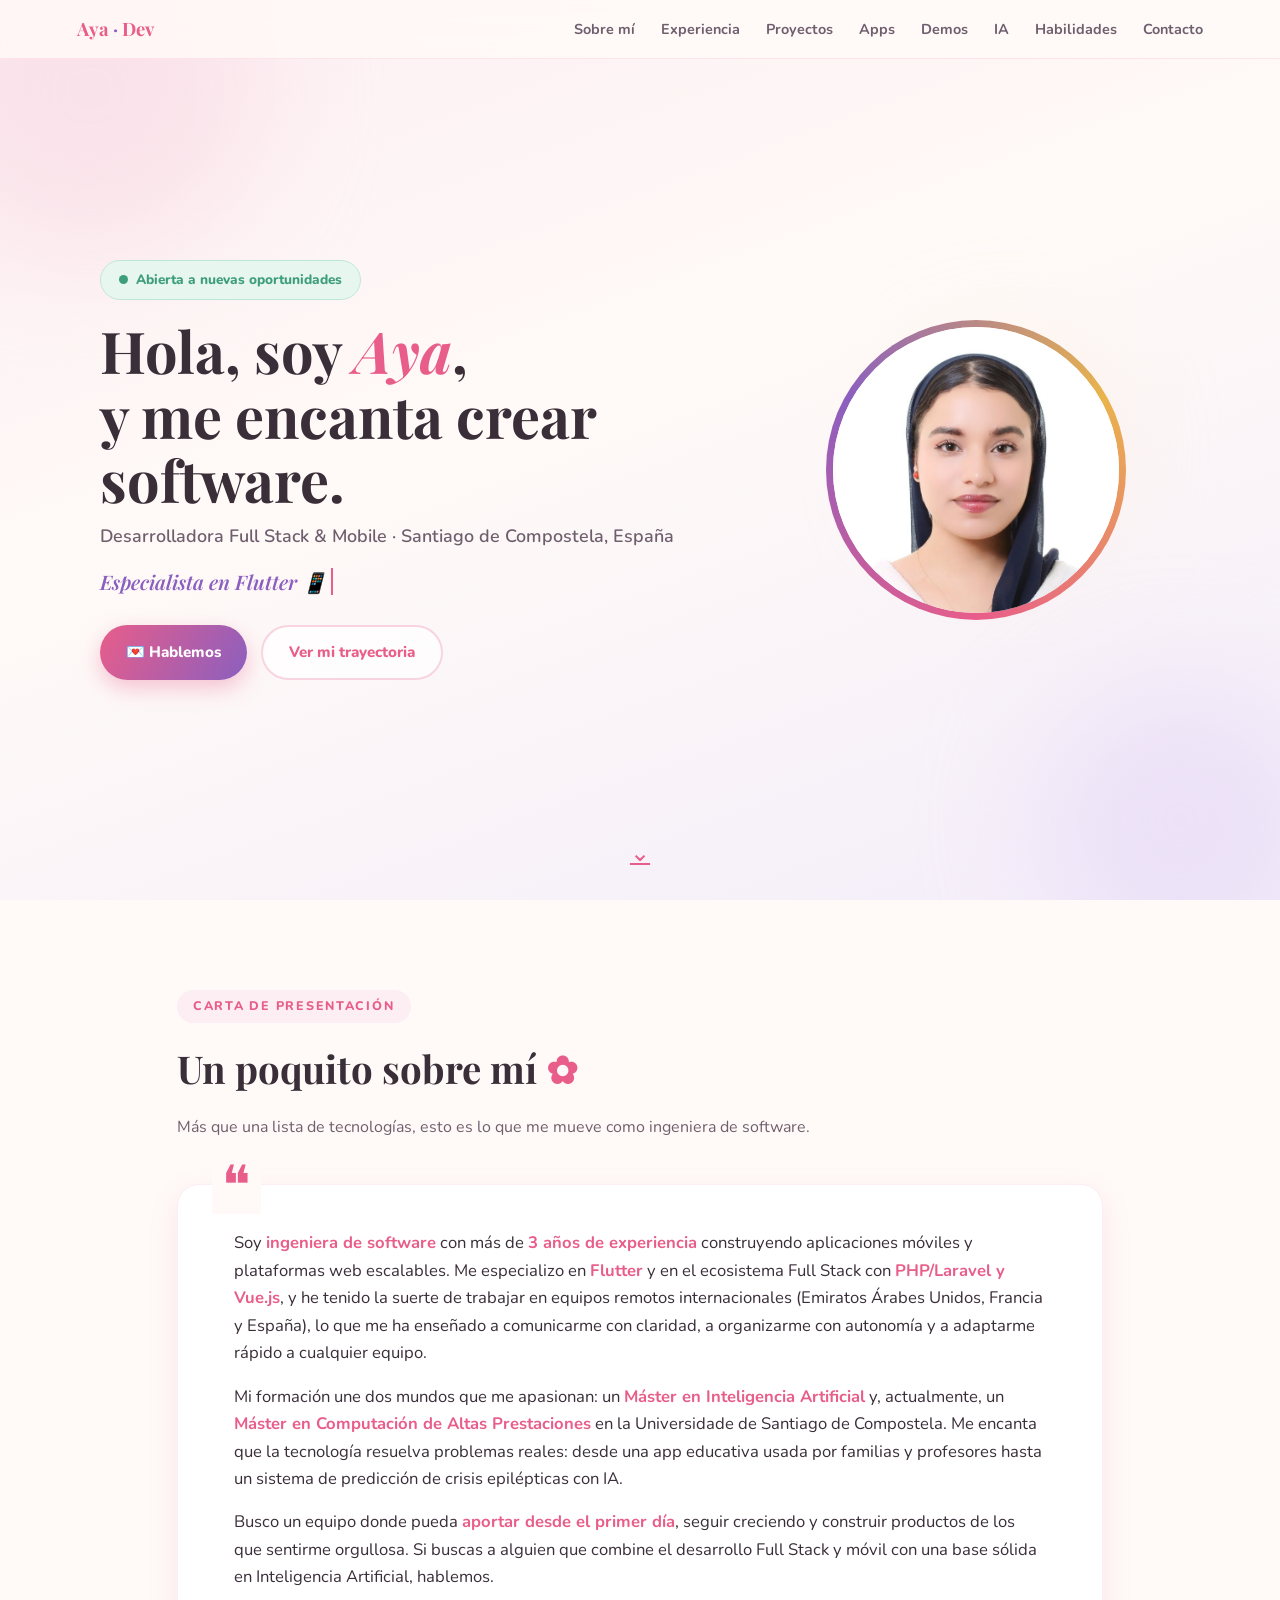
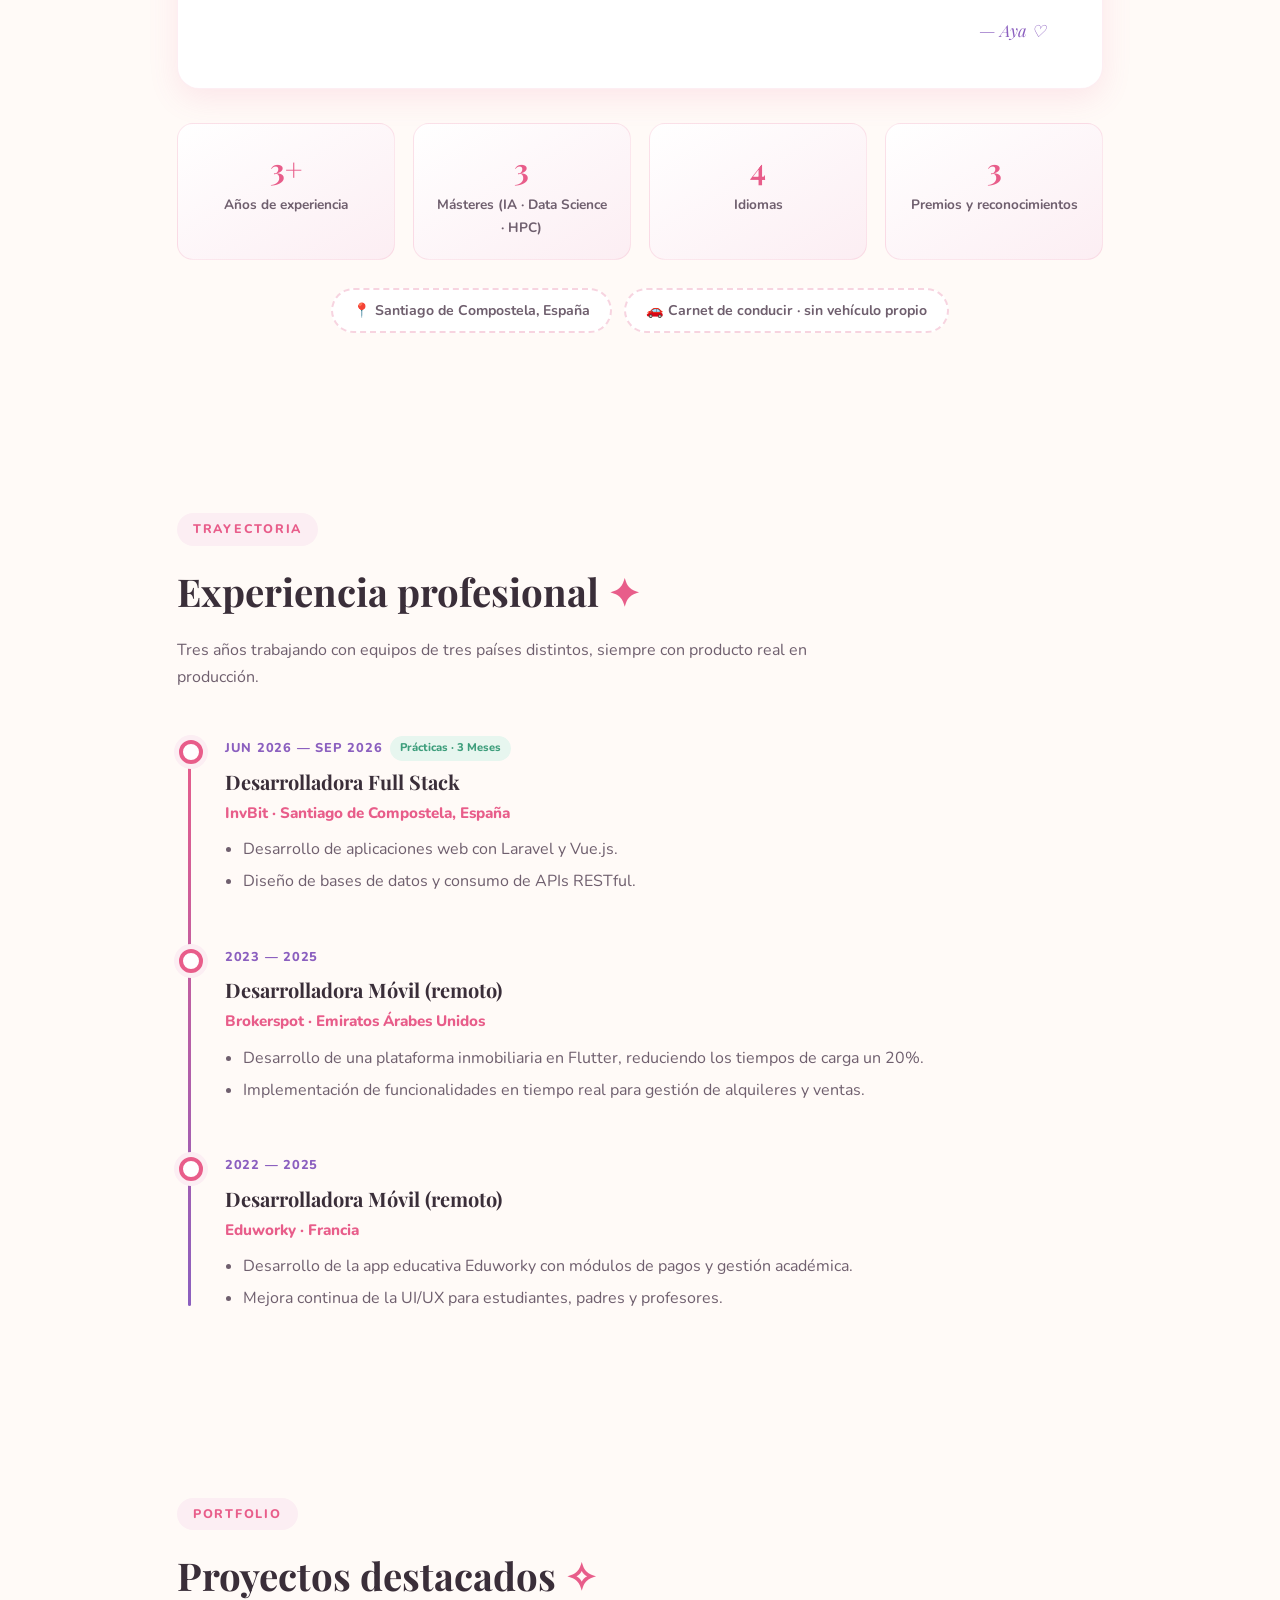
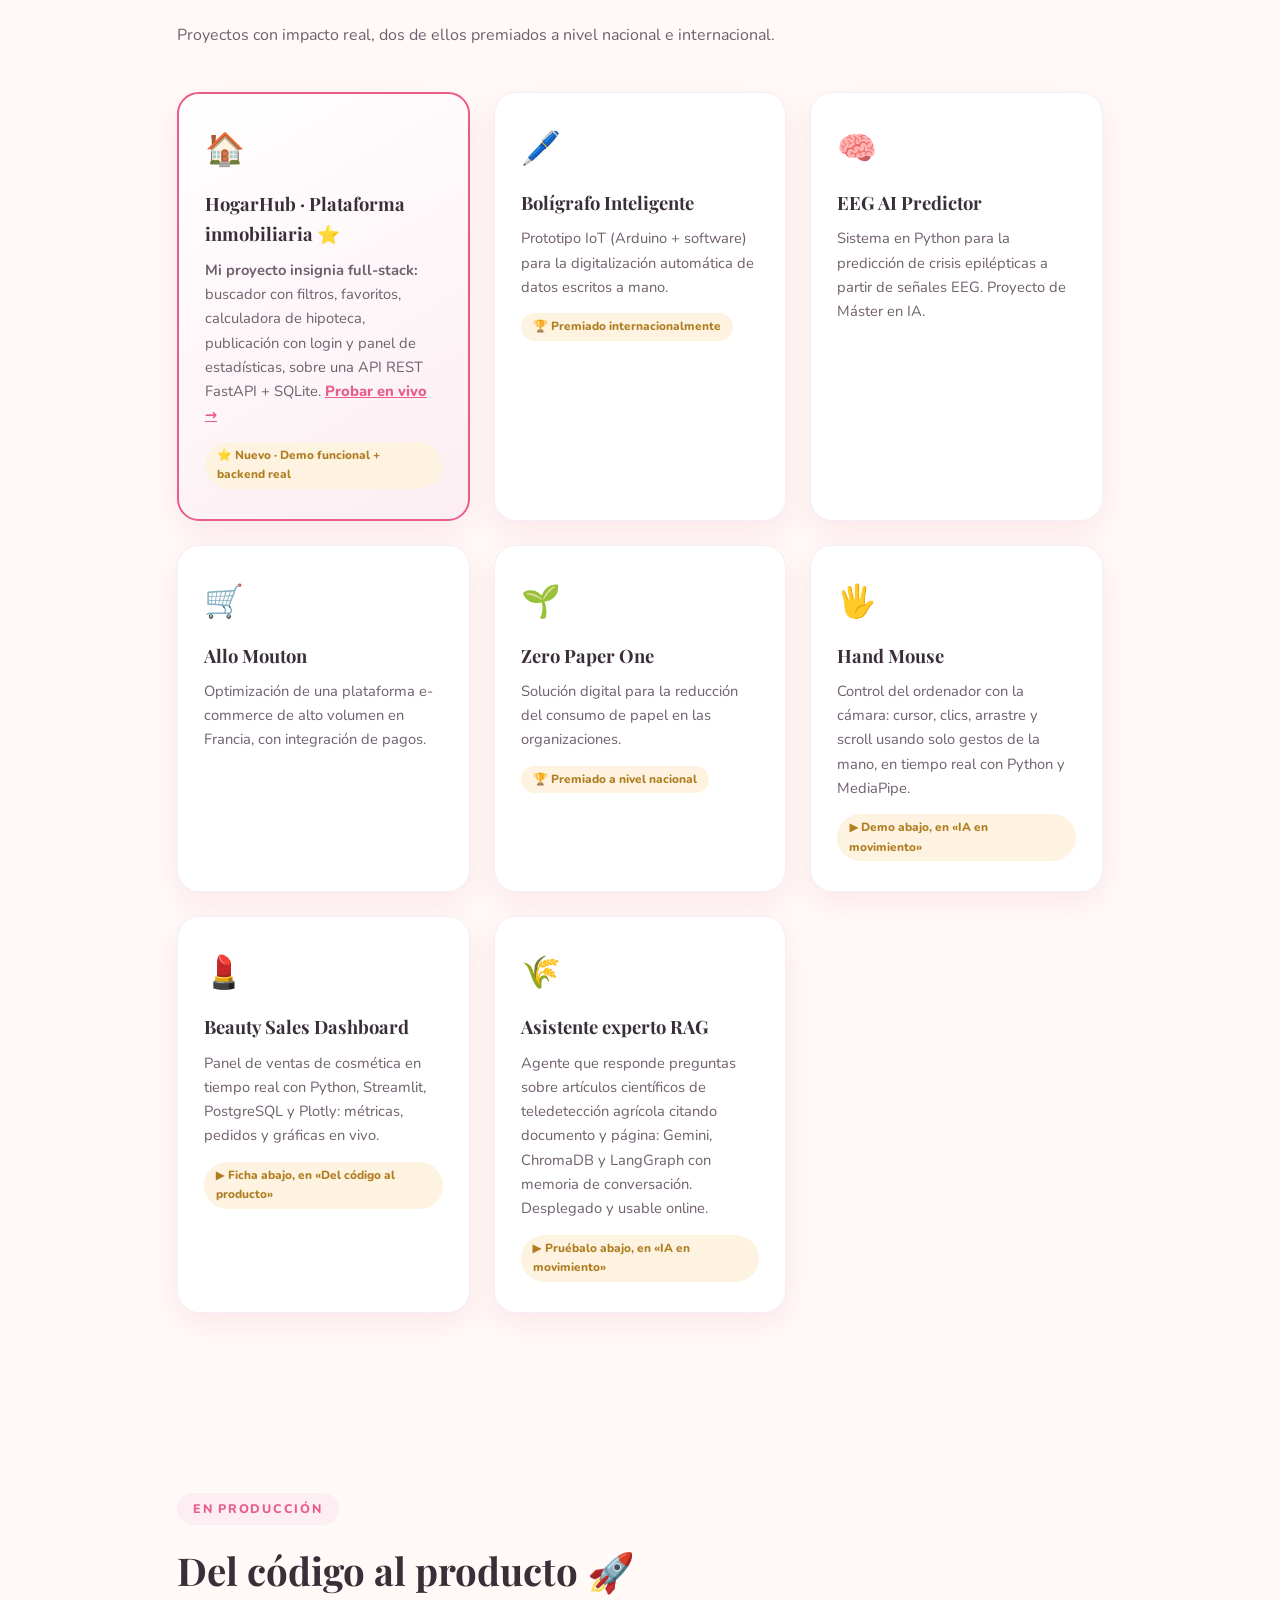
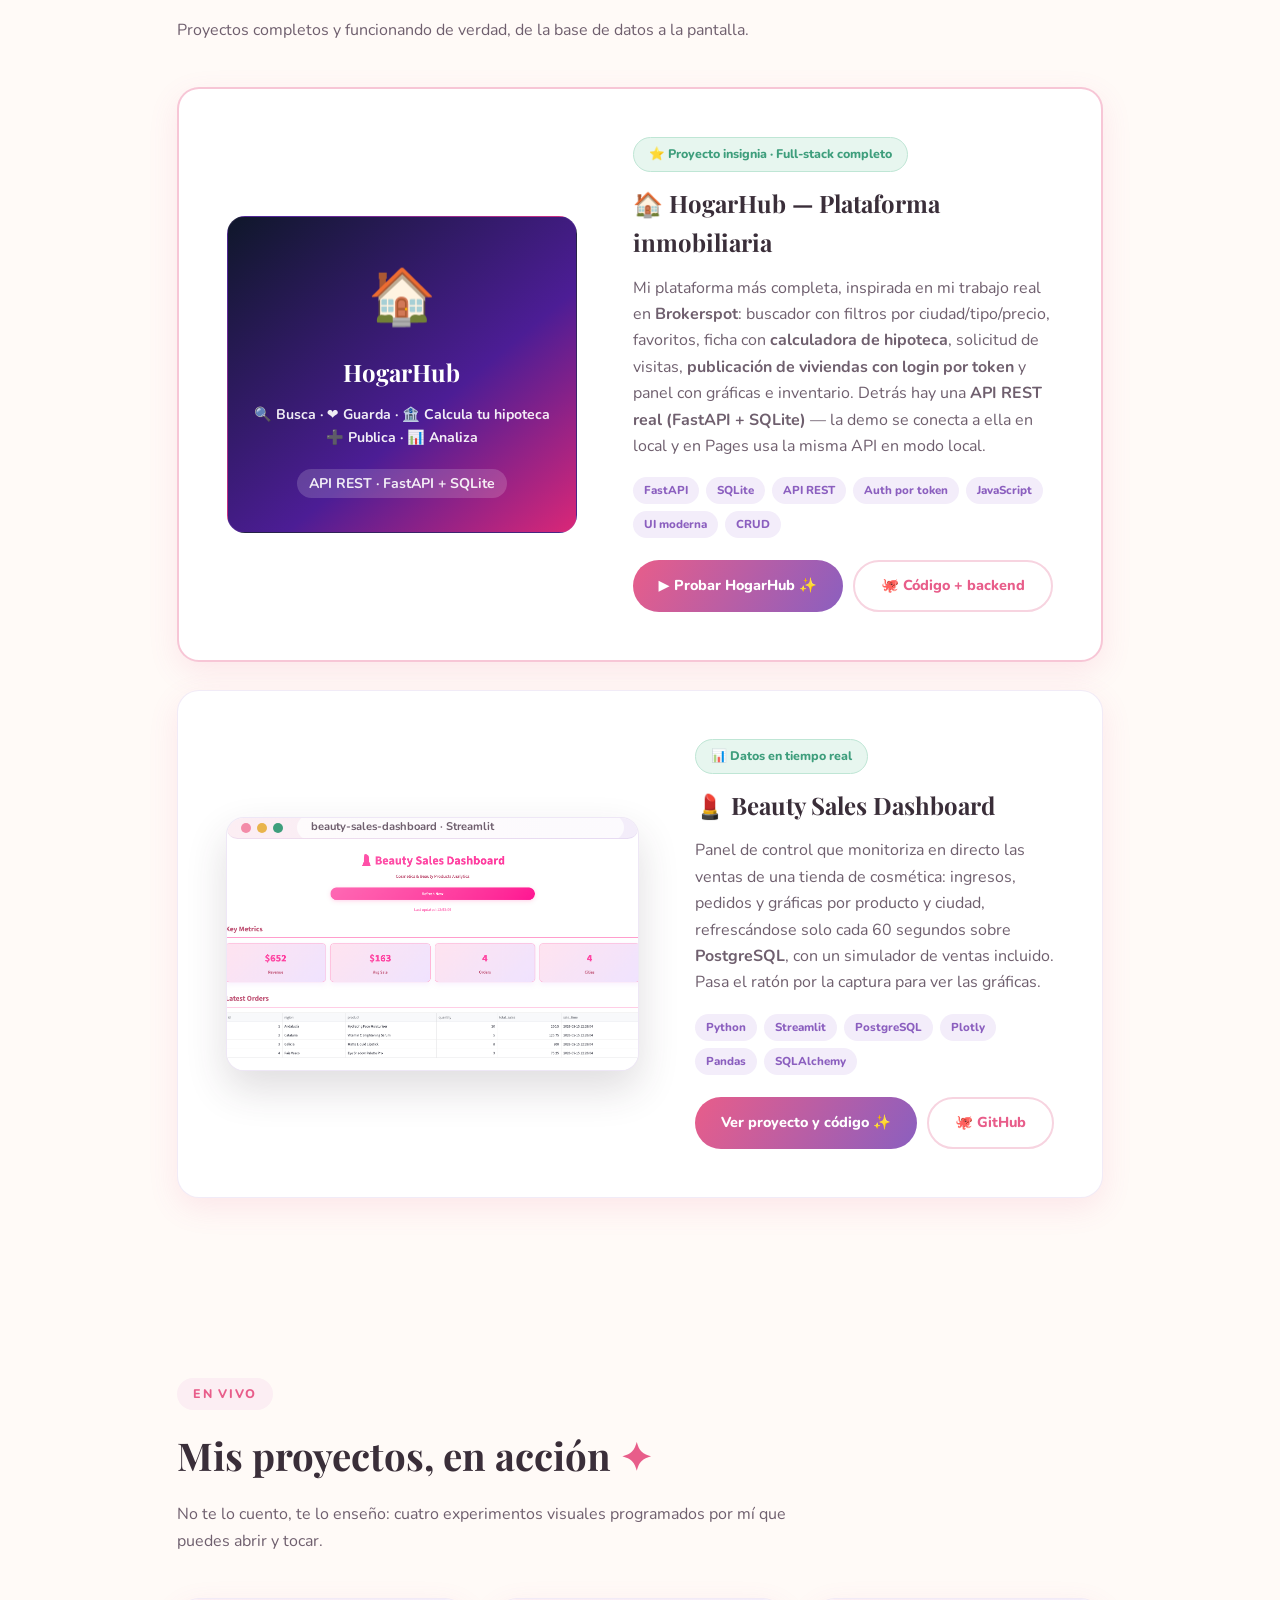
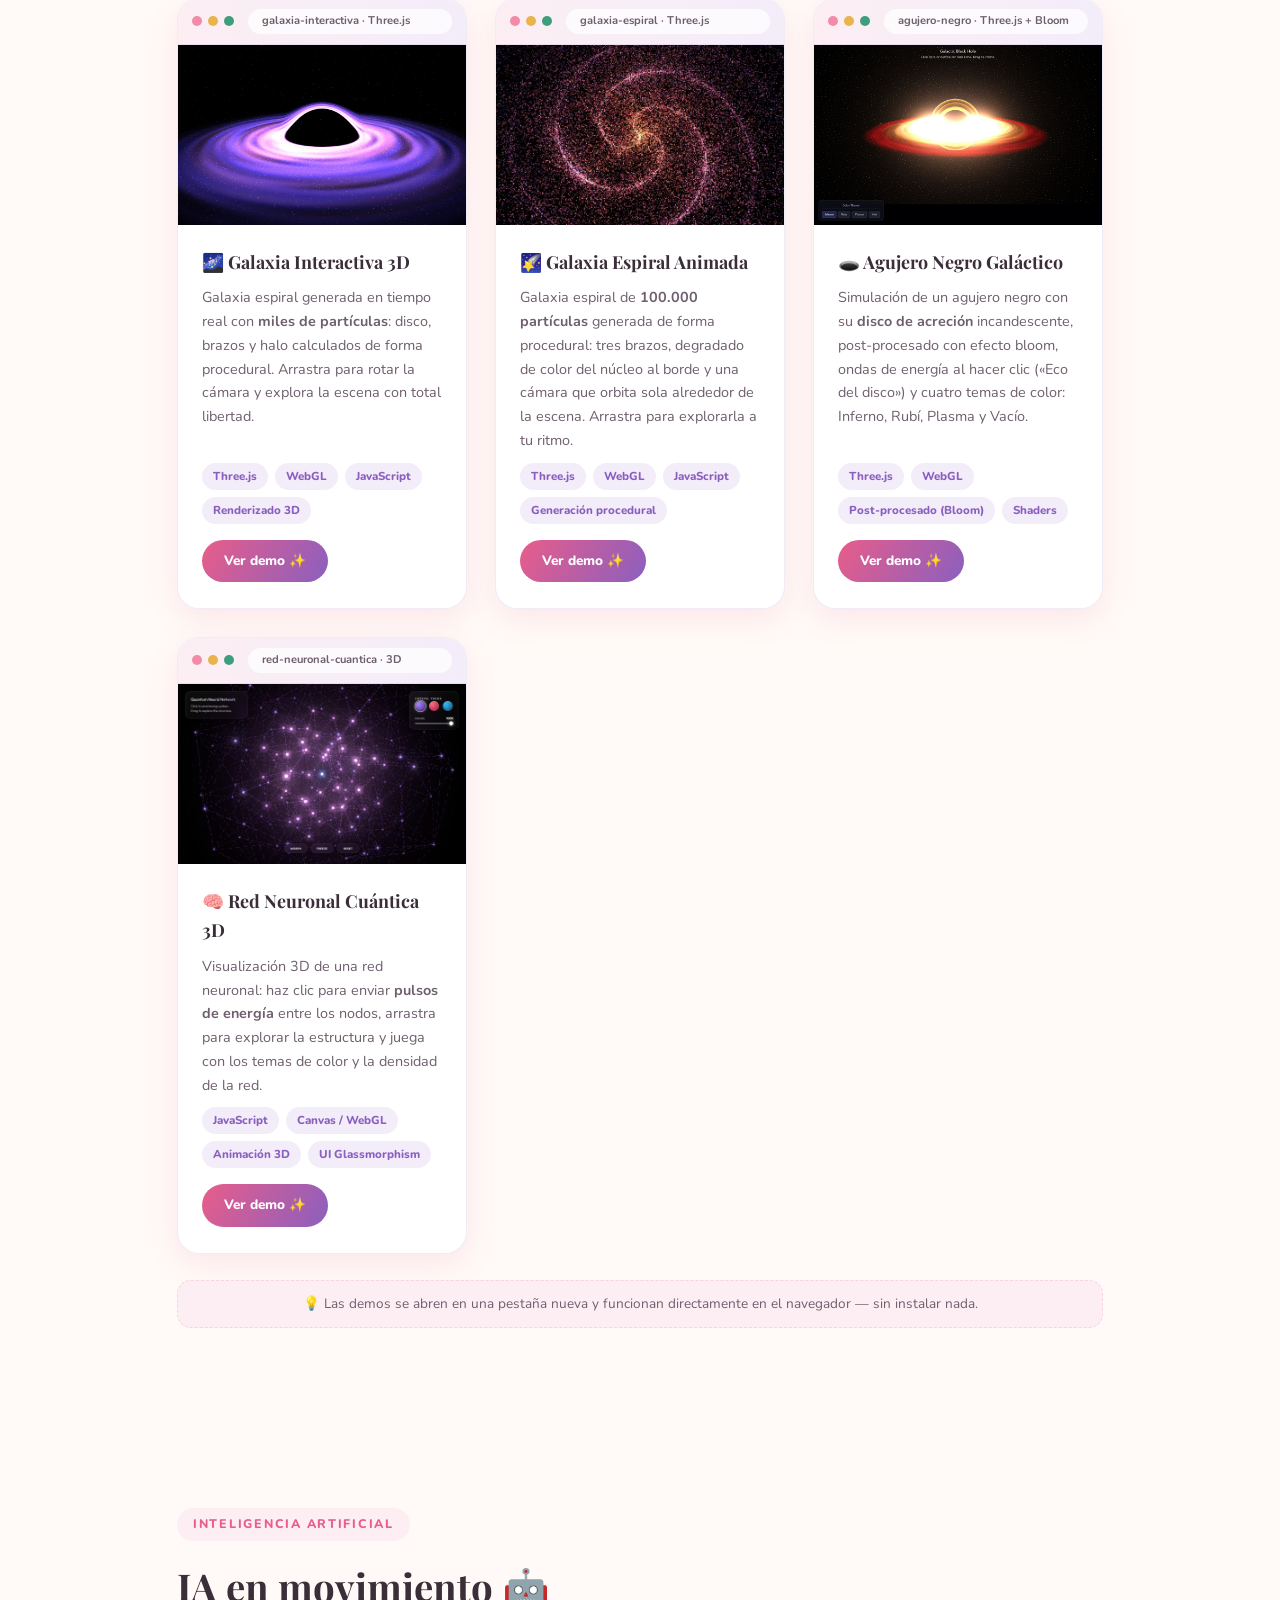
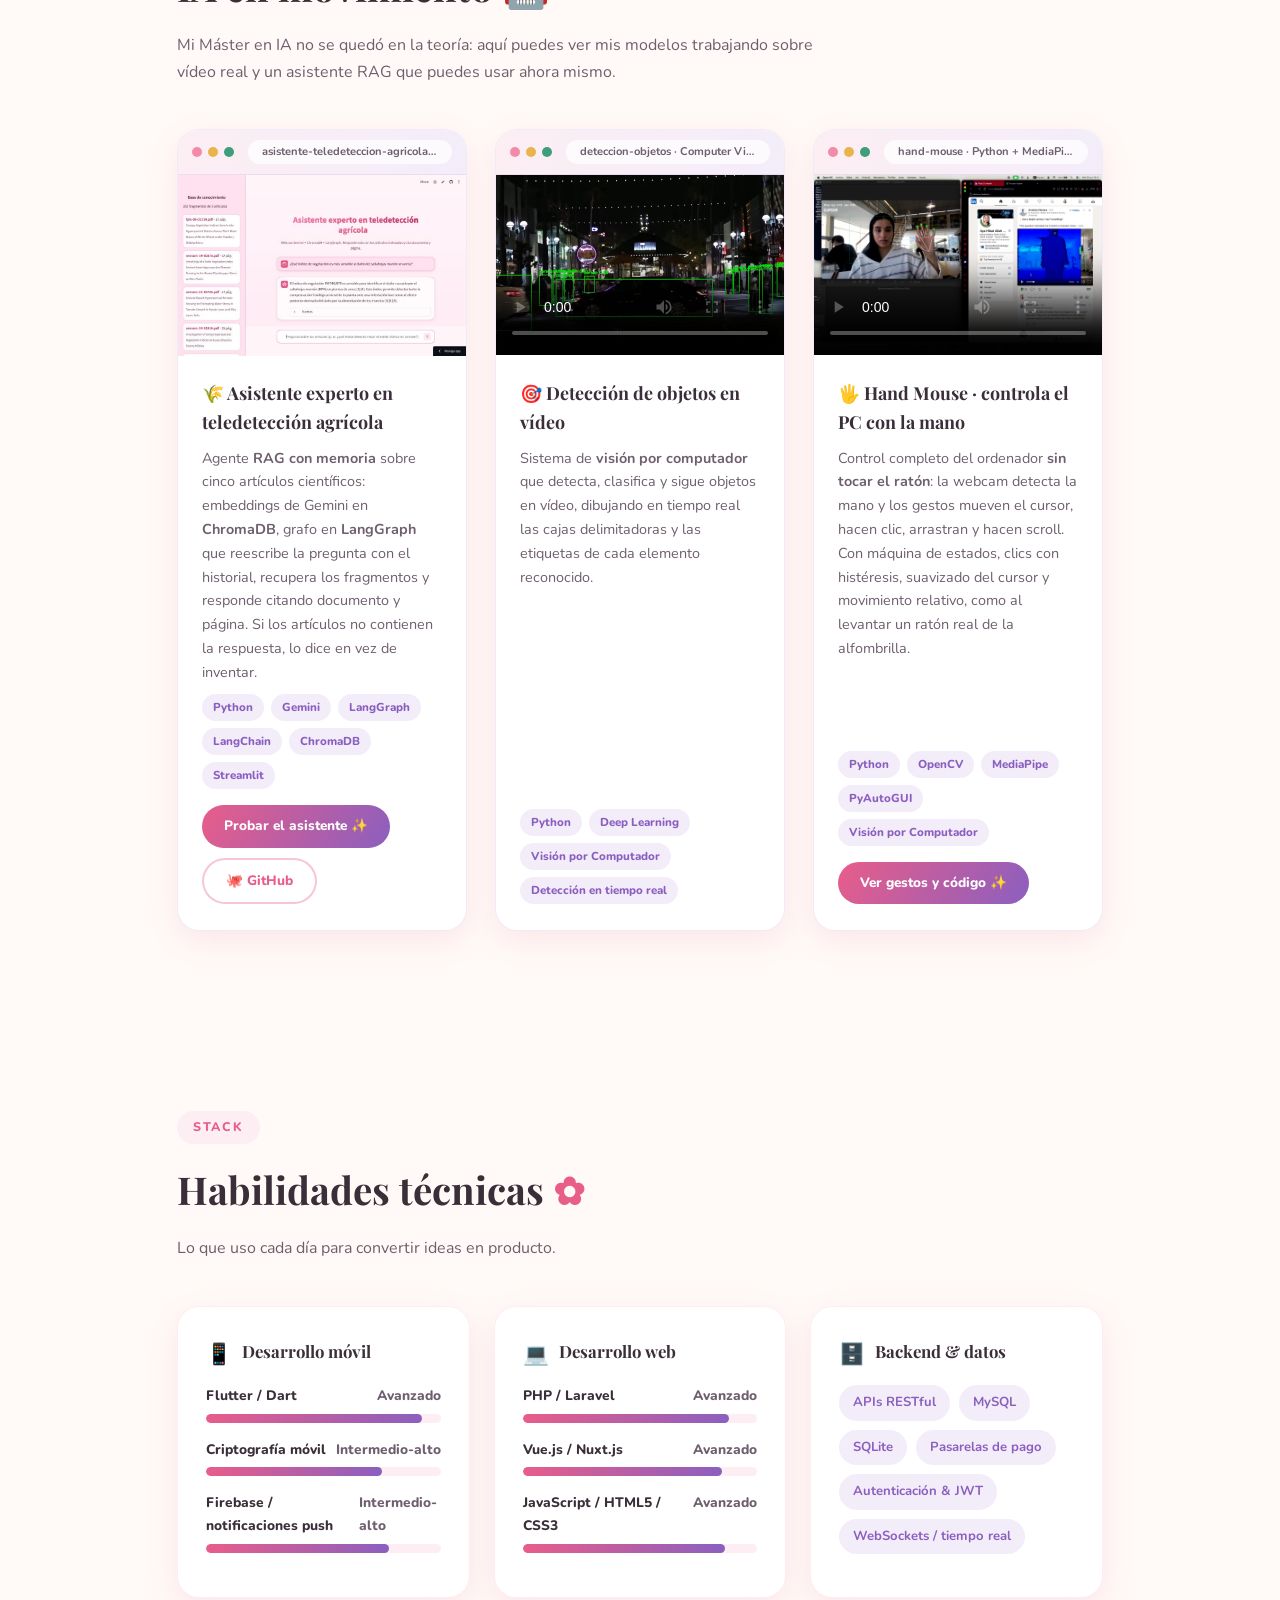
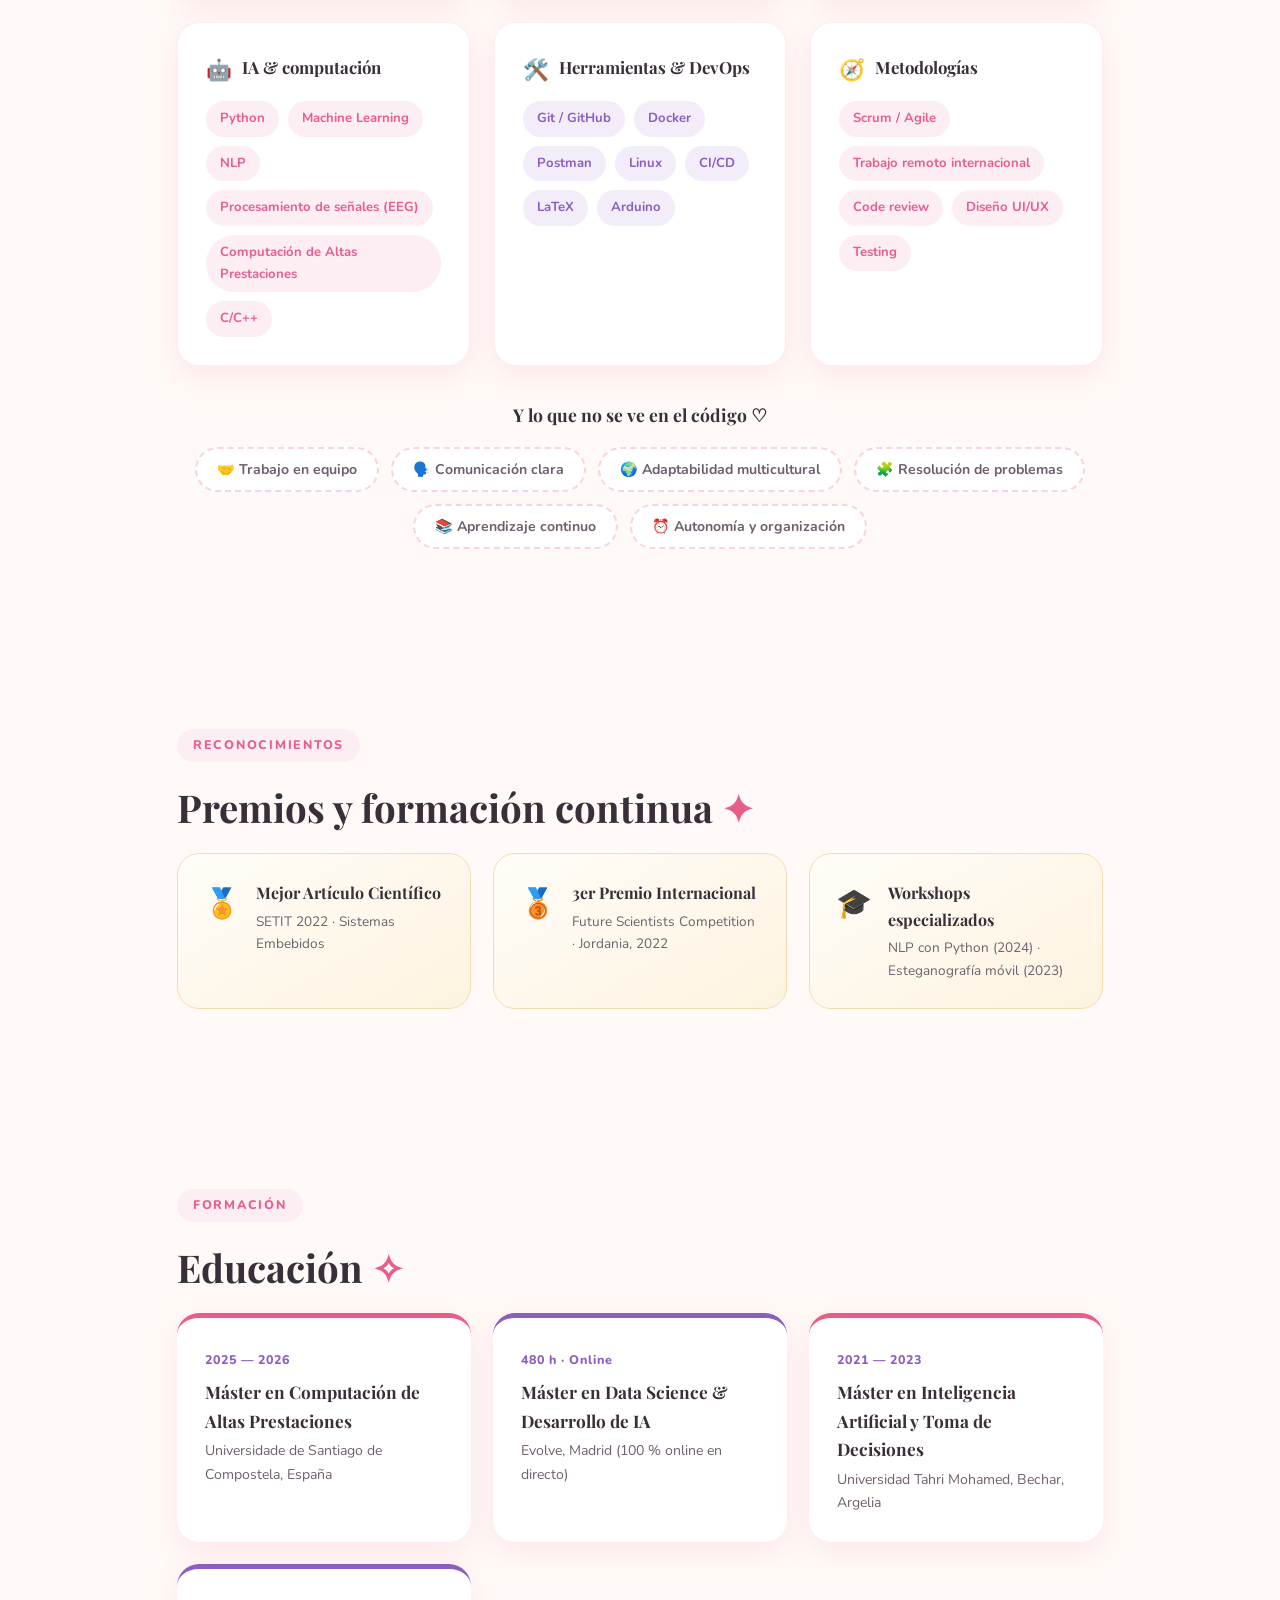
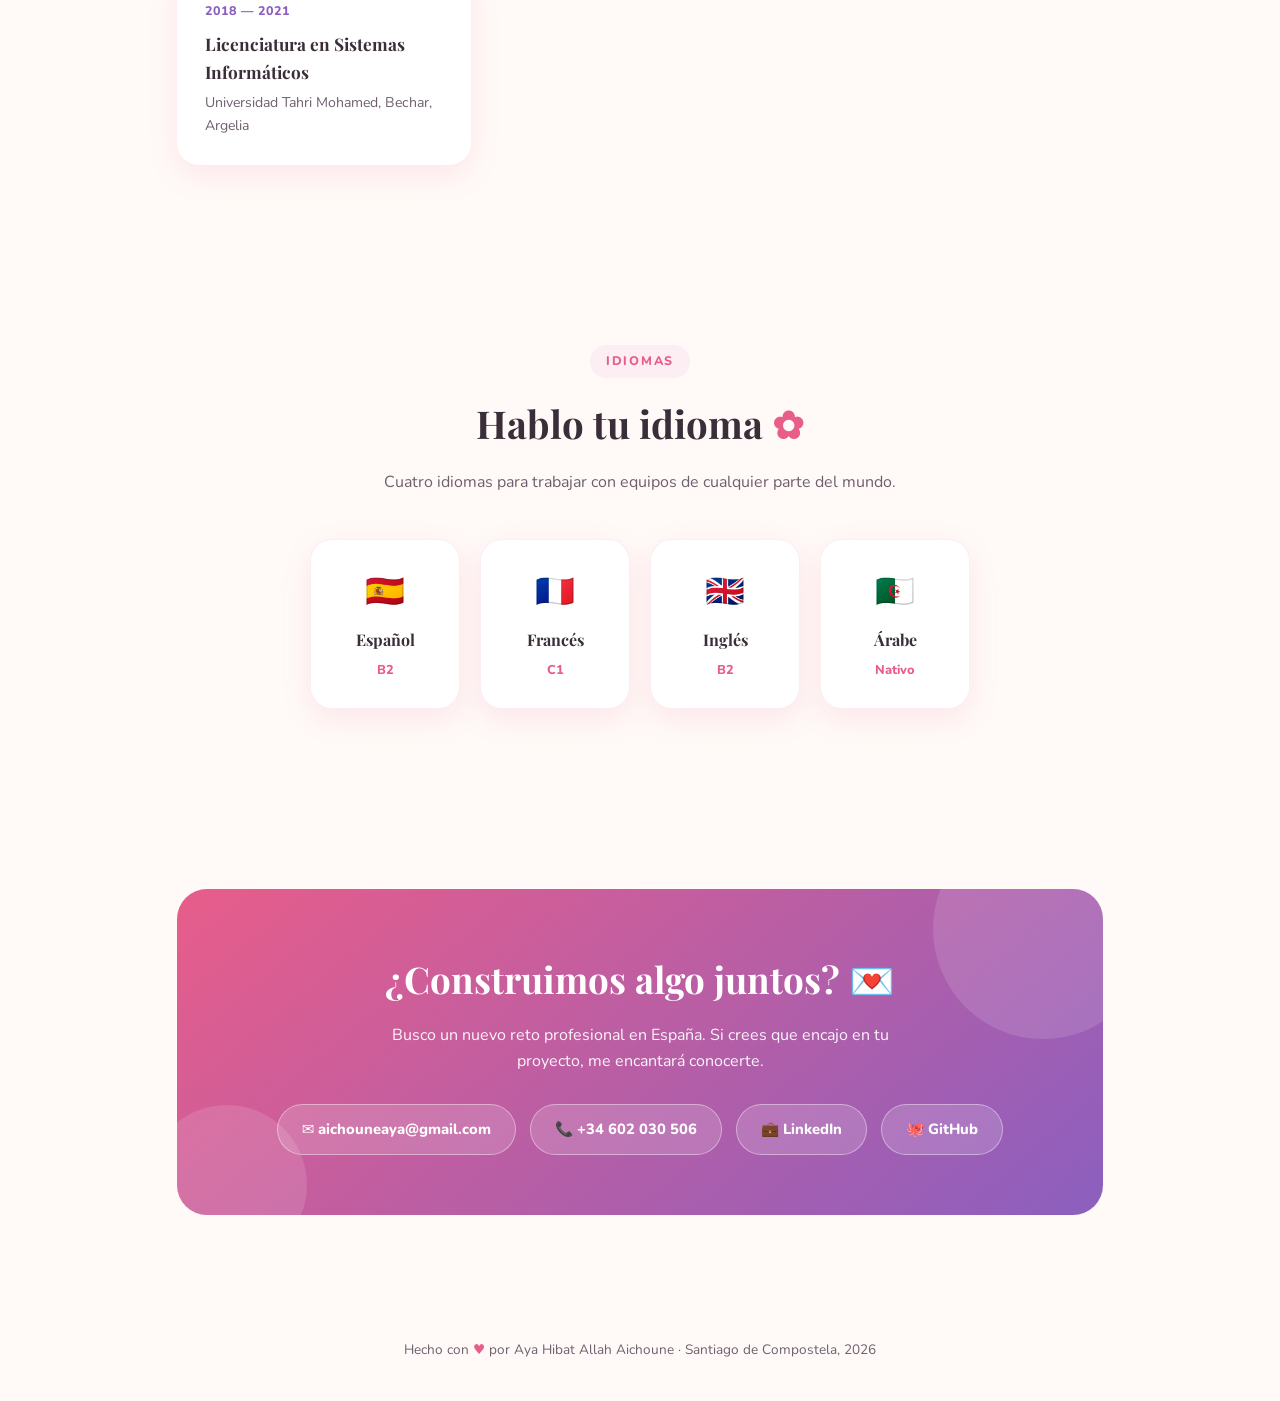
==== commit d15a8c63: "Add HogarHub: full-stack real estate platform (FastAPI + SQLite backend, modern UI) Co-authored-by: " ====
--- a/index.html
+++ b/index.html
@@ -600,6 +600,12 @@
   </div>
 
   <div class="grid-proyectos">
+    <div class="proyecto reveal" style="border:2px solid var(--rosa);background:linear-gradient(150deg,#fff,var(--rosa-suave))">
+      <div class="icono">🏠</div>
+      <h3>HogarHub · Plataforma inmobiliaria ⭐</h3>
+      <p><strong>Mi proyecto insignia full-stack:</strong> buscador con filtros, favoritos, calculadora de hipoteca, publicación con login y panel de estadísticas, sobre una API REST FastAPI + SQLite. <a href="demos/hogarhub/index.html" target="_blank" rel="noopener" style="color:var(--rosa);font-weight:800">Probar en vivo →</a></p>
+      <span class="premio-tag">⭐ Nuevo · Demo funcional + backend real</span>
+    </div>
     <div class="proyecto reveal">
       <div class="icono">🖊️</div>
       <h3>Bolígrafo Inteligente</h3>
@@ -651,6 +657,26 @@
   </div>
 
   <div class="grid-apps">
+    <div class="app-card reveal" style="border:2px solid rgba(232,93,138,.35)">
+      <div style="background:linear-gradient(140deg,#0f172a,#4c1d95 60%,#db2777);border-radius:18px;padding:36px 26px;text-align:center;color:#fff;border:1px solid rgba(139,95,191,.15)">
+        <div style="font-size:3.4rem">🏠</div>
+        <h3 style="font-family:'Playfair Display',serif;margin:10px 0;color:#fff;font-size:1.5rem">HogarHub</h3>
+        <p style="font-size:.88rem;font-weight:700;opacity:.92">🔍 Busca · ❤️ Guarda · 🏦 Calcula tu hipoteca<br>➕ Publica · 📊 Analiza<br><br><span style="background:rgba(255,255,255,.18);padding:5px 12px;border-radius:999px">API REST · FastAPI + SQLite</span></p>
+      </div>
+      <div class="app-info">
+        <span class="app-tag">⭐ Proyecto insignia · Full-stack completo</span>
+        <h3>🏠 HogarHub — Plataforma inmobiliaria</h3>
+        <p>Mi plataforma más completa, inspirada en mi trabajo real en <strong>Brokerspot</strong>: buscador con filtros por ciudad/tipo/precio, favoritos, ficha con <strong>calculadora de hipoteca</strong>, solicitud de visitas, <strong>publicación de viviendas con login por token</strong> y panel con gráficas e inventario. Detrás hay una <strong>API REST real (FastAPI + SQLite)</strong> — la demo se conecta a ella en local y en Pages usa la misma API en modo local.</p>
+        <div class="tecnologias">
+          <span>FastAPI</span><span>SQLite</span><span>API REST</span><span>Auth por token</span><span>JavaScript</span><span>UI moderna</span><span>CRUD</span>
+        </div>
+        <div class="app-botones">
+          <a class="btn-demo" href="demos/hogarhub/index.html" target="_blank" rel="noopener">▶ Probar HogarHub ✨</a>
+          <a class="btn-demo secundario" href="https://github.com/Aya-Hibat-Allah-Aichoune/aya-hibat-allah-aichoune.github.io/tree/main/demos/hogarhub" target="_blank" rel="noopener">🐙 Código + backend</a>
+        </div>
+      </div>
+    </div>
+
     <div class="app-card ancha reveal">
       <a class="navegador" href="demos/dashboard-ventas/index.html" target="_blank" rel="noopener" aria-label="Ver el proyecto Beauty Sales Dashboard">
         <div class="barra">
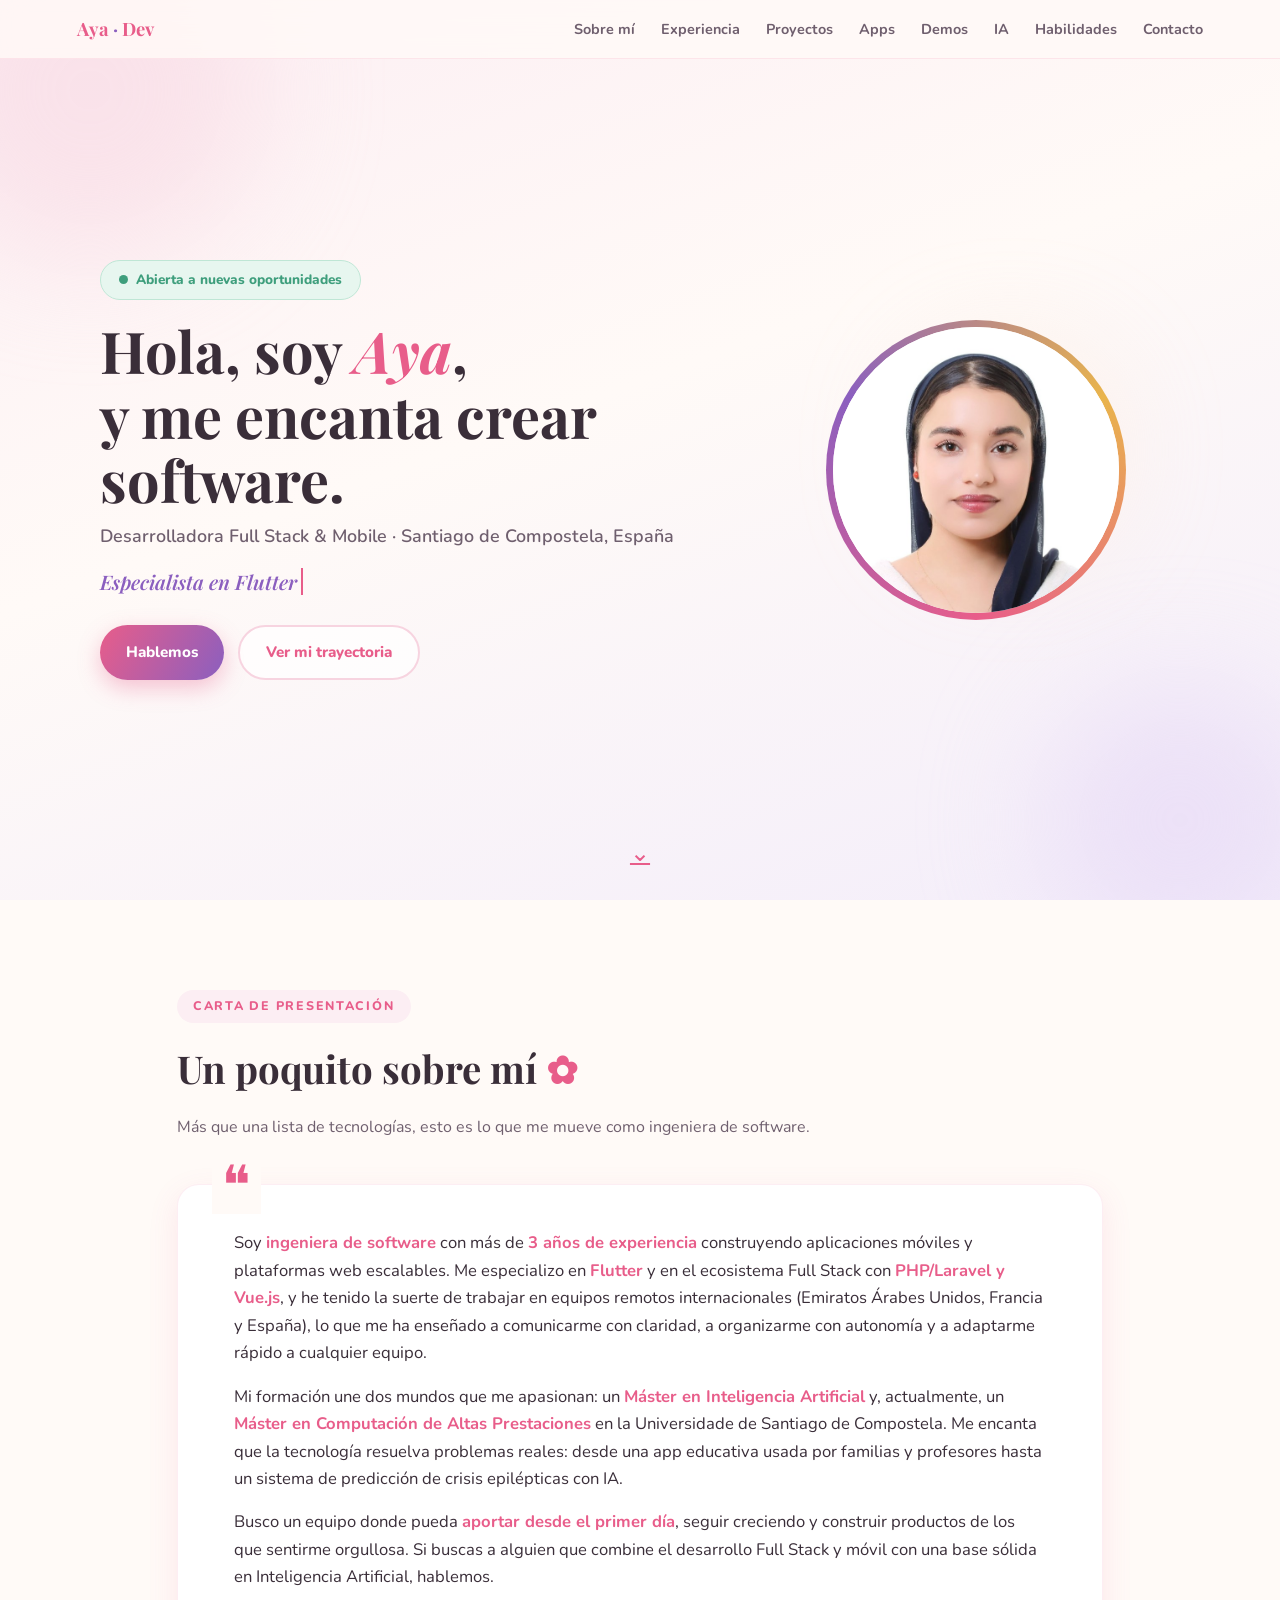
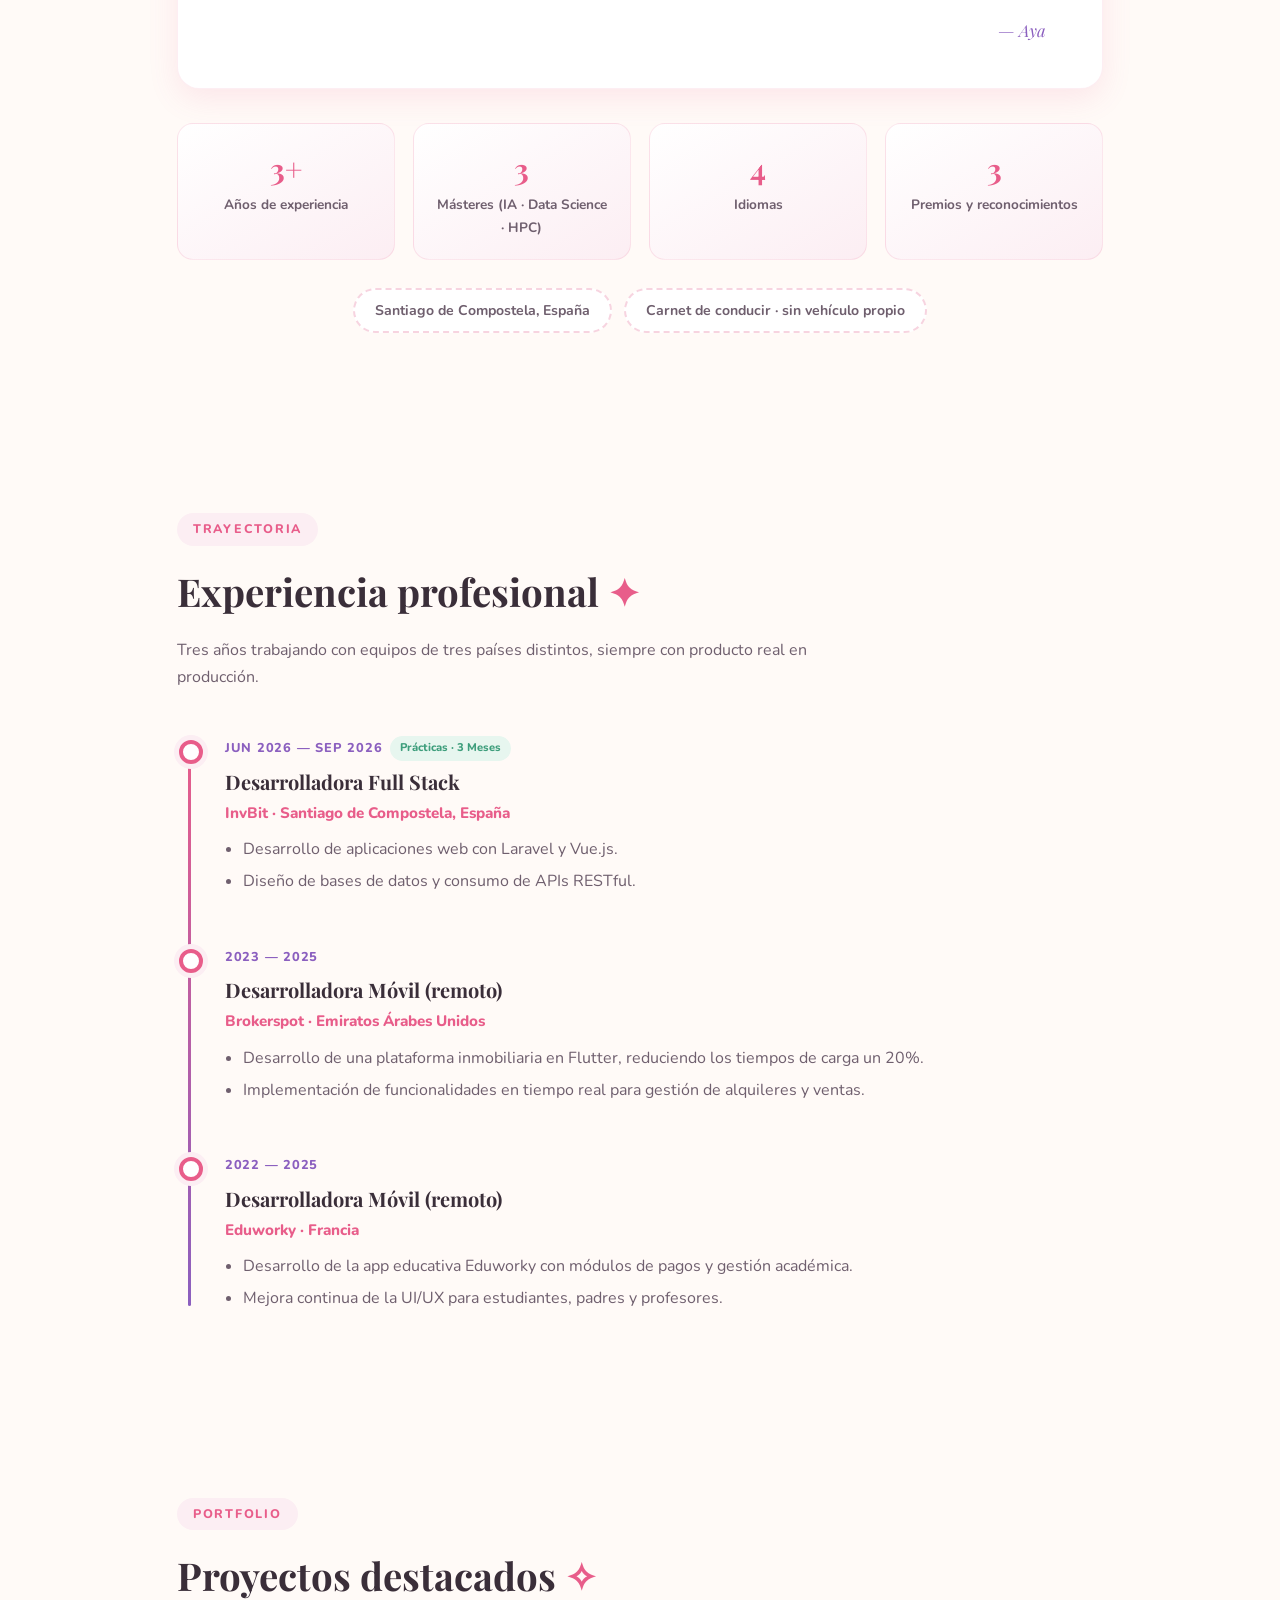
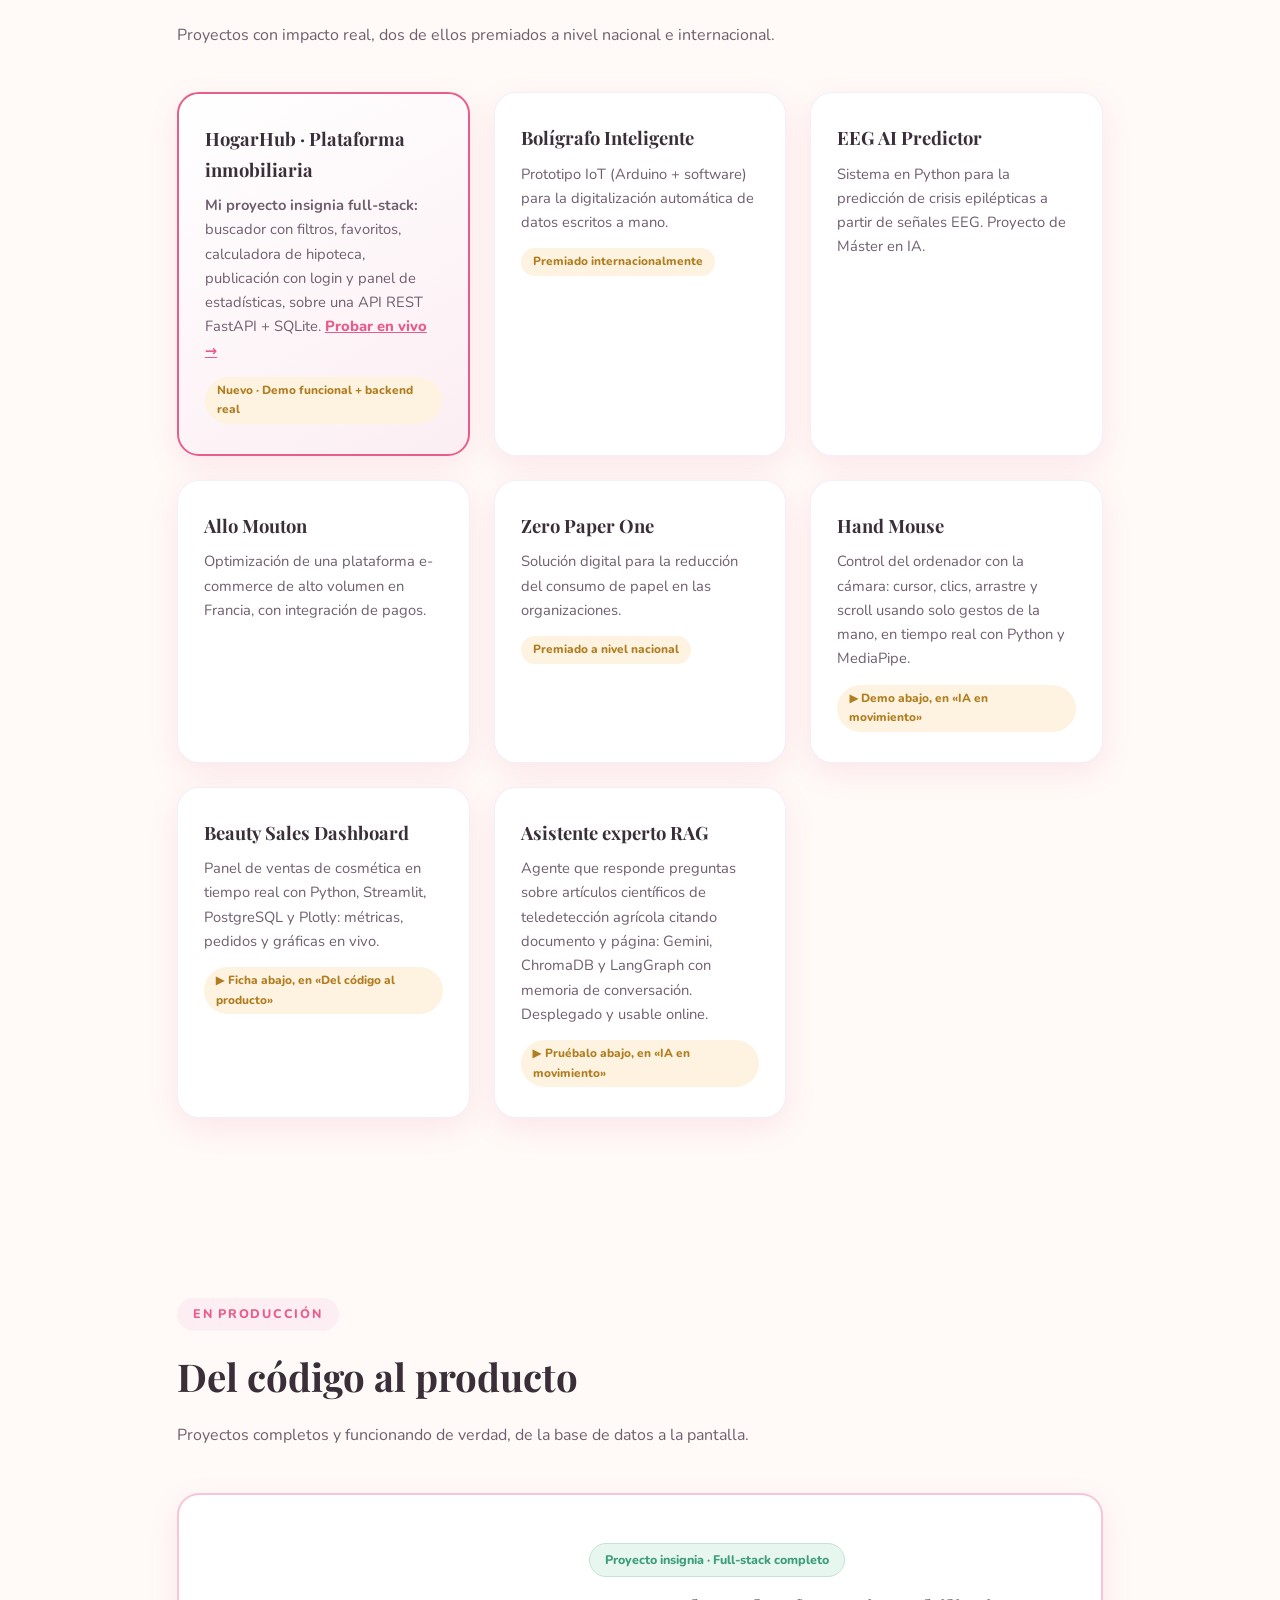
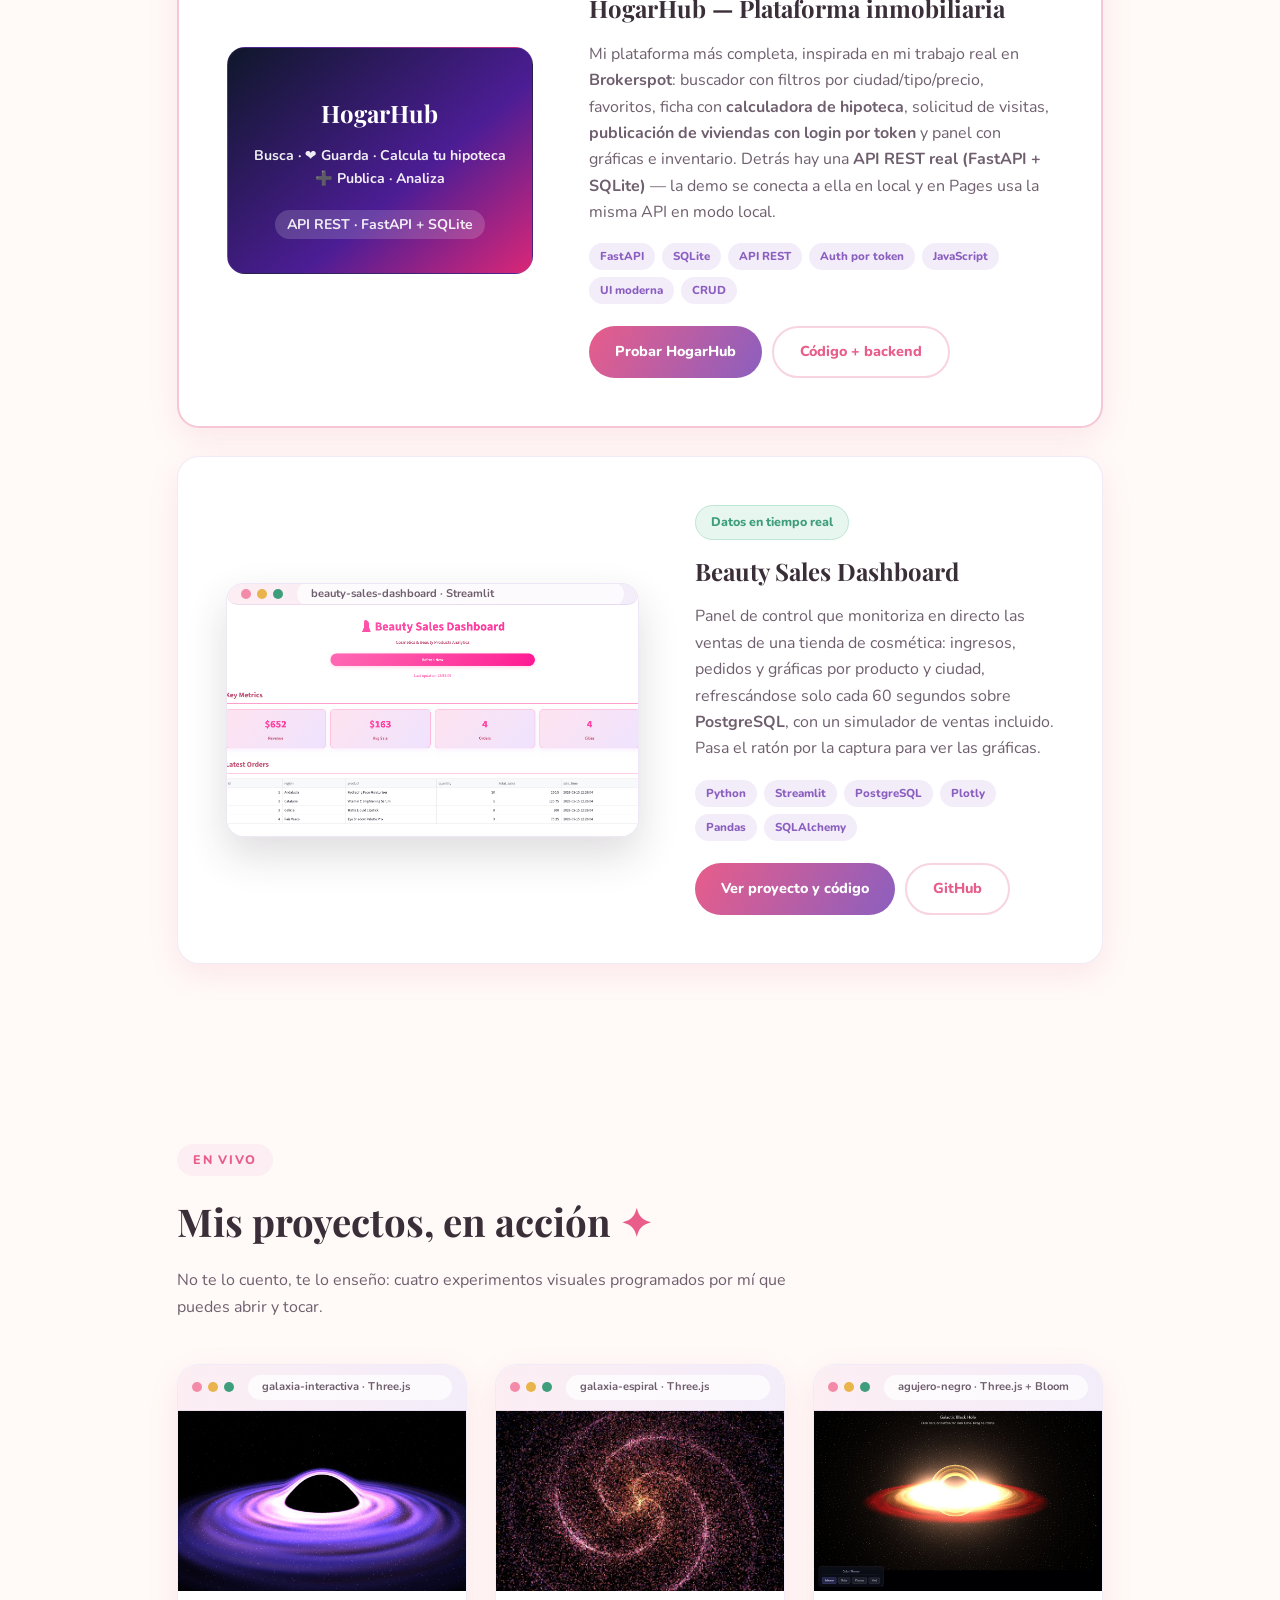
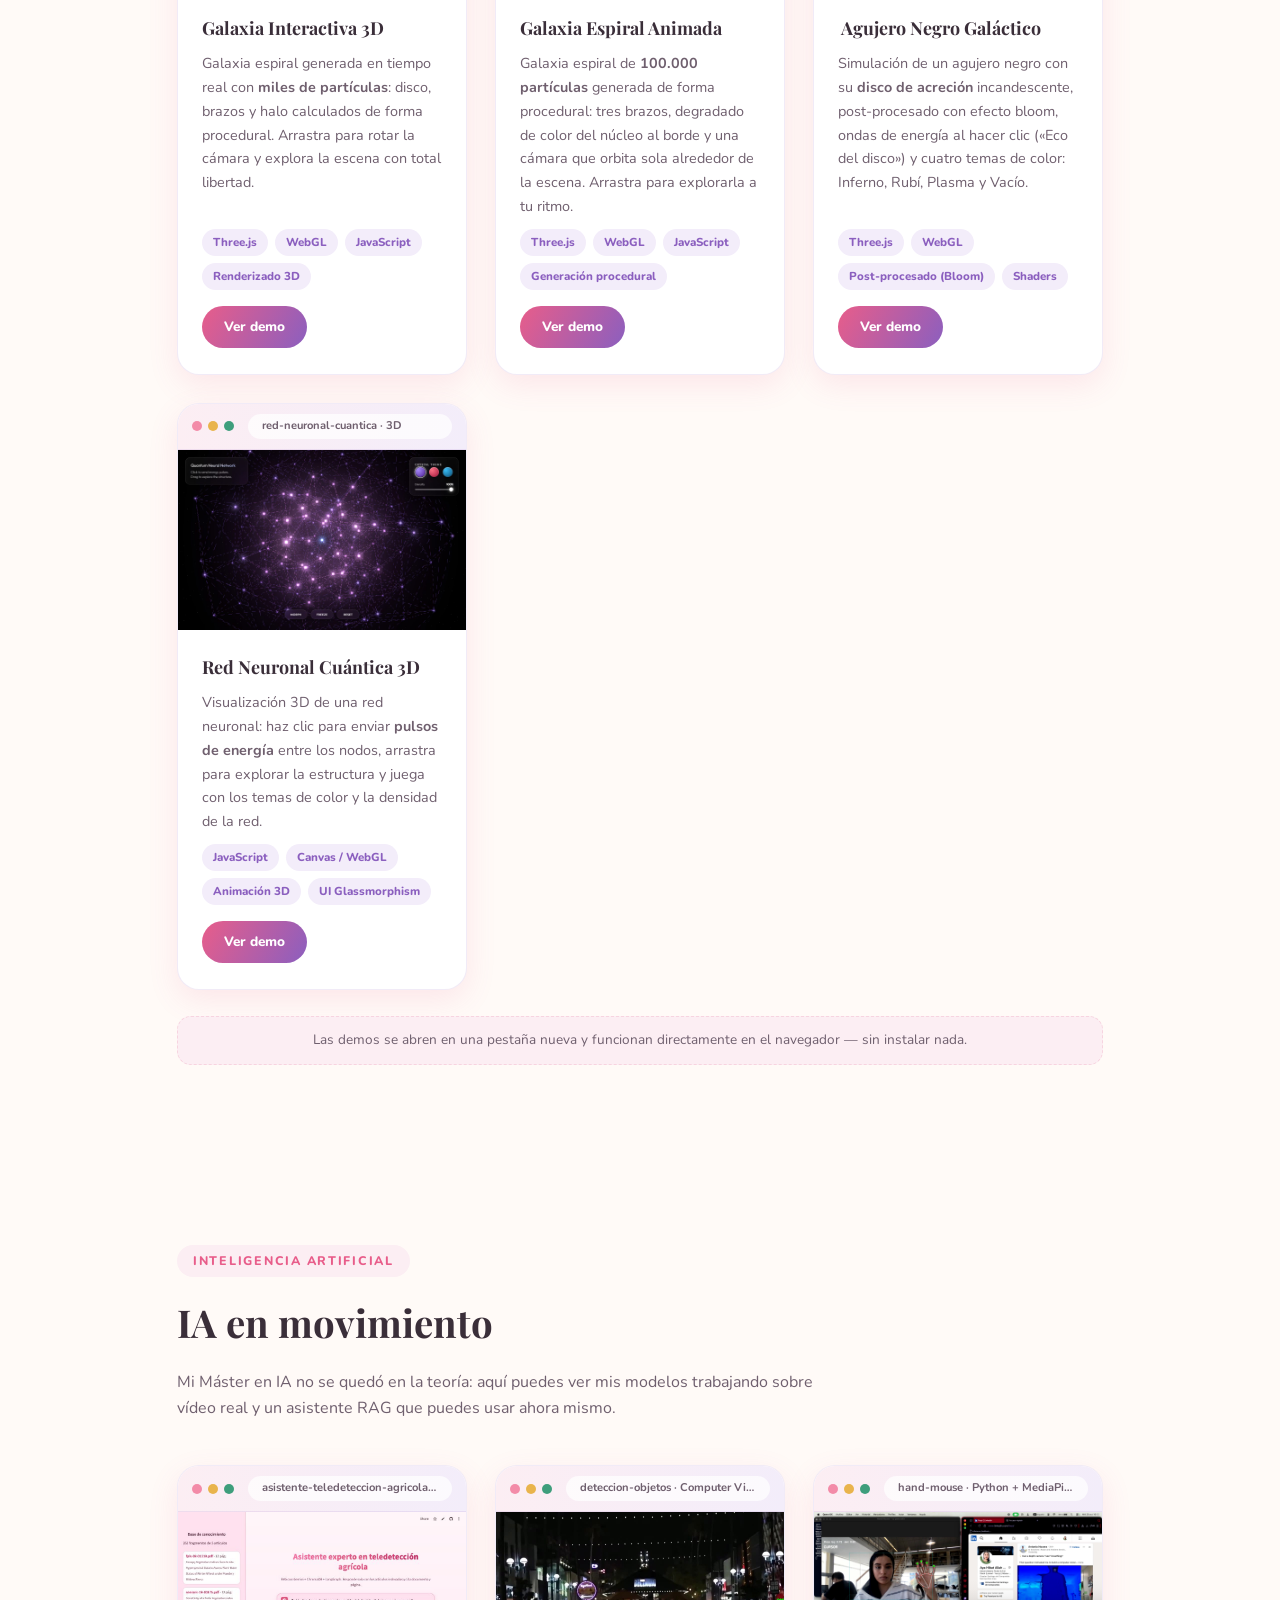
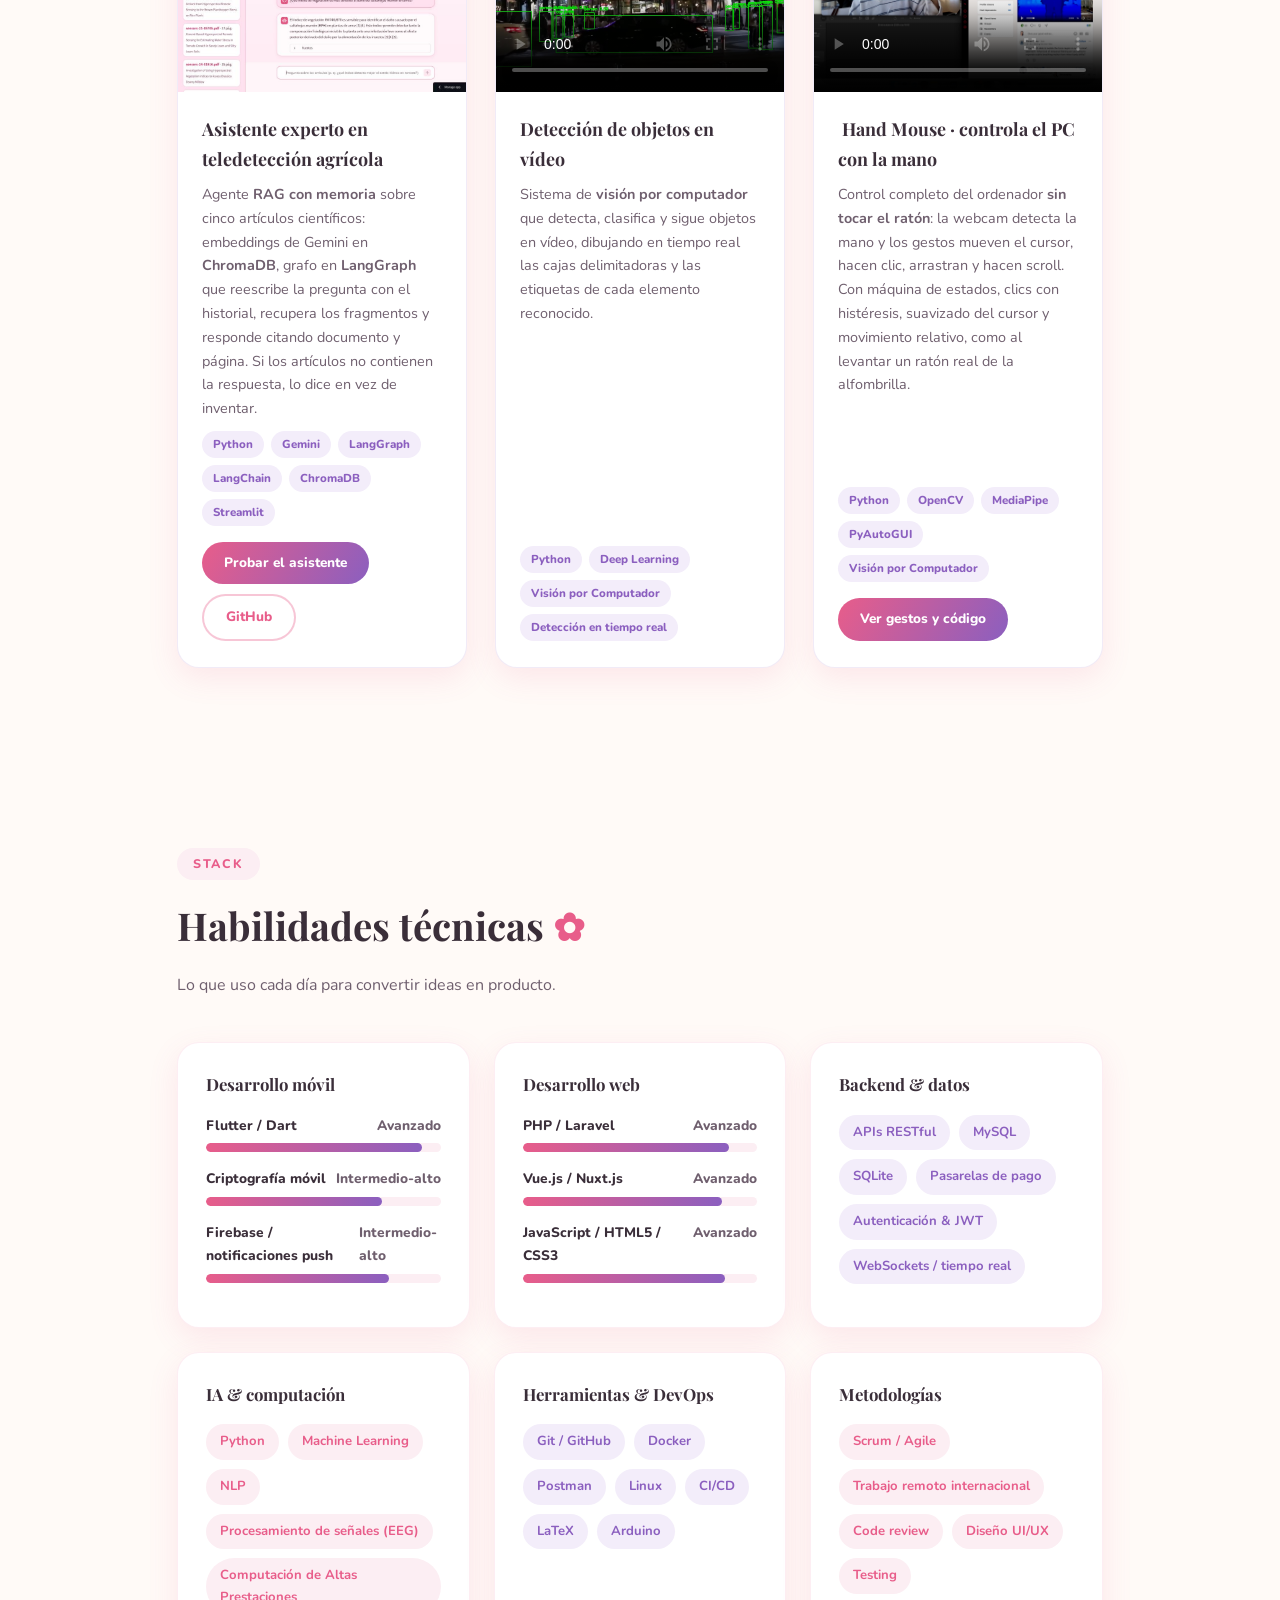
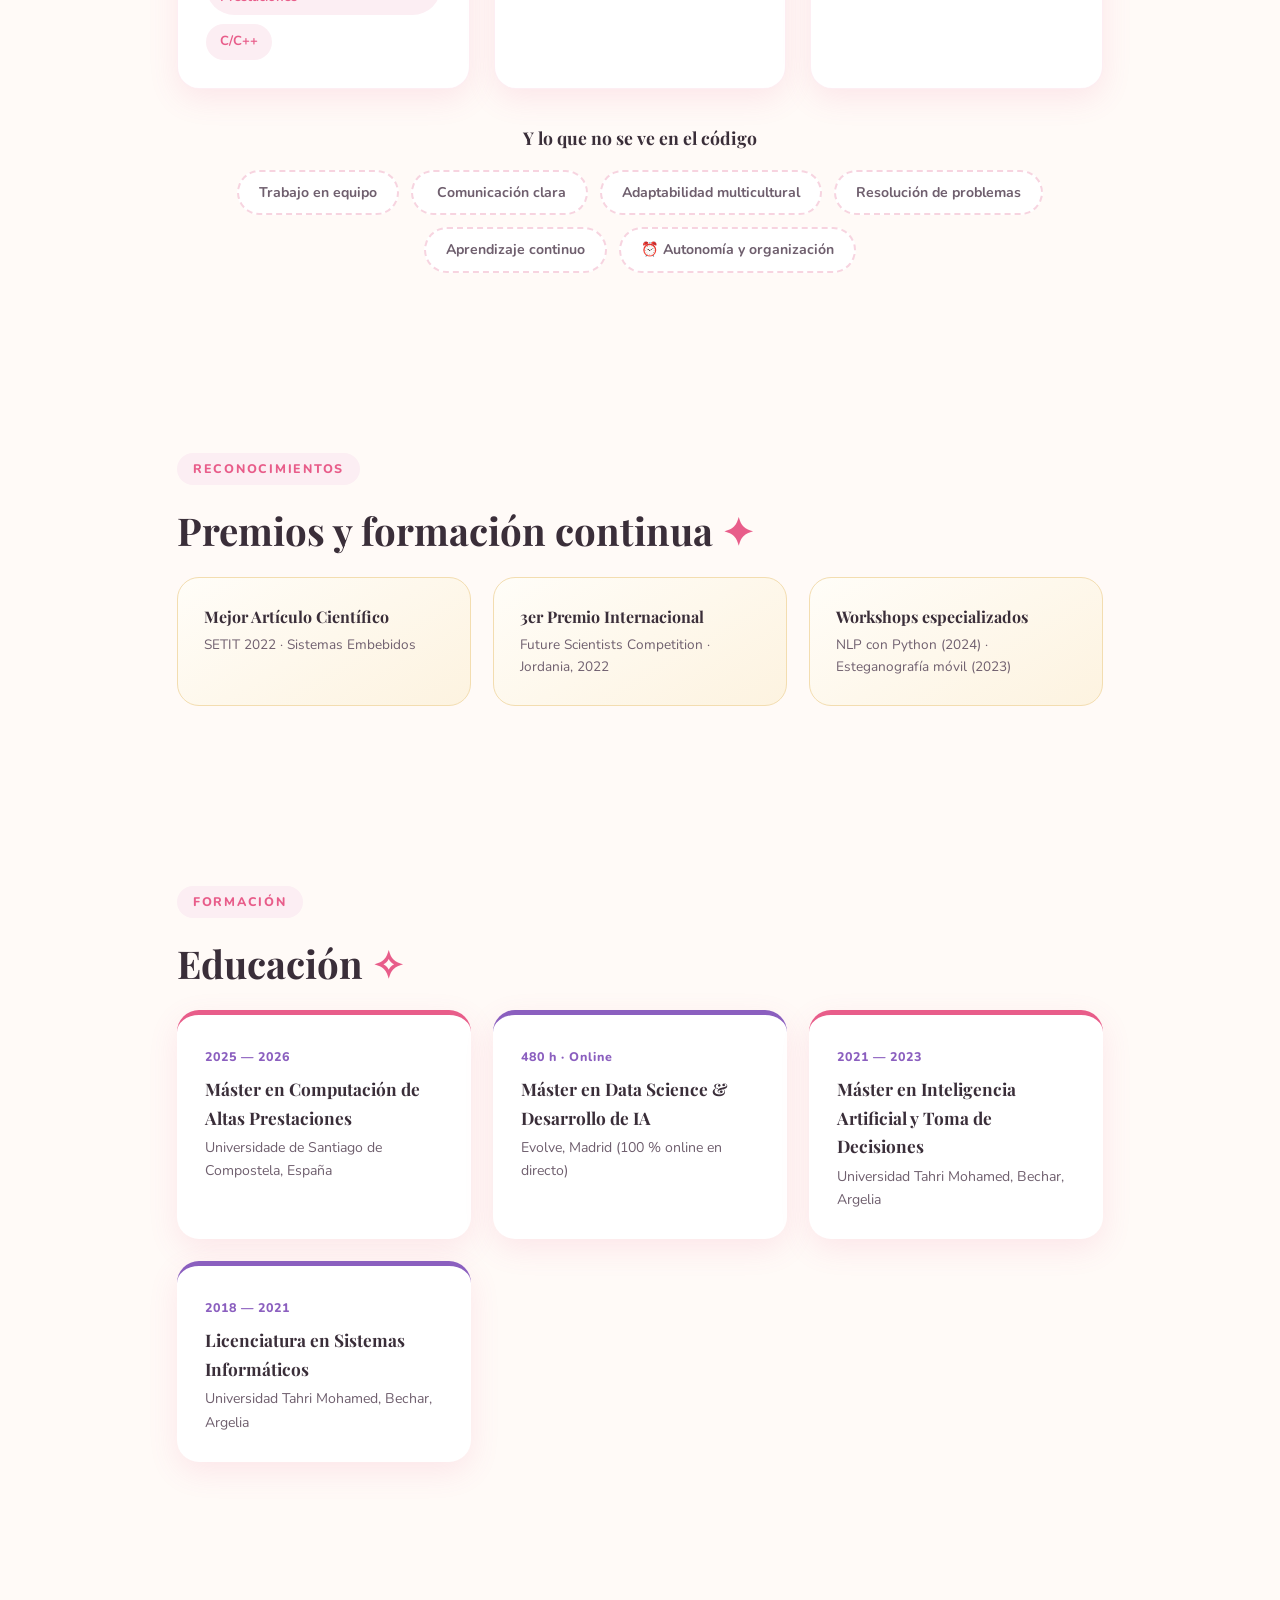
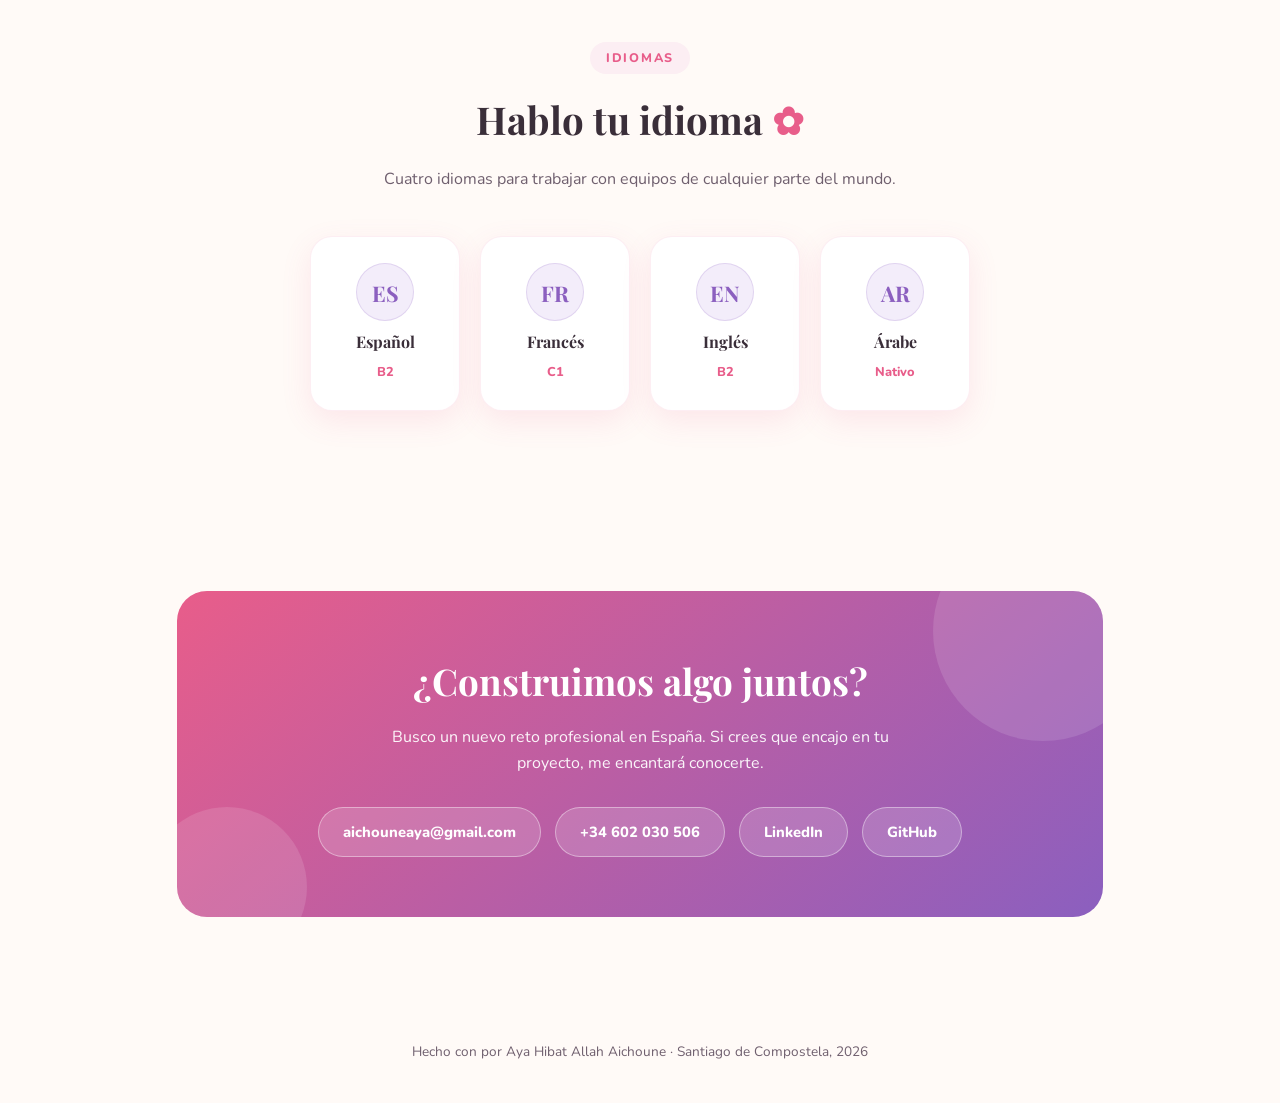
==== commit c8808360: "Make HogarHub and portfolio professional and responsive: remove emojis, add SVG icons and mobile lay" ====
--- a/index.html
+++ b/index.html
@@ -380,6 +380,7 @@
   }
   .idioma:hover{transform:translateY(-6px) scale(1.03)}
   .idioma .bandera{font-size:2rem}
+  .idioma .bandera.code{font-family:'Playfair Display',serif;font-size:1.35rem;font-weight:700;color:var(--lila);background:var(--lila-suave);border:1px solid rgba(139,95,191,.18);width:58px;height:58px;line-height:58px;border-radius:50%;margin:0 auto}
   .idioma h3{font-size:1rem;margin:8px 0 2px}
   .idioma .nivel{font-size:.8rem;font-weight:800;color:var(--rosa)}
 
@@ -479,546 +480,551 @@
 
   footer{text-align:center;padding:34px 6vw 40px;color:var(--tinta-suave);font-size:.85rem}
   footer .corazon{color:var(--rosa)}
+
+  /* Professional responsive polish */
+  @media(max-width:760px){
+    section{padding:62px 5vw}
+    header{padding:104px 5vw 64px}
+    .grid-proyectos,.grid-demos,.grid-skills,.grid-premios,.grid-edu{grid-template-columns:1fr}
+    .app-card{padding:24px 20px}
+    .contacto{padding:42px 22px}
+    .contacto-links{flex-direction:column;align-items:stretch}
+    .contacto-links a{justify-content:center}
+    .hero-cta{flex-direction:column;align-items:stretch}
+    .hero-cta .btn{justify-content:center}
+    .idiomas{display:grid;grid-template-columns:1fr 1fr}
+    .idioma{min-width:0;padding:20px 10px}
+    .carta{padding:34px 22px}
+    .dato .num{font-size:1.6rem}
+  }
+  @media(max-width:420px){ .idiomas{grid-template-columns:1fr} nav{padding:12px 4vw} }
 </style>
 </head>
 <body>
 
 <nav>
-  <a class="logo" href="#top">Aya <span>·</span> Dev</a>
-  <ul>
-    <li><a href="#sobre-mi">Sobre mí</a></li>
-    <li><a href="#experiencia">Experiencia</a></li>
-    <li><a href="#proyectos">Proyectos</a></li>
-    <li><a href="#apps">Apps</a></li>
-    <li><a href="#demos">Demos</a></li>
-    <li><a href="#ia">IA</a></li>
-    <li><a href="#habilidades">Habilidades</a></li>
-    <li><a href="#contacto">Contacto</a></li>
-  </ul>
-  <button class="nav-toggle" aria-label="Abrir menú" aria-expanded="false">☰</button>
+ <a class="logo" href="#top">Aya <span>·</span> Dev</a>
+ <ul>
+ <li><a href="#sobre-mi">Sobre mí</a></li>
+ <li><a href="#experiencia">Experiencia</a></li>
+ <li><a href="#proyectos">Proyectos</a></li>
+ <li><a href="#apps">Apps</a></li>
+ <li><a href="#demos">Demos</a></li>
+ <li><a href="#ia">IA</a></li>
+ <li><a href="#habilidades">Habilidades</a></li>
+ <li><a href="#contacto">Contacto</a></li>
+ </ul>
+ <button class="nav-toggle" aria-label="Abrir menú" aria-expanded="false"></button>
 </nav>
 
 <header id="top">
-  <div class="blob b1"></div><div class="blob b2"></div><div class="blob b3"></div>
-  <span class="sparkle" style="top:18%;left:12%">✦</span>
-  <span class="sparkle" style="top:30%;right:10%;animation-delay:1s">✦</span>
-  <span class="sparkle" style="bottom:22%;left:20%;animation-delay:2s">✦</span>
-  <span class="sparkle" style="top:60%;right:28%;animation-delay:1.5s">✧</span>
-
-  <div class="hero-inner">
-    <div>
-      <span class="badge-disponible"><span class="punto"></span>Abierta a nuevas oportunidades</span>
-      <h1>Hola, soy <em>Aya</em>,<br>y me encanta crear software.</h1>
-      <p class="subtitulo">Desarrolladora Full Stack &amp; Mobile · Santiago de Compostela, España</p>
-      <div class="typing-wrap"><span class="typing" id="typing"></span></div>
-      <div class="hero-cta">
-        <a class="btn btn-rosa" href="#contacto">💌 Hablemos</a>
-        <a class="btn btn-borde" href="#experiencia">Ver mi trayectoria</a>
-      </div>
-    </div>
-    <div class="hero-foto">
-      <div class="aro">
-        <div class="foto-int">
-          <img src="assets/aya.jpg" alt="Retrato de Aya Hibat Allah Aichoune">
-        </div>
-      </div>
-    </div>
-  </div>
-  <a class="scroll-hint" href="#sobre-mi">⌄</a>
+ <div class="blob b1"></div><div class="blob b2"></div><div class="blob b3"></div>
+ <span class="sparkle" style="top:18%;left:12%">✦</span>
+ <span class="sparkle" style="top:30%;right:10%;animation-delay:1s">✦</span>
+ <span class="sparkle" style="bottom:22%;left:20%;animation-delay:2s">✦</span>
+ <span class="sparkle" style="top:60%;right:28%;animation-delay:1.5s">✧</span>
+
+ <div class="hero-inner">
+ <div>
+ <span class="badge-disponible"><span class="punto"></span>Abierta a nuevas oportunidades</span>
+ <h1>Hola, soy <em>Aya</em>,<br>y me encanta crear software.</h1>
+ <p class="subtitulo">Desarrolladora Full Stack &amp; Mobile · Santiago de Compostela, España</p>
+ <div class="typing-wrap"><span class="typing" id="typing"></span></div>
+ <div class="hero-cta">
+ <a class="btn btn-rosa" href="#contacto">Hablemos</a>
+ <a class="btn btn-borde" href="#experiencia">Ver mi trayectoria</a>
+ </div>
+ </div>
+ <div class="hero-foto">
+ <div class="aro">
+ <div class="foto-int">
+ <img src="assets/aya.jpg" alt="Retrato de Aya Hibat Allah Aichoune">
+ </div>
+ </div>
+ </div>
+ </div>
+ <a class="scroll-hint" href="#sobre-mi">⌄</a>
 </header>
 
 <section id="sobre-mi">
-  <div class="reveal">
-    <span class="etiqueta">Carta de presentación</span>
-    <h2>Un poquito sobre mí <span class="deco">✿</span></h2>
-    <p class="intro-seccion">Más que una lista de tecnologías, esto es lo que me mueve como ingeniera de software.</p>
-  </div>
-
-  <div class="carta reveal">
-    <p>Soy <strong>ingeniera de software</strong> con más de <strong>3 años de experiencia</strong> construyendo aplicaciones móviles y plataformas web escalables. Me especializo en <strong>Flutter</strong> y en el ecosistema Full Stack con <strong>PHP/Laravel y Vue.js</strong>, y he tenido la suerte de trabajar en equipos remotos internacionales (Emiratos Árabes Unidos, Francia y España), lo que me ha enseñado a comunicarme con claridad, a organizarme con autonomía y a adaptarme rápido a cualquier equipo.</p>
-    <p>Mi formación une dos mundos que me apasionan: un <strong>Máster en Inteligencia Artificial</strong> y, actualmente, un <strong>Máster en Computación de Altas Prestaciones</strong> en la Universidade de Santiago de Compostela. Me encanta que la tecnología resuelva problemas reales: desde una app educativa usada por familias y profesores hasta un sistema de predicción de crisis epilépticas con IA.</p>
-    <p>Busco un equipo donde pueda <strong>aportar desde el primer día</strong>, seguir creciendo y construir productos de los que sentirme orgullosa. Si buscas a alguien que combine el desarrollo Full Stack y móvil con una base sólida en Inteligencia Artificial, hablemos.</p>
-    <p class="firma">— Aya ♡</p>
-  </div>
-
-  <div class="datos-rapidos">
-    <div class="dato reveal"><div class="num">3+</div><div class="txt">Años de experiencia</div></div>
-    <div class="dato reveal"><div class="num">3</div><div class="txt">Másteres (IA · Data Science · HPC)</div></div>
-    <div class="dato reveal"><div class="num">4</div><div class="txt">Idiomas</div></div>
-    <div class="dato reveal"><div class="num">3</div><div class="txt">Premios y reconocimientos</div></div>
-  </div>
-
-  <div class="info-extra reveal">
-    <span class="soft">📍 Santiago de Compostela, España</span>
-    <span class="soft">🚗 Carnet de conducir · sin vehículo propio</span>
-  </div>
+ <div class="reveal">
+ <span class="etiqueta">Carta de presentación</span>
+ <h2>Un poquito sobre mí <span class="deco">✿</span></h2>
+ <p class="intro-seccion">Más que una lista de tecnologías, esto es lo que me mueve como ingeniera de software.</p>
+ </div>
+
+ <div class="carta reveal">
+ <p>Soy <strong>ingeniera de software</strong> con más de <strong>3 años de experiencia</strong> construyendo aplicaciones móviles y plataformas web escalables. Me especializo en <strong>Flutter</strong> y en el ecosistema Full Stack con <strong>PHP/Laravel y Vue.js</strong>, y he tenido la suerte de trabajar en equipos remotos internacionales (Emiratos Árabes Unidos, Francia y España), lo que me ha enseñado a comunicarme con claridad, a organizarme con autonomía y a adaptarme rápido a cualquier equipo.</p>
+ <p>Mi formación une dos mundos que me apasionan: un <strong>Máster en Inteligencia Artificial</strong> y, actualmente, un <strong>Máster en Computación de Altas Prestaciones</strong> en la Universidade de Santiago de Compostela. Me encanta que la tecnología resuelva problemas reales: desde una app educativa usada por familias y profesores hasta un sistema de predicción de crisis epilépticas con IA.</p>
+ <p>Busco un equipo donde pueda <strong>aportar desde el primer día</strong>, seguir creciendo y construir productos de los que sentirme orgullosa. Si buscas a alguien que combine el desarrollo Full Stack y móvil con una base sólida en Inteligencia Artificial, hablemos.</p>
+ <p class="firma">— Aya </p>
+ </div>
+
+ <div class="datos-rapidos">
+ <div class="dato reveal"><div class="num">3+</div><div class="txt">Años de experiencia</div></div>
+ <div class="dato reveal"><div class="num">3</div><div class="txt">Másteres (IA · Data Science · HPC)</div></div>
+ <div class="dato reveal"><div class="num">4</div><div class="txt">Idiomas</div></div>
+ <div class="dato reveal"><div class="num">3</div><div class="txt">Premios y reconocimientos</div></div>
+ </div>
+
+ <div class="info-extra reveal">
+ <span class="soft">Santiago de Compostela, España</span>
+ <span class="soft">Carnet de conducir · sin vehículo propio</span>
+ </div>
 </section>
 
 <section id="experiencia">
-  <div class="reveal">
-    <span class="etiqueta">Trayectoria</span>
-    <h2>Experiencia profesional <span class="deco">✦</span></h2>
-    <p class="intro-seccion">Tres años trabajando con equipos de tres países distintos, siempre con producto real en producción.</p>
-  </div>
-
-  <div class="timeline">
-    <div class="hito reveal">
-      <span class="fecha">Jun 2026 — Sep 2026</span><span class="chip-actual">Prácticas · 3 Meses</span>
-      <h3>Desarrolladora Full Stack</h3>
-      <span class="empresa">InvBit · Santiago de Compostela, España</span>
-      <ul>
-        <li>Desarrollo de aplicaciones web con Laravel y Vue.js.</li>
-        <li>Diseño de bases de datos y consumo de APIs RESTful.</li>
-      </ul>
-    </div>
-    <div class="hito reveal">
-      <span class="fecha">2023 — 2025</span>
-      <h3>Desarrolladora Móvil (remoto)</h3>
-      <span class="empresa">Brokerspot · Emiratos Árabes Unidos</span>
-      <ul>
-        <li>Desarrollo de una plataforma inmobiliaria en Flutter, reduciendo los tiempos de carga un 20%.</li>
-        <li>Implementación de funcionalidades en tiempo real para gestión de alquileres y ventas.</li>
-      </ul>
-    </div>
-    <div class="hito reveal">
-      <span class="fecha">2022 — 2025</span>
-      <h3>Desarrolladora Móvil (remoto)</h3>
-      <span class="empresa">Eduworky · Francia</span>
-      <ul>
-        <li>Desarrollo de la app educativa Eduworky con módulos de pagos y gestión académica.</li>
-        <li>Mejora continua de la UI/UX para estudiantes, padres y profesores.</li>
-      </ul>
-    </div>
-  </div>
+ <div class="reveal">
+ <span class="etiqueta">Trayectoria</span>
+ <h2>Experiencia profesional <span class="deco">✦</span></h2>
+ <p class="intro-seccion">Tres años trabajando con equipos de tres países distintos, siempre con producto real en producción.</p>
+ </div>
+
+ <div class="timeline">
+ <div class="hito reveal">
+ <span class="fecha">Jun 2026 — Sep 2026</span><span class="chip-actual">Prácticas · 3 Meses</span>
+ <h3>Desarrolladora Full Stack</h3>
+ <span class="empresa">InvBit · Santiago de Compostela, España</span>
+ <ul>
+ <li>Desarrollo de aplicaciones web con Laravel y Vue.js.</li>
+ <li>Diseño de bases de datos y consumo de APIs RESTful.</li>
+ </ul>
+ </div>
+ <div class="hito reveal">
+ <span class="fecha">2023 — 2025</span>
+ <h3>Desarrolladora Móvil (remoto)</h3>
+ <span class="empresa">Brokerspot · Emiratos Árabes Unidos</span>
+ <ul>
+ <li>Desarrollo de una plataforma inmobiliaria en Flutter, reduciendo los tiempos de carga un 20%.</li>
+ <li>Implementación de funcionalidades en tiempo real para gestión de alquileres y ventas.</li>
+ </ul>
+ </div>
+ <div class="hito reveal">
+ <span class="fecha">2022 — 2025</span>
+ <h3>Desarrolladora Móvil (remoto)</h3>
+ <span class="empresa">Eduworky · Francia</span>
+ <ul>
+ <li>Desarrollo de la app educativa Eduworky con módulos de pagos y gestión académica.</li>
+ <li>Mejora continua de la UI/UX para estudiantes, padres y profesores.</li>
+ </ul>
+ </div>
+ </div>
 </section>
 
 <section id="proyectos">
-  <div class="reveal">
-    <span class="etiqueta">Portfolio</span>
-    <h2>Proyectos destacados <span class="deco">✧</span></h2>
-    <p class="intro-seccion">Proyectos con impacto real, dos de ellos premiados a nivel nacional e internacional.</p>
-  </div>
-
-  <div class="grid-proyectos">
-    <div class="proyecto reveal" style="border:2px solid var(--rosa);background:linear-gradient(150deg,#fff,var(--rosa-suave))">
-      <div class="icono">🏠</div>
-      <h3>HogarHub · Plataforma inmobiliaria ⭐</h3>
-      <p><strong>Mi proyecto insignia full-stack:</strong> buscador con filtros, favoritos, calculadora de hipoteca, publicación con login y panel de estadísticas, sobre una API REST FastAPI + SQLite. <a href="demos/hogarhub/index.html" target="_blank" rel="noopener" style="color:var(--rosa);font-weight:800">Probar en vivo →</a></p>
-      <span class="premio-tag">⭐ Nuevo · Demo funcional + backend real</span>
-    </div>
-    <div class="proyecto reveal">
-      <div class="icono">🖊️</div>
-      <h3>Bolígrafo Inteligente</h3>
-      <p>Prototipo IoT (Arduino + software) para la digitalización automática de datos escritos a mano.</p>
-      <span class="premio-tag">🏆 Premiado internacionalmente</span>
-    </div>
-    <div class="proyecto reveal">
-      <div class="icono">🧠</div>
-      <h3>EEG AI Predictor</h3>
-      <p>Sistema en Python para la predicción de crisis epilépticas a partir de señales EEG. Proyecto de Máster en IA.</p>
-    </div>
-    <div class="proyecto reveal">
-      <div class="icono">🛒</div>
-      <h3>Allo Mouton</h3>
-      <p>Optimización de una plataforma e-commerce de alto volumen en Francia, con integración de pagos.</p>
-    </div>
-    <div class="proyecto reveal">
-      <div class="icono">🌱</div>
-      <h3>Zero Paper One</h3>
-      <p>Solución digital para la reducción del consumo de papel en las organizaciones.</p>
-      <span class="premio-tag">🏆 Premiado a nivel nacional</span>
-    </div>
-    <div class="proyecto reveal">
-      <div class="icono">🖐️</div>
-      <h3>Hand Mouse</h3>
-      <p>Control del ordenador con la cámara: cursor, clics, arrastre y scroll usando solo gestos de la mano, en tiempo real con Python y MediaPipe.</p>
-      <span class="premio-tag">▶ Demo abajo, en «IA en movimiento»</span>
-    </div>
-    <div class="proyecto reveal">
-      <div class="icono">💄</div>
-      <h3>Beauty Sales Dashboard</h3>
-      <p>Panel de ventas de cosmética en tiempo real con Python, Streamlit, PostgreSQL y Plotly: métricas, pedidos y gráficas en vivo.</p>
-      <span class="premio-tag">▶ Ficha abajo, en «Del código al producto»</span>
-    </div>
-    <div class="proyecto reveal">
-      <div class="icono">🌾</div>
-      <h3>Asistente experto RAG</h3>
-      <p>Agente que responde preguntas sobre artículos científicos de teledetección agrícola citando documento y página: Gemini, ChromaDB y LangGraph con memoria de conversación. Desplegado y usable online.</p>
-      <span class="premio-tag">▶ Pruébalo abajo, en «IA en movimiento»</span>
-    </div>
-  </div>
+ <div class="reveal">
+ <span class="etiqueta">Portfolio</span>
+ <h2>Proyectos destacados <span class="deco">✧</span></h2>
+ <p class="intro-seccion">Proyectos con impacto real, dos de ellos premiados a nivel nacional e internacional.</p>
+ </div>
+
+ <div class="grid-proyectos">
+ <div class="proyecto reveal" style="border:2px solid var(--rosa);background:linear-gradient(150deg,#fff,var(--rosa-suave))">
+ <h3>HogarHub · Plataforma inmobiliaria</h3>
+ <p><strong>Mi proyecto insignia full-stack:</strong> buscador con filtros, favoritos, calculadora de hipoteca, publicación con login y panel de estadísticas, sobre una API REST FastAPI + SQLite. <a href="demos/hogarhub/index.html" target="_blank" rel="noopener" style="color:var(--rosa);font-weight:800">Probar en vivo →</a></p>
+ <span class="premio-tag">Nuevo · Demo funcional + backend real</span>
+ </div>
+ <div class="proyecto reveal">
+ <h3>Bolígrafo Inteligente</h3>
+ <p>Prototipo IoT (Arduino + software) para la digitalización automática de datos escritos a mano.</p>
+ <span class="premio-tag">Premiado internacionalmente</span>
+ </div>
+ <div class="proyecto reveal">
+ <h3>EEG AI Predictor</h3>
+ <p>Sistema en Python para la predicción de crisis epilépticas a partir de señales EEG. Proyecto de Máster en IA.</p>
+ </div>
+ <div class="proyecto reveal">
+ <h3>Allo Mouton</h3>
+ <p>Optimización de una plataforma e-commerce de alto volumen en Francia, con integración de pagos.</p>
+ </div>
+ <div class="proyecto reveal">
+ <h3>Zero Paper One</h3>
+ <p>Solución digital para la reducción del consumo de papel en las organizaciones.</p>
+ <span class="premio-tag">Premiado a nivel nacional</span>
+ </div>
+ <div class="proyecto reveal">
+ <h3>Hand Mouse</h3>
+ <p>Control del ordenador con la cámara: cursor, clics, arrastre y scroll usando solo gestos de la mano, en tiempo real con Python y MediaPipe.</p>
+ <span class="premio-tag">▶ Demo abajo, en «IA en movimiento»</span>
+ </div>
+ <div class="proyecto reveal">
+ <h3>Beauty Sales Dashboard</h3>
+ <p>Panel de ventas de cosmética en tiempo real con Python, Streamlit, PostgreSQL y Plotly: métricas, pedidos y gráficas en vivo.</p>
+ <span class="premio-tag">▶ Ficha abajo, en «Del código al producto»</span>
+ </div>
+ <div class="proyecto reveal">
+ <h3>Asistente experto RAG</h3>
+ <p>Agente que responde preguntas sobre artículos científicos de teledetección agrícola citando documento y página: Gemini, ChromaDB y LangGraph con memoria de conversación. Desplegado y usable online.</p>
+ <span class="premio-tag">▶ Pruébalo abajo, en «IA en movimiento»</span>
+ </div>
+ </div>
 </section>
 
 <section id="apps">
-  <div class="reveal">
-    <span class="etiqueta">En producción</span>
-    <h2>Del código al producto <span class="deco">🚀</span></h2>
-    <p class="intro-seccion">Proyectos completos y funcionando de verdad, de la base de datos a la pantalla.</p>
-  </div>
-
-  <div class="grid-apps">
-    <div class="app-card reveal" style="border:2px solid rgba(232,93,138,.35)">
-      <div style="background:linear-gradient(140deg,#0f172a,#4c1d95 60%,#db2777);border-radius:18px;padding:36px 26px;text-align:center;color:#fff;border:1px solid rgba(139,95,191,.15)">
-        <div style="font-size:3.4rem">🏠</div>
-        <h3 style="font-family:'Playfair Display',serif;margin:10px 0;color:#fff;font-size:1.5rem">HogarHub</h3>
-        <p style="font-size:.88rem;font-weight:700;opacity:.92">🔍 Busca · ❤️ Guarda · 🏦 Calcula tu hipoteca<br>➕ Publica · 📊 Analiza<br><br><span style="background:rgba(255,255,255,.18);padding:5px 12px;border-radius:999px">API REST · FastAPI + SQLite</span></p>
-      </div>
-      <div class="app-info">
-        <span class="app-tag">⭐ Proyecto insignia · Full-stack completo</span>
-        <h3>🏠 HogarHub — Plataforma inmobiliaria</h3>
-        <p>Mi plataforma más completa, inspirada en mi trabajo real en <strong>Brokerspot</strong>: buscador con filtros por ciudad/tipo/precio, favoritos, ficha con <strong>calculadora de hipoteca</strong>, solicitud de visitas, <strong>publicación de viviendas con login por token</strong> y panel con gráficas e inventario. Detrás hay una <strong>API REST real (FastAPI + SQLite)</strong> — la demo se conecta a ella en local y en Pages usa la misma API en modo local.</p>
-        <div class="tecnologias">
-          <span>FastAPI</span><span>SQLite</span><span>API REST</span><span>Auth por token</span><span>JavaScript</span><span>UI moderna</span><span>CRUD</span>
-        </div>
-        <div class="app-botones">
-          <a class="btn-demo" href="demos/hogarhub/index.html" target="_blank" rel="noopener">▶ Probar HogarHub ✨</a>
-          <a class="btn-demo secundario" href="https://github.com/Aya-Hibat-Allah-Aichoune/aya-hibat-allah-aichoune.github.io/tree/main/demos/hogarhub" target="_blank" rel="noopener">🐙 Código + backend</a>
-        </div>
-      </div>
-    </div>
-
-    <div class="app-card ancha reveal">
-      <a class="navegador" href="demos/dashboard-ventas/index.html" target="_blank" rel="noopener" aria-label="Ver el proyecto Beauty Sales Dashboard">
-        <div class="barra">
-          <span class="punto-nav"></span><span class="punto-nav"></span><span class="punto-nav"></span>
-          <span class="url-falsa">beauty-sales-dashboard · Streamlit</span>
-        </div>
-        <div class="capturas">
-          <img src="demos/dashboard-ventas/capturas/dashboard-1.png" alt="Vista principal del Beauty Sales Dashboard: métricas de ingresos y tabla de últimos pedidos">
-          <img class="segunda" src="demos/dashboard-ventas/capturas/dashboard-2.png" alt="Gráficas del dashboard: ventas por producto y por ciudad">
-        </div>
-      </a>
-      <div class="app-info">
-        <span class="app-tag">📊 Datos en tiempo real</span>
-        <h3>💄 Beauty Sales Dashboard</h3>
-        <p>Panel de control que monitoriza en directo las ventas de una tienda de cosmética: ingresos, pedidos y gráficas por producto y ciudad, refrescándose solo cada 60 segundos sobre <strong>PostgreSQL</strong>, con un simulador de ventas incluido. Pasa el ratón por la captura para ver las gráficas.</p>
-        <div class="tecnologias">
-          <span>Python</span><span>Streamlit</span><span>PostgreSQL</span><span>Plotly</span><span>Pandas</span><span>SQLAlchemy</span>
-        </div>
-        <div class="app-botones">
-          <a class="btn-demo" href="demos/dashboard-ventas/index.html" target="_blank" rel="noopener">Ver proyecto y código ✨</a>
-          <a class="btn-demo secundario" href="https://github.com/Aya-Hibat-Allah-Aichoune/Dashboard_live_sales" target="_blank" rel="noopener">🐙 GitHub</a>
-        </div>
-      </div>
-    </div>
-  </div>
+ <div class="reveal">
+ <span class="etiqueta">En producción</span>
+ <h2>Del código al producto <span class="deco"></span></h2>
+ <p class="intro-seccion">Proyectos completos y funcionando de verdad, de la base de datos a la pantalla.</p>
+ </div>
+
+ <div class="grid-apps">
+ <div class="app-card reveal" style="border:2px solid rgba(232,93,138,.35)">
+ <div style="background:linear-gradient(140deg,#0f172a,#4c1d95 60%,#db2777);border-radius:18px;padding:36px 26px;text-align:center;color:#fff;border:1px solid rgba(139,95,191,.15)">
+ <div style="font-size:3.4rem"></div>
+ <h3 style="font-family:'Playfair Display',serif;margin:10px 0;color:#fff;font-size:1.5rem">HogarHub</h3>
+ <p style="font-size:.88rem;font-weight:700;opacity:.92">Busca · ❤️ Guarda ·  Calcula tu hipoteca<br>➕ Publica ·  Analiza<br><br><span style="background:rgba(255,255,255,.18);padding:5px 12px;border-radius:999px">API REST · FastAPI + SQLite</span></p>
+ </div>
+ <div class="app-info">
+ <span class="app-tag">Proyecto insignia · Full-stack completo</span>
+ <h3>HogarHub — Plataforma inmobiliaria</h3>
+ <p>Mi plataforma más completa, inspirada en mi trabajo real en <strong>Brokerspot</strong>: buscador con filtros por ciudad/tipo/precio, favoritos, ficha con <strong>calculadora de hipoteca</strong>, solicitud de visitas, <strong>publicación de viviendas con login por token</strong> y panel con gráficas e inventario. Detrás hay una <strong>API REST real (FastAPI + SQLite)</strong> — la demo se conecta a ella en local y en Pages usa la misma API en modo local.</p>
+ <div class="tecnologias">
+ <span>FastAPI</span><span>SQLite</span><span>API REST</span><span>Auth por token</span><span>JavaScript</span><span>UI moderna</span><span>CRUD</span>
+ </div>
+ <div class="app-botones">
+ <a class="btn-demo" href="demos/hogarhub/index.html" target="_blank" rel="noopener">Probar HogarHub</a>
+ <a class="btn-demo secundario" href="https://github.com/Aya-Hibat-Allah-Aichoune/aya-hibat-allah-aichoune.github.io/tree/main/demos/hogarhub" target="_blank" rel="noopener">Código + backend</a>
+ </div>
+ </div>
+ </div>
+
+ <div class="app-card ancha reveal">
+ <a class="navegador" href="demos/dashboard-ventas/index.html" target="_blank" rel="noopener" aria-label="Ver el proyecto Beauty Sales Dashboard">
+ <div class="barra">
+ <span class="punto-nav"></span><span class="punto-nav"></span><span class="punto-nav"></span>
+ <span class="url-falsa">beauty-sales-dashboard · Streamlit</span>
+ </div>
+ <div class="capturas">
+ <img src="demos/dashboard-ventas/capturas/dashboard-1.png" alt="Vista principal del Beauty Sales Dashboard: métricas de ingresos y tabla de últimos pedidos">
+ <img class="segunda" src="demos/dashboard-ventas/capturas/dashboard-2.png" alt="Gráficas del dashboard: ventas por producto y por ciudad">
+ </div>
+ </a>
+ <div class="app-info">
+ <span class="app-tag">Datos en tiempo real</span>
+ <h3> Beauty Sales Dashboard</h3>
+ <p>Panel de control que monitoriza en directo las ventas de una tienda de cosmética: ingresos, pedidos y gráficas por producto y ciudad, refrescándose solo cada 60 segundos sobre <strong>PostgreSQL</strong>, con un simulador de ventas incluido. Pasa el ratón por la captura para ver las gráficas.</p>
+ <div class="tecnologias">
+ <span>Python</span><span>Streamlit</span><span>PostgreSQL</span><span>Plotly</span><span>Pandas</span><span>SQLAlchemy</span>
+ </div>
+ <div class="app-botones">
+ <a class="btn-demo" href="demos/dashboard-ventas/index.html" target="_blank" rel="noopener">Ver proyecto y código </a>
+ <a class="btn-demo secundario" href="https://github.com/Aya-Hibat-Allah-Aichoune/Dashboard_live_sales" target="_blank" rel="noopener">GitHub</a>
+ </div>
+ </div>
+ </div>
+ </div>
 </section>
 
 <section id="demos">
-  <div class="reveal">
-    <span class="etiqueta">En vivo</span>
-    <h2>Mis proyectos, en acción <span class="deco">✦</span></h2>
-    <p class="intro-seccion">No te lo cuento, te lo enseño: cuatro experimentos visuales programados por mí que puedes abrir y tocar.</p>
-  </div>
-
-  <div class="grid-demos">
-    <div class="demo reveal">
-      <div class="barra-nav">
-        <span class="punto-nav"></span><span class="punto-nav"></span><span class="punto-nav"></span>
-        <span class="url-falsa">galaxia-interactiva · Three.js</span>
-      </div>
-      <a class="captura" href="demos/galaxia/index.html" target="_blank" rel="noopener">
-        <img src="assets/galaxia.jpg" alt="Captura de la galaxia 3D interactiva: disco espiral de partículas violetas y rosas">
-        <div class="velo"><span>▶ Abrir demo interactiva</span></div>
-      </a>
-      <div class="cuerpo">
-        <h3>🌌 Galaxia Interactiva 3D</h3>
-        <p>Galaxia espiral generada en tiempo real con <strong>miles de partículas</strong>: disco, brazos y halo calculados de forma procedural. Arrastra para rotar la cámara y explora la escena con total libertad.</p>
-        <div class="tecnologias">
-          <span>Three.js</span><span>WebGL</span><span>JavaScript</span><span>Renderizado 3D</span>
-        </div>
-        <a class="btn-demo" href="demos/galaxia/index.html" target="_blank" rel="noopener">Ver demo ✨</a>
-      </div>
-    </div>
-
-    <div class="demo reveal">
-      <div class="barra-nav">
-        <span class="punto-nav"></span><span class="punto-nav"></span><span class="punto-nav"></span>
-        <span class="url-falsa">galaxia-espiral · Three.js</span>
-      </div>
-      <a class="captura" href="demos/galaxia-espiral/index.html" target="_blank" rel="noopener">
-        <img src="assets/galaxia-espiral.jpg" alt="Captura de la galaxia espiral animada: brazos de partículas naranjas y azules girando sobre fondo negro">
-        <div class="velo"><span>▶ Abrir demo interactiva</span></div>
-      </a>
-      <div class="cuerpo">
-        <h3>🌠 Galaxia Espiral Animada</h3>
-        <p>Galaxia espiral de <strong>100.000 partículas</strong> generada de forma procedural: tres brazos, degradado de color del núcleo al borde y una cámara que orbita sola alrededor de la escena. Arrastra para explorarla a tu ritmo.</p>
-        <div class="tecnologias">
-          <span>Three.js</span><span>WebGL</span><span>JavaScript</span><span>Generación procedural</span>
-        </div>
-        <a class="btn-demo" href="demos/galaxia-espiral/index.html" target="_blank" rel="noopener">Ver demo ✨</a>
-      </div>
-    </div>
-
-    <div class="demo reveal">
-      <div class="barra-nav">
-        <span class="punto-nav"></span><span class="punto-nav"></span><span class="punto-nav"></span>
-        <span class="url-falsa">agujero-negro · Three.js + Bloom</span>
-      </div>
-      <a class="captura" href="demos/agujero-negro/index.html" target="_blank" rel="noopener">
-        <img src="assets/agujero-negro.jpg" alt="Captura de la simulación de agujero negro: disco de acreción brillante naranja y rojo sobre fondo estrellado">
-        <div class="velo"><span>▶ Abrir demo interactiva</span></div>
-      </a>
-      <div class="cuerpo">
-        <h3>🕳️ Agujero Negro Galáctico</h3>
-        <p>Simulación de un agujero negro con su <strong>disco de acreción</strong> incandescente, post-procesado con efecto bloom, ondas de energía al hacer clic («Eco del disco») y cuatro temas de color: Inferno, Rubí, Plasma y Vacío.</p>
-        <div class="tecnologias">
-          <span>Three.js</span><span>WebGL</span><span>Post-procesado (Bloom)</span><span>Shaders</span>
-        </div>
-        <a class="btn-demo" href="demos/agujero-negro/index.html" target="_blank" rel="noopener">Ver demo ✨</a>
-      </div>
-    </div>
-
-    <div class="demo reveal">
-      <div class="barra-nav">
-        <span class="punto-nav"></span><span class="punto-nav"></span><span class="punto-nav"></span>
-        <span class="url-falsa">red-neuronal-cuantica · 3D</span>
-      </div>
-      <a class="captura" href="demos/red-neuronal/index.html" target="_blank" rel="noopener">
-        <img src="assets/red-neuronal.jpg" alt="Captura de la red neuronal cuántica 3D: nodos brillantes rosas conectados sobre fondo oscuro">
-        <div class="velo"><span>▶ Abrir demo interactiva</span></div>
-      </a>
-      <div class="cuerpo">
-        <h3>🧠 Red Neuronal Cuántica 3D</h3>
-        <p>Visualización 3D de una red neuronal: haz clic para enviar <strong>pulsos de energía</strong> entre los nodos, arrastra para explorar la estructura y juega con los temas de color y la densidad de la red.</p>
-        <div class="tecnologias">
-          <span>JavaScript</span><span>Canvas / WebGL</span><span>Animación 3D</span><span>UI Glassmorphism</span>
-        </div>
-        <a class="btn-demo" href="demos/red-neuronal/index.html" target="_blank" rel="noopener">Ver demo ✨</a>
-      </div>
-    </div>
-  </div>
-
-  <p class="nota-demos reveal">💡 Las demos se abren en una pestaña nueva y funcionan directamente en el navegador — sin instalar nada.</p>
+ <div class="reveal">
+ <span class="etiqueta">En vivo</span>
+ <h2>Mis proyectos, en acción <span class="deco">✦</span></h2>
+ <p class="intro-seccion">No te lo cuento, te lo enseño: cuatro experimentos visuales programados por mí que puedes abrir y tocar.</p>
+ </div>
+
+ <div class="grid-demos">
+ <div class="demo reveal">
+ <div class="barra-nav">
+ <span class="punto-nav"></span><span class="punto-nav"></span><span class="punto-nav"></span>
+ <span class="url-falsa">galaxia-interactiva · Three.js</span>
+ </div>
+ <a class="captura" href="demos/galaxia/index.html" target="_blank" rel="noopener">
+ <img src="assets/galaxia.jpg" alt="Captura de la galaxia 3D interactiva: disco espiral de partículas violetas y rosas">
+ <div class="velo"><span>▶ Abrir demo interactiva</span></div>
+ </a>
+ <div class="cuerpo">
+ <h3> Galaxia Interactiva 3D</h3>
+ <p>Galaxia espiral generada en tiempo real con <strong>miles de partículas</strong>: disco, brazos y halo calculados de forma procedural. Arrastra para rotar la cámara y explora la escena con total libertad.</p>
+ <div class="tecnologias">
+ <span>Three.js</span><span>WebGL</span><span>JavaScript</span><span>Renderizado 3D</span>
+ </div>
+ <a class="btn-demo" href="demos/galaxia/index.html" target="_blank" rel="noopener">Ver demo </a>
+ </div>
+ </div>
+
+ <div class="demo reveal">
+ <div class="barra-nav">
+ <span class="punto-nav"></span><span class="punto-nav"></span><span class="punto-nav"></span>
+ <span class="url-falsa">galaxia-espiral · Three.js</span>
+ </div>
+ <a class="captura" href="demos/galaxia-espiral/index.html" target="_blank" rel="noopener">
+ <img src="assets/galaxia-espiral.jpg" alt="Captura de la galaxia espiral animada: brazos de partículas naranjas y azules girando sobre fondo negro">
+ <div class="velo"><span>▶ Abrir demo interactiva</span></div>
+ </a>
+ <div class="cuerpo">
+ <h3> Galaxia Espiral Animada</h3>
+ <p>Galaxia espiral de <strong>100.000 partículas</strong> generada de forma procedural: tres brazos, degradado de color del núcleo al borde y una cámara que orbita sola alrededor de la escena. Arrastra para explorarla a tu ritmo.</p>
+ <div class="tecnologias">
+ <span>Three.js</span><span>WebGL</span><span>JavaScript</span><span>Generación procedural</span>
+ </div>
+ <a class="btn-demo" href="demos/galaxia-espiral/index.html" target="_blank" rel="noopener">Ver demo </a>
+ </div>
+ </div>
+
+ <div class="demo reveal">
+ <div class="barra-nav">
+ <span class="punto-nav"></span><span class="punto-nav"></span><span class="punto-nav"></span>
+ <span class="url-falsa">agujero-negro · Three.js + Bloom</span>
+ </div>
+ <a class="captura" href="demos/agujero-negro/index.html" target="_blank" rel="noopener">
+ <img src="assets/agujero-negro.jpg" alt="Captura de la simulación de agujero negro: disco de acreción brillante naranja y rojo sobre fondo estrellado">
+ <div class="velo"><span>▶ Abrir demo interactiva</span></div>
+ </a>
+ <div class="cuerpo">
+ <h3>️ Agujero Negro Galáctico</h3>
+ <p>Simulación de un agujero negro con su <strong>disco de acreción</strong> incandescente, post-procesado con efecto bloom, ondas de energía al hacer clic («Eco del disco») y cuatro temas de color: Inferno, Rubí, Plasma y Vacío.</p>
+ <div class="tecnologias">
+ <span>Three.js</span><span>WebGL</span><span>Post-procesado (Bloom)</span><span>Shaders</span>
+ </div>
+ <a class="btn-demo" href="demos/agujero-negro/index.html" target="_blank" rel="noopener">Ver demo </a>
+ </div>
+ </div>
+
+ <div class="demo reveal">
+ <div class="barra-nav">
+ <span class="punto-nav"></span><span class="punto-nav"></span><span class="punto-nav"></span>
+ <span class="url-falsa">red-neuronal-cuantica · 3D</span>
+ </div>
+ <a class="captura" href="demos/red-neuronal/index.html" target="_blank" rel="noopener">
+ <img src="assets/red-neuronal.jpg" alt="Captura de la red neuronal cuántica 3D: nodos brillantes rosas conectados sobre fondo oscuro">
+ <div class="velo"><span>▶ Abrir demo interactiva</span></div>
+ </a>
+ <div class="cuerpo">
+ <h3> Red Neuronal Cuántica 3D</h3>
+ <p>Visualización 3D de una red neuronal: haz clic para enviar <strong>pulsos de energía</strong> entre los nodos, arrastra para explorar la estructura y juega con los temas de color y la densidad de la red.</p>
+ <div class="tecnologias">
+ <span>JavaScript</span><span>Canvas / WebGL</span><span>Animación 3D</span><span>UI Glassmorphism</span>
+ </div>
+ <a class="btn-demo" href="demos/red-neuronal/index.html" target="_blank" rel="noopener">Ver demo </a>
+ </div>
+ </div>
+ </div>
+
+ <p class="nota-demos reveal">Las demos se abren en una pestaña nueva y funcionan directamente en el navegador — sin instalar nada.</p>
 </section>
 
 <section id="ia">
-  <div class="reveal">
-    <span class="etiqueta">Inteligencia Artificial</span>
-    <h2>IA en movimiento <span class="deco">🤖</span></h2>
-    <p class="intro-seccion">Mi Máster en IA no se quedó en la teoría: aquí puedes ver mis modelos trabajando sobre vídeo real y un asistente RAG que puedes usar ahora mismo.</p>
-  </div>
-
-  <div class="grid-demos">
-    <div class="demo reveal">
-      <div class="barra-nav">
-        <span class="punto-nav"></span><span class="punto-nav"></span><span class="punto-nav"></span>
-        <span class="url-falsa">asistente-teledeteccion-agricola.streamlit.app · Gemini + RAG</span>
-      </div>
-      <a class="captura" href="https://asistente-teledeteccion-agricola.streamlit.app" target="_blank" rel="noopener" aria-label="Abrir el asistente experto en teledetección agrícola">
-        <img src="assets/asistente-rag.jpg" alt="Captura del asistente RAG respondiendo, con citas, qué índice de vegetación detecta el daño del saltahojas marrón en arroz">
-        <div class="velo"><span>Abrir la app ✨</span></div>
-      </a>
-      <div class="cuerpo">
-        <h3>🌾 Asistente experto en teledetección agrícola</h3>
-        <p>Agente <strong>RAG con memoria</strong> sobre cinco artículos científicos: embeddings de Gemini en <strong>ChromaDB</strong>, grafo en <strong>LangGraph</strong> que reescribe la pregunta con el historial, recupera los fragmentos y responde citando documento y página. Si los artículos no contienen la respuesta, lo dice en vez de inventar.</p>
-        <div class="tecnologias">
-          <span>Python</span><span>Gemini</span><span>LangGraph</span><span>LangChain</span><span>ChromaDB</span><span>Streamlit</span>
-        </div>
-        <div class="acciones">
-          <a class="btn-demo" href="https://asistente-teledeteccion-agricola.streamlit.app" target="_blank" rel="noopener">Probar el asistente ✨</a>
-          <a class="btn-demo secundario" href="https://github.com/Aya-Hibat-Allah-Aichoune/proyecto-final-genai" target="_blank" rel="noopener">🐙 GitHub</a>
-        </div>
-      </div>
-    </div>
-
-    <div class="demo reveal">
-      <div class="barra-nav">
-        <span class="punto-nav"></span><span class="punto-nav"></span><span class="punto-nav"></span>
-        <span class="url-falsa">deteccion-objetos · Computer Vision</span>
-      </div>
-      <div class="captura">
-        <video controls preload="metadata" playsinline poster="assets/deteccion-objetos-poster.jpg">
-          <source src="assets/deteccion-objetos.mp4" type="video/mp4">
-          Tu navegador no puede reproducir este vídeo.
-        </video>
-      </div>
-      <div class="cuerpo">
-        <h3>🎯 Detección de objetos en vídeo</h3>
-        <p>Sistema de <strong>visión por computador</strong> que detecta, clasifica y sigue objetos en vídeo, dibujando en tiempo real las cajas delimitadoras y las etiquetas de cada elemento reconocido.</p>
-        <div class="tecnologias">
-          <span>Python</span><span>Deep Learning</span><span>Visión por Computador</span><span>Detección en tiempo real</span>
-        </div>
-      </div>
-    </div>
-
-    <div class="demo reveal">
-      <div class="barra-nav">
-        <span class="punto-nav"></span><span class="punto-nav"></span><span class="punto-nav"></span>
-        <span class="url-falsa">hand-mouse · Python + MediaPipe</span>
-      </div>
-      <div class="captura">
-        <video controls preload="metadata" playsinline poster="assets/hand-mouse-poster.jpg">
-          <source src="assets/hand-mouse.mp4" type="video/mp4">
-          Tu navegador no puede reproducir este vídeo.
-        </video>
-      </div>
-      <div class="cuerpo">
-        <h3>🖐️ Hand Mouse · controla el PC con la mano</h3>
-        <p>Control completo del ordenador <strong>sin tocar el ratón</strong>: la webcam detecta la mano y los gestos mueven el cursor, hacen clic, arrastran y hacen scroll. Con máquina de estados, clics con histéresis, suavizado del cursor y movimiento relativo, como al levantar un ratón real de la alfombrilla.</p>
-        <div class="tecnologias">
-          <span>Python</span><span>OpenCV</span><span>MediaPipe</span><span>PyAutoGUI</span><span>Visión por Computador</span>
-        </div>
-        <a class="btn-demo" href="demos/hand-mouse/index.html" target="_blank" rel="noopener">Ver gestos y código ✨</a>
-      </div>
-    </div>
-  </div>
+ <div class="reveal">
+ <span class="etiqueta">Inteligencia Artificial</span>
+ <h2>IA en movimiento <span class="deco"></span></h2>
+ <p class="intro-seccion">Mi Máster en IA no se quedó en la teoría: aquí puedes ver mis modelos trabajando sobre vídeo real y un asistente RAG que puedes usar ahora mismo.</p>
+ </div>
+
+ <div class="grid-demos">
+ <div class="demo reveal">
+ <div class="barra-nav">
+ <span class="punto-nav"></span><span class="punto-nav"></span><span class="punto-nav"></span>
+ <span class="url-falsa">asistente-teledeteccion-agricola.streamlit.app · Gemini + RAG</span>
+ </div>
+ <a class="captura" href="https://asistente-teledeteccion-agricola.streamlit.app" target="_blank" rel="noopener" aria-label="Abrir el asistente experto en teledetección agrícola">
+ <img src="assets/asistente-rag.jpg" alt="Captura del asistente RAG respondiendo, con citas, qué índice de vegetación detecta el daño del saltahojas marrón en arroz">
+ <div class="velo"><span>Abrir la app </span></div>
+ </a>
+ <div class="cuerpo">
+ <h3> Asistente experto en teledetección agrícola</h3>
+ <p>Agente <strong>RAG con memoria</strong> sobre cinco artículos científicos: embeddings de Gemini en <strong>ChromaDB</strong>, grafo en <strong>LangGraph</strong> que reescribe la pregunta con el historial, recupera los fragmentos y responde citando documento y página. Si los artículos no contienen la respuesta, lo dice en vez de inventar.</p>
+ <div class="tecnologias">
+ <span>Python</span><span>Gemini</span><span>LangGraph</span><span>LangChain</span><span>ChromaDB</span><span>Streamlit</span>
+ </div>
+ <div class="acciones">
+ <a class="btn-demo" href="https://asistente-teledeteccion-agricola.streamlit.app" target="_blank" rel="noopener">Probar el asistente </a>
+ <a class="btn-demo secundario" href="https://github.com/Aya-Hibat-Allah-Aichoune/proyecto-final-genai" target="_blank" rel="noopener">GitHub</a>
+ </div>
+ </div>
+ </div>
+
+ <div class="demo reveal">
+ <div class="barra-nav">
+ <span class="punto-nav"></span><span class="punto-nav"></span><span class="punto-nav"></span>
+ <span class="url-falsa">deteccion-objetos · Computer Vision</span>
+ </div>
+ <div class="captura">
+ <video controls preload="metadata" playsinline poster="assets/deteccion-objetos-poster.jpg">
+ <source src="assets/deteccion-objetos.mp4" type="video/mp4">Tu navegador no puede reproducir este vídeo.
+ </video>
+ </div>
+ <div class="cuerpo">
+ <h3> Detección de objetos en vídeo</h3>
+ <p>Sistema de <strong>visión por computador</strong> que detecta, clasifica y sigue objetos en vídeo, dibujando en tiempo real las cajas delimitadoras y las etiquetas de cada elemento reconocido.</p>
+ <div class="tecnologias">
+ <span>Python</span><span>Deep Learning</span><span>Visión por Computador</span><span>Detección en tiempo real</span>
+ </div>
+ </div>
+ </div>
+
+ <div class="demo reveal">
+ <div class="barra-nav">
+ <span class="punto-nav"></span><span class="punto-nav"></span><span class="punto-nav"></span>
+ <span class="url-falsa">hand-mouse · Python + MediaPipe</span>
+ </div>
+ <div class="captura">
+ <video controls preload="metadata" playsinline poster="assets/hand-mouse-poster.jpg">
+ <source src="assets/hand-mouse.mp4" type="video/mp4">Tu navegador no puede reproducir este vídeo.
+ </video>
+ </div>
+ <div class="cuerpo">
+ <h3>️ Hand Mouse · controla el PC con la mano</h3>
+ <p>Control completo del ordenador <strong>sin tocar el ratón</strong>: la webcam detecta la mano y los gestos mueven el cursor, hacen clic, arrastran y hacen scroll. Con máquina de estados, clics con histéresis, suavizado del cursor y movimiento relativo, como al levantar un ratón real de la alfombrilla.</p>
+ <div class="tecnologias">
+ <span>Python</span><span>OpenCV</span><span>MediaPipe</span><span>PyAutoGUI</span><span>Visión por Computador</span>
+ </div>
+ <a class="btn-demo" href="demos/hand-mouse/index.html" target="_blank" rel="noopener">Ver gestos y código </a>
+ </div>
+ </div>
+ </div>
 </section>
 
 <section id="habilidades">
-  <div class="reveal">
-    <span class="etiqueta">Stack</span>
-    <h2>Habilidades técnicas <span class="deco">✿</span></h2>
-    <p class="intro-seccion">Lo que uso cada día para convertir ideas en producto.</p>
-  </div>
-
-  <div class="grid-skills">
-    <div class="caja-skill reveal">
-      <h3><span class="ic">📱</span>Desarrollo móvil</h3>
-      <div class="barras">
-        <div class="barra-item"><div class="fila"><span>Flutter / Dart</span><span>Avanzado</span></div><div class="barra"><i data-w="92"></i></div></div>
-        <div class="barra-item"><div class="fila"><span>Criptografía móvil</span><span>Intermedio-alto</span></div><div class="barra"><i data-w="75"></i></div></div>
-        <div class="barra-item"><div class="fila"><span>Firebase / notificaciones push</span><span>Intermedio-alto</span></div><div class="barra"><i data-w="78"></i></div></div>
-      </div>
-    </div>
-    <div class="caja-skill reveal">
-      <h3><span class="ic">💻</span>Desarrollo web</h3>
-      <div class="barras">
-        <div class="barra-item"><div class="fila"><span>PHP / Laravel</span><span>Avanzado</span></div><div class="barra"><i data-w="88"></i></div></div>
-        <div class="barra-item"><div class="fila"><span>Vue.js / Nuxt.js</span><span>Avanzado</span></div><div class="barra"><i data-w="85"></i></div></div>
-        <div class="barra-item"><div class="fila"><span>JavaScript / HTML5 / CSS3</span><span>Avanzado</span></div><div class="barra"><i data-w="86"></i></div></div>
-      </div>
-    </div>
-    <div class="caja-skill reveal">
-      <h3><span class="ic">🗄️</span>Backend &amp; datos</h3>
-      <div class="chips">
-        <span class="chip">APIs RESTful</span><span class="chip">MySQL</span><span class="chip">SQLite</span>
-        <span class="chip">Pasarelas de pago</span><span class="chip">Autenticación &amp; JWT</span><span class="chip">WebSockets / tiempo real</span>
-      </div>
-    </div>
-    <div class="caja-skill reveal">
-      <h3><span class="ic">🤖</span>IA &amp; computación</h3>
-      <div class="chips">
-        <span class="chip rosa">Python</span><span class="chip rosa">Machine Learning</span><span class="chip rosa">NLP</span>
-        <span class="chip rosa">Procesamiento de señales (EEG)</span><span class="chip rosa">Computación de Altas Prestaciones</span><span class="chip rosa">C/C++</span>
-      </div>
-    </div>
-    <div class="caja-skill reveal">
-      <h3><span class="ic">🛠️</span>Herramientas &amp; DevOps</h3>
-      <div class="chips">
-        <span class="chip">Git / GitHub</span><span class="chip">Docker</span><span class="chip">Postman</span>
-        <span class="chip">Linux</span><span class="chip">CI/CD</span><span class="chip">LaTeX</span><span class="chip">Arduino</span>
-      </div>
-    </div>
-    <div class="caja-skill reveal">
-      <h3><span class="ic">🧭</span>Metodologías</h3>
-      <div class="chips">
-        <span class="chip rosa">Scrum / Agile</span><span class="chip rosa">Trabajo remoto internacional</span>
-        <span class="chip rosa">Code review</span><span class="chip rosa">Diseño UI/UX</span><span class="chip rosa">Testing</span>
-      </div>
-    </div>
-  </div>
-
-  <div class="soft-skills reveal">
-    <h3>Y lo que no se ve en el código ♡</h3>
-    <div class="soft-chips">
-      <span class="soft">🤝 Trabajo en equipo</span>
-      <span class="soft">🗣️ Comunicación clara</span>
-      <span class="soft">🌍 Adaptabilidad multicultural</span>
-      <span class="soft">🧩 Resolución de problemas</span>
-      <span class="soft">📚 Aprendizaje continuo</span>
-      <span class="soft">⏰ Autonomía y organización</span>
-    </div>
-  </div>
+ <div class="reveal">
+ <span class="etiqueta">Stack</span>
+ <h2>Habilidades técnicas <span class="deco">✿</span></h2>
+ <p class="intro-seccion">Lo que uso cada día para convertir ideas en producto.</p>
+ </div>
+
+ <div class="grid-skills">
+ <div class="caja-skill reveal">
+ <h3>Desarrollo móvil</h3>
+ <div class="barras">
+ <div class="barra-item"><div class="fila"><span>Flutter / Dart</span><span>Avanzado</span></div><div class="barra"><i data-w="92"></i></div></div>
+ <div class="barra-item"><div class="fila"><span>Criptografía móvil</span><span>Intermedio-alto</span></div><div class="barra"><i data-w="75"></i></div></div>
+ <div class="barra-item"><div class="fila"><span>Firebase / notificaciones push</span><span>Intermedio-alto</span></div><div class="barra"><i data-w="78"></i></div></div>
+ </div>
+ </div>
+ <div class="caja-skill reveal">
+ <h3>Desarrollo web</h3>
+ <div class="barras">
+ <div class="barra-item"><div class="fila"><span>PHP / Laravel</span><span>Avanzado</span></div><div class="barra"><i data-w="88"></i></div></div>
+ <div class="barra-item"><div class="fila"><span>Vue.js / Nuxt.js</span><span>Avanzado</span></div><div class="barra"><i data-w="85"></i></div></div>
+ <div class="barra-item"><div class="fila"><span>JavaScript / HTML5 / CSS3</span><span>Avanzado</span></div><div class="barra"><i data-w="86"></i></div></div>
+ </div>
+ </div>
+ <div class="caja-skill reveal">
+ <h3>Backend &amp; datos</h3>
+ <div class="chips">
+ <span class="chip">APIs RESTful</span><span class="chip">MySQL</span><span class="chip">SQLite</span>
+ <span class="chip">Pasarelas de pago</span><span class="chip">Autenticación &amp; JWT</span><span class="chip">WebSockets / tiempo real</span>
+ </div>
+ </div>
+ <div class="caja-skill reveal">
+ <h3>IA &amp; computación</h3>
+ <div class="chips">
+ <span class="chip rosa">Python</span><span class="chip rosa">Machine Learning</span><span class="chip rosa">NLP</span>
+ <span class="chip rosa">Procesamiento de señales (EEG)</span><span class="chip rosa">Computación de Altas Prestaciones</span><span class="chip rosa">C/C++</span>
+ </div>
+ </div>
+ <div class="caja-skill reveal">
+ <h3>Herramientas &amp; DevOps</h3>
+ <div class="chips">
+ <span class="chip">Git / GitHub</span><span class="chip">Docker</span><span class="chip">Postman</span>
+ <span class="chip">Linux</span><span class="chip">CI/CD</span><span class="chip">LaTeX</span><span class="chip">Arduino</span>
+ </div>
+ </div>
+ <div class="caja-skill reveal">
+ <h3>Metodologías</h3>
+ <div class="chips">
+ <span class="chip rosa">Scrum / Agile</span><span class="chip rosa">Trabajo remoto internacional</span>
+ <span class="chip rosa">Code review</span><span class="chip rosa">Diseño UI/UX</span><span class="chip rosa">Testing</span>
+ </div>
+ </div>
+ </div>
+
+ <div class="soft-skills reveal">
+ <h3>Y lo que no se ve en el código </h3>
+ <div class="soft-chips">
+ <span class="soft">Trabajo en equipo</span>
+ <span class="soft">️ Comunicación clara</span>
+ <span class="soft">Adaptabilidad multicultural</span>
+ <span class="soft">Resolución de problemas</span>
+ <span class="soft">Aprendizaje continuo</span>
+ <span class="soft">⏰ Autonomía y organización</span>
+ </div>
+ </div>
 </section>
 
 <section id="premios">
-  <div class="reveal">
-    <span class="etiqueta">Reconocimientos</span>
-    <h2>Premios y formación continua <span class="deco">✦</span></h2>
-  </div>
-  <div class="grid-premios">
-    <div class="premio reveal">
-      <span class="trofeo">🏅</span>
-      <div><h3>Mejor Artículo Científico</h3><p>SETIT 2022 · Sistemas Embebidos</p></div>
-    </div>
-    <div class="premio reveal">
-      <span class="trofeo">🥉</span>
-      <div><h3>3er Premio Internacional</h3><p>Future Scientists Competition · Jordania, 2022</p></div>
-    </div>
-    <div class="premio reveal">
-      <span class="trofeo">🎓</span>
-      <div><h3>Workshops especializados</h3><p>NLP con Python (2024) · Esteganografía móvil (2023)</p></div>
-    </div>
-  </div>
+ <div class="reveal">
+ <span class="etiqueta">Reconocimientos</span>
+ <h2>Premios y formación continua <span class="deco">✦</span></h2>
+ </div>
+ <div class="grid-premios">
+ <div class="premio reveal">
+ <div><h3>Mejor Artículo Científico</h3><p>SETIT 2022 · Sistemas Embebidos</p></div>
+ </div>
+ <div class="premio reveal">
+ <div><h3>3er Premio Internacional</h3><p>Future Scientists Competition · Jordania, 2022</p></div>
+ </div>
+ <div class="premio reveal">
+ <div><h3>Workshops especializados</h3><p>NLP con Python (2024) · Esteganografía móvil (2023)</p></div>
+ </div>
+ </div>
 </section>
 
 <section id="educacion">
-  <div class="reveal">
-    <span class="etiqueta">Formación</span>
-    <h2>Educación <span class="deco">✧</span></h2>
-  </div>
-  <div class="grid-edu">
-    <div class="edu reveal">
-      <span class="anio">2025 — 2026</span>
-      <h3>Máster en Computación de Altas Prestaciones</h3>
-      <p>Universidade de Santiago de Compostela, España</p>
-    </div>
-    <div class="edu reveal">
-      <span class="anio">480 h · Online</span>
-      <h3>Máster en Data Science &amp; Desarrollo de IA</h3>
-      <p>Evolve, Madrid (100 % online en directo)</p>
-    </div>
-    <div class="edu reveal">
-      <span class="anio">2021 — 2023</span>
-      <h3>Máster en Inteligencia Artificial y Toma de Decisiones</h3>
-      <p>Universidad Tahri Mohamed, Bechar, Argelia</p>
-    </div>
-    <div class="edu reveal">
-      <span class="anio">2018 — 2021</span>
-      <h3>Licenciatura en Sistemas Informáticos</h3>
-      <p>Universidad Tahri Mohamed, Bechar, Argelia</p>
-    </div>
-  </div>
+ <div class="reveal">
+ <span class="etiqueta">Formación</span>
+ <h2>Educación <span class="deco">✧</span></h2>
+ </div>
+ <div class="grid-edu">
+ <div class="edu reveal">
+ <span class="anio">2025 — 2026</span>
+ <h3>Máster en Computación de Altas Prestaciones</h3>
+ <p>Universidade de Santiago de Compostela, España</p>
+ </div>
+ <div class="edu reveal">
+ <span class="anio">480 h · Online</span>
+ <h3>Máster en Data Science &amp; Desarrollo de IA</h3>
+ <p>Evolve, Madrid (100 % online en directo)</p>
+ </div>
+ <div class="edu reveal">
+ <span class="anio">2021 — 2023</span>
+ <h3>Máster en Inteligencia Artificial y Toma de Decisiones</h3>
+ <p>Universidad Tahri Mohamed, Bechar, Argelia</p>
+ </div>
+ <div class="edu reveal">
+ <span class="anio">2018 — 2021</span>
+ <h3>Licenciatura en Sistemas Informáticos</h3>
+ <p>Universidad Tahri Mohamed, Bechar, Argelia</p>
+ </div>
+ </div>
 </section>
 
 <section id="idiomas">
-  <div class="reveal" style="text-align:center">
-    <span class="etiqueta">Idiomas</span>
-    <h2>Hablo tu idioma <span class="deco">✿</span></h2>
-    <p class="intro-seccion" style="margin-left:auto;margin-right:auto">Cuatro idiomas para trabajar con equipos de cualquier parte del mundo.</p>
-  </div>
-  <div class="idiomas">
-    <div class="idioma reveal"><div class="bandera">🇪🇸</div><h3>Español</h3><span class="nivel">B2</span></div>
-    <div class="idioma reveal"><div class="bandera">🇫🇷</div><h3>Francés</h3><span class="nivel">C1</span></div>
-    <div class="idioma reveal"><div class="bandera">🇬🇧</div><h3>Inglés</h3><span class="nivel">B2</span></div>
-    <div class="idioma reveal"><div class="bandera">🇩🇿</div><h3>Árabe</h3><span class="nivel">Nativo</span></div>
-  </div>
+ <div class="reveal" style="text-align:center">
+ <span class="etiqueta">Idiomas</span>
+ <h2>Hablo tu idioma <span class="deco">✿</span></h2>
+ <p class="intro-seccion" style="margin-left:auto;margin-right:auto">Cuatro idiomas para trabajar con equipos de cualquier parte del mundo.</p>
+ </div>
+ <div class="idiomas">
+ <div class="idioma reveal"><div class="bandera code">ES</div><h3>Español</h3><span class="nivel">B2</span></div>
+ <div class="idioma reveal"><div class="bandera code">FR</div><h3>Francés</h3><span class="nivel">C1</span></div>
+ <div class="idioma reveal"><div class="bandera code">EN</div><h3>Inglés</h3><span class="nivel">B2</span></div>
+ <div class="idioma reveal"><div class="bandera code">AR</div><h3>Árabe</h3><span class="nivel">Nativo</span></div>
+ </div>
 </section>
 
 <section id="contacto">
-  <div class="contacto reveal">
-    <h2>¿Construimos algo juntos? 💌</h2>
-    <p>Busco un nuevo reto profesional en España. Si crees que encajo en tu proyecto, me encantará conocerte.</p>
-    <div class="contacto-links">
-      <a href="mailto:aichouneaya@gmail.com">✉️ aichouneaya@gmail.com</a>
-      <a href="tel:+34602030506">📞 +34 602 030 506</a>
-      <a href="https://www.linkedin.com/in/aya-hibat-allah-aichoune/" target="_blank" rel="noopener">💼 LinkedIn</a>
-      <a href="https://github.com/Aya-Hibat-Allah-Aichoune" target="_blank" rel="noopener">🐙 GitHub</a>
-    </div>
-  </div>
+ <div class="contacto reveal">
+ <h2>¿Construimos algo juntos? </h2>
+ <p>Busco un nuevo reto profesional en España. Si crees que encajo en tu proyecto, me encantará conocerte.</p>
+ <div class="contacto-links">
+ <a href="mailto:aichouneaya@gmail.com">aichouneaya@gmail.com</a>
+ <a href="tel:+34602030506"> +34 602 030 506</a>
+ <a href="https://www.linkedin.com/in/aya-hibat-allah-aichoune/" target="_blank" rel="noopener">LinkedIn</a>
+ <a href="https://github.com/Aya-Hibat-Allah-Aichoune" target="_blank" rel="noopener">GitHub</a>
+ </div>
+ </div>
 </section>
 
 <footer>
-  Hecho con <span class="corazon">♥</span> por Aya Hibat Allah Aichoune · Santiago de Compostela, 2026
+  Hecho con <span class="corazon"></span> por Aya Hibat Allah Aichoune · Santiago de Compostela, 2026
 </footer>
 
 <script>
   const frases = [
-    'Especialista en Flutter 📱',
-    'Full Stack: Laravel + Vue.js 💻',
-    'Apasionada de la IA 🤖',
-    'Lista para un nuevo reto en España ✨'
+    'Especialista en Flutter ',
+    'Full Stack: Laravel + Vue.js ',
+    'Apasionada de la IA ',
+    'Lista para un nuevo reto en España '
   ];
   const el = document.getElementById('typing');
   let fi = 0, ci = 0, borrando = false;
@@ -1053,13 +1059,13 @@
   navToggle.addEventListener('click', () => {
     const abierto = navMenu.classList.toggle('abierto');
     navToggle.setAttribute('aria-expanded', abierto);
-    navToggle.textContent = abierto ? '✕' : '☰';
+    navToggle.textContent = abierto ? '✕' : '';
     navToggle.setAttribute('aria-label', abierto ? 'Cerrar menú' : 'Abrir menú');
   });
   navMenu.querySelectorAll('a').forEach(a => a.addEventListener('click', () => {
     navMenu.classList.remove('abierto');
     navToggle.setAttribute('aria-expanded', 'false');
-    navToggle.textContent = '☰';
+    navToggle.textContent = '';
     navToggle.setAttribute('aria-label', 'Abrir menú');
   }));
 </script>
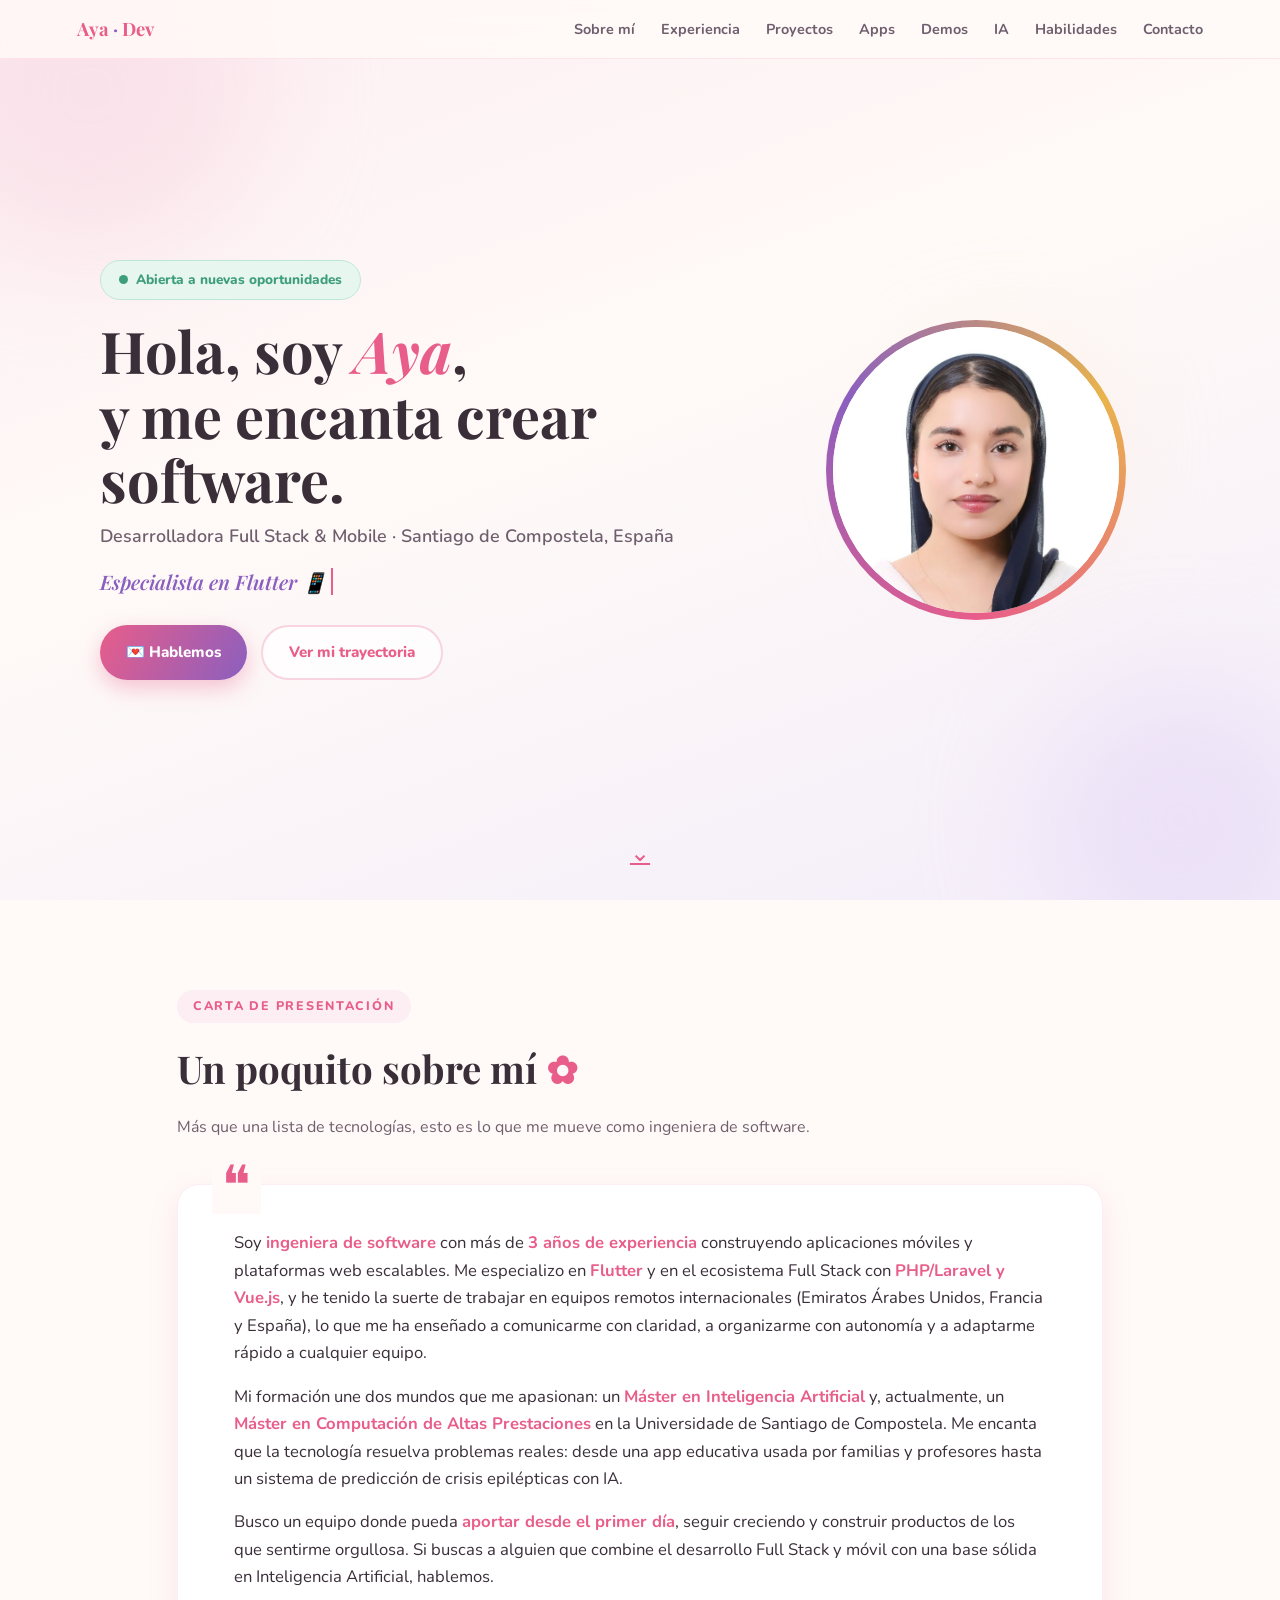
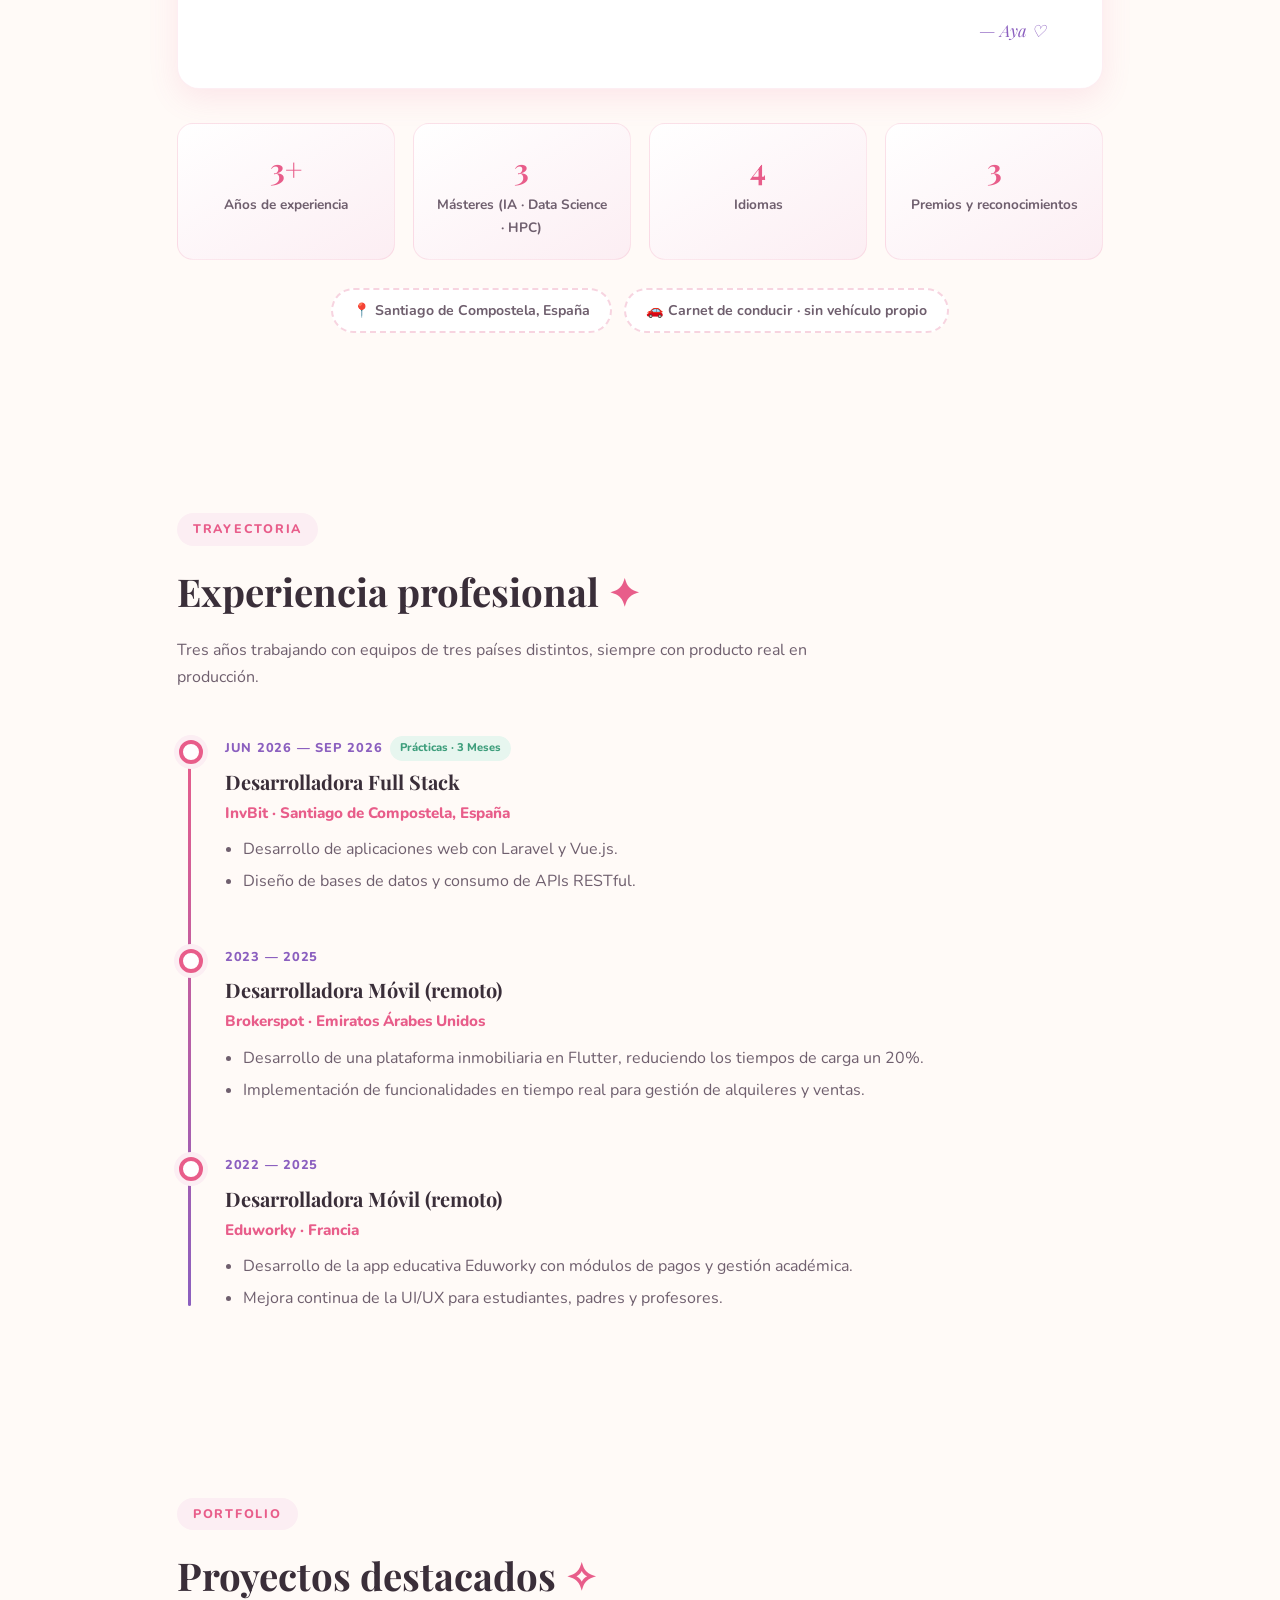
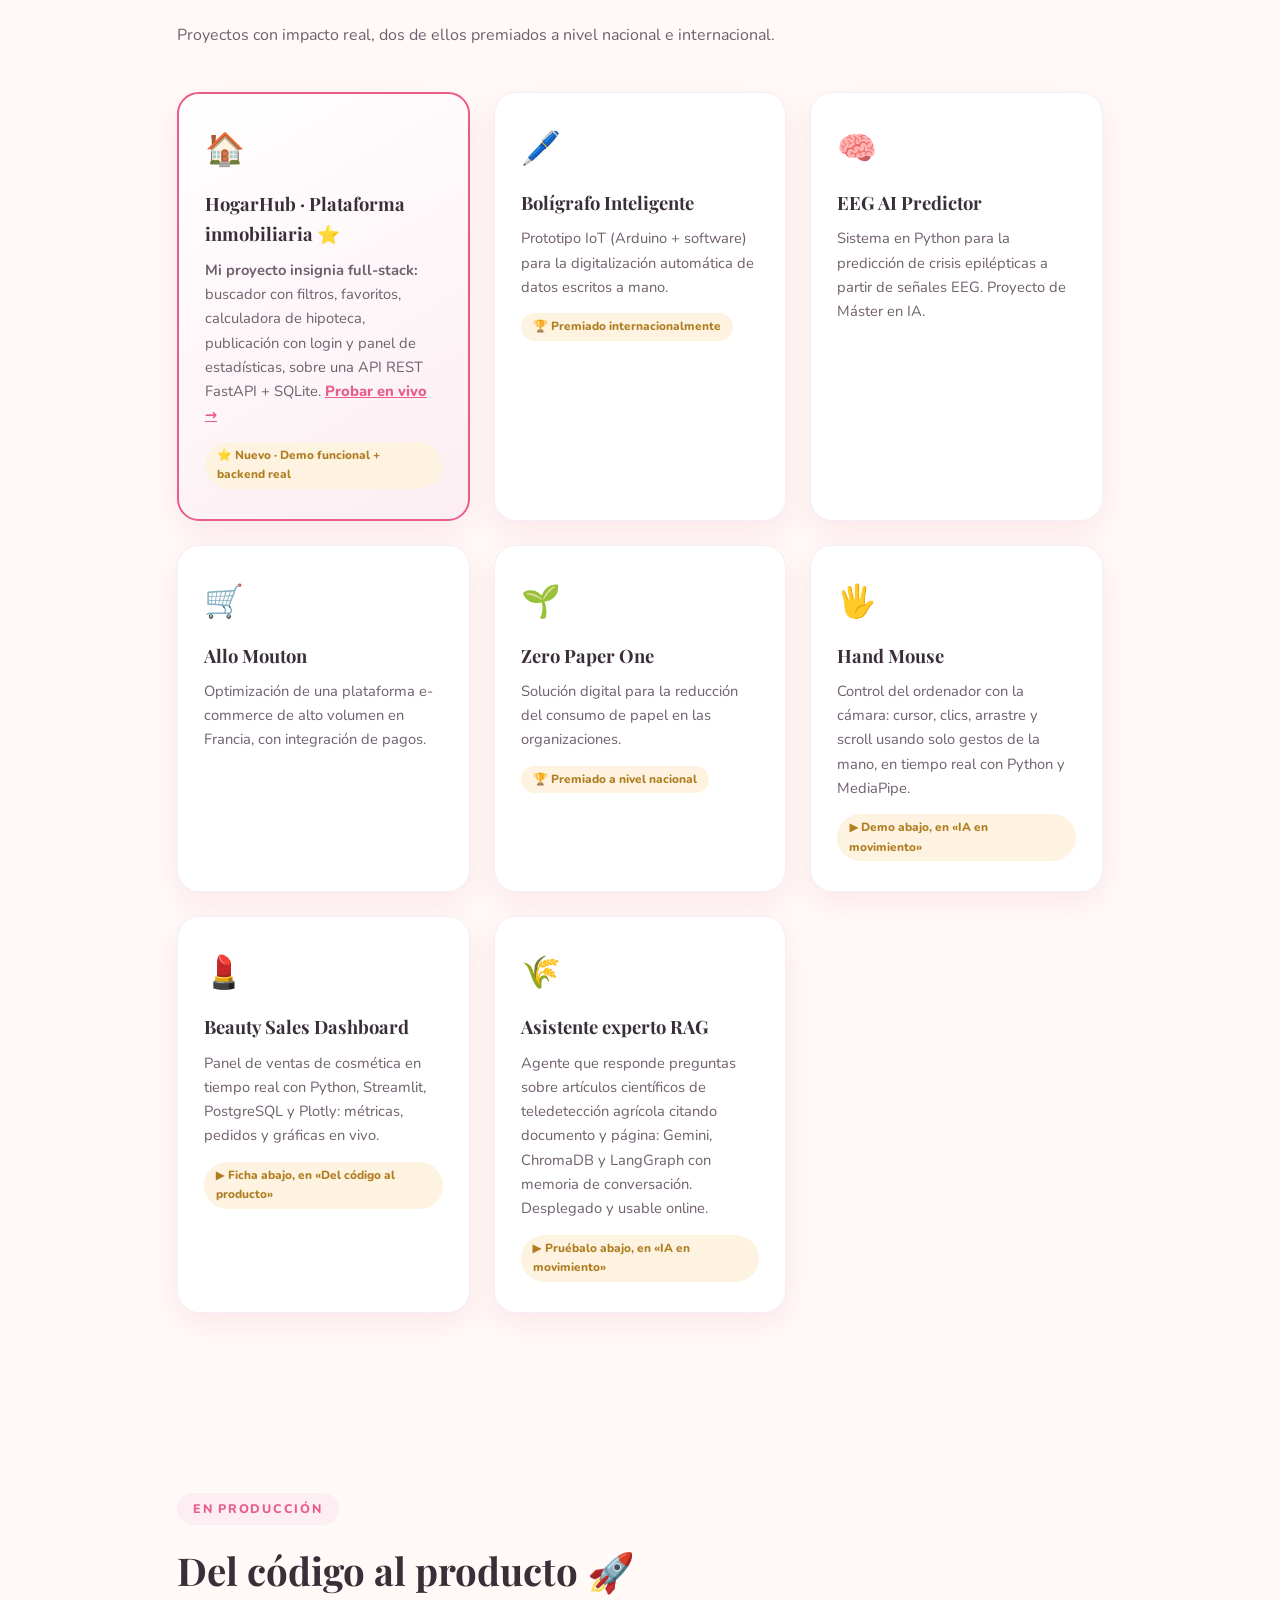
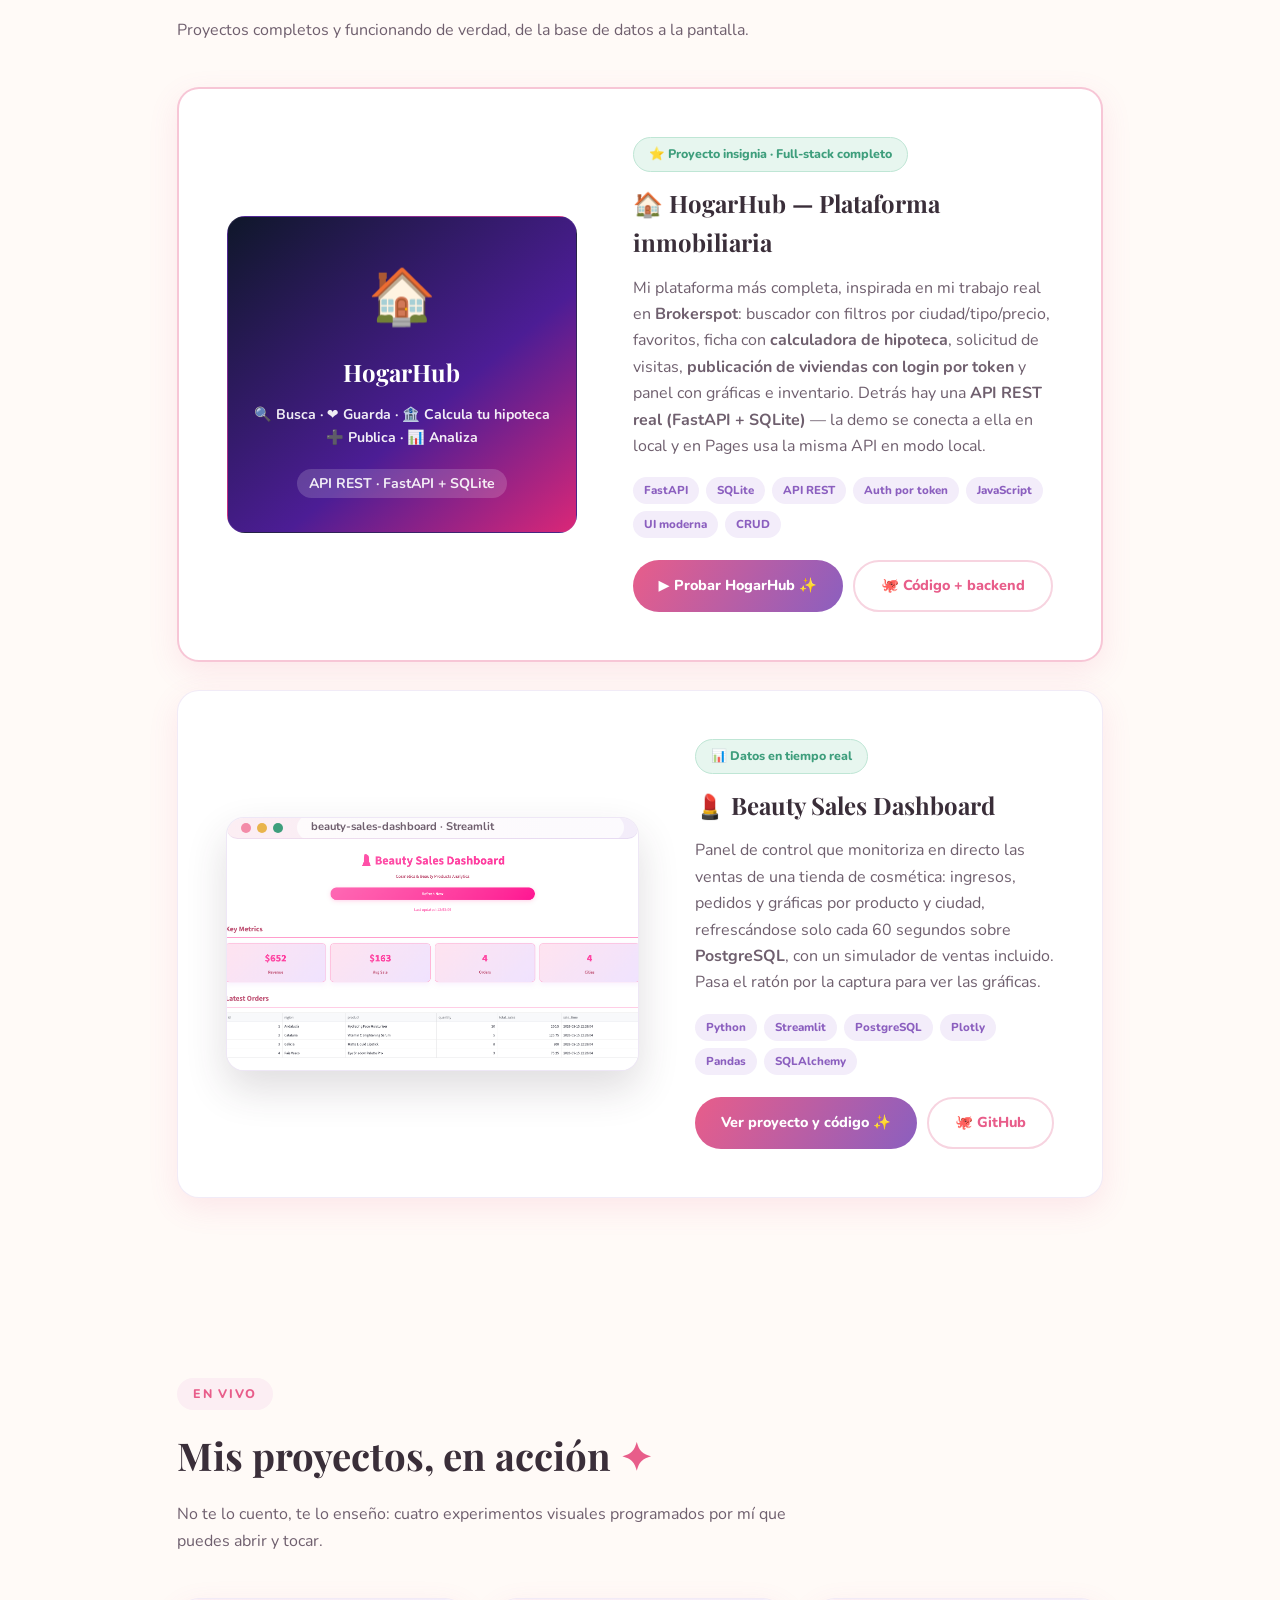
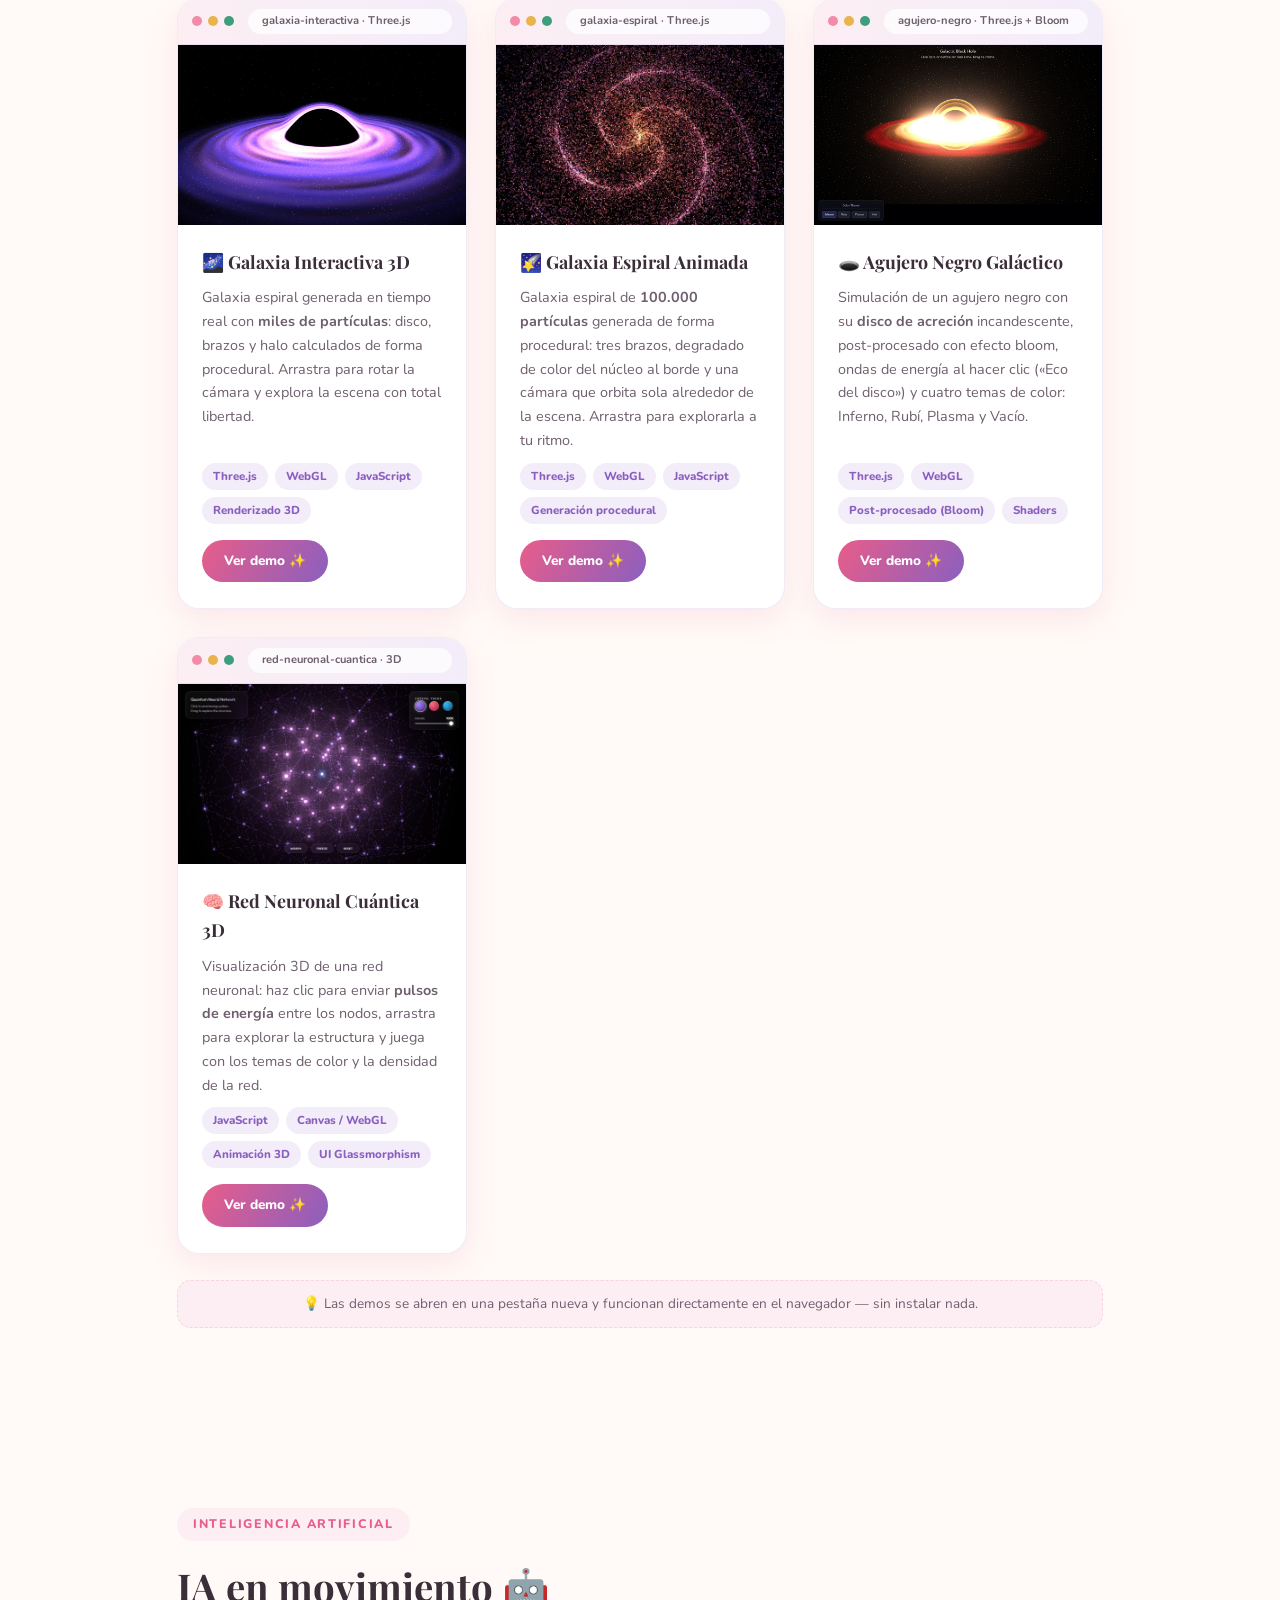
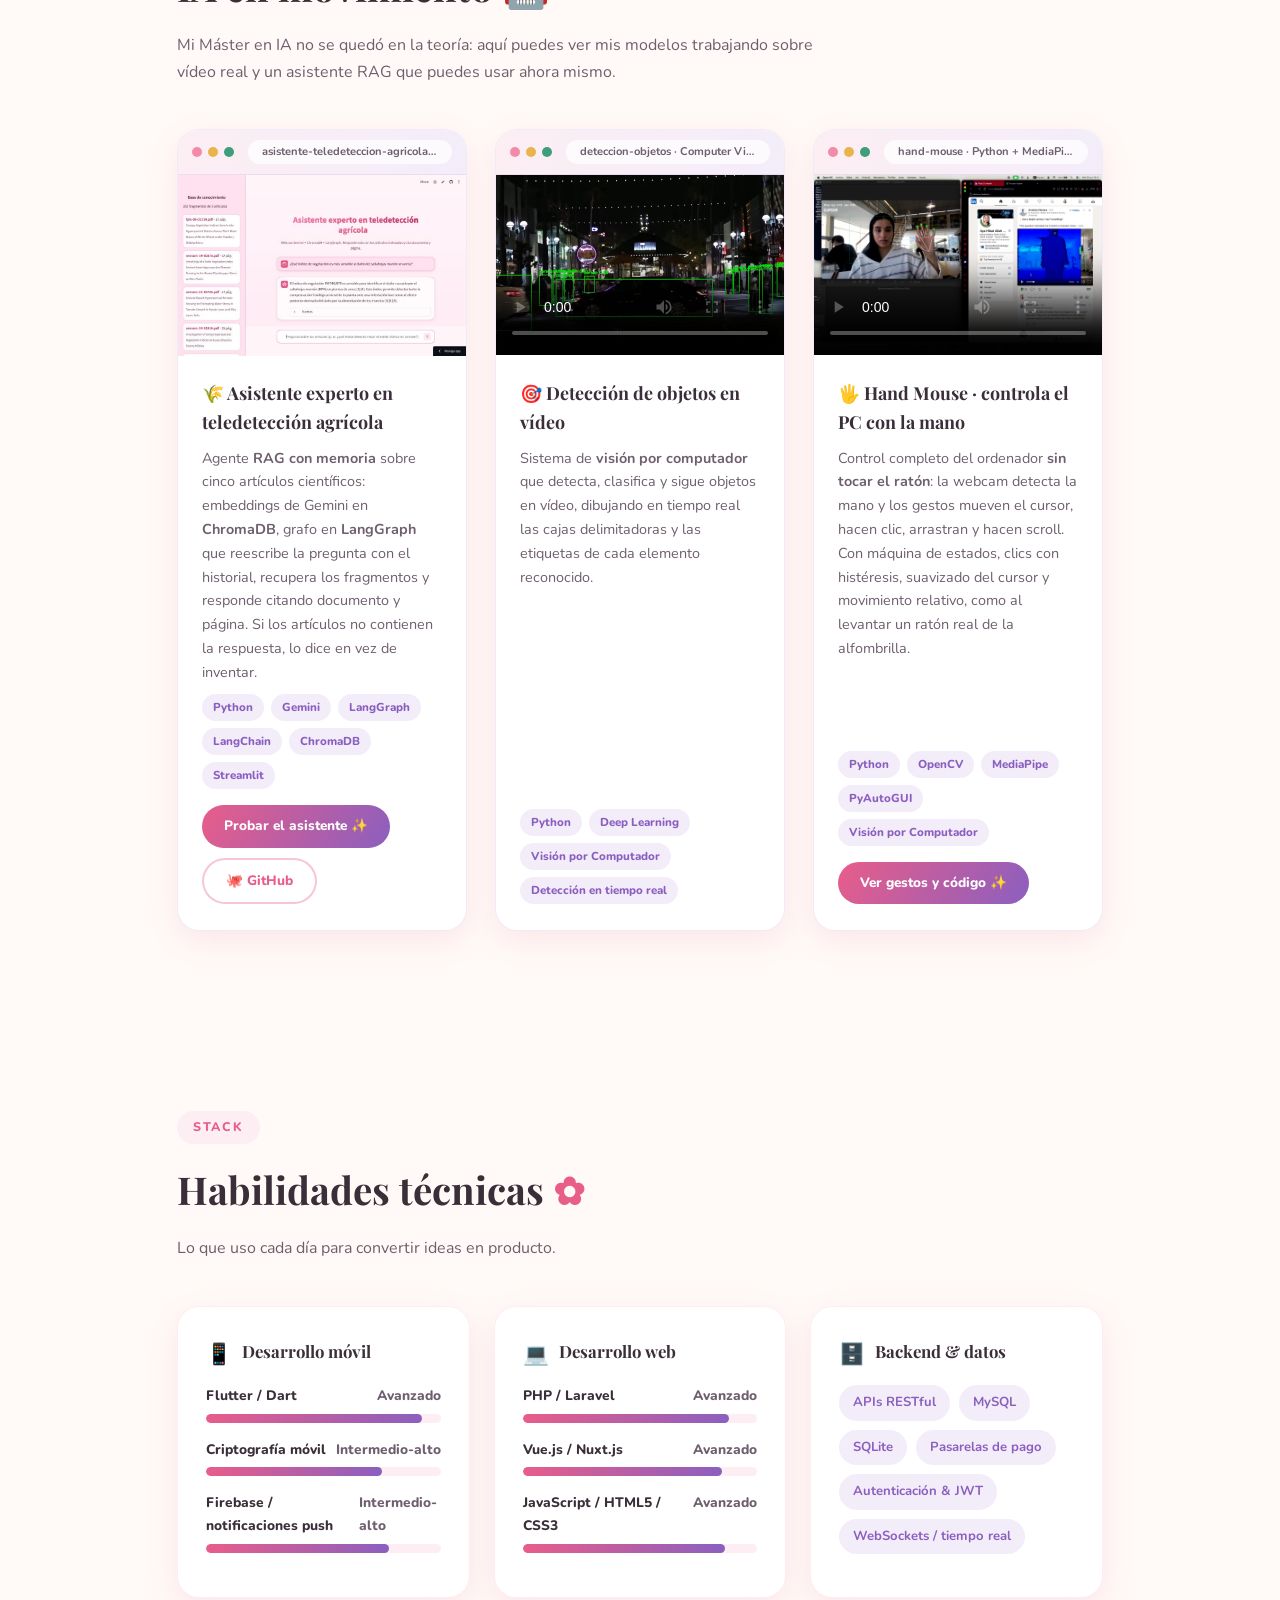
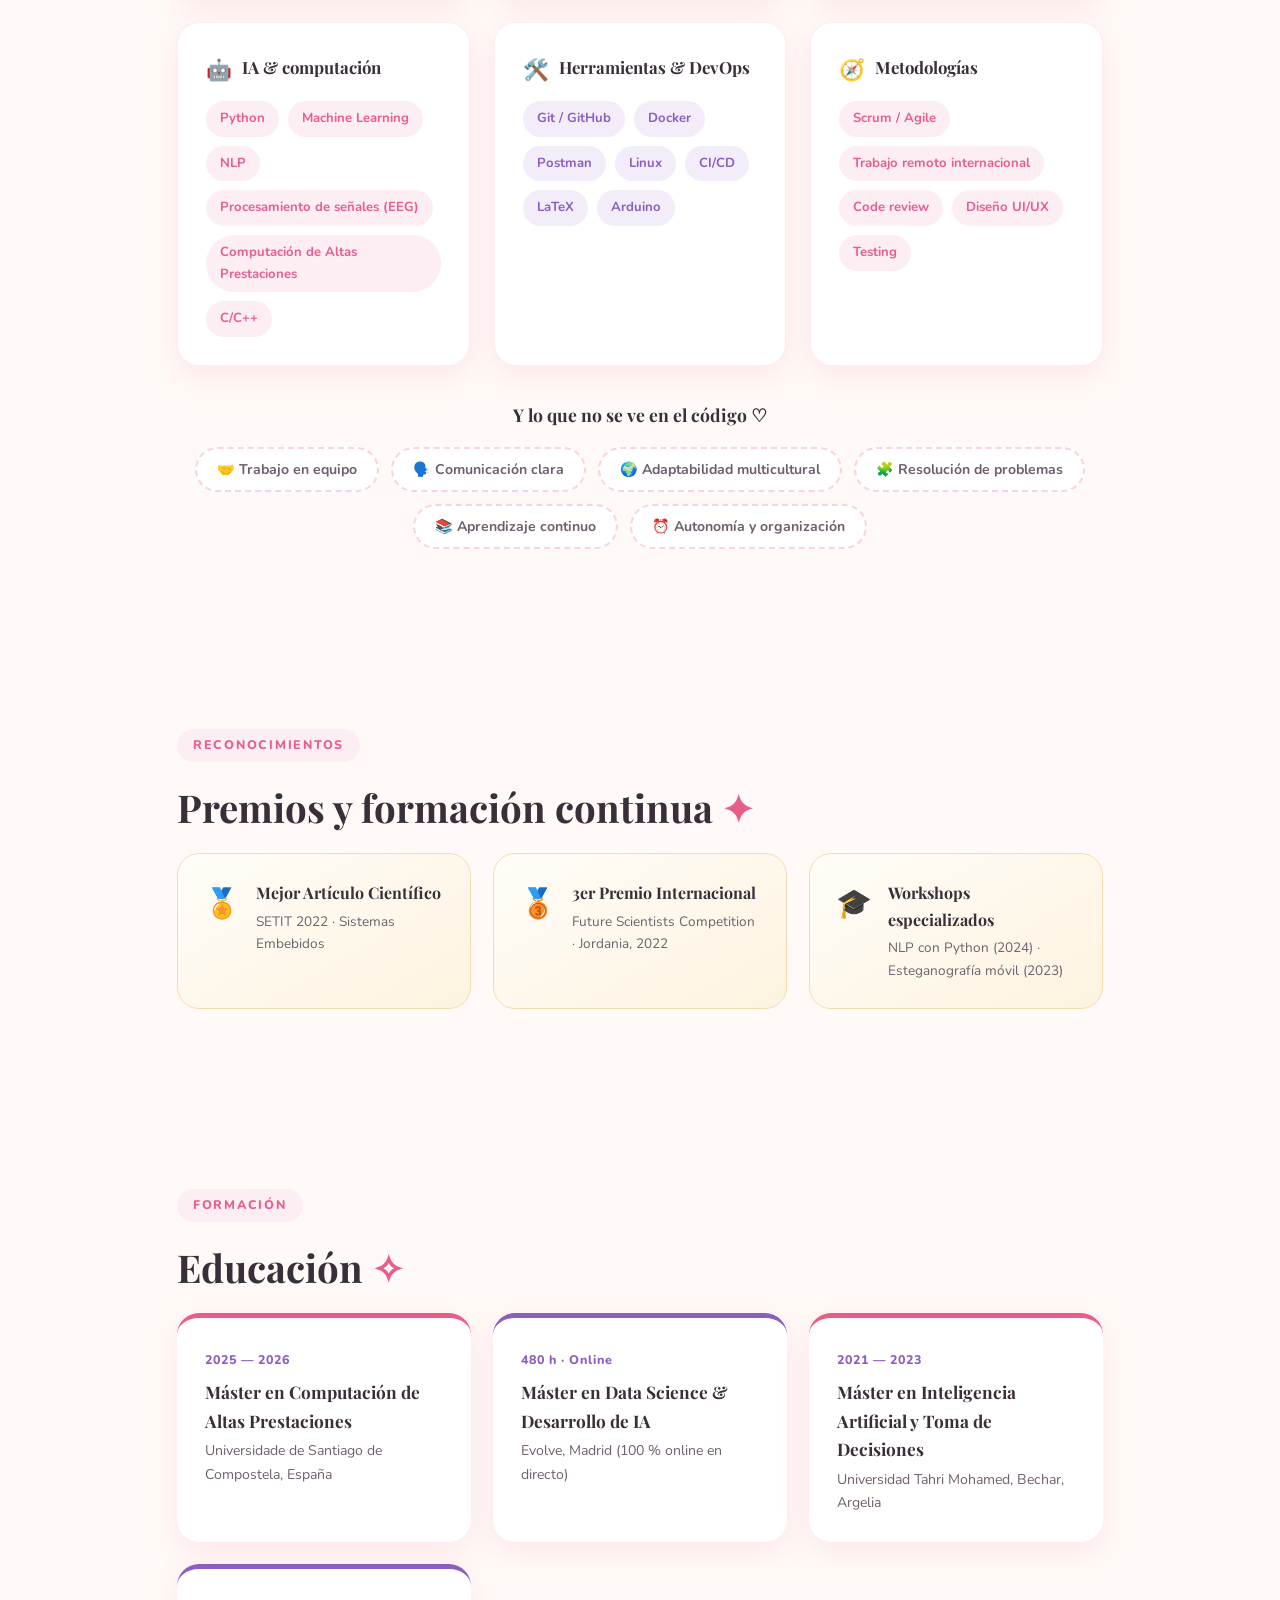
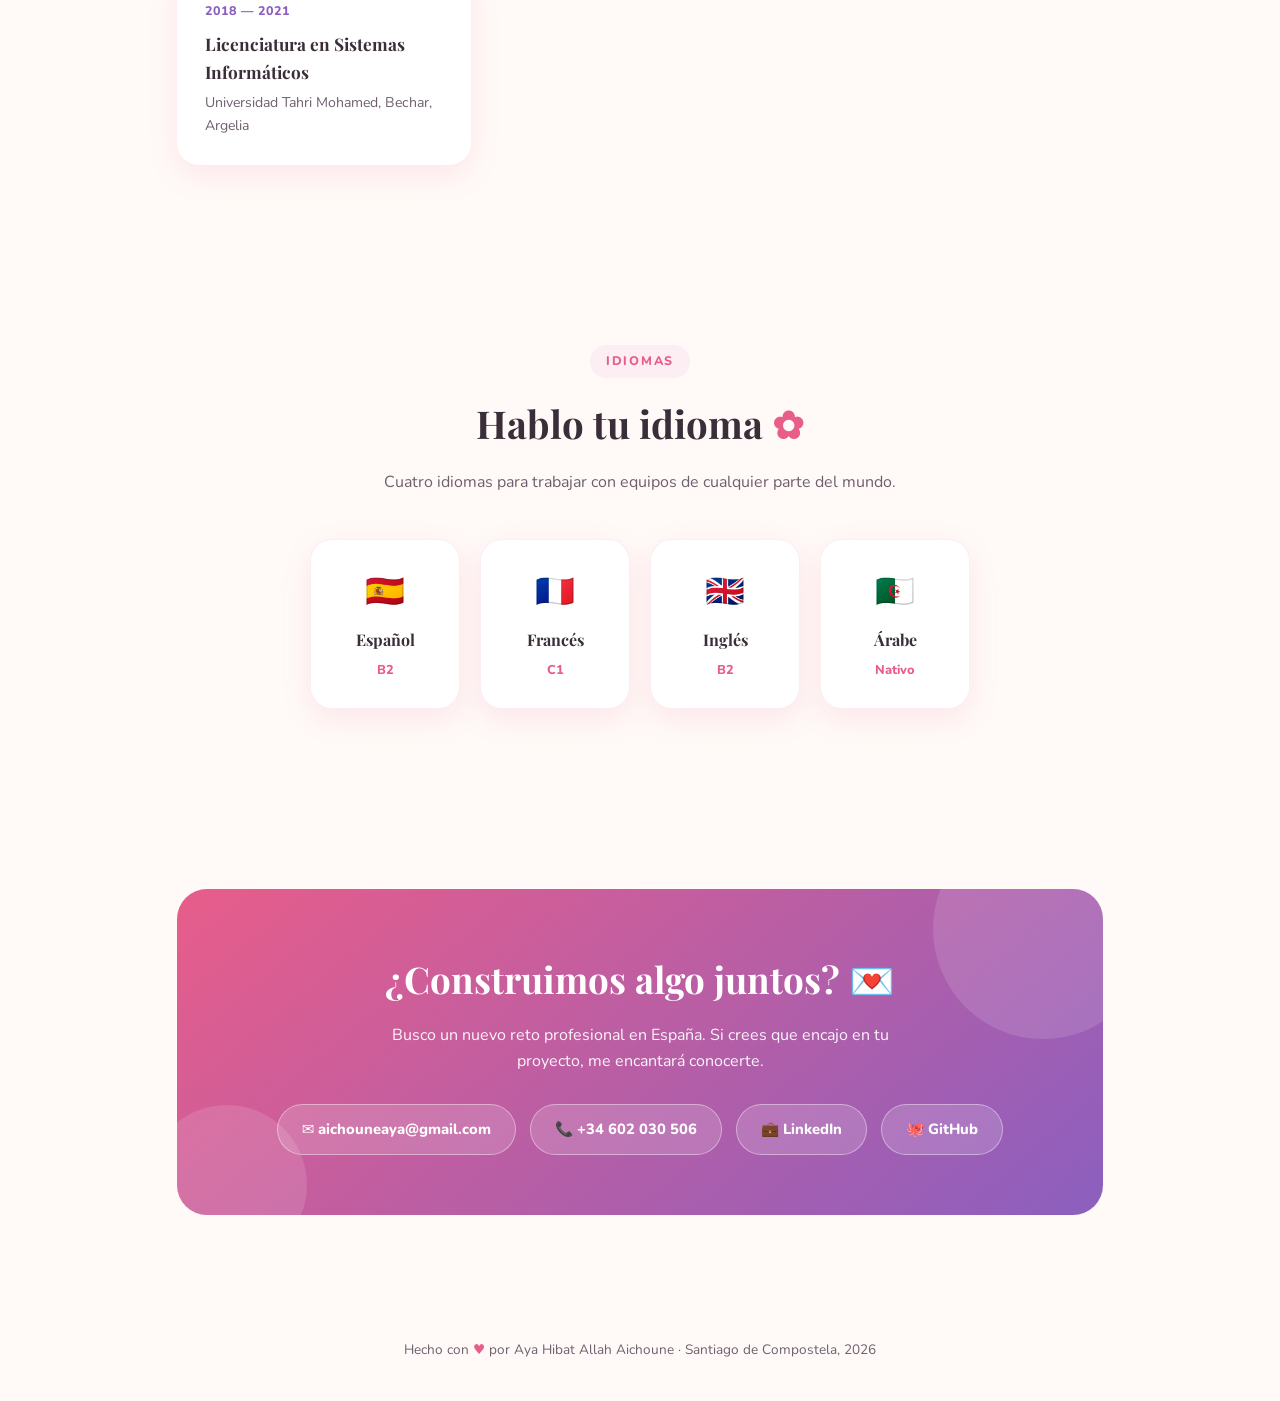
==== commit 04bcb409: "Restore main portfolio design (keep HogarHub professional and responsive) Co-authored-by: Cursor <cu" ====
--- a/index.html
+++ b/index.html
@@ -380,7 +380,6 @@
   }
   .idioma:hover{transform:translateY(-6px) scale(1.03)}
   .idioma .bandera{font-size:2rem}
-  .idioma .bandera.code{font-family:'Playfair Display',serif;font-size:1.35rem;font-weight:700;color:var(--lila);background:var(--lila-suave);border:1px solid rgba(139,95,191,.18);width:58px;height:58px;line-height:58px;border-radius:50%;margin:0 auto}
   .idioma h3{font-size:1rem;margin:8px 0 2px}
   .idioma .nivel{font-size:.8rem;font-weight:800;color:var(--rosa)}
 
@@ -480,551 +479,546 @@
 
   footer{text-align:center;padding:34px 6vw 40px;color:var(--tinta-suave);font-size:.85rem}
   footer .corazon{color:var(--rosa)}
-
-  /* Professional responsive polish */
-  @media(max-width:760px){
-    section{padding:62px 5vw}
-    header{padding:104px 5vw 64px}
-    .grid-proyectos,.grid-demos,.grid-skills,.grid-premios,.grid-edu{grid-template-columns:1fr}
-    .app-card{padding:24px 20px}
-    .contacto{padding:42px 22px}
-    .contacto-links{flex-direction:column;align-items:stretch}
-    .contacto-links a{justify-content:center}
-    .hero-cta{flex-direction:column;align-items:stretch}
-    .hero-cta .btn{justify-content:center}
-    .idiomas{display:grid;grid-template-columns:1fr 1fr}
-    .idioma{min-width:0;padding:20px 10px}
-    .carta{padding:34px 22px}
-    .dato .num{font-size:1.6rem}
-  }
-  @media(max-width:420px){ .idiomas{grid-template-columns:1fr} nav{padding:12px 4vw} }
 </style>
 </head>
 <body>
 
 <nav>
- <a class="logo" href="#top">Aya <span>·</span> Dev</a>
- <ul>
- <li><a href="#sobre-mi">Sobre mí</a></li>
- <li><a href="#experiencia">Experiencia</a></li>
- <li><a href="#proyectos">Proyectos</a></li>
- <li><a href="#apps">Apps</a></li>
- <li><a href="#demos">Demos</a></li>
- <li><a href="#ia">IA</a></li>
- <li><a href="#habilidades">Habilidades</a></li>
- <li><a href="#contacto">Contacto</a></li>
- </ul>
- <button class="nav-toggle" aria-label="Abrir menú" aria-expanded="false"></button>
+  <a class="logo" href="#top">Aya <span>·</span> Dev</a>
+  <ul>
+    <li><a href="#sobre-mi">Sobre mí</a></li>
+    <li><a href="#experiencia">Experiencia</a></li>
+    <li><a href="#proyectos">Proyectos</a></li>
+    <li><a href="#apps">Apps</a></li>
+    <li><a href="#demos">Demos</a></li>
+    <li><a href="#ia">IA</a></li>
+    <li><a href="#habilidades">Habilidades</a></li>
+    <li><a href="#contacto">Contacto</a></li>
+  </ul>
+  <button class="nav-toggle" aria-label="Abrir menú" aria-expanded="false">☰</button>
 </nav>
 
 <header id="top">
- <div class="blob b1"></div><div class="blob b2"></div><div class="blob b3"></div>
- <span class="sparkle" style="top:18%;left:12%">✦</span>
- <span class="sparkle" style="top:30%;right:10%;animation-delay:1s">✦</span>
- <span class="sparkle" style="bottom:22%;left:20%;animation-delay:2s">✦</span>
- <span class="sparkle" style="top:60%;right:28%;animation-delay:1.5s">✧</span>
-
- <div class="hero-inner">
- <div>
- <span class="badge-disponible"><span class="punto"></span>Abierta a nuevas oportunidades</span>
- <h1>Hola, soy <em>Aya</em>,<br>y me encanta crear software.</h1>
- <p class="subtitulo">Desarrolladora Full Stack &amp; Mobile · Santiago de Compostela, España</p>
- <div class="typing-wrap"><span class="typing" id="typing"></span></div>
- <div class="hero-cta">
- <a class="btn btn-rosa" href="#contacto">Hablemos</a>
- <a class="btn btn-borde" href="#experiencia">Ver mi trayectoria</a>
- </div>
- </div>
- <div class="hero-foto">
- <div class="aro">
- <div class="foto-int">
- <img src="assets/aya.jpg" alt="Retrato de Aya Hibat Allah Aichoune">
- </div>
- </div>
- </div>
- </div>
- <a class="scroll-hint" href="#sobre-mi">⌄</a>
+  <div class="blob b1"></div><div class="blob b2"></div><div class="blob b3"></div>
+  <span class="sparkle" style="top:18%;left:12%">✦</span>
+  <span class="sparkle" style="top:30%;right:10%;animation-delay:1s">✦</span>
+  <span class="sparkle" style="bottom:22%;left:20%;animation-delay:2s">✦</span>
+  <span class="sparkle" style="top:60%;right:28%;animation-delay:1.5s">✧</span>
+
+  <div class="hero-inner">
+    <div>
+      <span class="badge-disponible"><span class="punto"></span>Abierta a nuevas oportunidades</span>
+      <h1>Hola, soy <em>Aya</em>,<br>y me encanta crear software.</h1>
+      <p class="subtitulo">Desarrolladora Full Stack &amp; Mobile · Santiago de Compostela, España</p>
+      <div class="typing-wrap"><span class="typing" id="typing"></span></div>
+      <div class="hero-cta">
+        <a class="btn btn-rosa" href="#contacto">💌 Hablemos</a>
+        <a class="btn btn-borde" href="#experiencia">Ver mi trayectoria</a>
+      </div>
+    </div>
+    <div class="hero-foto">
+      <div class="aro">
+        <div class="foto-int">
+          <img src="assets/aya.jpg" alt="Retrato de Aya Hibat Allah Aichoune">
+        </div>
+      </div>
+    </div>
+  </div>
+  <a class="scroll-hint" href="#sobre-mi">⌄</a>
 </header>
 
 <section id="sobre-mi">
- <div class="reveal">
- <span class="etiqueta">Carta de presentación</span>
- <h2>Un poquito sobre mí <span class="deco">✿</span></h2>
- <p class="intro-seccion">Más que una lista de tecnologías, esto es lo que me mueve como ingeniera de software.</p>
- </div>
-
- <div class="carta reveal">
- <p>Soy <strong>ingeniera de software</strong> con más de <strong>3 años de experiencia</strong> construyendo aplicaciones móviles y plataformas web escalables. Me especializo en <strong>Flutter</strong> y en el ecosistema Full Stack con <strong>PHP/Laravel y Vue.js</strong>, y he tenido la suerte de trabajar en equipos remotos internacionales (Emiratos Árabes Unidos, Francia y España), lo que me ha enseñado a comunicarme con claridad, a organizarme con autonomía y a adaptarme rápido a cualquier equipo.</p>
- <p>Mi formación une dos mundos que me apasionan: un <strong>Máster en Inteligencia Artificial</strong> y, actualmente, un <strong>Máster en Computación de Altas Prestaciones</strong> en la Universidade de Santiago de Compostela. Me encanta que la tecnología resuelva problemas reales: desde una app educativa usada por familias y profesores hasta un sistema de predicción de crisis epilépticas con IA.</p>
- <p>Busco un equipo donde pueda <strong>aportar desde el primer día</strong>, seguir creciendo y construir productos de los que sentirme orgullosa. Si buscas a alguien que combine el desarrollo Full Stack y móvil con una base sólida en Inteligencia Artificial, hablemos.</p>
- <p class="firma">— Aya </p>
- </div>
-
- <div class="datos-rapidos">
- <div class="dato reveal"><div class="num">3+</div><div class="txt">Años de experiencia</div></div>
- <div class="dato reveal"><div class="num">3</div><div class="txt">Másteres (IA · Data Science · HPC)</div></div>
- <div class="dato reveal"><div class="num">4</div><div class="txt">Idiomas</div></div>
- <div class="dato reveal"><div class="num">3</div><div class="txt">Premios y reconocimientos</div></div>
- </div>
-
- <div class="info-extra reveal">
- <span class="soft">Santiago de Compostela, España</span>
- <span class="soft">Carnet de conducir · sin vehículo propio</span>
- </div>
+  <div class="reveal">
+    <span class="etiqueta">Carta de presentación</span>
+    <h2>Un poquito sobre mí <span class="deco">✿</span></h2>
+    <p class="intro-seccion">Más que una lista de tecnologías, esto es lo que me mueve como ingeniera de software.</p>
+  </div>
+
+  <div class="carta reveal">
+    <p>Soy <strong>ingeniera de software</strong> con más de <strong>3 años de experiencia</strong> construyendo aplicaciones móviles y plataformas web escalables. Me especializo en <strong>Flutter</strong> y en el ecosistema Full Stack con <strong>PHP/Laravel y Vue.js</strong>, y he tenido la suerte de trabajar en equipos remotos internacionales (Emiratos Árabes Unidos, Francia y España), lo que me ha enseñado a comunicarme con claridad, a organizarme con autonomía y a adaptarme rápido a cualquier equipo.</p>
+    <p>Mi formación une dos mundos que me apasionan: un <strong>Máster en Inteligencia Artificial</strong> y, actualmente, un <strong>Máster en Computación de Altas Prestaciones</strong> en la Universidade de Santiago de Compostela. Me encanta que la tecnología resuelva problemas reales: desde una app educativa usada por familias y profesores hasta un sistema de predicción de crisis epilépticas con IA.</p>
+    <p>Busco un equipo donde pueda <strong>aportar desde el primer día</strong>, seguir creciendo y construir productos de los que sentirme orgullosa. Si buscas a alguien que combine el desarrollo Full Stack y móvil con una base sólida en Inteligencia Artificial, hablemos.</p>
+    <p class="firma">— Aya ♡</p>
+  </div>
+
+  <div class="datos-rapidos">
+    <div class="dato reveal"><div class="num">3+</div><div class="txt">Años de experiencia</div></div>
+    <div class="dato reveal"><div class="num">3</div><div class="txt">Másteres (IA · Data Science · HPC)</div></div>
+    <div class="dato reveal"><div class="num">4</div><div class="txt">Idiomas</div></div>
+    <div class="dato reveal"><div class="num">3</div><div class="txt">Premios y reconocimientos</div></div>
+  </div>
+
+  <div class="info-extra reveal">
+    <span class="soft">📍 Santiago de Compostela, España</span>
+    <span class="soft">🚗 Carnet de conducir · sin vehículo propio</span>
+  </div>
 </section>
 
 <section id="experiencia">
- <div class="reveal">
- <span class="etiqueta">Trayectoria</span>
- <h2>Experiencia profesional <span class="deco">✦</span></h2>
- <p class="intro-seccion">Tres años trabajando con equipos de tres países distintos, siempre con producto real en producción.</p>
- </div>
-
- <div class="timeline">
- <div class="hito reveal">
- <span class="fecha">Jun 2026 — Sep 2026</span><span class="chip-actual">Prácticas · 3 Meses</span>
- <h3>Desarrolladora Full Stack</h3>
- <span class="empresa">InvBit · Santiago de Compostela, España</span>
- <ul>
- <li>Desarrollo de aplicaciones web con Laravel y Vue.js.</li>
- <li>Diseño de bases de datos y consumo de APIs RESTful.</li>
- </ul>
- </div>
- <div class="hito reveal">
- <span class="fecha">2023 — 2025</span>
- <h3>Desarrolladora Móvil (remoto)</h3>
- <span class="empresa">Brokerspot · Emiratos Árabes Unidos</span>
- <ul>
- <li>Desarrollo de una plataforma inmobiliaria en Flutter, reduciendo los tiempos de carga un 20%.</li>
- <li>Implementación de funcionalidades en tiempo real para gestión de alquileres y ventas.</li>
- </ul>
- </div>
- <div class="hito reveal">
- <span class="fecha">2022 — 2025</span>
- <h3>Desarrolladora Móvil (remoto)</h3>
- <span class="empresa">Eduworky · Francia</span>
- <ul>
- <li>Desarrollo de la app educativa Eduworky con módulos de pagos y gestión académica.</li>
- <li>Mejora continua de la UI/UX para estudiantes, padres y profesores.</li>
- </ul>
- </div>
- </div>
+  <div class="reveal">
+    <span class="etiqueta">Trayectoria</span>
+    <h2>Experiencia profesional <span class="deco">✦</span></h2>
+    <p class="intro-seccion">Tres años trabajando con equipos de tres países distintos, siempre con producto real en producción.</p>
+  </div>
+
+  <div class="timeline">
+    <div class="hito reveal">
+      <span class="fecha">Jun 2026 — Sep 2026</span><span class="chip-actual">Prácticas · 3 Meses</span>
+      <h3>Desarrolladora Full Stack</h3>
+      <span class="empresa">InvBit · Santiago de Compostela, España</span>
+      <ul>
+        <li>Desarrollo de aplicaciones web con Laravel y Vue.js.</li>
+        <li>Diseño de bases de datos y consumo de APIs RESTful.</li>
+      </ul>
+    </div>
+    <div class="hito reveal">
+      <span class="fecha">2023 — 2025</span>
+      <h3>Desarrolladora Móvil (remoto)</h3>
+      <span class="empresa">Brokerspot · Emiratos Árabes Unidos</span>
+      <ul>
+        <li>Desarrollo de una plataforma inmobiliaria en Flutter, reduciendo los tiempos de carga un 20%.</li>
+        <li>Implementación de funcionalidades en tiempo real para gestión de alquileres y ventas.</li>
+      </ul>
+    </div>
+    <div class="hito reveal">
+      <span class="fecha">2022 — 2025</span>
+      <h3>Desarrolladora Móvil (remoto)</h3>
+      <span class="empresa">Eduworky · Francia</span>
+      <ul>
+        <li>Desarrollo de la app educativa Eduworky con módulos de pagos y gestión académica.</li>
+        <li>Mejora continua de la UI/UX para estudiantes, padres y profesores.</li>
+      </ul>
+    </div>
+  </div>
 </section>
 
 <section id="proyectos">
- <div class="reveal">
- <span class="etiqueta">Portfolio</span>
- <h2>Proyectos destacados <span class="deco">✧</span></h2>
- <p class="intro-seccion">Proyectos con impacto real, dos de ellos premiados a nivel nacional e internacional.</p>
- </div>
-
- <div class="grid-proyectos">
- <div class="proyecto reveal" style="border:2px solid var(--rosa);background:linear-gradient(150deg,#fff,var(--rosa-suave))">
- <h3>HogarHub · Plataforma inmobiliaria</h3>
- <p><strong>Mi proyecto insignia full-stack:</strong> buscador con filtros, favoritos, calculadora de hipoteca, publicación con login y panel de estadísticas, sobre una API REST FastAPI + SQLite. <a href="demos/hogarhub/index.html" target="_blank" rel="noopener" style="color:var(--rosa);font-weight:800">Probar en vivo →</a></p>
- <span class="premio-tag">Nuevo · Demo funcional + backend real</span>
- </div>
- <div class="proyecto reveal">
- <h3>Bolígrafo Inteligente</h3>
- <p>Prototipo IoT (Arduino + software) para la digitalización automática de datos escritos a mano.</p>
- <span class="premio-tag">Premiado internacionalmente</span>
- </div>
- <div class="proyecto reveal">
- <h3>EEG AI Predictor</h3>
- <p>Sistema en Python para la predicción de crisis epilépticas a partir de señales EEG. Proyecto de Máster en IA.</p>
- </div>
- <div class="proyecto reveal">
- <h3>Allo Mouton</h3>
- <p>Optimización de una plataforma e-commerce de alto volumen en Francia, con integración de pagos.</p>
- </div>
- <div class="proyecto reveal">
- <h3>Zero Paper One</h3>
- <p>Solución digital para la reducción del consumo de papel en las organizaciones.</p>
- <span class="premio-tag">Premiado a nivel nacional</span>
- </div>
- <div class="proyecto reveal">
- <h3>Hand Mouse</h3>
- <p>Control del ordenador con la cámara: cursor, clics, arrastre y scroll usando solo gestos de la mano, en tiempo real con Python y MediaPipe.</p>
- <span class="premio-tag">▶ Demo abajo, en «IA en movimiento»</span>
- </div>
- <div class="proyecto reveal">
- <h3>Beauty Sales Dashboard</h3>
- <p>Panel de ventas de cosmética en tiempo real con Python, Streamlit, PostgreSQL y Plotly: métricas, pedidos y gráficas en vivo.</p>
- <span class="premio-tag">▶ Ficha abajo, en «Del código al producto»</span>
- </div>
- <div class="proyecto reveal">
- <h3>Asistente experto RAG</h3>
- <p>Agente que responde preguntas sobre artículos científicos de teledetección agrícola citando documento y página: Gemini, ChromaDB y LangGraph con memoria de conversación. Desplegado y usable online.</p>
- <span class="premio-tag">▶ Pruébalo abajo, en «IA en movimiento»</span>
- </div>
- </div>
+  <div class="reveal">
+    <span class="etiqueta">Portfolio</span>
+    <h2>Proyectos destacados <span class="deco">✧</span></h2>
+    <p class="intro-seccion">Proyectos con impacto real, dos de ellos premiados a nivel nacional e internacional.</p>
+  </div>
+
+  <div class="grid-proyectos">
+    <div class="proyecto reveal" style="border:2px solid var(--rosa);background:linear-gradient(150deg,#fff,var(--rosa-suave))">
+      <div class="icono">🏠</div>
+      <h3>HogarHub · Plataforma inmobiliaria ⭐</h3>
+      <p><strong>Mi proyecto insignia full-stack:</strong> buscador con filtros, favoritos, calculadora de hipoteca, publicación con login y panel de estadísticas, sobre una API REST FastAPI + SQLite. <a href="demos/hogarhub/index.html" target="_blank" rel="noopener" style="color:var(--rosa);font-weight:800">Probar en vivo →</a></p>
+      <span class="premio-tag">⭐ Nuevo · Demo funcional + backend real</span>
+    </div>
+    <div class="proyecto reveal">
+      <div class="icono">🖊️</div>
+      <h3>Bolígrafo Inteligente</h3>
+      <p>Prototipo IoT (Arduino + software) para la digitalización automática de datos escritos a mano.</p>
+      <span class="premio-tag">🏆 Premiado internacionalmente</span>
+    </div>
+    <div class="proyecto reveal">
+      <div class="icono">🧠</div>
+      <h3>EEG AI Predictor</h3>
+      <p>Sistema en Python para la predicción de crisis epilépticas a partir de señales EEG. Proyecto de Máster en IA.</p>
+    </div>
+    <div class="proyecto reveal">
+      <div class="icono">🛒</div>
+      <h3>Allo Mouton</h3>
+      <p>Optimización de una plataforma e-commerce de alto volumen en Francia, con integración de pagos.</p>
+    </div>
+    <div class="proyecto reveal">
+      <div class="icono">🌱</div>
+      <h3>Zero Paper One</h3>
+      <p>Solución digital para la reducción del consumo de papel en las organizaciones.</p>
+      <span class="premio-tag">🏆 Premiado a nivel nacional</span>
+    </div>
+    <div class="proyecto reveal">
+      <div class="icono">🖐️</div>
+      <h3>Hand Mouse</h3>
+      <p>Control del ordenador con la cámara: cursor, clics, arrastre y scroll usando solo gestos de la mano, en tiempo real con Python y MediaPipe.</p>
+      <span class="premio-tag">▶ Demo abajo, en «IA en movimiento»</span>
+    </div>
+    <div class="proyecto reveal">
+      <div class="icono">💄</div>
+      <h3>Beauty Sales Dashboard</h3>
+      <p>Panel de ventas de cosmética en tiempo real con Python, Streamlit, PostgreSQL y Plotly: métricas, pedidos y gráficas en vivo.</p>
+      <span class="premio-tag">▶ Ficha abajo, en «Del código al producto»</span>
+    </div>
+    <div class="proyecto reveal">
+      <div class="icono">🌾</div>
+      <h3>Asistente experto RAG</h3>
+      <p>Agente que responde preguntas sobre artículos científicos de teledetección agrícola citando documento y página: Gemini, ChromaDB y LangGraph con memoria de conversación. Desplegado y usable online.</p>
+      <span class="premio-tag">▶ Pruébalo abajo, en «IA en movimiento»</span>
+    </div>
+  </div>
 </section>
 
 <section id="apps">
- <div class="reveal">
- <span class="etiqueta">En producción</span>
- <h2>Del código al producto <span class="deco"></span></h2>
- <p class="intro-seccion">Proyectos completos y funcionando de verdad, de la base de datos a la pantalla.</p>
- </div>
-
- <div class="grid-apps">
- <div class="app-card reveal" style="border:2px solid rgba(232,93,138,.35)">
- <div style="background:linear-gradient(140deg,#0f172a,#4c1d95 60%,#db2777);border-radius:18px;padding:36px 26px;text-align:center;color:#fff;border:1px solid rgba(139,95,191,.15)">
- <div style="font-size:3.4rem"></div>
- <h3 style="font-family:'Playfair Display',serif;margin:10px 0;color:#fff;font-size:1.5rem">HogarHub</h3>
- <p style="font-size:.88rem;font-weight:700;opacity:.92">Busca · ❤️ Guarda ·  Calcula tu hipoteca<br>➕ Publica ·  Analiza<br><br><span style="background:rgba(255,255,255,.18);padding:5px 12px;border-radius:999px">API REST · FastAPI + SQLite</span></p>
- </div>
- <div class="app-info">
- <span class="app-tag">Proyecto insignia · Full-stack completo</span>
- <h3>HogarHub — Plataforma inmobiliaria</h3>
- <p>Mi plataforma más completa, inspirada en mi trabajo real en <strong>Brokerspot</strong>: buscador con filtros por ciudad/tipo/precio, favoritos, ficha con <strong>calculadora de hipoteca</strong>, solicitud de visitas, <strong>publicación de viviendas con login por token</strong> y panel con gráficas e inventario. Detrás hay una <strong>API REST real (FastAPI + SQLite)</strong> — la demo se conecta a ella en local y en Pages usa la misma API en modo local.</p>
- <div class="tecnologias">
- <span>FastAPI</span><span>SQLite</span><span>API REST</span><span>Auth por token</span><span>JavaScript</span><span>UI moderna</span><span>CRUD</span>
- </div>
- <div class="app-botones">
- <a class="btn-demo" href="demos/hogarhub/index.html" target="_blank" rel="noopener">Probar HogarHub</a>
- <a class="btn-demo secundario" href="https://github.com/Aya-Hibat-Allah-Aichoune/aya-hibat-allah-aichoune.github.io/tree/main/demos/hogarhub" target="_blank" rel="noopener">Código + backend</a>
- </div>
- </div>
- </div>
-
- <div class="app-card ancha reveal">
- <a class="navegador" href="demos/dashboard-ventas/index.html" target="_blank" rel="noopener" aria-label="Ver el proyecto Beauty Sales Dashboard">
- <div class="barra">
- <span class="punto-nav"></span><span class="punto-nav"></span><span class="punto-nav"></span>
- <span class="url-falsa">beauty-sales-dashboard · Streamlit</span>
- </div>
- <div class="capturas">
- <img src="demos/dashboard-ventas/capturas/dashboard-1.png" alt="Vista principal del Beauty Sales Dashboard: métricas de ingresos y tabla de últimos pedidos">
- <img class="segunda" src="demos/dashboard-ventas/capturas/dashboard-2.png" alt="Gráficas del dashboard: ventas por producto y por ciudad">
- </div>
- </a>
- <div class="app-info">
- <span class="app-tag">Datos en tiempo real</span>
- <h3> Beauty Sales Dashboard</h3>
- <p>Panel de control que monitoriza en directo las ventas de una tienda de cosmética: ingresos, pedidos y gráficas por producto y ciudad, refrescándose solo cada 60 segundos sobre <strong>PostgreSQL</strong>, con un simulador de ventas incluido. Pasa el ratón por la captura para ver las gráficas.</p>
- <div class="tecnologias">
- <span>Python</span><span>Streamlit</span><span>PostgreSQL</span><span>Plotly</span><span>Pandas</span><span>SQLAlchemy</span>
- </div>
- <div class="app-botones">
- <a class="btn-demo" href="demos/dashboard-ventas/index.html" target="_blank" rel="noopener">Ver proyecto y código </a>
- <a class="btn-demo secundario" href="https://github.com/Aya-Hibat-Allah-Aichoune/Dashboard_live_sales" target="_blank" rel="noopener">GitHub</a>
- </div>
- </div>
- </div>
- </div>
+  <div class="reveal">
+    <span class="etiqueta">En producción</span>
+    <h2>Del código al producto <span class="deco">🚀</span></h2>
+    <p class="intro-seccion">Proyectos completos y funcionando de verdad, de la base de datos a la pantalla.</p>
+  </div>
+
+  <div class="grid-apps">
+    <div class="app-card reveal" style="border:2px solid rgba(232,93,138,.35)">
+      <div style="background:linear-gradient(140deg,#0f172a,#4c1d95 60%,#db2777);border-radius:18px;padding:36px 26px;text-align:center;color:#fff;border:1px solid rgba(139,95,191,.15)">
+        <div style="font-size:3.4rem">🏠</div>
+        <h3 style="font-family:'Playfair Display',serif;margin:10px 0;color:#fff;font-size:1.5rem">HogarHub</h3>
+        <p style="font-size:.88rem;font-weight:700;opacity:.92">🔍 Busca · ❤️ Guarda · 🏦 Calcula tu hipoteca<br>➕ Publica · 📊 Analiza<br><br><span style="background:rgba(255,255,255,.18);padding:5px 12px;border-radius:999px">API REST · FastAPI + SQLite</span></p>
+      </div>
+      <div class="app-info">
+        <span class="app-tag">⭐ Proyecto insignia · Full-stack completo</span>
+        <h3>🏠 HogarHub — Plataforma inmobiliaria</h3>
+        <p>Mi plataforma más completa, inspirada en mi trabajo real en <strong>Brokerspot</strong>: buscador con filtros por ciudad/tipo/precio, favoritos, ficha con <strong>calculadora de hipoteca</strong>, solicitud de visitas, <strong>publicación de viviendas con login por token</strong> y panel con gráficas e inventario. Detrás hay una <strong>API REST real (FastAPI + SQLite)</strong> — la demo se conecta a ella en local y en Pages usa la misma API en modo local.</p>
+        <div class="tecnologias">
+          <span>FastAPI</span><span>SQLite</span><span>API REST</span><span>Auth por token</span><span>JavaScript</span><span>UI moderna</span><span>CRUD</span>
+        </div>
+        <div class="app-botones">
+          <a class="btn-demo" href="demos/hogarhub/index.html" target="_blank" rel="noopener">▶ Probar HogarHub ✨</a>
+          <a class="btn-demo secundario" href="https://github.com/Aya-Hibat-Allah-Aichoune/aya-hibat-allah-aichoune.github.io/tree/main/demos/hogarhub" target="_blank" rel="noopener">🐙 Código + backend</a>
+        </div>
+      </div>
+    </div>
+
+    <div class="app-card ancha reveal">
+      <a class="navegador" href="demos/dashboard-ventas/index.html" target="_blank" rel="noopener" aria-label="Ver el proyecto Beauty Sales Dashboard">
+        <div class="barra">
+          <span class="punto-nav"></span><span class="punto-nav"></span><span class="punto-nav"></span>
+          <span class="url-falsa">beauty-sales-dashboard · Streamlit</span>
+        </div>
+        <div class="capturas">
+          <img src="demos/dashboard-ventas/capturas/dashboard-1.png" alt="Vista principal del Beauty Sales Dashboard: métricas de ingresos y tabla de últimos pedidos">
+          <img class="segunda" src="demos/dashboard-ventas/capturas/dashboard-2.png" alt="Gráficas del dashboard: ventas por producto y por ciudad">
+        </div>
+      </a>
+      <div class="app-info">
+        <span class="app-tag">📊 Datos en tiempo real</span>
+        <h3>💄 Beauty Sales Dashboard</h3>
+        <p>Panel de control que monitoriza en directo las ventas de una tienda de cosmética: ingresos, pedidos y gráficas por producto y ciudad, refrescándose solo cada 60 segundos sobre <strong>PostgreSQL</strong>, con un simulador de ventas incluido. Pasa el ratón por la captura para ver las gráficas.</p>
+        <div class="tecnologias">
+          <span>Python</span><span>Streamlit</span><span>PostgreSQL</span><span>Plotly</span><span>Pandas</span><span>SQLAlchemy</span>
+        </div>
+        <div class="app-botones">
+          <a class="btn-demo" href="demos/dashboard-ventas/index.html" target="_blank" rel="noopener">Ver proyecto y código ✨</a>
+          <a class="btn-demo secundario" href="https://github.com/Aya-Hibat-Allah-Aichoune/Dashboard_live_sales" target="_blank" rel="noopener">🐙 GitHub</a>
+        </div>
+      </div>
+    </div>
+  </div>
 </section>
 
 <section id="demos">
- <div class="reveal">
- <span class="etiqueta">En vivo</span>
- <h2>Mis proyectos, en acción <span class="deco">✦</span></h2>
- <p class="intro-seccion">No te lo cuento, te lo enseño: cuatro experimentos visuales programados por mí que puedes abrir y tocar.</p>
- </div>
-
- <div class="grid-demos">
- <div class="demo reveal">
- <div class="barra-nav">
- <span class="punto-nav"></span><span class="punto-nav"></span><span class="punto-nav"></span>
- <span class="url-falsa">galaxia-interactiva · Three.js</span>
- </div>
- <a class="captura" href="demos/galaxia/index.html" target="_blank" rel="noopener">
- <img src="assets/galaxia.jpg" alt="Captura de la galaxia 3D interactiva: disco espiral de partículas violetas y rosas">
- <div class="velo"><span>▶ Abrir demo interactiva</span></div>
- </a>
- <div class="cuerpo">
- <h3> Galaxia Interactiva 3D</h3>
- <p>Galaxia espiral generada en tiempo real con <strong>miles de partículas</strong>: disco, brazos y halo calculados de forma procedural. Arrastra para rotar la cámara y explora la escena con total libertad.</p>
- <div class="tecnologias">
- <span>Three.js</span><span>WebGL</span><span>JavaScript</span><span>Renderizado 3D</span>
- </div>
- <a class="btn-demo" href="demos/galaxia/index.html" target="_blank" rel="noopener">Ver demo </a>
- </div>
- </div>
-
- <div class="demo reveal">
- <div class="barra-nav">
- <span class="punto-nav"></span><span class="punto-nav"></span><span class="punto-nav"></span>
- <span class="url-falsa">galaxia-espiral · Three.js</span>
- </div>
- <a class="captura" href="demos/galaxia-espiral/index.html" target="_blank" rel="noopener">
- <img src="assets/galaxia-espiral.jpg" alt="Captura de la galaxia espiral animada: brazos de partículas naranjas y azules girando sobre fondo negro">
- <div class="velo"><span>▶ Abrir demo interactiva</span></div>
- </a>
- <div class="cuerpo">
- <h3> Galaxia Espiral Animada</h3>
- <p>Galaxia espiral de <strong>100.000 partículas</strong> generada de forma procedural: tres brazos, degradado de color del núcleo al borde y una cámara que orbita sola alrededor de la escena. Arrastra para explorarla a tu ritmo.</p>
- <div class="tecnologias">
- <span>Three.js</span><span>WebGL</span><span>JavaScript</span><span>Generación procedural</span>
- </div>
- <a class="btn-demo" href="demos/galaxia-espiral/index.html" target="_blank" rel="noopener">Ver demo </a>
- </div>
- </div>
-
- <div class="demo reveal">
- <div class="barra-nav">
- <span class="punto-nav"></span><span class="punto-nav"></span><span class="punto-nav"></span>
- <span class="url-falsa">agujero-negro · Three.js + Bloom</span>
- </div>
- <a class="captura" href="demos/agujero-negro/index.html" target="_blank" rel="noopener">
- <img src="assets/agujero-negro.jpg" alt="Captura de la simulación de agujero negro: disco de acreción brillante naranja y rojo sobre fondo estrellado">
- <div class="velo"><span>▶ Abrir demo interactiva</span></div>
- </a>
- <div class="cuerpo">
- <h3>️ Agujero Negro Galáctico</h3>
- <p>Simulación de un agujero negro con su <strong>disco de acreción</strong> incandescente, post-procesado con efecto bloom, ondas de energía al hacer clic («Eco del disco») y cuatro temas de color: Inferno, Rubí, Plasma y Vacío.</p>
- <div class="tecnologias">
- <span>Three.js</span><span>WebGL</span><span>Post-procesado (Bloom)</span><span>Shaders</span>
- </div>
- <a class="btn-demo" href="demos/agujero-negro/index.html" target="_blank" rel="noopener">Ver demo </a>
- </div>
- </div>
-
- <div class="demo reveal">
- <div class="barra-nav">
- <span class="punto-nav"></span><span class="punto-nav"></span><span class="punto-nav"></span>
- <span class="url-falsa">red-neuronal-cuantica · 3D</span>
- </div>
- <a class="captura" href="demos/red-neuronal/index.html" target="_blank" rel="noopener">
- <img src="assets/red-neuronal.jpg" alt="Captura de la red neuronal cuántica 3D: nodos brillantes rosas conectados sobre fondo oscuro">
- <div class="velo"><span>▶ Abrir demo interactiva</span></div>
- </a>
- <div class="cuerpo">
- <h3> Red Neuronal Cuántica 3D</h3>
- <p>Visualización 3D de una red neuronal: haz clic para enviar <strong>pulsos de energía</strong> entre los nodos, arrastra para explorar la estructura y juega con los temas de color y la densidad de la red.</p>
- <div class="tecnologias">
- <span>JavaScript</span><span>Canvas / WebGL</span><span>Animación 3D</span><span>UI Glassmorphism</span>
- </div>
- <a class="btn-demo" href="demos/red-neuronal/index.html" target="_blank" rel="noopener">Ver demo </a>
- </div>
- </div>
- </div>
-
- <p class="nota-demos reveal">Las demos se abren en una pestaña nueva y funcionan directamente en el navegador — sin instalar nada.</p>
+  <div class="reveal">
+    <span class="etiqueta">En vivo</span>
+    <h2>Mis proyectos, en acción <span class="deco">✦</span></h2>
+    <p class="intro-seccion">No te lo cuento, te lo enseño: cuatro experimentos visuales programados por mí que puedes abrir y tocar.</p>
+  </div>
+
+  <div class="grid-demos">
+    <div class="demo reveal">
+      <div class="barra-nav">
+        <span class="punto-nav"></span><span class="punto-nav"></span><span class="punto-nav"></span>
+        <span class="url-falsa">galaxia-interactiva · Three.js</span>
+      </div>
+      <a class="captura" href="demos/galaxia/index.html" target="_blank" rel="noopener">
+        <img src="assets/galaxia.jpg" alt="Captura de la galaxia 3D interactiva: disco espiral de partículas violetas y rosas">
+        <div class="velo"><span>▶ Abrir demo interactiva</span></div>
+      </a>
+      <div class="cuerpo">
+        <h3>🌌 Galaxia Interactiva 3D</h3>
+        <p>Galaxia espiral generada en tiempo real con <strong>miles de partículas</strong>: disco, brazos y halo calculados de forma procedural. Arrastra para rotar la cámara y explora la escena con total libertad.</p>
+        <div class="tecnologias">
+          <span>Three.js</span><span>WebGL</span><span>JavaScript</span><span>Renderizado 3D</span>
+        </div>
+        <a class="btn-demo" href="demos/galaxia/index.html" target="_blank" rel="noopener">Ver demo ✨</a>
+      </div>
+    </div>
+
+    <div class="demo reveal">
+      <div class="barra-nav">
+        <span class="punto-nav"></span><span class="punto-nav"></span><span class="punto-nav"></span>
+        <span class="url-falsa">galaxia-espiral · Three.js</span>
+      </div>
+      <a class="captura" href="demos/galaxia-espiral/index.html" target="_blank" rel="noopener">
+        <img src="assets/galaxia-espiral.jpg" alt="Captura de la galaxia espiral animada: brazos de partículas naranjas y azules girando sobre fondo negro">
+        <div class="velo"><span>▶ Abrir demo interactiva</span></div>
+      </a>
+      <div class="cuerpo">
+        <h3>🌠 Galaxia Espiral Animada</h3>
+        <p>Galaxia espiral de <strong>100.000 partículas</strong> generada de forma procedural: tres brazos, degradado de color del núcleo al borde y una cámara que orbita sola alrededor de la escena. Arrastra para explorarla a tu ritmo.</p>
+        <div class="tecnologias">
+          <span>Three.js</span><span>WebGL</span><span>JavaScript</span><span>Generación procedural</span>
+        </div>
+        <a class="btn-demo" href="demos/galaxia-espiral/index.html" target="_blank" rel="noopener">Ver demo ✨</a>
+      </div>
+    </div>
+
+    <div class="demo reveal">
+      <div class="barra-nav">
+        <span class="punto-nav"></span><span class="punto-nav"></span><span class="punto-nav"></span>
+        <span class="url-falsa">agujero-negro · Three.js + Bloom</span>
+      </div>
+      <a class="captura" href="demos/agujero-negro/index.html" target="_blank" rel="noopener">
+        <img src="assets/agujero-negro.jpg" alt="Captura de la simulación de agujero negro: disco de acreción brillante naranja y rojo sobre fondo estrellado">
+        <div class="velo"><span>▶ Abrir demo interactiva</span></div>
+      </a>
+      <div class="cuerpo">
+        <h3>🕳️ Agujero Negro Galáctico</h3>
+        <p>Simulación de un agujero negro con su <strong>disco de acreción</strong> incandescente, post-procesado con efecto bloom, ondas de energía al hacer clic («Eco del disco») y cuatro temas de color: Inferno, Rubí, Plasma y Vacío.</p>
+        <div class="tecnologias">
+          <span>Three.js</span><span>WebGL</span><span>Post-procesado (Bloom)</span><span>Shaders</span>
+        </div>
+        <a class="btn-demo" href="demos/agujero-negro/index.html" target="_blank" rel="noopener">Ver demo ✨</a>
+      </div>
+    </div>
+
+    <div class="demo reveal">
+      <div class="barra-nav">
+        <span class="punto-nav"></span><span class="punto-nav"></span><span class="punto-nav"></span>
+        <span class="url-falsa">red-neuronal-cuantica · 3D</span>
+      </div>
+      <a class="captura" href="demos/red-neuronal/index.html" target="_blank" rel="noopener">
+        <img src="assets/red-neuronal.jpg" alt="Captura de la red neuronal cuántica 3D: nodos brillantes rosas conectados sobre fondo oscuro">
+        <div class="velo"><span>▶ Abrir demo interactiva</span></div>
+      </a>
+      <div class="cuerpo">
+        <h3>🧠 Red Neuronal Cuántica 3D</h3>
+        <p>Visualización 3D de una red neuronal: haz clic para enviar <strong>pulsos de energía</strong> entre los nodos, arrastra para explorar la estructura y juega con los temas de color y la densidad de la red.</p>
+        <div class="tecnologias">
+          <span>JavaScript</span><span>Canvas / WebGL</span><span>Animación 3D</span><span>UI Glassmorphism</span>
+        </div>
+        <a class="btn-demo" href="demos/red-neuronal/index.html" target="_blank" rel="noopener">Ver demo ✨</a>
+      </div>
+    </div>
+  </div>
+
+  <p class="nota-demos reveal">💡 Las demos se abren en una pestaña nueva y funcionan directamente en el navegador — sin instalar nada.</p>
 </section>
 
 <section id="ia">
- <div class="reveal">
- <span class="etiqueta">Inteligencia Artificial</span>
- <h2>IA en movimiento <span class="deco"></span></h2>
- <p class="intro-seccion">Mi Máster en IA no se quedó en la teoría: aquí puedes ver mis modelos trabajando sobre vídeo real y un asistente RAG que puedes usar ahora mismo.</p>
- </div>
-
- <div class="grid-demos">
- <div class="demo reveal">
- <div class="barra-nav">
- <span class="punto-nav"></span><span class="punto-nav"></span><span class="punto-nav"></span>
- <span class="url-falsa">asistente-teledeteccion-agricola.streamlit.app · Gemini + RAG</span>
- </div>
- <a class="captura" href="https://asistente-teledeteccion-agricola.streamlit.app" target="_blank" rel="noopener" aria-label="Abrir el asistente experto en teledetección agrícola">
- <img src="assets/asistente-rag.jpg" alt="Captura del asistente RAG respondiendo, con citas, qué índice de vegetación detecta el daño del saltahojas marrón en arroz">
- <div class="velo"><span>Abrir la app </span></div>
- </a>
- <div class="cuerpo">
- <h3> Asistente experto en teledetección agrícola</h3>
- <p>Agente <strong>RAG con memoria</strong> sobre cinco artículos científicos: embeddings de Gemini en <strong>ChromaDB</strong>, grafo en <strong>LangGraph</strong> que reescribe la pregunta con el historial, recupera los fragmentos y responde citando documento y página. Si los artículos no contienen la respuesta, lo dice en vez de inventar.</p>
- <div class="tecnologias">
- <span>Python</span><span>Gemini</span><span>LangGraph</span><span>LangChain</span><span>ChromaDB</span><span>Streamlit</span>
- </div>
- <div class="acciones">
- <a class="btn-demo" href="https://asistente-teledeteccion-agricola.streamlit.app" target="_blank" rel="noopener">Probar el asistente </a>
- <a class="btn-demo secundario" href="https://github.com/Aya-Hibat-Allah-Aichoune/proyecto-final-genai" target="_blank" rel="noopener">GitHub</a>
- </div>
- </div>
- </div>
-
- <div class="demo reveal">
- <div class="barra-nav">
- <span class="punto-nav"></span><span class="punto-nav"></span><span class="punto-nav"></span>
- <span class="url-falsa">deteccion-objetos · Computer Vision</span>
- </div>
- <div class="captura">
- <video controls preload="metadata" playsinline poster="assets/deteccion-objetos-poster.jpg">
- <source src="assets/deteccion-objetos.mp4" type="video/mp4">Tu navegador no puede reproducir este vídeo.
- </video>
- </div>
- <div class="cuerpo">
- <h3> Detección de objetos en vídeo</h3>
- <p>Sistema de <strong>visión por computador</strong> que detecta, clasifica y sigue objetos en vídeo, dibujando en tiempo real las cajas delimitadoras y las etiquetas de cada elemento reconocido.</p>
- <div class="tecnologias">
- <span>Python</span><span>Deep Learning</span><span>Visión por Computador</span><span>Detección en tiempo real</span>
- </div>
- </div>
- </div>
-
- <div class="demo reveal">
- <div class="barra-nav">
- <span class="punto-nav"></span><span class="punto-nav"></span><span class="punto-nav"></span>
- <span class="url-falsa">hand-mouse · Python + MediaPipe</span>
- </div>
- <div class="captura">
- <video controls preload="metadata" playsinline poster="assets/hand-mouse-poster.jpg">
- <source src="assets/hand-mouse.mp4" type="video/mp4">Tu navegador no puede reproducir este vídeo.
- </video>
- </div>
- <div class="cuerpo">
- <h3>️ Hand Mouse · controla el PC con la mano</h3>
- <p>Control completo del ordenador <strong>sin tocar el ratón</strong>: la webcam detecta la mano y los gestos mueven el cursor, hacen clic, arrastran y hacen scroll. Con máquina de estados, clics con histéresis, suavizado del cursor y movimiento relativo, como al levantar un ratón real de la alfombrilla.</p>
- <div class="tecnologias">
- <span>Python</span><span>OpenCV</span><span>MediaPipe</span><span>PyAutoGUI</span><span>Visión por Computador</span>
- </div>
- <a class="btn-demo" href="demos/hand-mouse/index.html" target="_blank" rel="noopener">Ver gestos y código </a>
- </div>
- </div>
- </div>
+  <div class="reveal">
+    <span class="etiqueta">Inteligencia Artificial</span>
+    <h2>IA en movimiento <span class="deco">🤖</span></h2>
+    <p class="intro-seccion">Mi Máster en IA no se quedó en la teoría: aquí puedes ver mis modelos trabajando sobre vídeo real y un asistente RAG que puedes usar ahora mismo.</p>
+  </div>
+
+  <div class="grid-demos">
+    <div class="demo reveal">
+      <div class="barra-nav">
+        <span class="punto-nav"></span><span class="punto-nav"></span><span class="punto-nav"></span>
+        <span class="url-falsa">asistente-teledeteccion-agricola.streamlit.app · Gemini + RAG</span>
+      </div>
+      <a class="captura" href="https://asistente-teledeteccion-agricola.streamlit.app" target="_blank" rel="noopener" aria-label="Abrir el asistente experto en teledetección agrícola">
+        <img src="assets/asistente-rag.jpg" alt="Captura del asistente RAG respondiendo, con citas, qué índice de vegetación detecta el daño del saltahojas marrón en arroz">
+        <div class="velo"><span>Abrir la app ✨</span></div>
+      </a>
+      <div class="cuerpo">
+        <h3>🌾 Asistente experto en teledetección agrícola</h3>
+        <p>Agente <strong>RAG con memoria</strong> sobre cinco artículos científicos: embeddings de Gemini en <strong>ChromaDB</strong>, grafo en <strong>LangGraph</strong> que reescribe la pregunta con el historial, recupera los fragmentos y responde citando documento y página. Si los artículos no contienen la respuesta, lo dice en vez de inventar.</p>
+        <div class="tecnologias">
+          <span>Python</span><span>Gemini</span><span>LangGraph</span><span>LangChain</span><span>ChromaDB</span><span>Streamlit</span>
+        </div>
+        <div class="acciones">
+          <a class="btn-demo" href="https://asistente-teledeteccion-agricola.streamlit.app" target="_blank" rel="noopener">Probar el asistente ✨</a>
+          <a class="btn-demo secundario" href="https://github.com/Aya-Hibat-Allah-Aichoune/proyecto-final-genai" target="_blank" rel="noopener">🐙 GitHub</a>
+        </div>
+      </div>
+    </div>
+
+    <div class="demo reveal">
+      <div class="barra-nav">
+        <span class="punto-nav"></span><span class="punto-nav"></span><span class="punto-nav"></span>
+        <span class="url-falsa">deteccion-objetos · Computer Vision</span>
+      </div>
+      <div class="captura">
+        <video controls preload="metadata" playsinline poster="assets/deteccion-objetos-poster.jpg">
+          <source src="assets/deteccion-objetos.mp4" type="video/mp4">
+          Tu navegador no puede reproducir este vídeo.
+        </video>
+      </div>
+      <div class="cuerpo">
+        <h3>🎯 Detección de objetos en vídeo</h3>
+        <p>Sistema de <strong>visión por computador</strong> que detecta, clasifica y sigue objetos en vídeo, dibujando en tiempo real las cajas delimitadoras y las etiquetas de cada elemento reconocido.</p>
+        <div class="tecnologias">
+          <span>Python</span><span>Deep Learning</span><span>Visión por Computador</span><span>Detección en tiempo real</span>
+        </div>
+      </div>
+    </div>
+
+    <div class="demo reveal">
+      <div class="barra-nav">
+        <span class="punto-nav"></span><span class="punto-nav"></span><span class="punto-nav"></span>
+        <span class="url-falsa">hand-mouse · Python + MediaPipe</span>
+      </div>
+      <div class="captura">
+        <video controls preload="metadata" playsinline poster="assets/hand-mouse-poster.jpg">
+          <source src="assets/hand-mouse.mp4" type="video/mp4">
+          Tu navegador no puede reproducir este vídeo.
+        </video>
+      </div>
+      <div class="cuerpo">
+        <h3>🖐️ Hand Mouse · controla el PC con la mano</h3>
+        <p>Control completo del ordenador <strong>sin tocar el ratón</strong>: la webcam detecta la mano y los gestos mueven el cursor, hacen clic, arrastran y hacen scroll. Con máquina de estados, clics con histéresis, suavizado del cursor y movimiento relativo, como al levantar un ratón real de la alfombrilla.</p>
+        <div class="tecnologias">
+          <span>Python</span><span>OpenCV</span><span>MediaPipe</span><span>PyAutoGUI</span><span>Visión por Computador</span>
+        </div>
+        <a class="btn-demo" href="demos/hand-mouse/index.html" target="_blank" rel="noopener">Ver gestos y código ✨</a>
+      </div>
+    </div>
+  </div>
 </section>
 
 <section id="habilidades">
- <div class="reveal">
- <span class="etiqueta">Stack</span>
- <h2>Habilidades técnicas <span class="deco">✿</span></h2>
- <p class="intro-seccion">Lo que uso cada día para convertir ideas en producto.</p>
- </div>
-
- <div class="grid-skills">
- <div class="caja-skill reveal">
- <h3>Desarrollo móvil</h3>
- <div class="barras">
- <div class="barra-item"><div class="fila"><span>Flutter / Dart</span><span>Avanzado</span></div><div class="barra"><i data-w="92"></i></div></div>
- <div class="barra-item"><div class="fila"><span>Criptografía móvil</span><span>Intermedio-alto</span></div><div class="barra"><i data-w="75"></i></div></div>
- <div class="barra-item"><div class="fila"><span>Firebase / notificaciones push</span><span>Intermedio-alto</span></div><div class="barra"><i data-w="78"></i></div></div>
- </div>
- </div>
- <div class="caja-skill reveal">
- <h3>Desarrollo web</h3>
- <div class="barras">
- <div class="barra-item"><div class="fila"><span>PHP / Laravel</span><span>Avanzado</span></div><div class="barra"><i data-w="88"></i></div></div>
- <div class="barra-item"><div class="fila"><span>Vue.js / Nuxt.js</span><span>Avanzado</span></div><div class="barra"><i data-w="85"></i></div></div>
- <div class="barra-item"><div class="fila"><span>JavaScript / HTML5 / CSS3</span><span>Avanzado</span></div><div class="barra"><i data-w="86"></i></div></div>
- </div>
- </div>
- <div class="caja-skill reveal">
- <h3>Backend &amp; datos</h3>
- <div class="chips">
- <span class="chip">APIs RESTful</span><span class="chip">MySQL</span><span class="chip">SQLite</span>
- <span class="chip">Pasarelas de pago</span><span class="chip">Autenticación &amp; JWT</span><span class="chip">WebSockets / tiempo real</span>
- </div>
- </div>
- <div class="caja-skill reveal">
- <h3>IA &amp; computación</h3>
- <div class="chips">
- <span class="chip rosa">Python</span><span class="chip rosa">Machine Learning</span><span class="chip rosa">NLP</span>
- <span class="chip rosa">Procesamiento de señales (EEG)</span><span class="chip rosa">Computación de Altas Prestaciones</span><span class="chip rosa">C/C++</span>
- </div>
- </div>
- <div class="caja-skill reveal">
- <h3>Herramientas &amp; DevOps</h3>
- <div class="chips">
- <span class="chip">Git / GitHub</span><span class="chip">Docker</span><span class="chip">Postman</span>
- <span class="chip">Linux</span><span class="chip">CI/CD</span><span class="chip">LaTeX</span><span class="chip">Arduino</span>
- </div>
- </div>
- <div class="caja-skill reveal">
- <h3>Metodologías</h3>
- <div class="chips">
- <span class="chip rosa">Scrum / Agile</span><span class="chip rosa">Trabajo remoto internacional</span>
- <span class="chip rosa">Code review</span><span class="chip rosa">Diseño UI/UX</span><span class="chip rosa">Testing</span>
- </div>
- </div>
- </div>
-
- <div class="soft-skills reveal">
- <h3>Y lo que no se ve en el código </h3>
- <div class="soft-chips">
- <span class="soft">Trabajo en equipo</span>
- <span class="soft">️ Comunicación clara</span>
- <span class="soft">Adaptabilidad multicultural</span>
- <span class="soft">Resolución de problemas</span>
- <span class="soft">Aprendizaje continuo</span>
- <span class="soft">⏰ Autonomía y organización</span>
- </div>
- </div>
+  <div class="reveal">
+    <span class="etiqueta">Stack</span>
+    <h2>Habilidades técnicas <span class="deco">✿</span></h2>
+    <p class="intro-seccion">Lo que uso cada día para convertir ideas en producto.</p>
+  </div>
+
+  <div class="grid-skills">
+    <div class="caja-skill reveal">
+      <h3><span class="ic">📱</span>Desarrollo móvil</h3>
+      <div class="barras">
+        <div class="barra-item"><div class="fila"><span>Flutter / Dart</span><span>Avanzado</span></div><div class="barra"><i data-w="92"></i></div></div>
+        <div class="barra-item"><div class="fila"><span>Criptografía móvil</span><span>Intermedio-alto</span></div><div class="barra"><i data-w="75"></i></div></div>
+        <div class="barra-item"><div class="fila"><span>Firebase / notificaciones push</span><span>Intermedio-alto</span></div><div class="barra"><i data-w="78"></i></div></div>
+      </div>
+    </div>
+    <div class="caja-skill reveal">
+      <h3><span class="ic">💻</span>Desarrollo web</h3>
+      <div class="barras">
+        <div class="barra-item"><div class="fila"><span>PHP / Laravel</span><span>Avanzado</span></div><div class="barra"><i data-w="88"></i></div></div>
+        <div class="barra-item"><div class="fila"><span>Vue.js / Nuxt.js</span><span>Avanzado</span></div><div class="barra"><i data-w="85"></i></div></div>
+        <div class="barra-item"><div class="fila"><span>JavaScript / HTML5 / CSS3</span><span>Avanzado</span></div><div class="barra"><i data-w="86"></i></div></div>
+      </div>
+    </div>
+    <div class="caja-skill reveal">
+      <h3><span class="ic">🗄️</span>Backend &amp; datos</h3>
+      <div class="chips">
+        <span class="chip">APIs RESTful</span><span class="chip">MySQL</span><span class="chip">SQLite</span>
+        <span class="chip">Pasarelas de pago</span><span class="chip">Autenticación &amp; JWT</span><span class="chip">WebSockets / tiempo real</span>
+      </div>
+    </div>
+    <div class="caja-skill reveal">
+      <h3><span class="ic">🤖</span>IA &amp; computación</h3>
+      <div class="chips">
+        <span class="chip rosa">Python</span><span class="chip rosa">Machine Learning</span><span class="chip rosa">NLP</span>
+        <span class="chip rosa">Procesamiento de señales (EEG)</span><span class="chip rosa">Computación de Altas Prestaciones</span><span class="chip rosa">C/C++</span>
+      </div>
+    </div>
+    <div class="caja-skill reveal">
+      <h3><span class="ic">🛠️</span>Herramientas &amp; DevOps</h3>
+      <div class="chips">
+        <span class="chip">Git / GitHub</span><span class="chip">Docker</span><span class="chip">Postman</span>
+        <span class="chip">Linux</span><span class="chip">CI/CD</span><span class="chip">LaTeX</span><span class="chip">Arduino</span>
+      </div>
+    </div>
+    <div class="caja-skill reveal">
+      <h3><span class="ic">🧭</span>Metodologías</h3>
+      <div class="chips">
+        <span class="chip rosa">Scrum / Agile</span><span class="chip rosa">Trabajo remoto internacional</span>
+        <span class="chip rosa">Code review</span><span class="chip rosa">Diseño UI/UX</span><span class="chip rosa">Testing</span>
+      </div>
+    </div>
+  </div>
+
+  <div class="soft-skills reveal">
+    <h3>Y lo que no se ve en el código ♡</h3>
+    <div class="soft-chips">
+      <span class="soft">🤝 Trabajo en equipo</span>
+      <span class="soft">🗣️ Comunicación clara</span>
+      <span class="soft">🌍 Adaptabilidad multicultural</span>
+      <span class="soft">🧩 Resolución de problemas</span>
+      <span class="soft">📚 Aprendizaje continuo</span>
+      <span class="soft">⏰ Autonomía y organización</span>
+    </div>
+  </div>
 </section>
 
 <section id="premios">
- <div class="reveal">
- <span class="etiqueta">Reconocimientos</span>
- <h2>Premios y formación continua <span class="deco">✦</span></h2>
- </div>
- <div class="grid-premios">
- <div class="premio reveal">
- <div><h3>Mejor Artículo Científico</h3><p>SETIT 2022 · Sistemas Embebidos</p></div>
- </div>
- <div class="premio reveal">
- <div><h3>3er Premio Internacional</h3><p>Future Scientists Competition · Jordania, 2022</p></div>
- </div>
- <div class="premio reveal">
- <div><h3>Workshops especializados</h3><p>NLP con Python (2024) · Esteganografía móvil (2023)</p></div>
- </div>
- </div>
+  <div class="reveal">
+    <span class="etiqueta">Reconocimientos</span>
+    <h2>Premios y formación continua <span class="deco">✦</span></h2>
+  </div>
+  <div class="grid-premios">
+    <div class="premio reveal">
+      <span class="trofeo">🏅</span>
+      <div><h3>Mejor Artículo Científico</h3><p>SETIT 2022 · Sistemas Embebidos</p></div>
+    </div>
+    <div class="premio reveal">
+      <span class="trofeo">🥉</span>
+      <div><h3>3er Premio Internacional</h3><p>Future Scientists Competition · Jordania, 2022</p></div>
+    </div>
+    <div class="premio reveal">
+      <span class="trofeo">🎓</span>
+      <div><h3>Workshops especializados</h3><p>NLP con Python (2024) · Esteganografía móvil (2023)</p></div>
+    </div>
+  </div>
 </section>
 
 <section id="educacion">
- <div class="reveal">
- <span class="etiqueta">Formación</span>
- <h2>Educación <span class="deco">✧</span></h2>
- </div>
- <div class="grid-edu">
- <div class="edu reveal">
- <span class="anio">2025 — 2026</span>
- <h3>Máster en Computación de Altas Prestaciones</h3>
- <p>Universidade de Santiago de Compostela, España</p>
- </div>
- <div class="edu reveal">
- <span class="anio">480 h · Online</span>
- <h3>Máster en Data Science &amp; Desarrollo de IA</h3>
- <p>Evolve, Madrid (100 % online en directo)</p>
- </div>
- <div class="edu reveal">
- <span class="anio">2021 — 2023</span>
- <h3>Máster en Inteligencia Artificial y Toma de Decisiones</h3>
- <p>Universidad Tahri Mohamed, Bechar, Argelia</p>
- </div>
- <div class="edu reveal">
- <span class="anio">2018 — 2021</span>
- <h3>Licenciatura en Sistemas Informáticos</h3>
- <p>Universidad Tahri Mohamed, Bechar, Argelia</p>
- </div>
- </div>
+  <div class="reveal">
+    <span class="etiqueta">Formación</span>
+    <h2>Educación <span class="deco">✧</span></h2>
+  </div>
+  <div class="grid-edu">
+    <div class="edu reveal">
+      <span class="anio">2025 — 2026</span>
+      <h3>Máster en Computación de Altas Prestaciones</h3>
+      <p>Universidade de Santiago de Compostela, España</p>
+    </div>
+    <div class="edu reveal">
+      <span class="anio">480 h · Online</span>
+      <h3>Máster en Data Science &amp; Desarrollo de IA</h3>
+      <p>Evolve, Madrid (100 % online en directo)</p>
+    </div>
+    <div class="edu reveal">
+      <span class="anio">2021 — 2023</span>
+      <h3>Máster en Inteligencia Artificial y Toma de Decisiones</h3>
+      <p>Universidad Tahri Mohamed, Bechar, Argelia</p>
+    </div>
+    <div class="edu reveal">
+      <span class="anio">2018 — 2021</span>
+      <h3>Licenciatura en Sistemas Informáticos</h3>
+      <p>Universidad Tahri Mohamed, Bechar, Argelia</p>
+    </div>
+  </div>
 </section>
 
 <section id="idiomas">
- <div class="reveal" style="text-align:center">
- <span class="etiqueta">Idiomas</span>
- <h2>Hablo tu idioma <span class="deco">✿</span></h2>
- <p class="intro-seccion" style="margin-left:auto;margin-right:auto">Cuatro idiomas para trabajar con equipos de cualquier parte del mundo.</p>
- </div>
- <div class="idiomas">
- <div class="idioma reveal"><div class="bandera code">ES</div><h3>Español</h3><span class="nivel">B2</span></div>
- <div class="idioma reveal"><div class="bandera code">FR</div><h3>Francés</h3><span class="nivel">C1</span></div>
- <div class="idioma reveal"><div class="bandera code">EN</div><h3>Inglés</h3><span class="nivel">B2</span></div>
- <div class="idioma reveal"><div class="bandera code">AR</div><h3>Árabe</h3><span class="nivel">Nativo</span></div>
- </div>
+  <div class="reveal" style="text-align:center">
+    <span class="etiqueta">Idiomas</span>
+    <h2>Hablo tu idioma <span class="deco">✿</span></h2>
+    <p class="intro-seccion" style="margin-left:auto;margin-right:auto">Cuatro idiomas para trabajar con equipos de cualquier parte del mundo.</p>
+  </div>
+  <div class="idiomas">
+    <div class="idioma reveal"><div class="bandera">🇪🇸</div><h3>Español</h3><span class="nivel">B2</span></div>
+    <div class="idioma reveal"><div class="bandera">🇫🇷</div><h3>Francés</h3><span class="nivel">C1</span></div>
+    <div class="idioma reveal"><div class="bandera">🇬🇧</div><h3>Inglés</h3><span class="nivel">B2</span></div>
+    <div class="idioma reveal"><div class="bandera">🇩🇿</div><h3>Árabe</h3><span class="nivel">Nativo</span></div>
+  </div>
 </section>
 
 <section id="contacto">
- <div class="contacto reveal">
- <h2>¿Construimos algo juntos? </h2>
- <p>Busco un nuevo reto profesional en España. Si crees que encajo en tu proyecto, me encantará conocerte.</p>
- <div class="contacto-links">
- <a href="mailto:aichouneaya@gmail.com">aichouneaya@gmail.com</a>
- <a href="tel:+34602030506"> +34 602 030 506</a>
- <a href="https://www.linkedin.com/in/aya-hibat-allah-aichoune/" target="_blank" rel="noopener">LinkedIn</a>
- <a href="https://github.com/Aya-Hibat-Allah-Aichoune" target="_blank" rel="noopener">GitHub</a>
- </div>
- </div>
+  <div class="contacto reveal">
+    <h2>¿Construimos algo juntos? 💌</h2>
+    <p>Busco un nuevo reto profesional en España. Si crees que encajo en tu proyecto, me encantará conocerte.</p>
+    <div class="contacto-links">
+      <a href="mailto:aichouneaya@gmail.com">✉️ aichouneaya@gmail.com</a>
+      <a href="tel:+34602030506">📞 +34 602 030 506</a>
+      <a href="https://www.linkedin.com/in/aya-hibat-allah-aichoune/" target="_blank" rel="noopener">💼 LinkedIn</a>
+      <a href="https://github.com/Aya-Hibat-Allah-Aichoune" target="_blank" rel="noopener">🐙 GitHub</a>
+    </div>
+  </div>
 </section>
 
 <footer>
-  Hecho con <span class="corazon"></span> por Aya Hibat Allah Aichoune · Santiago de Compostela, 2026
+  Hecho con <span class="corazon">♥</span> por Aya Hibat Allah Aichoune · Santiago de Compostela, 2026
 </footer>
 
 <script>
   const frases = [
-    'Especialista en Flutter ',
-    'Full Stack: Laravel + Vue.js ',
-    'Apasionada de la IA ',
-    'Lista para un nuevo reto en España '
+    'Especialista en Flutter 📱',
+    'Full Stack: Laravel + Vue.js 💻',
+    'Apasionada de la IA 🤖',
+    'Lista para un nuevo reto en España ✨'
   ];
   const el = document.getElementById('typing');
   let fi = 0, ci = 0, borrando = false;
@@ -1059,13 +1053,13 @@
   navToggle.addEventListener('click', () => {
     const abierto = navMenu.classList.toggle('abierto');
     navToggle.setAttribute('aria-expanded', abierto);
-    navToggle.textContent = abierto ? '✕' : '';
+    navToggle.textContent = abierto ? '✕' : '☰';
     navToggle.setAttribute('aria-label', abierto ? 'Cerrar menú' : 'Abrir menú');
   });
   navMenu.querySelectorAll('a').forEach(a => a.addEventListener('click', () => {
     navMenu.classList.remove('abierto');
     navToggle.setAttribute('aria-expanded', 'false');
-    navToggle.textContent = '';
+    navToggle.textContent = '☰';
     navToggle.setAttribute('aria-label', 'Abrir menú');
   }));
 </script>
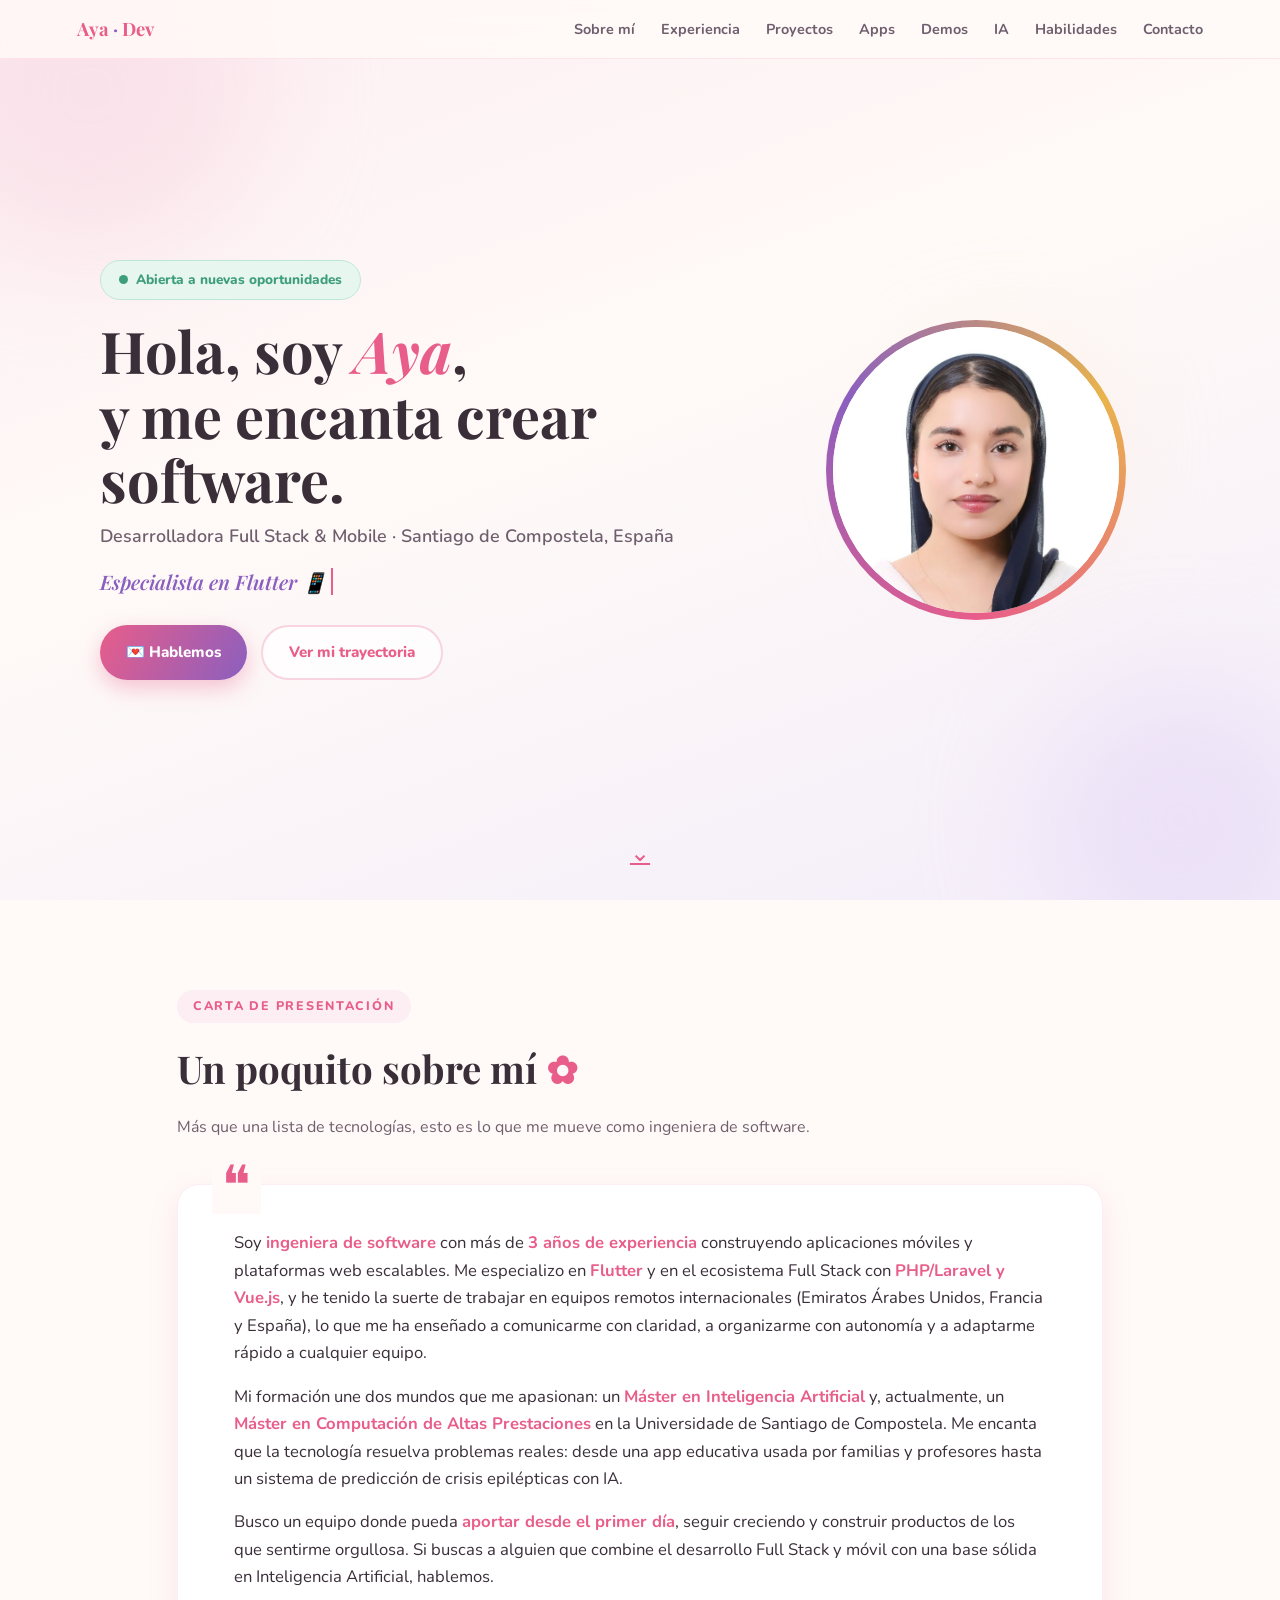
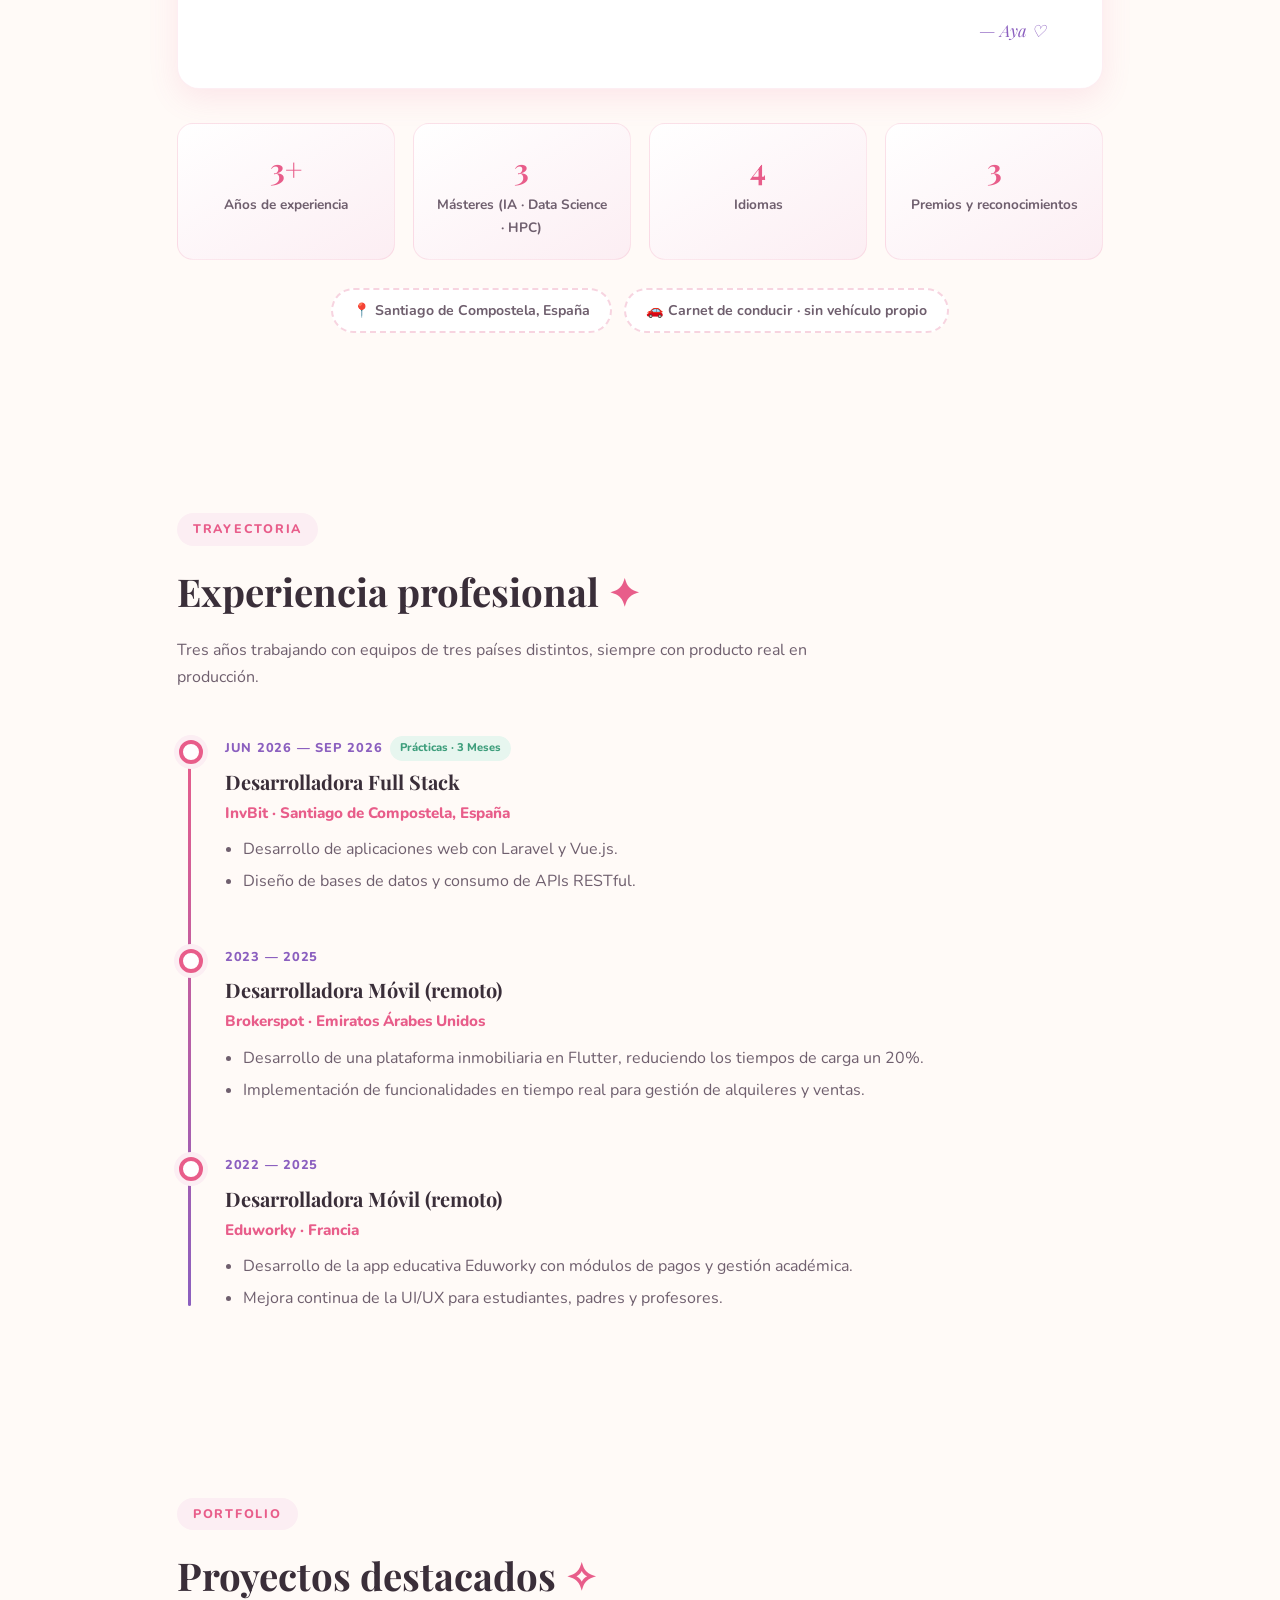
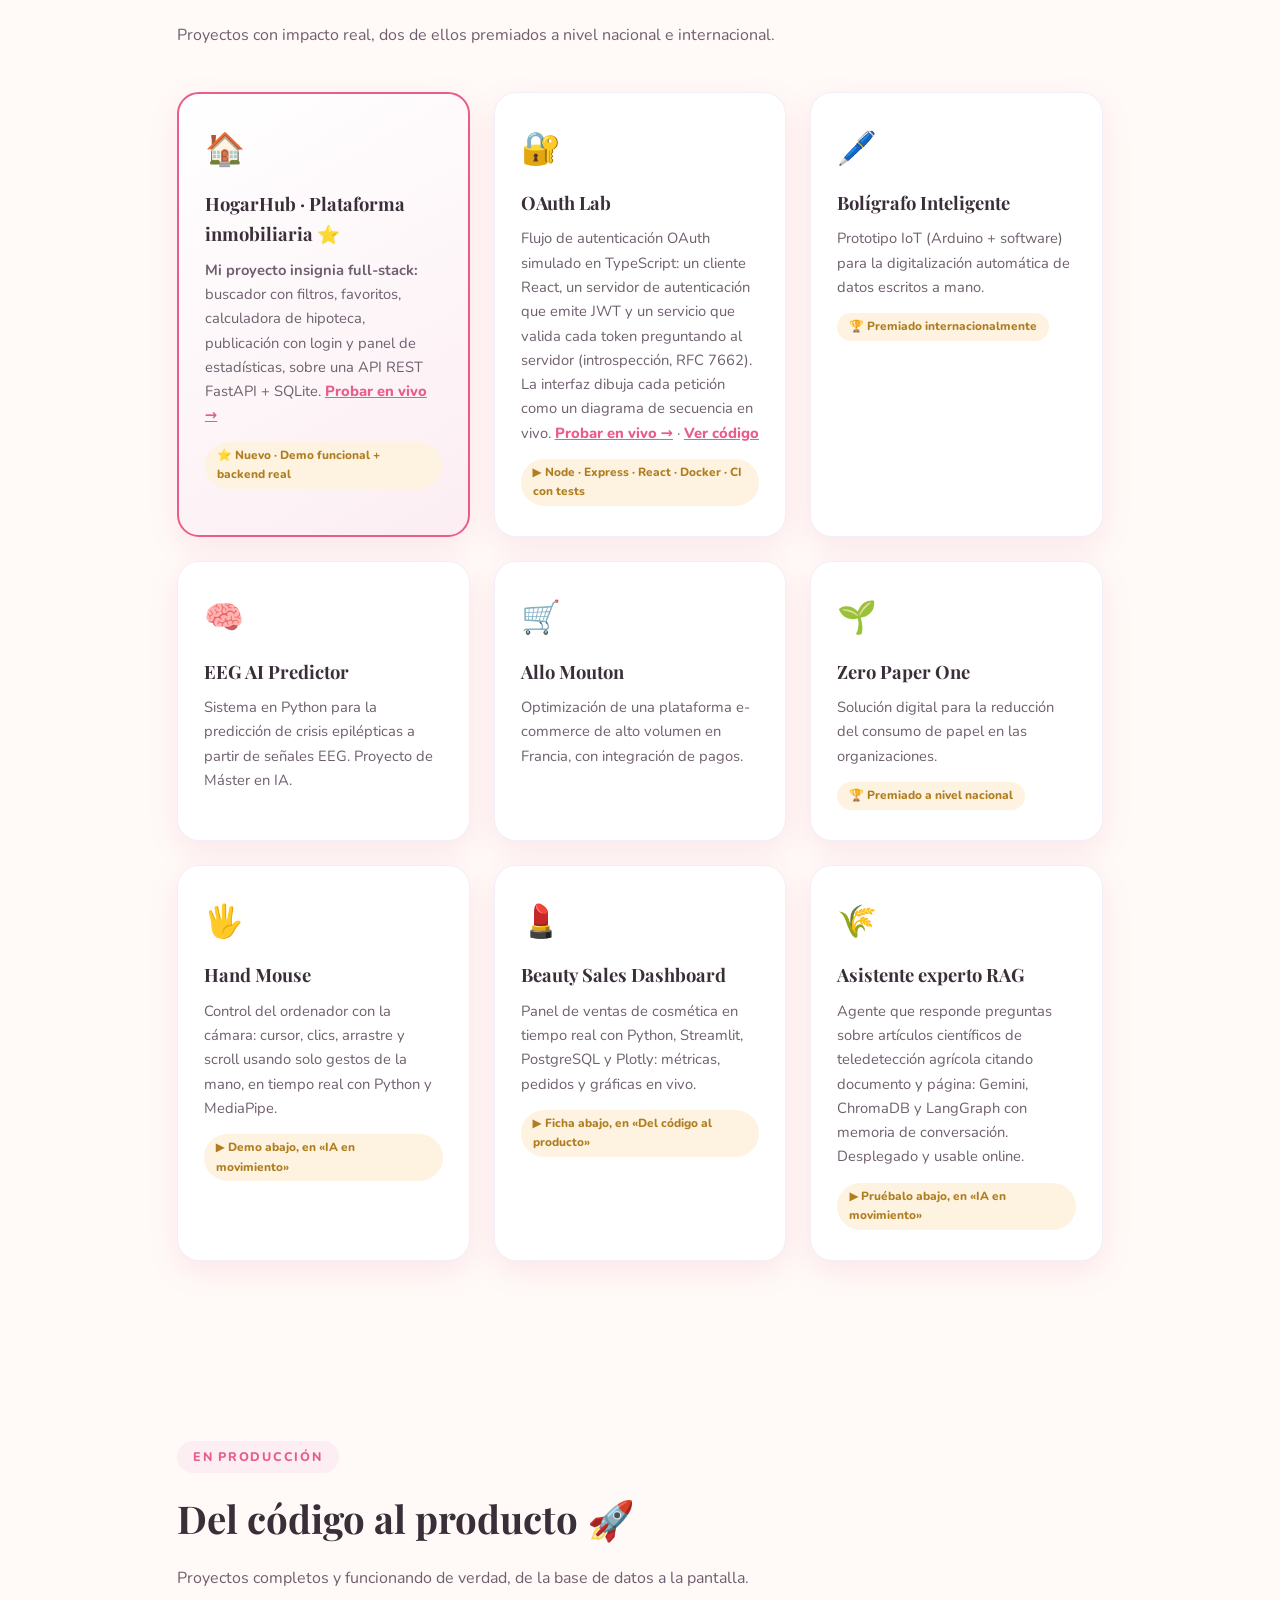
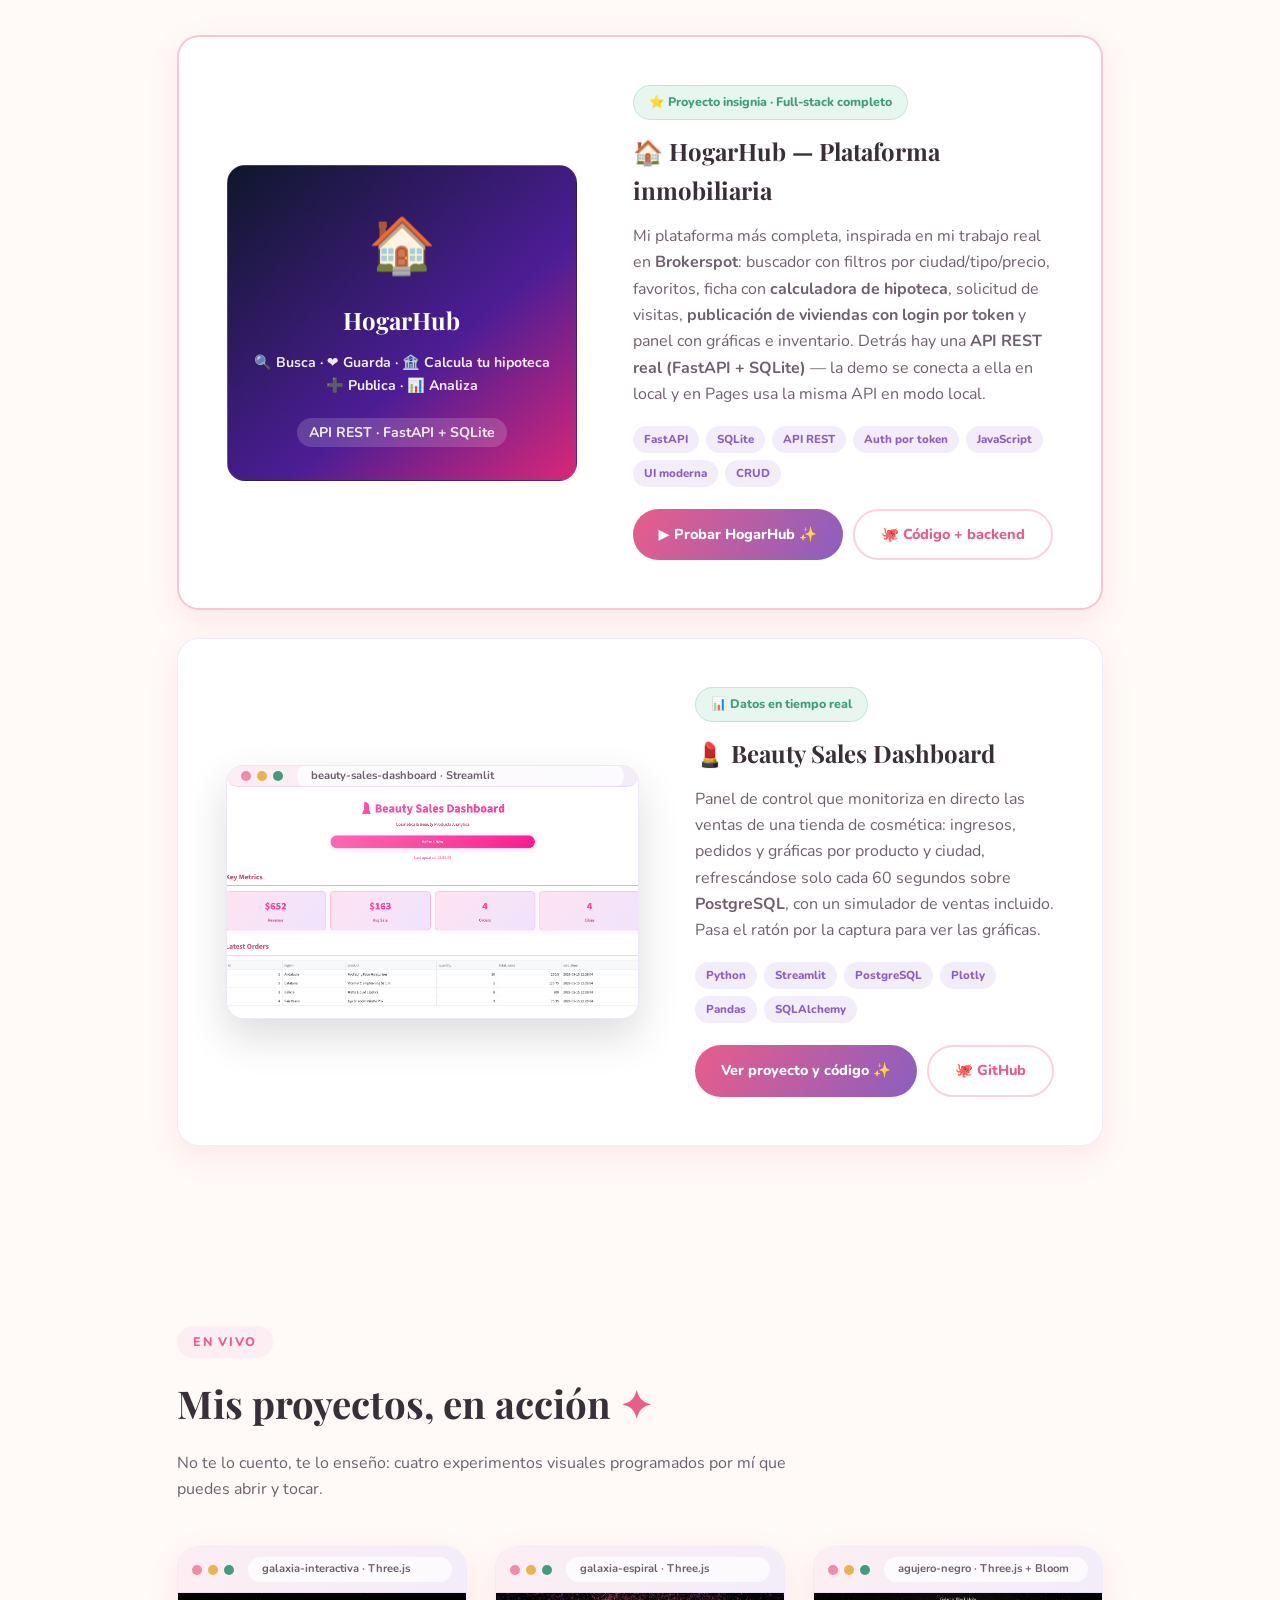
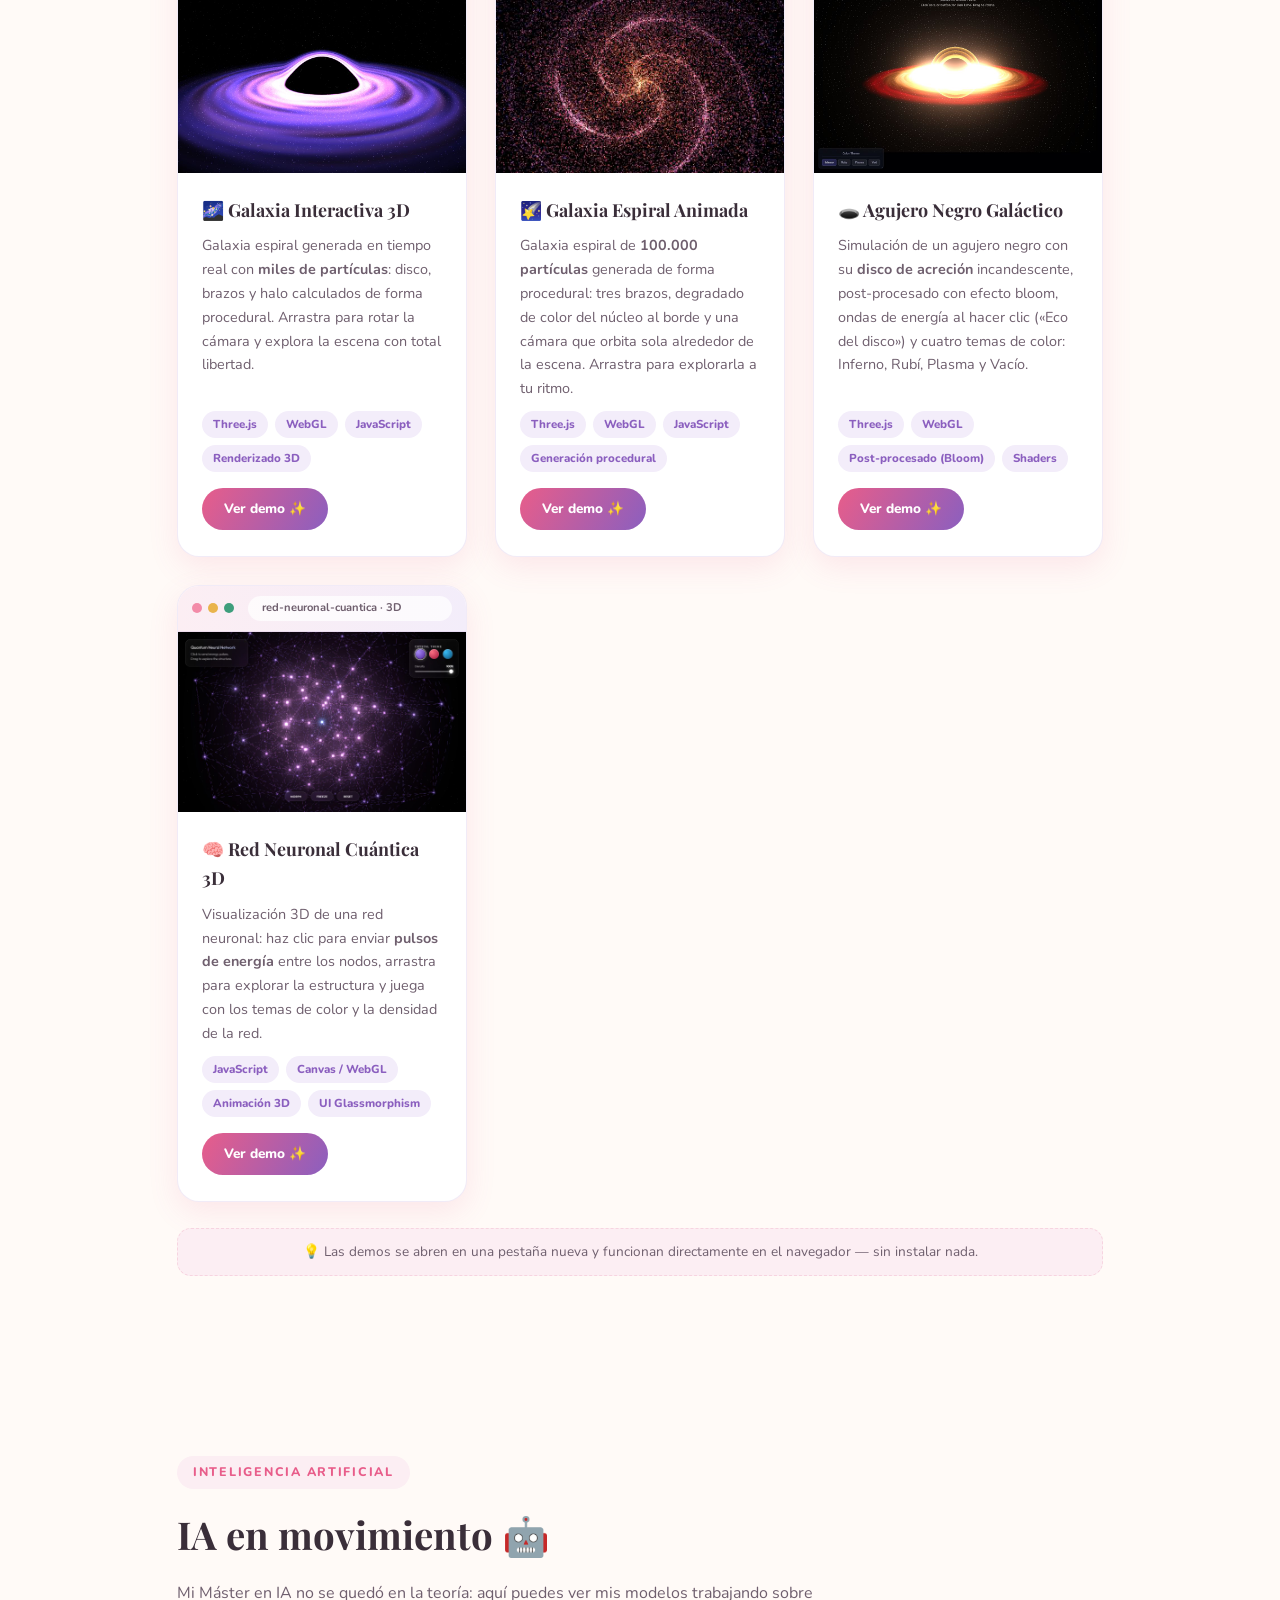
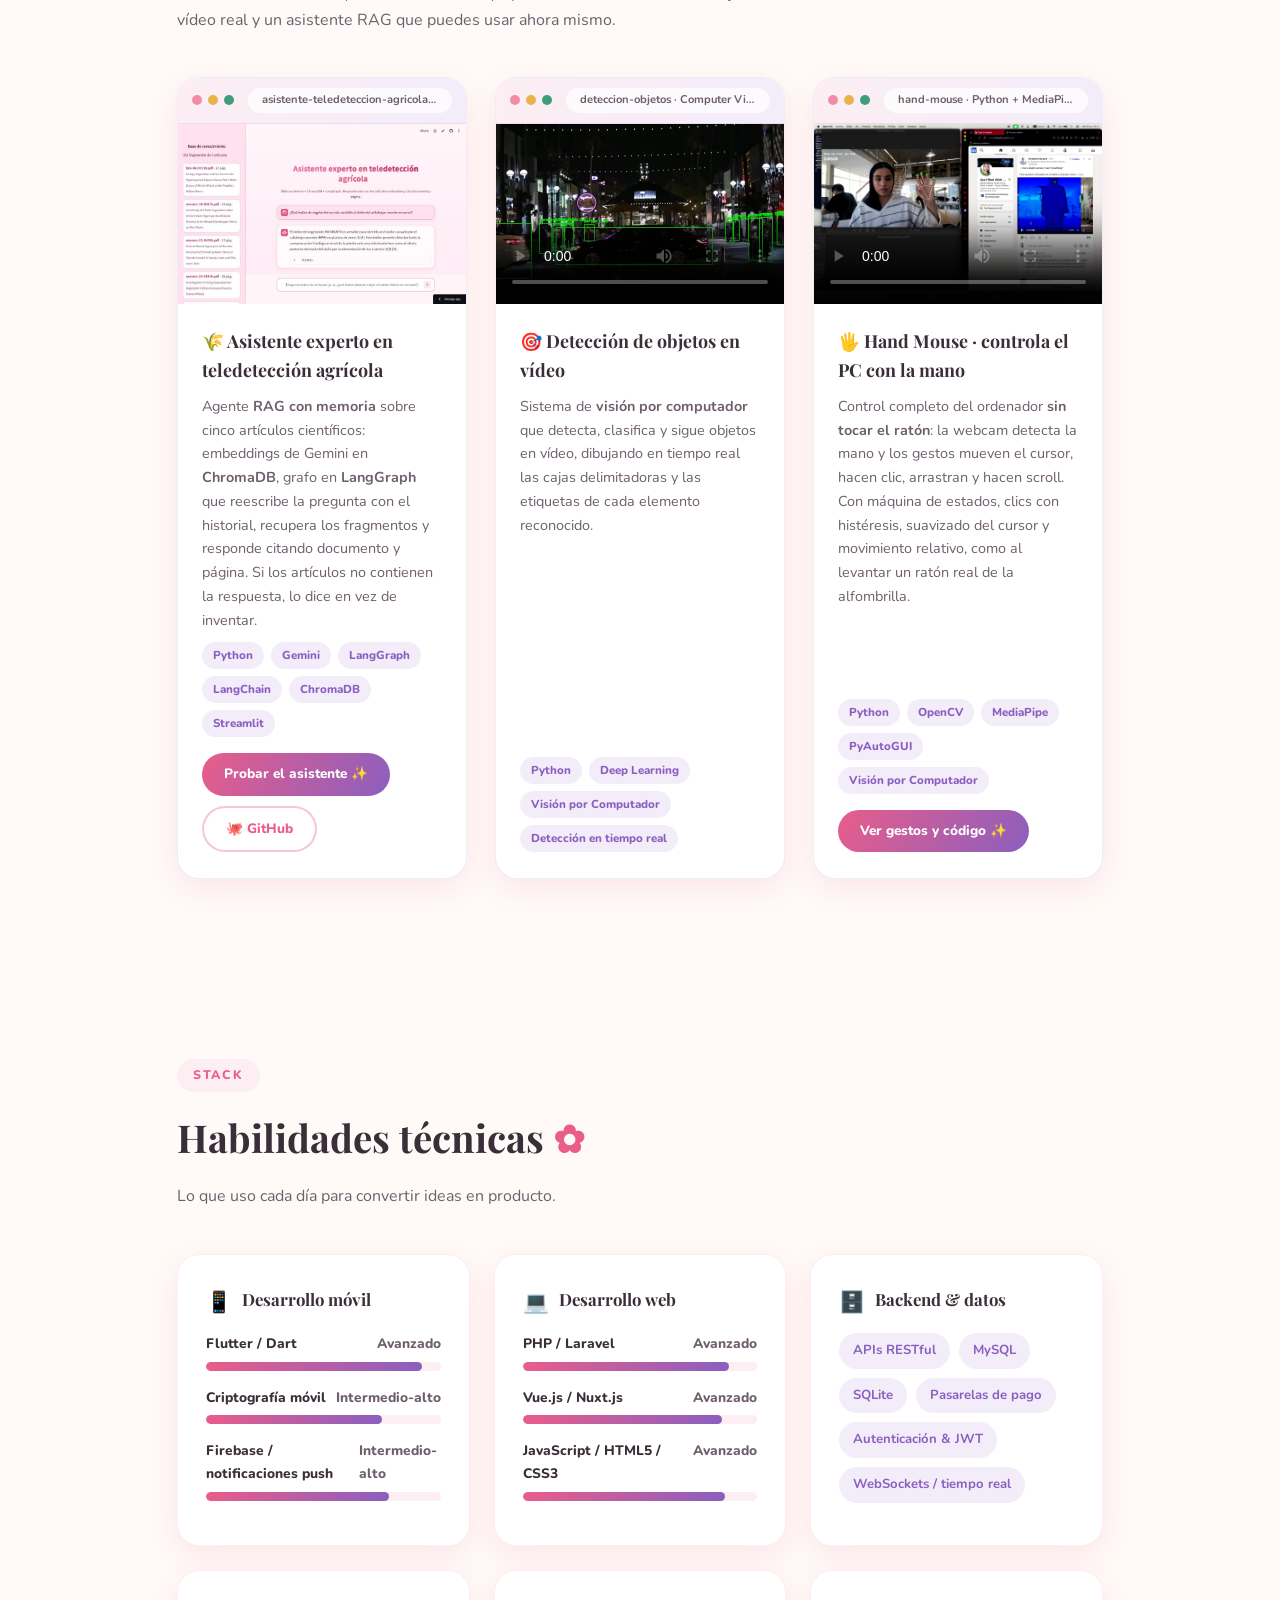
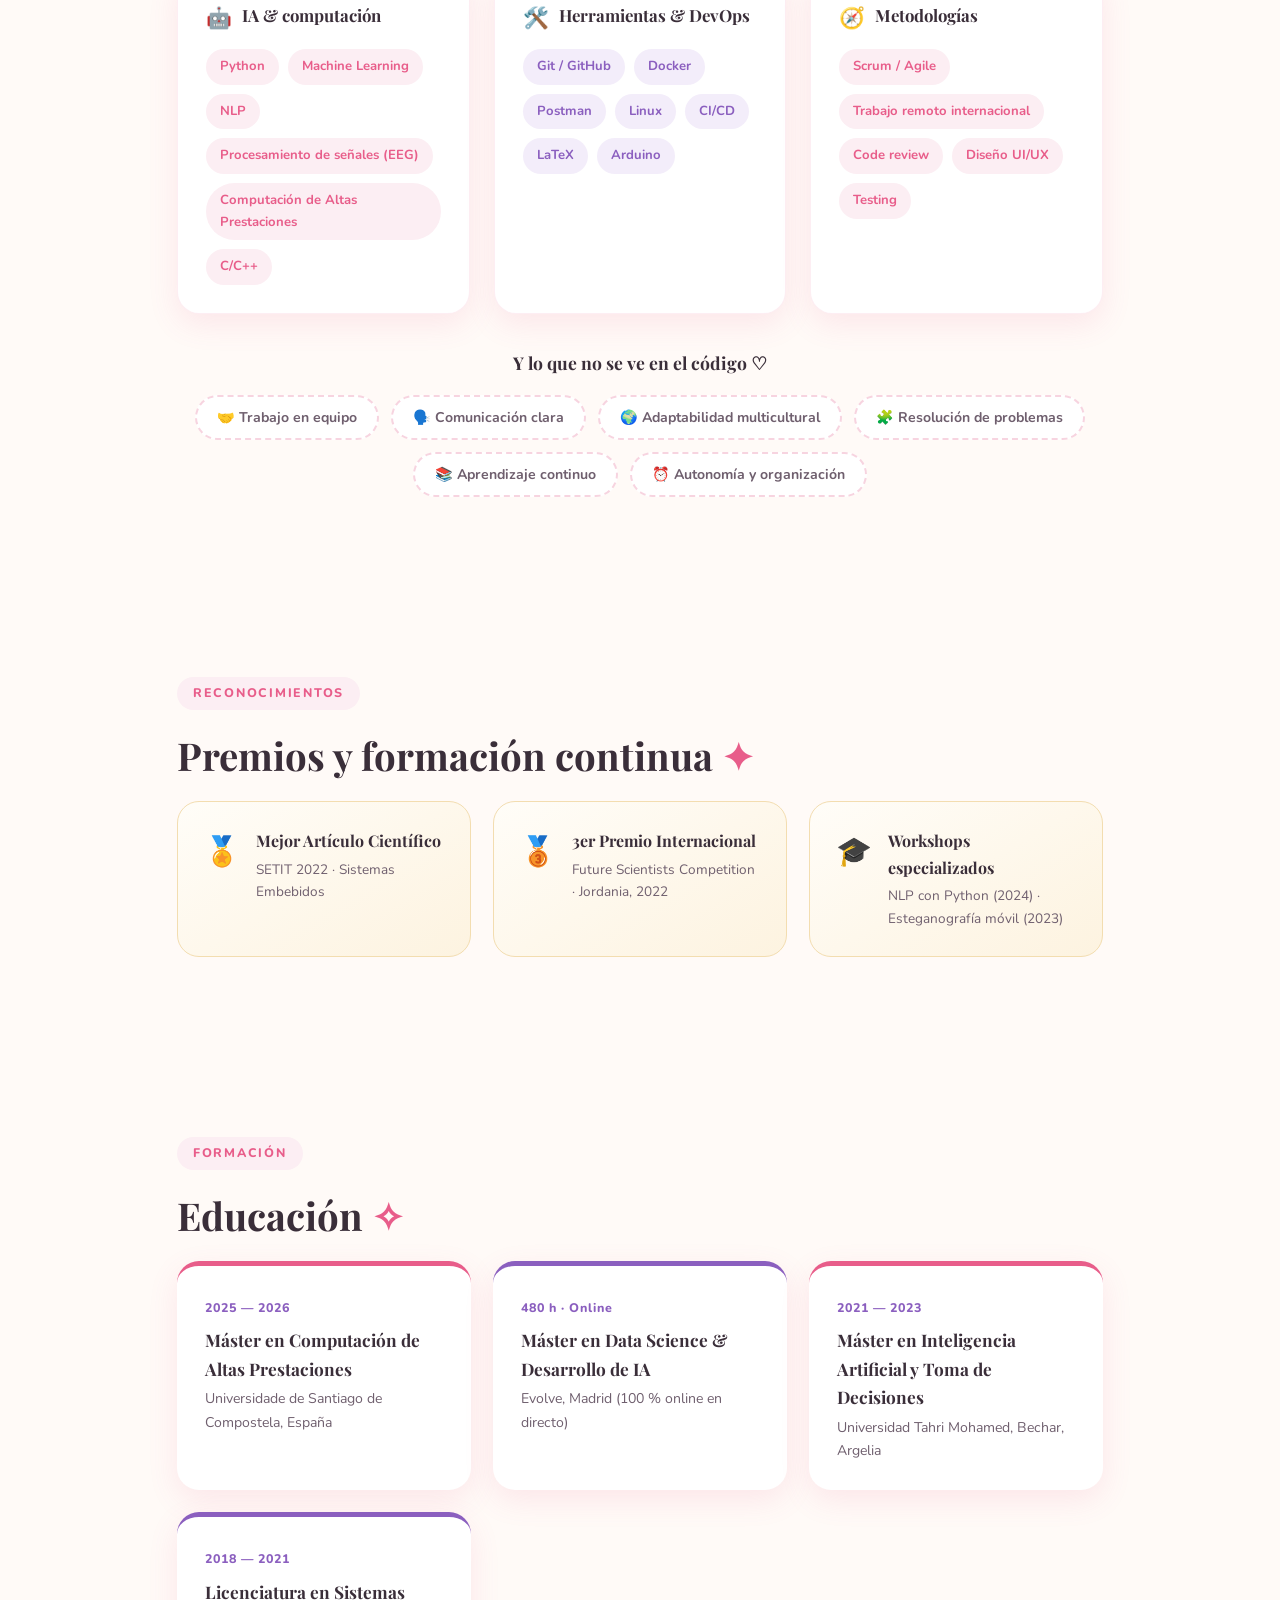
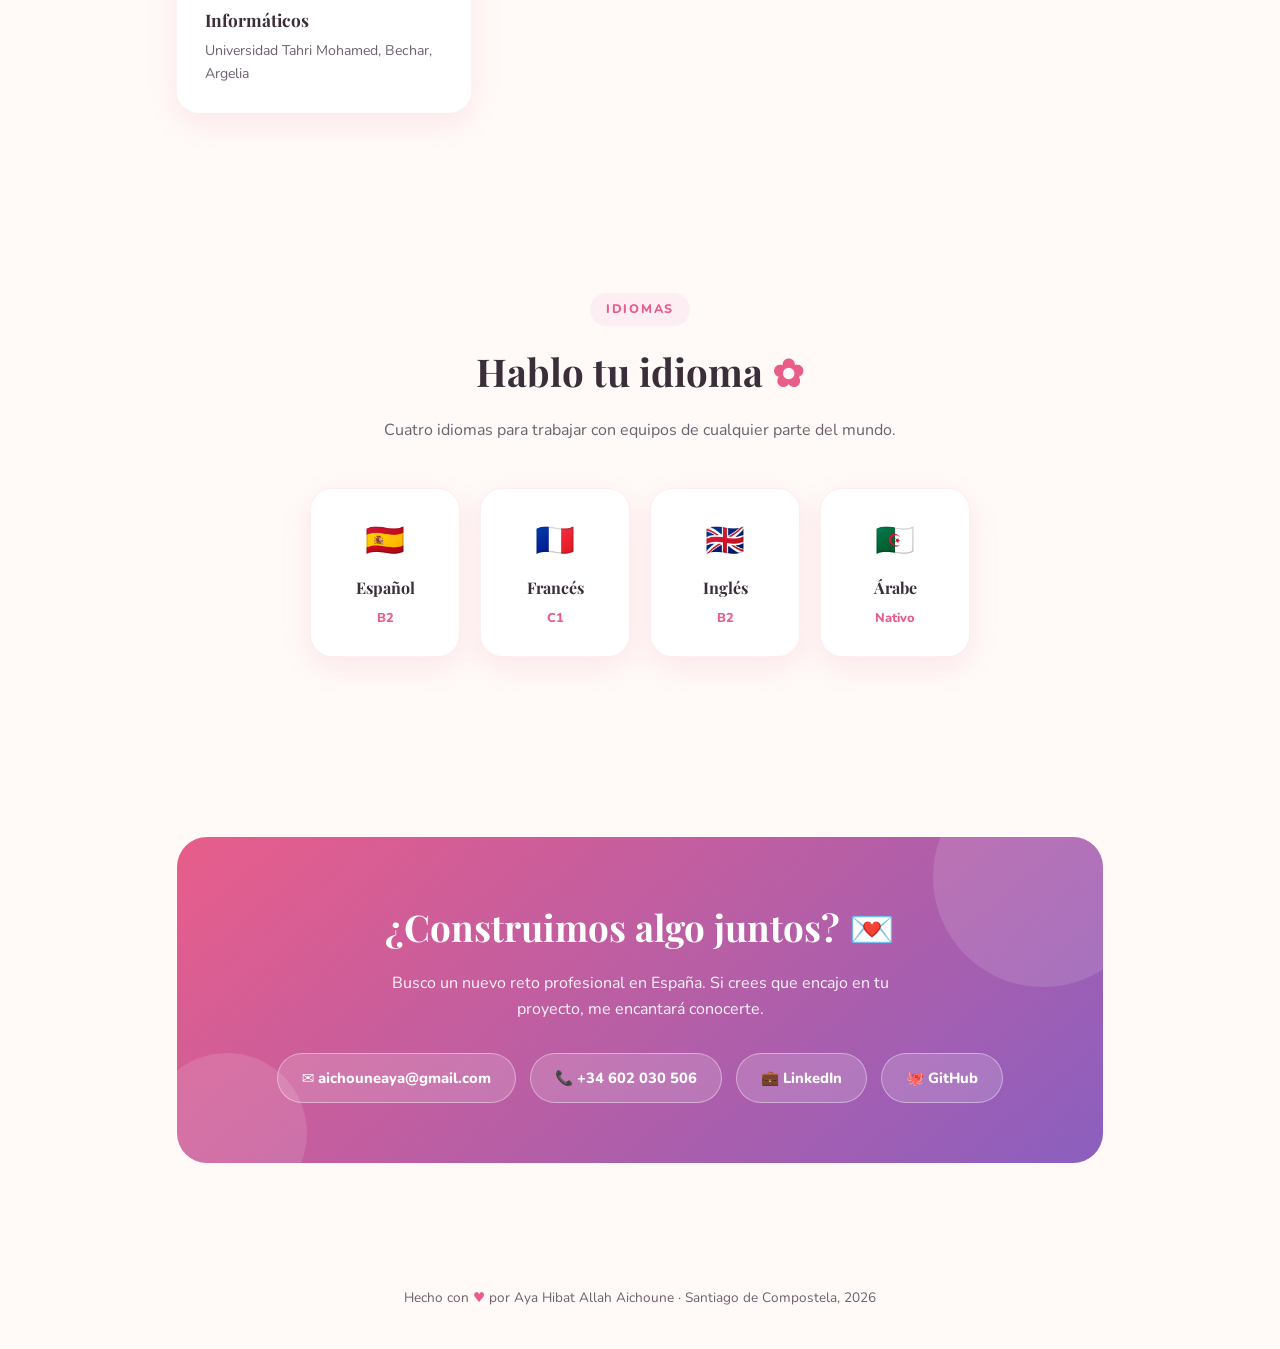
==== commit e7f7578d: "Add OAuth Lab project to the featured projects" ====
--- a/index.html
+++ b/index.html
@@ -607,6 +607,12 @@
       <span class="premio-tag">⭐ Nuevo · Demo funcional + backend real</span>
     </div>
     <div class="proyecto reveal">
+      <div class="icono">🔐</div>
+      <h3>OAuth Lab</h3>
+      <p>Flujo de autenticación OAuth simulado en TypeScript: un cliente React, un servidor de autenticación que emite JWT y un servicio que valida cada token preguntando al servidor (introspección, RFC 7662). La interfaz dibuja cada petición como un diagrama de secuencia en vivo. <a href="https://oauth-lab-demo.onrender.com" target="_blank" rel="noopener" style="color:var(--rosa);font-weight:800">Probar en vivo →</a> · <a href="https://github.com/Aya-Hibat-Allah-Aichoune/oauth-flow-demo" target="_blank" rel="noopener" style="color:var(--rosa);font-weight:800">Ver código</a></p>
+      <span class="premio-tag">▶ Node · Express · React · Docker · CI con tests</span>
+    </div>
+    <div class="proyecto reveal">
       <div class="icono">🖊️</div>
       <h3>Bolígrafo Inteligente</h3>
       <p>Prototipo IoT (Arduino + software) para la digitalización automática de datos escritos a mano.</p>
